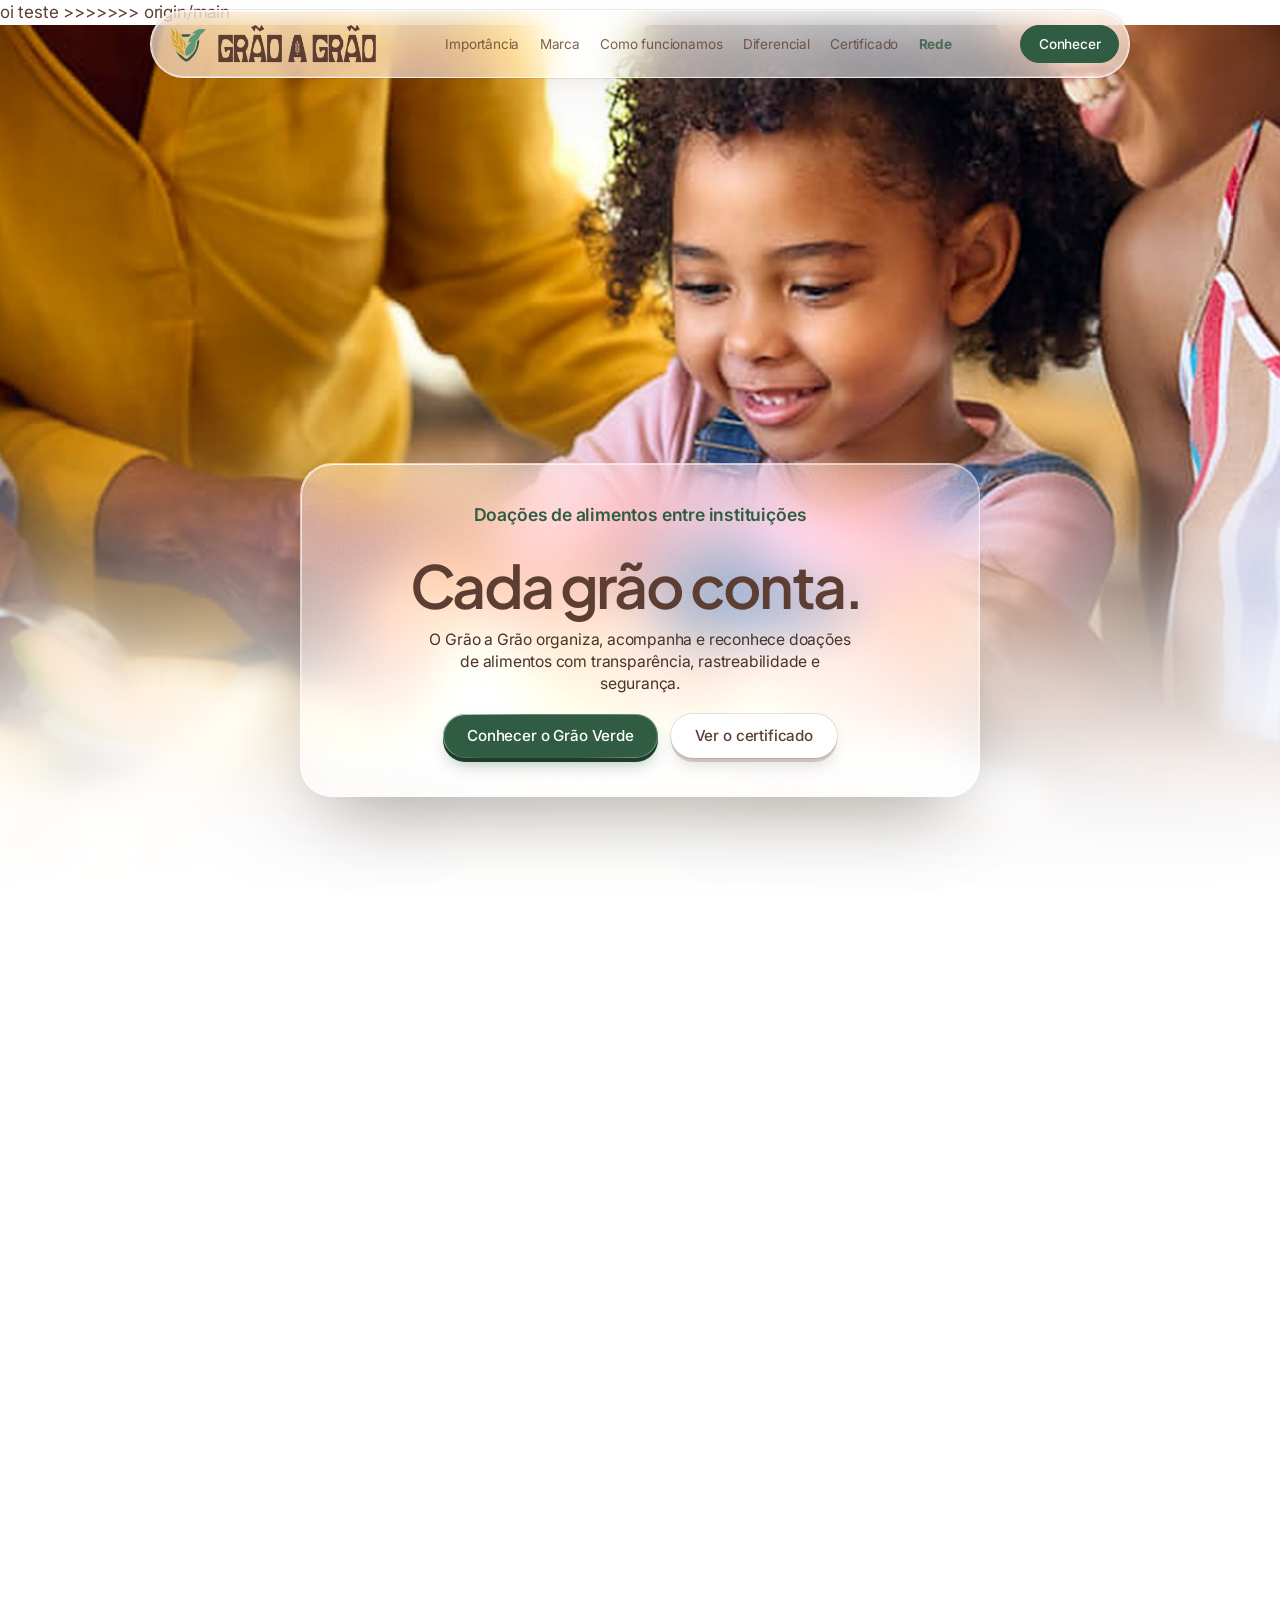
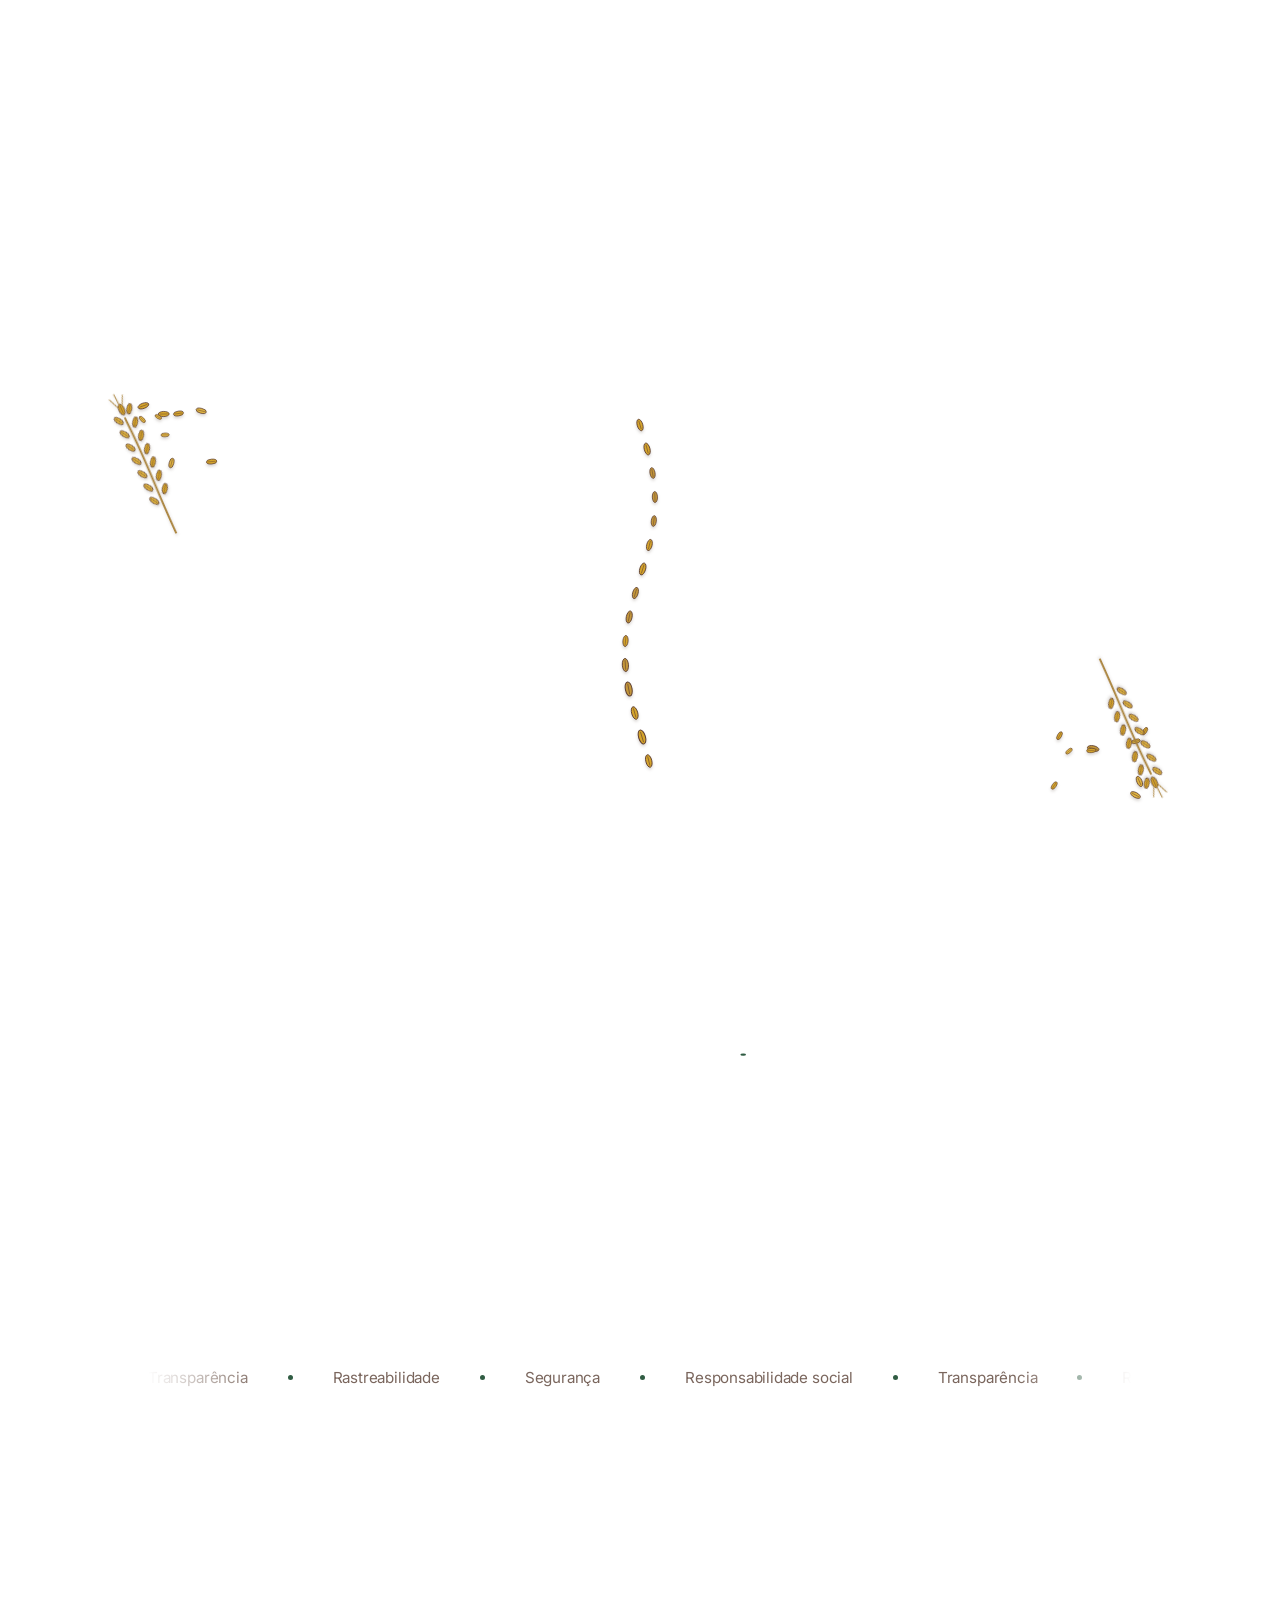
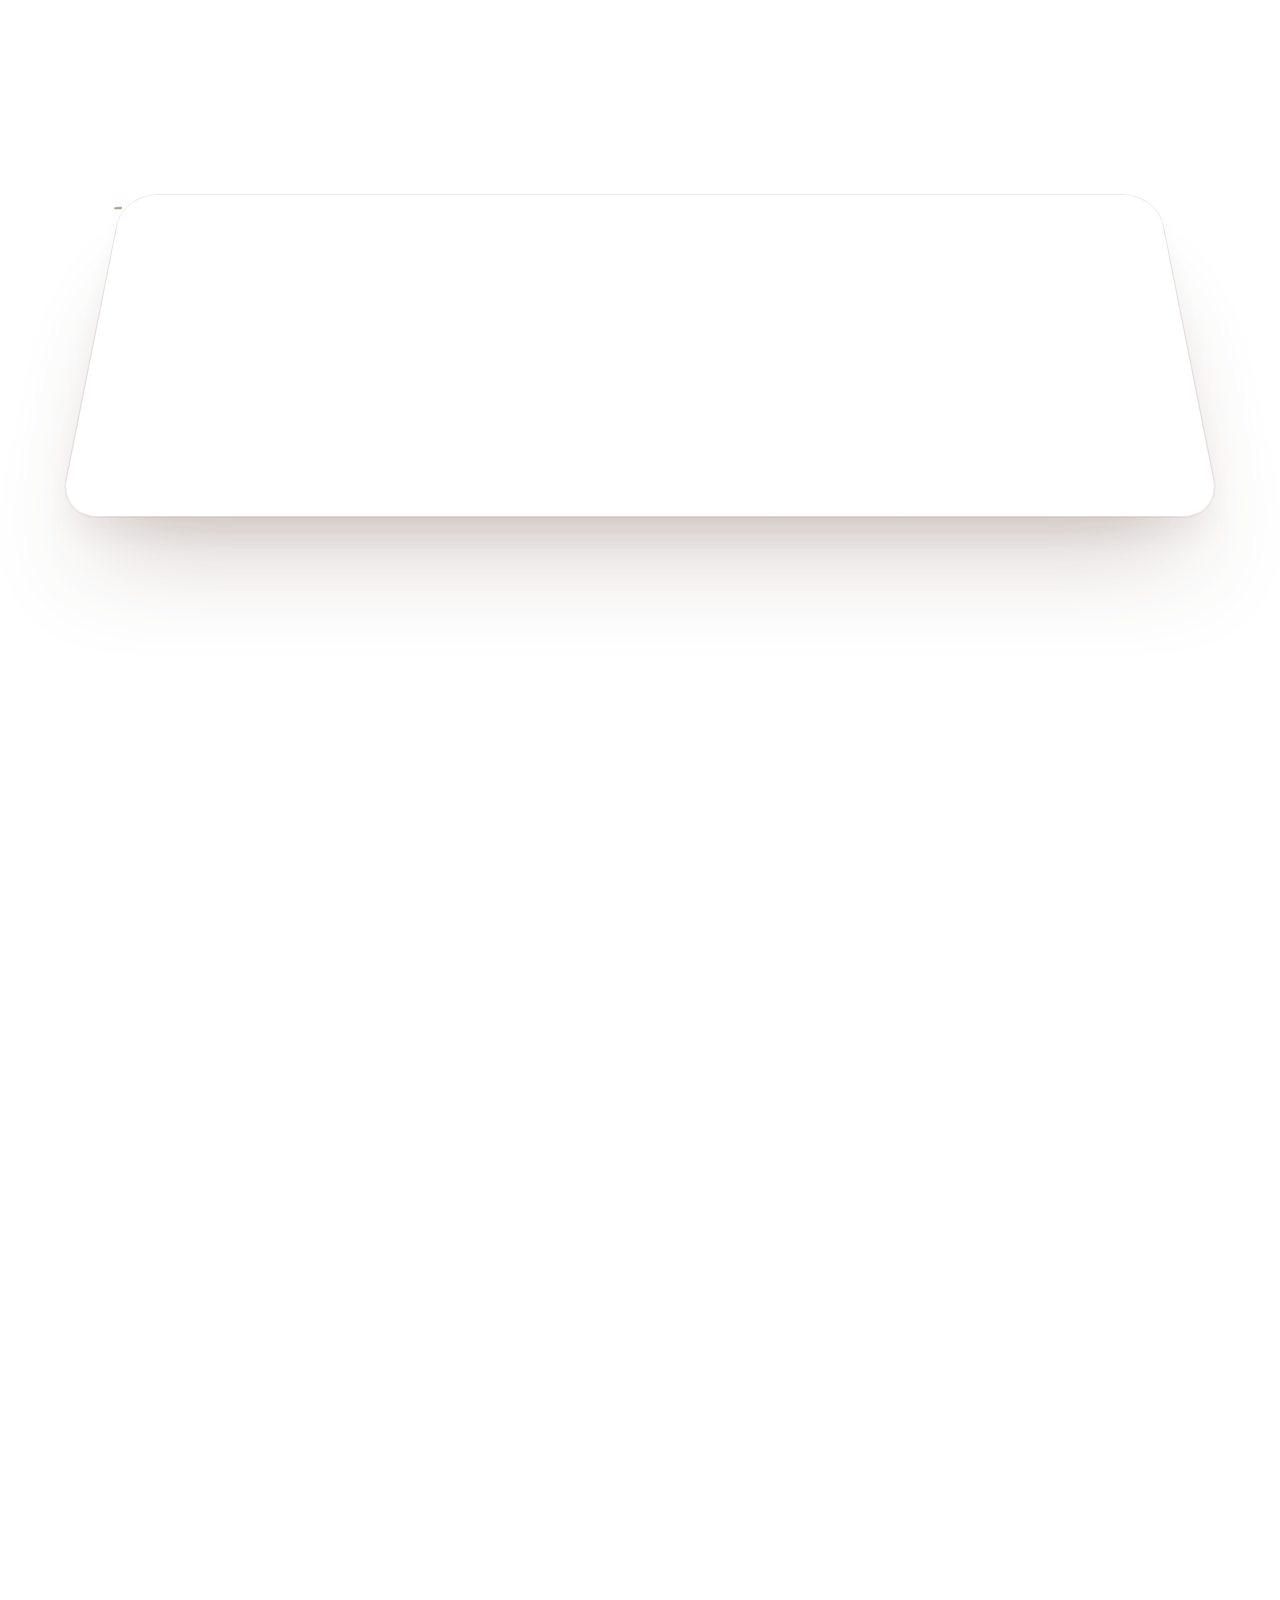
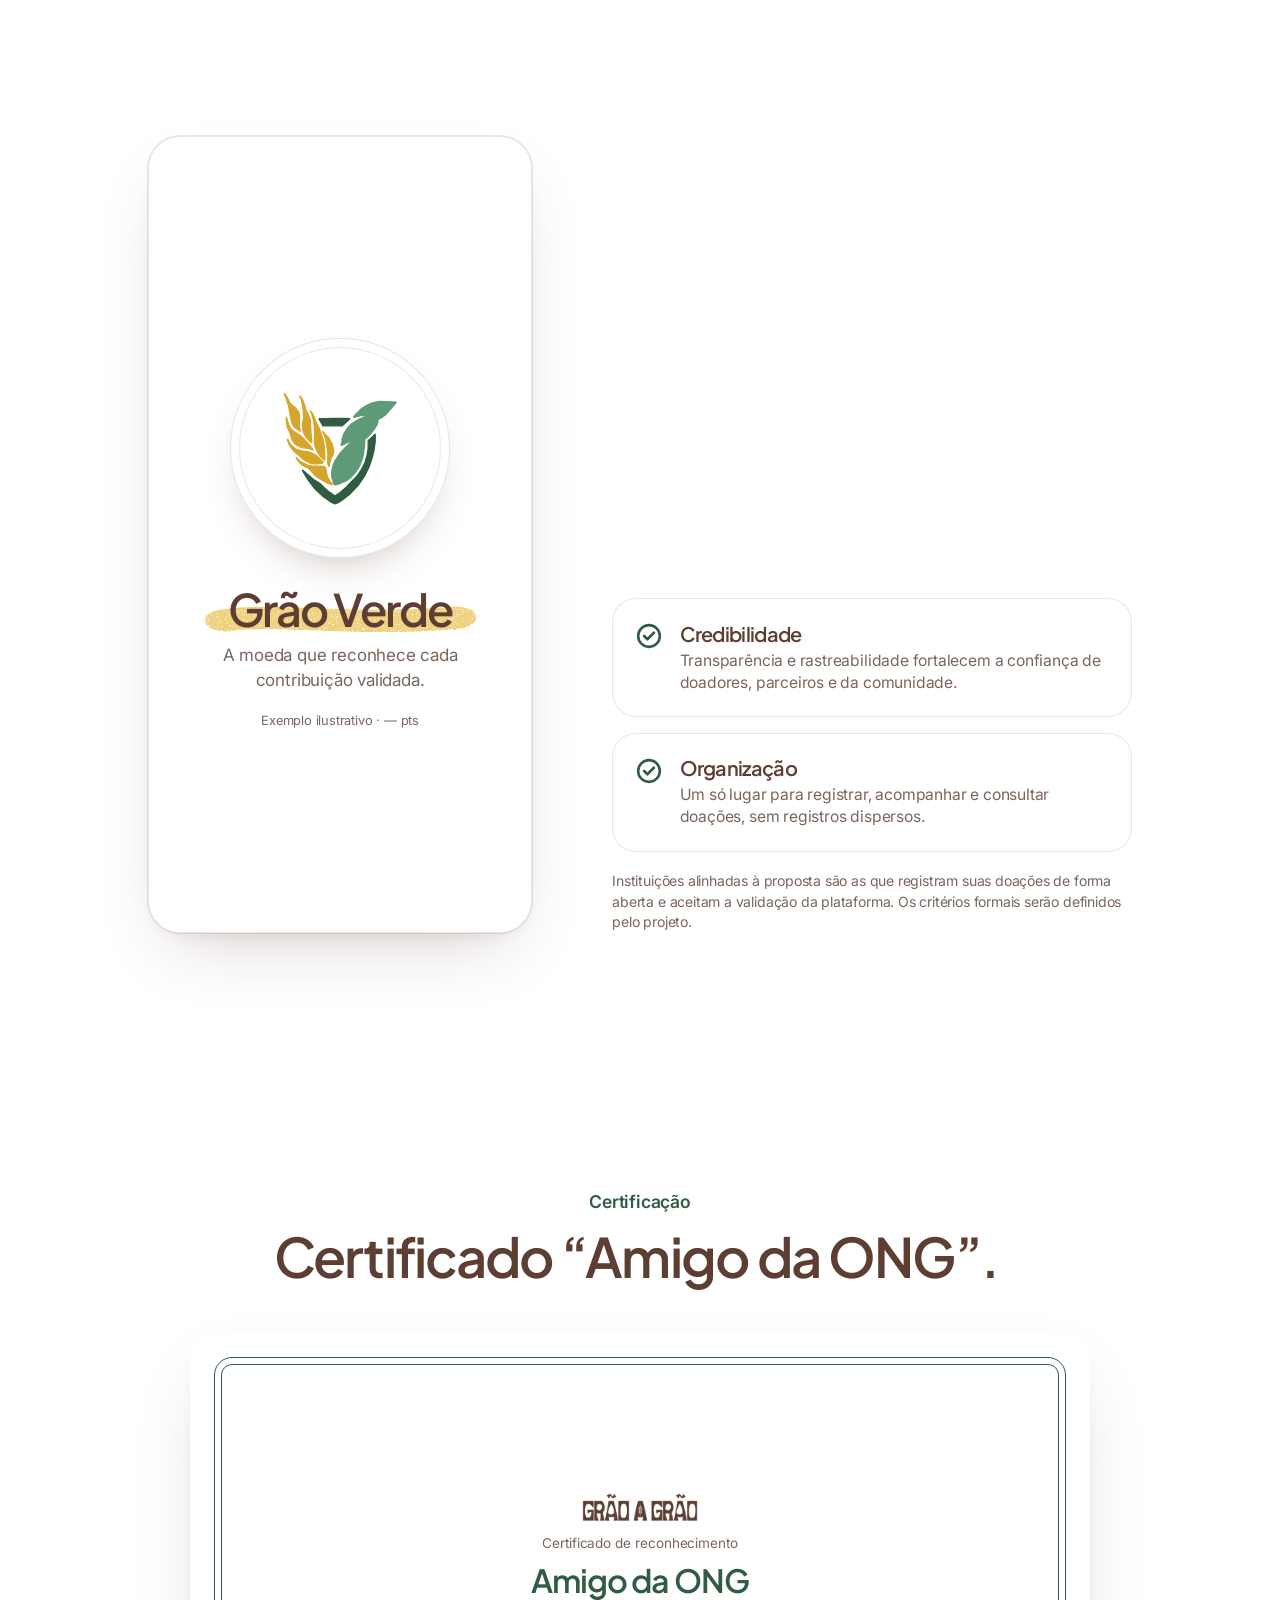
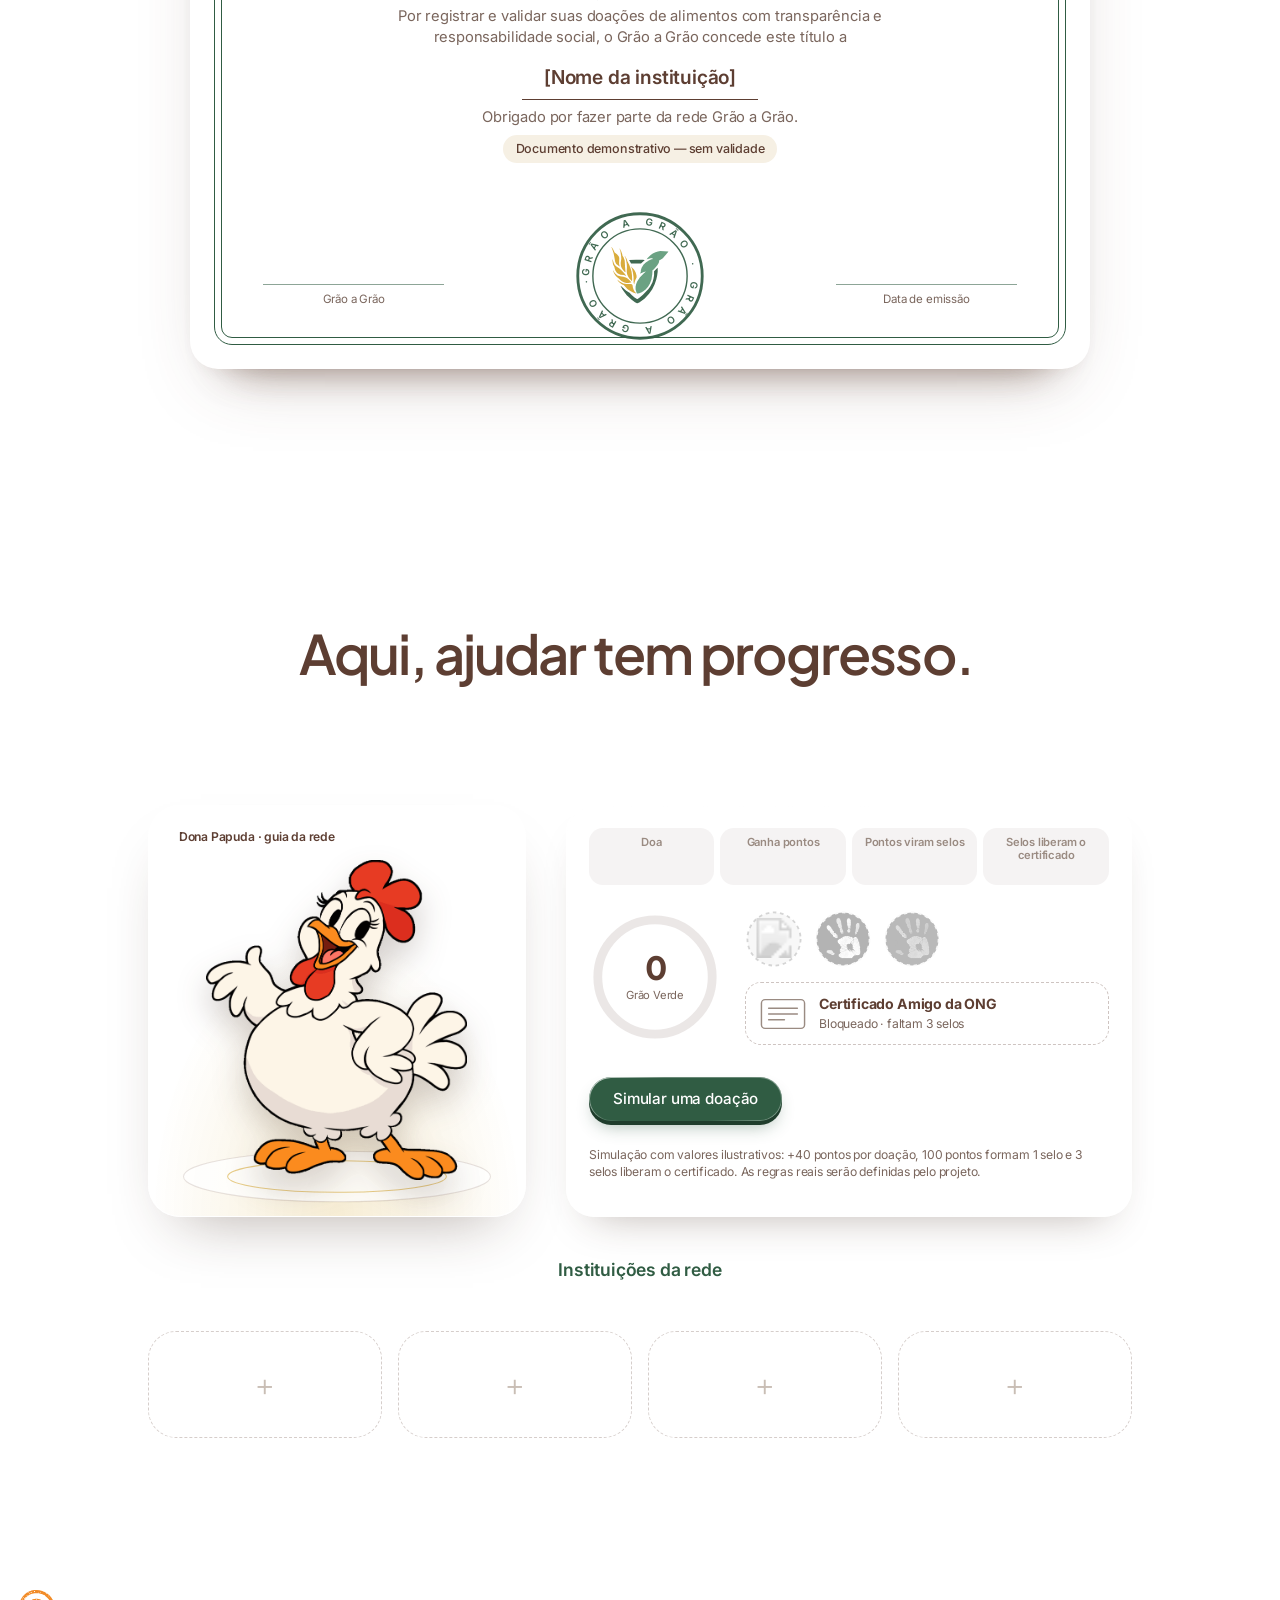
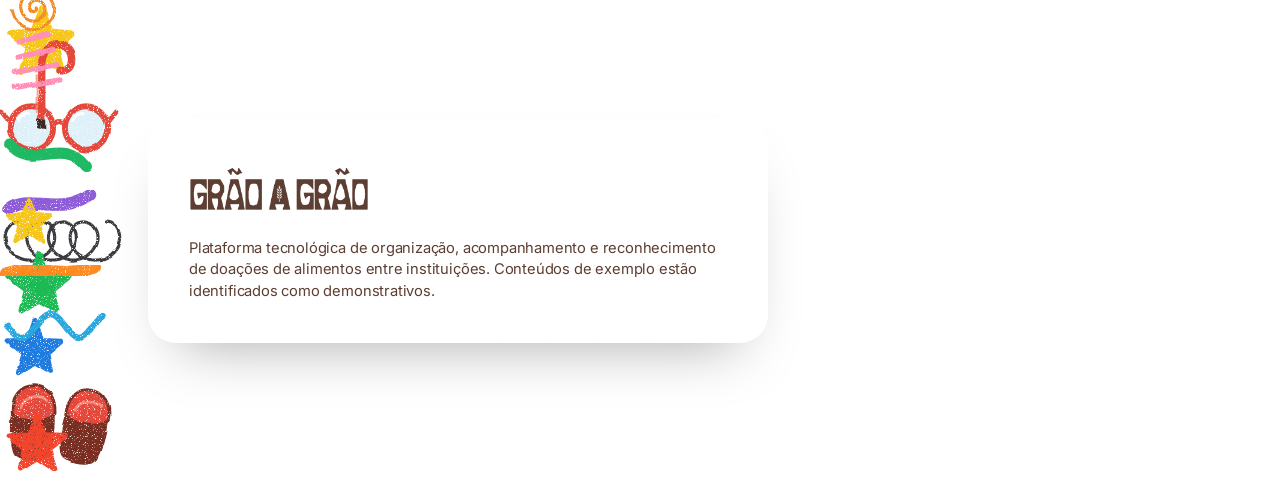
==== index.html @ 4dbe8f0b "Resolve conflito e atualiza projeto" ====
oi teste

>>>>>>> origin/main
<!DOCTYPE html>
<html lang="pt-BR">
<head>
<meta charset="utf-8">
<meta name="viewport" content="width=device-width, initial-scale=1, viewport-fit=cover">
<title>Grão a Grão — Doações de alimentos com transparência e rastreabilidade</title>
<link rel="icon" type="image/png" href="assets/png/favicon.png">
<link rel="apple-touch-icon" href="assets/png/apple-touch-icon.png">
<meta name="description" content="Plataforma tecnológica de organização, acompanhamento e reconhecimento de doações de alimentos entre instituições.">
<meta name="theme-color" content="#ffffff">
<link rel="preconnect" href="https://fonts.googleapis.com">
<link rel="preconnect" href="https://fonts.gstatic.com" crossorigin>
<link rel="stylesheet" href="https://fonts.googleapis.com/css2?family=Inter:wght@400;500;600&family=Plus+Jakarta+Sans:wght@600;700;800&display=swap">
<link rel="stylesheet" href="css/styles.css">
</head>
<body class="lock"><div class="bmp" aria-hidden="true"></div><div class="bmp b2" aria-hidden="true"></div>
<svg width="0" height="0" style="position:absolute" aria-hidden="true" focusable="false">
 <defs>
  <filter id="cry" x="-30%" y="-30%" width="160%" height="160%" color-interpolation-filters="sRGB"><feTurbulence type="fractalNoise" baseFrequency=".035" numOctaves="2" seed="4" result="w"/><feDisplacementMap in="SourceGraphic" in2="w" scale="4.5" xChannelSelector="R" yChannelSelector="G" result="d"/><feTurbulence type="fractalNoise" baseFrequency=".8" numOctaves="2" seed="9" result="g"/><feColorMatrix in="g" type="matrix" values="0 0 0 0 0 0 0 0 0 0 0 0 0 0 0 5.5 0 0 0 -1.15" result="m"/><feComposite in="d" in2="m" operator="in"/></filter><filter id="cryS" x="-20%" y="-100%" width="140%" height="300%" color-interpolation-filters="sRGB"><feTurbulence type="fractalNoise" baseFrequency=".06" numOctaves="2" seed="4" result="w"/><feDisplacementMap in="SourceGraphic" in2="w" scale="2.2" xChannelSelector="R" yChannelSelector="G" result="d"/><feTurbulence type="fractalNoise" baseFrequency=".8" numOctaves="2" seed="9" result="g"/><feColorMatrix in="g" type="matrix" values="0 0 0 0 0 0 0 0 0 0 0 0 0 0 0 5.5 0 0 0 -1.15" result="m"/><feComposite in="d" in2="m" operator="in"/></filter>
  <filter id="container-glass" x="0" y="0" width="100%" height="100%" color-interpolation-filters="sRGB"><feTurbulence type="fractalNoise" baseFrequency=".05 .05" numOctaves="1" seed="1" result="t"/><feGaussianBlur in="t" stdDeviation="2" result="b"/><feDisplacementMap in="SourceGraphic" in2="b" scale="70" xChannelSelector="R" yChannelSelector="B" result="d"/><feGaussianBlur in="d" stdDeviation="4"/></filter><filter id="bump" x="0" y="0" width="170" height="170" filterUnits="userSpaceOnUse" color-interpolation-filters="sRGB"><feImage href="data:image/svg+xml,%3Csvg%20xmlns%3D'http%3A%2F%2Fwww.w3.org%2F2000%2Fsvg'%20width%3D'170'%20height%3D'170'%3E%3Cdefs%3E%3ClinearGradient%20id%3D'x'%3E%3Cstop%20offset%3D'0'%20stop-color%3D'%23f00'%2F%3E%3Cstop%20offset%3D'1'%20stop-color%3D'%23000'%2F%3E%3C%2FlinearGradient%3E%3ClinearGradient%20id%3D'y'%20x1%3D'0'%20y1%3D'0'%20x2%3D'0'%20y2%3D'1'%3E%3Cstop%20offset%3D'0'%20stop-color%3D'%230f0'%2F%3E%3Cstop%20offset%3D'1'%20stop-color%3D'%23000'%2F%3E%3C%2FlinearGradient%3E%3CradialGradient%20id%3D'm'%3E%3Cstop%20offset%3D'0'%20stop-color%3D'%23808000'%20stop-opacity%3D'0'%2F%3E%3Cstop%20offset%3D'.4'%20stop-color%3D'%23808000'%20stop-opacity%3D'.15'%2F%3E%3Cstop%20offset%3D'.7'%20stop-color%3D'%23808000'%20stop-opacity%3D'.65'%2F%3E%3Cstop%20offset%3D'1'%20stop-color%3D'%23808000'%20stop-opacity%3D'1'%2F%3E%3C%2FradialGradient%3E%3C%2Fdefs%3E%3Crect%20width%3D'170'%20height%3D'170'%20fill%3D'%23000'%2F%3E%3Crect%20width%3D'170'%20height%3D'170'%20fill%3D'url(%23x)'%2F%3E%3Crect%20width%3D'170'%20height%3D'170'%20fill%3D'url(%23y)'%20style%3D'mix-blend-mode%3Ascreen'%2F%3E%3Crect%20width%3D'170'%20height%3D'170'%20fill%3D'url(%23m)'%2F%3E%3C%2Fsvg%3E" x="0" y="0" width="170" height="170" preserveAspectRatio="none" result="m"/><feDisplacementMap in="SourceGraphic" in2="m" scale="16" xChannelSelector="R" yChannelSelector="G"/></filter><mask id="gm" maskUnits="userSpaceOnUse" x="0" y="0" width="2172" height="724">
   <rect width="2172" height="724" fill="#fff"/>
   <g transform="translate(1091 411) scale(1)"><path d="M0 100V-40" stroke="#000" stroke-width="8" stroke-linecap="round" fill="none"/><path d="M0-25C15-12 15 12 0 25C-15 12-15-12 0-25Z" transform="translate(-17 52) rotate(-30)" fill="#000" stroke="#fff" stroke-width="7" stroke-linejoin="round"/><path d="M0-25C15-12 15 12 0 25C-15 12-15-12 0-25Z" transform="translate(17 52) rotate(30)" fill="#000" stroke="#fff" stroke-width="7" stroke-linejoin="round"/><path d="M0-25C15-12 15 12 0 25C-15 12-15-12 0-25Z" transform="translate(-17 22) rotate(-30)" fill="#000" stroke="#fff" stroke-width="7" stroke-linejoin="round"/><path d="M0-25C15-12 15 12 0 25C-15 12-15-12 0-25Z" transform="translate(17 22) rotate(30)" fill="#000" stroke="#fff" stroke-width="7" stroke-linejoin="round"/><path d="M0-25C15-12 15 12 0 25C-15 12-15-12 0-25Z" transform="translate(-17 -8) rotate(-30)" fill="#000" stroke="#fff" stroke-width="7" stroke-linejoin="round"/><path d="M0-25C15-12 15 12 0 25C-15 12-15-12 0-25Z" transform="translate(17 -8) rotate(30)" fill="#000" stroke="#fff" stroke-width="7" stroke-linejoin="round"/><path d="M0-25C15-12 15 12 0 25C-15 12-15-12 0-25Z" transform="translate(-17 -38) rotate(-30)" fill="#000" stroke="#fff" stroke-width="7" stroke-linejoin="round"/><path d="M0-25C15-12 15 12 0 25C-15 12-15-12 0-25Z" transform="translate(17 -38) rotate(30)" fill="#000" stroke="#fff" stroke-width="7" stroke-linejoin="round"/><path d="M0-25C15-12 15 12 0 25C-15 12-15-12 0-25Z" transform="translate(0 -68) scale(.95 1.1)" fill="#000" stroke="#fff" stroke-width="7" stroke-linejoin="round"/></g>
  </mask>
  <symbol id="logo" viewBox="0 0 2172 724"><image width="2172" height="724" mask="url(#gm)" href="assets/png/logo-grao-a-grao.png"/></symbol>
  <symbol id="emblem" viewBox="450 510 600 580"><path fill="#305C43" fill-rule="evenodd" d="M687 686L661 686L642 651L643 650L712 648L775 648L796 650L798 651L760 686L687 686ZM724 1080L720 1080L700 1070L664 1044L618 1001L592 967L576 943L558 911L560 910L613 956L646 976L670 1000L696 1022L720 1038L726 1038L747 1024L779 996L808 965L832 942L852 914L874 871L884 837L890 802L890 761L925 728L926 729L926 767L920 809L912 844L896 891L872 940L840 987L797 1032L767 1056L743 1072L724 1080Z"/><path fill="#5E9A78" fill-rule="evenodd" d="M726 984L721 984L716 975L706 943L706 917L712 888L722 864L748 824L784 786L806 768L802 764L798 766L791 770L781 772L768 780L764 780L756 786L754 784L754 776L758 768L758 755L766 728L786 696L808 674L837 656L864 644L873 642L876 638L873 634L856 634L838 638L819 644L816 642L828 627L856 600L877 586L904 572L928 566L952 562L1031 566L1032 567L1030 571L977 632L954 648L944 652L940 656L940 665L936 679L922 703L908 721L886 744L874 753L872 791L864 844L848 887L830 917L806 944L783 962L767 970L743 980L726 984Z"/><path fill="#D6A52B" fill-rule="evenodd" d="M546 714L524 698L514 689L506 676L502 663L498 638L488 586L476 548L466 524L468 522L484 547L498 576L521 592L538 613L542 624L544 634L542 687L548 712L546 714ZM605 772L594 764L576 743L566 725L560 710L558 680L564 639L562 608L556 568L552 550L544 537L546 536L554 545L562 561L572 589L576 607L586 624L598 655L602 727L606 769L605 772ZM670 862L642 831L632 814L622 791L618 769L620 719L618 688L612 652L604 622L598 612L600 610L614 632L626 664L644 701L658 740L666 768L670 800L672 847L670 862ZM611 810L602 804L588 800L557 796L540 790L526 782L518 775L504 753L494 718L482 695L476 658L476 644L477 642L490 682L500 701L512 712L546 734L568 754L596 784L612 807L611 810ZM691 892L686 875L686 821L680 776L670 736L660 716L662 714L670 726L688 742L698 758L708 776L716 806L716 824L704 848L696 874L694 890L691 892ZM632 878L614 878L596 874L574 864L560 854L539 834L520 820L504 801L492 783L482 756L484 754L486 756L494 773L504 785L526 804L552 812L584 816L609 824L623 832L641 846L664 871L659 874L632 878ZM711 984L681 974L659 962L638 948L624 938L588 900L573 894L552 880L538 866L526 848L527 846L543 862L556 870L584 884L616 890L655 890L670 892L676 901L680 925L688 949L696 964L712 982L711 984Z"/></symbol><symbol id="grain" viewBox="-24 -32 48 64"><path d="M0-30C18-17 22 10 0 30-22 10-18-17 0-30Z" fill="currentColor"/><path d="M0-22C4-8 4 8 0 24" fill="none" stroke="var(--crease,#fff)" stroke-width="3" stroke-linecap="round"/></symbol>
 </defs>
</svg>
<a class="skip" href="#main">Pular para o conteúdo</a>
<div class="bar" aria-hidden="true"></div>
<div class="pre" aria-hidden="true"><svg class="logo"><use href="#logo"/></svg><i></i></div>

<header>
 <nav class="lg" aria-label="Principal">
  <a class="brand" href="#topo" aria-label="Grão a Grão — início"><svg class="mk" aria-hidden="true"><use href="#emblem"/></svg><svg class="logo wm" aria-hidden="true"><use href="#logo"/></svg></a>
  <ul><li><a class="ul" href="#importancia">Importância</a></li><li><a class="ul" href="#marca">Marca</a></li><li><a class="ul" href="#ciclo">Como funcionamos</a></li><li><a class="ul" href="#diferencial">Diferencial</a></li><li><a class="ul" href="#certificado">Certificado</a></li><li><a class="ul" href="#parceiros">Rede</a></li></ul>
  <a class="btn p" href="#diferencial">Conhecer</a>
 </nav>
</header>

<main id="main">
<section class="hero" id="topo" aria-labelledby="h1"><div class="hbg" aria-hidden="true"><img src="assets/png/hero-1.jpg" alt="" width="1400" height="787"><img src="assets/png/hero-2.jpg" alt="" width="1400" height="787"><img src="assets/png/hero-3.jpg" alt="" width="1600" height="1067"></div><div class="hfade" aria-hidden="true"></div><div class="wrap"><div class="gp"><p class="kick rv" style="--d:.9s">Doações de alimentos entre instituições</p><h1 id="h1" data-split data-base=".6s">Cada grão conta.</h1><p class="lead rv" style="--d:1.3s">O Grão a Grão organiza, acompanha e reconhece doações de alimentos com transparência, rastreabilidade e segurança.</p><div class="cta rv" style="--d:1.5s"><a class="btn p rel lg" href="#diferencial">Conhecer o Grão Verde</a><a class="btn rel lg" href="#certificado">Ver o certificado</a></div></div></div></section>

<section id="importancia" class="imp" aria-labelledby="h-imp"><div class="wrap"><h2 id="h-imp" data-split>Importância</h2><div class="igrid" id="ig"><div class="meal" aria-hidden="true"><svg class="mdef" width="0" height="0" aria-hidden="true" focusable="false"><defs><symbol id="hp" viewBox="0 0 40 44"><g fill="currentColor" stroke="currentColor" stroke-linecap="round" stroke-linejoin="round"><path d="M10 30C9 22 14 19 20 19s11 3 10 11c-1 8-6 12-10 12s-9-4-10-12Z" stroke-width="1.5"/><path d="M14 24 11.5 10M19 21 18 5M24.5 22 26 7.5M29 26l4-11M10.5 31 3 23.5" fill="none" stroke-width="4.6"/></g><g fill="#fff" opacity=".35"><circle cx="17" cy="30" r="2"/><circle cx="24" cy="34" r="1.5"/><circle cx="12" cy="11" r="1.1"/><circle cx="26" cy="9" r="1.1"/></g></symbol>
<symbol id="m-plate" viewBox="0 0 100 100"><circle cx="50" cy="50" r="44" fill="#F6F0E4" stroke="#305C43" stroke-width="4"/><circle cx="50" cy="50" r="29" fill="#fff" stroke="#5E9A78" stroke-width="3"/><path d="M33 50a17 17 0 0 1 12-16" fill="none" stroke="#D6A52B" stroke-width="3" stroke-linecap="round"/></symbol>
<symbol id="m-spoon" viewBox="0 0 100 100"><ellipse cx="50" cy="24" rx="15" ry="20" fill="#F6F0E4" stroke="#5D3E32" stroke-width="4"/><path d="M50 44V92" stroke="#5D3E32" stroke-width="7" stroke-linecap="round"/><path d="M44 18q6-6 12 0" fill="none" stroke="#D6A52B" stroke-width="3" stroke-linecap="round"/></symbol>
<symbol id="m-roll" viewBox="0 0 100 100"><path d="M10 62C8 36 28 22 52 22c26 0 42 16 38 40-2 12-18 18-40 18S12 74 10 62Z" fill="#D6A52B" stroke="#5D3E32" stroke-width="4" stroke-linejoin="round"/><path d="M34 32q8 12 2 28M52 30q8 13 2 30M70 34q8 12 2 26" fill="none" stroke="#F6F0E4" stroke-width="4" stroke-linecap="round"/></symbol>
<symbol id="m-loaf" viewBox="0 0 100 100"><path d="M12 80V52C12 32 28 22 50 22s38 10 38 30v28Z" fill="#D6A52B" stroke="#5D3E32" stroke-width="4" stroke-linejoin="round"/><path d="M34 26v54M66 26v54" stroke="#5D3E32" stroke-width="3" stroke-linecap="round"/><path d="M22 40q6-8 14-8M64 32q8 0 14 8" fill="none" stroke="#F6F0E4" stroke-width="3.5" stroke-linecap="round"/></symbol>
<symbol id="m-bowl" viewBox="0 0 100 100"><path d="M28 46c2-12 10-18 22-18s20 6 22 18" fill="#D6A52B" stroke="#5D3E32" stroke-width="3.5" stroke-linejoin="round"/><g fill="#F6F0E4" stroke="#5D3E32" stroke-width="1.6"><ellipse cx="38" cy="40" rx="4.5" ry="2.6" transform="rotate(-25 38 40)"/><ellipse cx="50" cy="36" rx="4.5" ry="2.6" transform="rotate(10 50 36)"/><ellipse cx="62" cy="41" rx="4.5" ry="2.6" transform="rotate(30 62 41)"/></g><path d="M10 48h80c0 22-18 38-40 38S10 70 10 48Z" fill="#5E9A78" stroke="#305C43" stroke-width="4" stroke-linejoin="round"/><path d="M36 90h28" stroke="#305C43" stroke-width="4" stroke-linecap="round"/><path d="M24 58q4 14 18 20" fill="none" stroke="#F6F0E4" stroke-width="3" stroke-linecap="round" opacity=".7"/></symbol>
</defs></svg><svg class="ml " style="--x:3%;--y:2%;--s:78px;--r:-8deg;--i:0" aria-hidden="true"><use href="#m-plate"/></svg><svg class="ml " style="--x:21%;--y:0%;--s:64px;--r:28deg;--i:1" aria-hidden="true"><use href="#m-spoon"/></svg><svg class="ml " style="--x:42%;--y:1%;--s:66px;--r:-12deg;--i:2" aria-hidden="true"><use href="#m-roll"/></svg><svg class="ml g" style="--x:61%;--y:0%;--s:38px;--r:24deg;--i:3" aria-hidden="true"><use href="#grain"/></svg><svg class="ml " style="--x:83%;--y:2%;--s:76px;--r:6deg;--i:4" aria-hidden="true"><use href="#m-bowl"/></svg><svg class="ml gap" style="--x:33.3%;--y:38%;--s:56px;--r:-14deg;--i:5" aria-hidden="true"><use href="#m-loaf"/></svg><svg class="ml gap" style="--x:66.6%;--y:62%;--s:52px;--r:-32deg;--i:6" aria-hidden="true"><use href="#m-spoon"/></svg><svg class="ml " style="--x:8%;--y:103%;--s:72px;--r:-6deg;--i:7" aria-hidden="true"><use href="#m-bowl"/></svg><svg class="ml " style="--x:30%;--y:106%;--s:60px;--r:14deg;--i:8" aria-hidden="true"><use href="#m-roll"/></svg><svg class="ml " style="--x:52%;--y:104%;--s:72px;--r:10deg;--i:9" aria-hidden="true"><use href="#m-plate"/></svg><svg class="ml " style="--x:74%;--y:106%;--s:60px;--r:-26deg;--i:10" aria-hidden="true"><use href="#m-spoon"/></svg><svg class="ml g" style="--x:92%;--y:104%;--s:40px;--r:-18deg;--i:11" aria-hidden="true"><use href="#grain"/></svg><svg class="ml g side" style="--x:18%;--y:70%;--s:30px;--r:-40deg;--i:12" aria-hidden="true"><use href="#grain"/></svg><svg class="ml g side" style="--x:86%;--y:28%;--s:30px;--r:30deg;--i:13" aria-hidden="true"><use href="#grain"/></svg></div><div class="bc lg rv" style="--d:0s"><i></i><p><strong>Quem doa precisa saber que o alimento chegou,</strong> garantindo confiança entre os doadores e a instituição.</p></div><div class="bc lg rv" style="--d:.12s"><i></i><p><strong>Quem recebe precisa poder comprovar,</strong> proporcionando mais segurança e responsabilidade no processo.</p></div><div class="bc lg rv" style="--d:.24s"><i></i><p><strong>Um registro comum guarda essa história,</strong> mesmo quando as equipes mudam, e reconhecer quem contribui faz a rede continuar.</p></div></div></div></section>

<section id="publico" aria-labelledby="h-pub"><div class="wrap"><h2 id="h-pub" data-split>Quem a rede alimenta?</h2><p class="lead rv" style="margin-top:1rem">Cada geração merece uma mesa cheia.</p>
<div class="pgrid"><svg class="pdef" width="0" height="0" aria-hidden="true" focusable="false"><defs><symbol id="spr" viewBox="0 0 60 200"><path d="M30 200C29 150 33 100 30 36" fill="none" stroke="#A9823A" stroke-width="2.4" stroke-linecap="round"/><g transform="translate(21.0 150.0) rotate(-32) scale(1.05)"><ellipse rx="3.1" ry="6.6" fill="#E0B440" stroke="#5D3E32" stroke-width=".9"/><path d="M0-4.5V4.5" stroke="#5D3E32" stroke-width=".8" stroke-linecap="round" opacity=".7"/></g><g transform="translate(40.0 141.0) rotate(32) scale(1.05)"><ellipse rx="3.1" ry="6.6" fill="#D6A52B" stroke="#5D3E32" stroke-width=".9"/><path d="M0-4.5V4.5" stroke="#5D3E32" stroke-width=".8" stroke-linecap="round" opacity=".7"/></g><g transform="translate(21.0 131.0) rotate(-32) scale(1.05)"><ellipse rx="3.1" ry="6.6" fill="#E0B440" stroke="#5D3E32" stroke-width=".9"/><path d="M0-4.5V4.5" stroke="#5D3E32" stroke-width=".8" stroke-linecap="round" opacity=".7"/></g><g transform="translate(40.0 122.0) rotate(32) scale(1.05)"><ellipse rx="3.1" ry="6.6" fill="#D6A52B" stroke="#5D3E32" stroke-width=".9"/><path d="M0-4.5V4.5" stroke="#5D3E32" stroke-width=".8" stroke-linecap="round" opacity=".7"/></g><g transform="translate(21.0 112.0) rotate(-32) scale(1.05)"><ellipse rx="3.1" ry="6.6" fill="#E0B440" stroke="#5D3E32" stroke-width=".9"/><path d="M0-4.5V4.5" stroke="#5D3E32" stroke-width=".8" stroke-linecap="round" opacity=".7"/></g><g transform="translate(40.0 103.0) rotate(32) scale(1.05)"><ellipse rx="3.1" ry="6.6" fill="#D6A52B" stroke="#5D3E32" stroke-width=".9"/><path d="M0-4.5V4.5" stroke="#5D3E32" stroke-width=".8" stroke-linecap="round" opacity=".7"/></g><g transform="translate(21.0 93.0) rotate(-32) scale(1.05)"><ellipse rx="3.1" ry="6.6" fill="#E0B440" stroke="#5D3E32" stroke-width=".9"/><path d="M0-4.5V4.5" stroke="#5D3E32" stroke-width=".8" stroke-linecap="round" opacity=".7"/></g><g transform="translate(40.0 84.0) rotate(32) scale(1.05)"><ellipse rx="3.1" ry="6.6" fill="#D6A52B" stroke="#5D3E32" stroke-width=".9"/><path d="M0-4.5V4.5" stroke="#5D3E32" stroke-width=".8" stroke-linecap="round" opacity=".7"/></g><g transform="translate(21.0 74.0) rotate(-32) scale(1.05)"><ellipse rx="3.1" ry="6.6" fill="#E0B440" stroke="#5D3E32" stroke-width=".9"/><path d="M0-4.5V4.5" stroke="#5D3E32" stroke-width=".8" stroke-linecap="round" opacity=".7"/></g><g transform="translate(40.0 65.0) rotate(32) scale(1.05)"><ellipse rx="3.1" ry="6.6" fill="#D6A52B" stroke="#5D3E32" stroke-width=".9"/><path d="M0-4.5V4.5" stroke="#5D3E32" stroke-width=".8" stroke-linecap="round" opacity=".7"/></g><g transform="translate(21.0 55.0) rotate(-32) scale(1.05)"><ellipse rx="3.1" ry="6.6" fill="#E0B440" stroke="#5D3E32" stroke-width=".9"/><path d="M0-4.5V4.5" stroke="#5D3E32" stroke-width=".8" stroke-linecap="round" opacity=".7"/></g><g transform="translate(40.0 46.0) rotate(32) scale(1.05)"><ellipse rx="3.1" ry="6.6" fill="#D6A52B" stroke="#5D3E32" stroke-width=".9"/><path d="M0-4.5V4.5" stroke="#5D3E32" stroke-width=".8" stroke-linecap="round" opacity=".7"/></g><g transform="translate(21.0 36.0) rotate(-32) scale(1.05)"><ellipse rx="3.1" ry="6.6" fill="#E0B440" stroke="#5D3E32" stroke-width=".9"/><path d="M0-4.5V4.5" stroke="#5D3E32" stroke-width=".8" stroke-linecap="round" opacity=".7"/></g><g transform="translate(40.0 27.0) rotate(32) scale(1.05)"><ellipse rx="3.1" ry="6.6" fill="#D6A52B" stroke="#5D3E32" stroke-width=".9"/><path d="M0-4.5V4.5" stroke="#5D3E32" stroke-width=".8" stroke-linecap="round" opacity=".7"/></g><g transform="translate(30.5 24.0) rotate(0) scale(1.15)"><ellipse rx="3.1" ry="6.6" fill="#D6A52B" stroke="#5D3E32" stroke-width=".9"/><path d="M0-4.5V4.5" stroke="#5D3E32" stroke-width=".8" stroke-linecap="round" opacity=".7"/></g><path d="M30 18 29 2M27 20 21 6M33 20 39 7" stroke="#A9823A" stroke-width="1.2" stroke-linecap="round"/></symbol></defs></svg>
<div class="pdec" aria-hidden="true"><svg class="gs tl" viewBox="0 0 120 120" aria-hidden="true"><g transform="translate(49.5 37.5) rotate(81) scale(0.7631356566627413)"><ellipse rx="3.1" ry="6.6" fill="#D6A52B" stroke="#5D3E32" stroke-width=".9"/><path d="M0-4.5V4.5" stroke="#5D3E32" stroke-width=".8" stroke-linecap="round" opacity=".7"/></g><g transform="translate(13.3 43.4) rotate(136) scale(0.6031945871311767)"><ellipse rx="3.1" ry="6.6" fill="#E0B440" stroke="#5D3E32" stroke-width=".9"/><path d="M0-4.5V4.5" stroke="#5D3E32" stroke-width=".8" stroke-linecap="round" opacity=".7"/></g><g transform="translate(42.5 87.0) rotate(14) scale(0.7453265134286812)"><ellipse rx="3.1" ry="6.6" fill="#E0B440" stroke="#5D3E32" stroke-width=".9"/><path d="M0-4.5V4.5" stroke="#5D3E32" stroke-width=".8" stroke-linecap="round" opacity=".7"/></g><g transform="translate(34.7 38.0) rotate(89) scale(0.828912191537558)"><ellipse rx="3.1" ry="6.6" fill="#D6A52B" stroke="#5D3E32" stroke-width=".9"/><path d="M0-4.5V4.5" stroke="#5D3E32" stroke-width=".8" stroke-linecap="round" opacity=".7"/></g><g transform="translate(82.6 85.6) rotate(85) scale(0.7824532719161361)"><ellipse rx="3.1" ry="6.6" fill="#D6A52B" stroke="#5D3E32" stroke-width=".9"/><path d="M0-4.5V4.5" stroke="#5D3E32" stroke-width=".8" stroke-linecap="round" opacity=".7"/></g><g transform="translate(72.2 34.8) rotate(104) scale(0.7884330111568695)"><ellipse rx="3.1" ry="6.6" fill="#E0B440" stroke="#5D3E32" stroke-width=".9"/><path d="M0-4.5V4.5" stroke="#5D3E32" stroke-width=".8" stroke-linecap="round" opacity=".7"/></g><g transform="translate(29.3 40.9) rotate(120) scale(0.557897024819456)"><ellipse rx="3.1" ry="6.6" fill="#E0B440" stroke="#5D3E32" stroke-width=".9"/><path d="M0-4.5V4.5" stroke="#5D3E32" stroke-width=".8" stroke-linecap="round" opacity=".7"/></g><g transform="translate(36.1 58.9) rotate(89) scale(0.6263727211868878)"><ellipse rx="3.1" ry="6.6" fill="#E0B440" stroke="#5D3E32" stroke-width=".9"/><path d="M0-4.5V4.5" stroke="#5D3E32" stroke-width=".8" stroke-linecap="round" opacity=".7"/></g><g transform="translate(14.4 29.8) rotate(70) scale(0.8549976909442047)"><ellipse rx="3.1" ry="6.6" fill="#D6A52B" stroke="#5D3E32" stroke-width=".9"/><path d="M0-4.5V4.5" stroke="#5D3E32" stroke-width=".8" stroke-linecap="round" opacity=".7"/></g></svg><svg class="gs br" viewBox="0 0 120 120" aria-hidden="true"><g transform="translate(38.0 62.1) rotate(50) scale(0.5979241500552591)"><ellipse rx="3.1" ry="6.6" fill="#E0B440" stroke="#5D3E32" stroke-width=".9"/><path d="M0-4.5V4.5" stroke="#5D3E32" stroke-width=".8" stroke-linecap="round" opacity=".7"/></g><g transform="translate(104.9 52.3) rotate(75) scale(0.6755699078660687)"><ellipse rx="3.1" ry="6.6" fill="#E0B440" stroke="#5D3E32" stroke-width=".9"/><path d="M0-4.5V4.5" stroke="#5D3E32" stroke-width=".8" stroke-linecap="round" opacity=".7"/></g><g transform="translate(113.9 42.1) rotate(32) scale(0.6311849033868375)"><ellipse rx="3.1" ry="6.6" fill="#D6A52B" stroke="#5D3E32" stroke-width=".9"/><path d="M0-4.5V4.5" stroke="#5D3E32" stroke-width=".8" stroke-linecap="round" opacity=".7"/></g><g transform="translate(23.2 96.5) rotate(33) scale(0.6486757528143582)"><ellipse rx="3.1" ry="6.6" fill="#D6A52B" stroke="#5D3E32" stroke-width=".9"/><path d="M0-4.5V4.5" stroke="#5D3E32" stroke-width=".8" stroke-linecap="round" opacity=".7"/></g><g transform="translate(62.2 59.5) rotate(102) scale(0.8835842739337834)"><ellipse rx="3.1" ry="6.6" fill="#C4973A" stroke="#5D3E32" stroke-width=".9"/><path d="M0-4.5V4.5" stroke="#5D3E32" stroke-width=".8" stroke-linecap="round" opacity=".7"/></g><g transform="translate(104.5 106.0) rotate(118) scale(0.8089246617175454)"><ellipse rx="3.1" ry="6.6" fill="#E0B440" stroke="#5D3E32" stroke-width=".9"/><path d="M0-4.5V4.5" stroke="#5D3E32" stroke-width=".8" stroke-linecap="round" opacity=".7"/></g><g transform="translate(108.4 92.4) rotate(157) scale(0.8292555924187981)"><ellipse rx="3.1" ry="6.6" fill="#E0B440" stroke="#5D3E32" stroke-width=".9"/><path d="M0-4.5V4.5" stroke="#5D3E32" stroke-width=".8" stroke-linecap="round" opacity=".7"/></g><g transform="translate(60.2 61.5) rotate(87) scale(0.6901549206807222)"><ellipse rx="3.1" ry="6.6" fill="#D6A52B" stroke="#5D3E32" stroke-width=".9"/><path d="M0-4.5V4.5" stroke="#5D3E32" stroke-width=".8" stroke-linecap="round" opacity=".7"/></g><g transform="translate(28.5 46.7) rotate(29) scale(0.6690187782813202)"><ellipse rx="3.1" ry="6.6" fill="#D6A52B" stroke="#5D3E32" stroke-width=".9"/><path d="M0-4.5V4.5" stroke="#5D3E32" stroke-width=".8" stroke-linecap="round" opacity=".7"/></g></svg><svg class="spr a"><use href="#spr"/></svg><svg class="spr b"><use href="#spr"/></svg><svg class="spr c"><use href="#spr"/></svg><svg class="curve v" viewBox="0 0 80 360"><g transform="translate(40.0 12.0) rotate(-17) scale(0.8971498294499487)"><ellipse rx="3.1" ry="6.6" fill="#D6A52B" stroke="#5D3E32" stroke-width=".9"/><path d="M0-4.5V4.5" stroke="#5D3E32" stroke-width=".8" stroke-linecap="round" opacity=".7"/></g><g transform="translate(47.1 36.0) rotate(-15) scale(0.9184470489269521)"><ellipse rx="3.1" ry="6.6" fill="#D6A52B" stroke="#5D3E32" stroke-width=".9"/><path d="M0-4.5V4.5" stroke="#5D3E32" stroke-width=".8" stroke-linecap="round" opacity=".7"/></g><g transform="translate(52.5 60.0) rotate(-10) scale(0.8217308860002629)"><ellipse rx="3.1" ry="6.6" fill="#C4973A" stroke="#5D3E32" stroke-width=".9"/><path d="M0-4.5V4.5" stroke="#5D3E32" stroke-width=".8" stroke-linecap="round" opacity=".7"/></g><g transform="translate(54.9 84.0) rotate(-2) scale(0.8282390125819048)"><ellipse rx="3.1" ry="6.6" fill="#C4973A" stroke="#5D3E32" stroke-width=".9"/><path d="M0-4.5V4.5" stroke="#5D3E32" stroke-width=".8" stroke-linecap="round" opacity=".7"/></g><g transform="translate(53.8 108.0) rotate(7) scale(0.817399677432412)"><ellipse rx="3.1" ry="6.6" fill="#C4973A" stroke="#5D3E32" stroke-width=".9"/><path d="M0-4.5V4.5" stroke="#5D3E32" stroke-width=".8" stroke-linecap="round" opacity=".7"/></g><g transform="translate(49.4 132.0) rotate(14) scale(0.8644094542506986)"><ellipse rx="3.1" ry="6.6" fill="#D6A52B" stroke="#5D3E32" stroke-width=".9"/><path d="M0-4.5V4.5" stroke="#5D3E32" stroke-width=".8" stroke-linecap="round" opacity=".7"/></g><g transform="translate(42.7 156.0) rotate(17) scale(0.9300937050987158)"><ellipse rx="3.1" ry="6.6" fill="#D6A52B" stroke="#5D3E32" stroke-width=".9"/><path d="M0-4.5V4.5" stroke="#5D3E32" stroke-width=".8" stroke-linecap="round" opacity=".7"/></g><g transform="translate(35.4 180.0) rotate(16) scale(0.8721989000381075)"><ellipse rx="3.1" ry="6.6" fill="#C4973A" stroke="#5D3E32" stroke-width=".9"/><path d="M0-4.5V4.5" stroke="#5D3E32" stroke-width=".8" stroke-linecap="round" opacity=".7"/></g><g transform="translate(29.2 204.0) rotate(12) scale(0.9273557567427542)"><ellipse rx="3.1" ry="6.6" fill="#C4973A" stroke="#5D3E32" stroke-width=".9"/><path d="M0-4.5V4.5" stroke="#5D3E32" stroke-width=".8" stroke-linecap="round" opacity=".7"/></g><g transform="translate(25.5 228.0) rotate(5) scale(0.8371405883448937)"><ellipse rx="3.1" ry="6.6" fill="#D6A52B" stroke="#5D3E32" stroke-width=".9"/><path d="M0-4.5V4.5" stroke="#5D3E32" stroke-width=".8" stroke-linecap="round" opacity=".7"/></g><g transform="translate(25.4 252.0) rotate(-4) scale(0.9891877747195211)"><ellipse rx="3.1" ry="6.6" fill="#C4973A" stroke="#5D3E32" stroke-width=".9"/><path d="M0-4.5V4.5" stroke="#5D3E32" stroke-width=".8" stroke-linecap="round" opacity=".7"/></g><g transform="translate(28.7 276.0) rotate(-11) scale(1.0843126827371017)"><ellipse rx="3.1" ry="6.6" fill="#C4973A" stroke="#5D3E32" stroke-width=".9"/><path d="M0-4.5V4.5" stroke="#5D3E32" stroke-width=".8" stroke-linecap="round" opacity=".7"/></g><g transform="translate(34.7 300.0) rotate(-16) scale(0.9756624267921161)"><ellipse rx="3.1" ry="6.6" fill="#D6A52B" stroke="#5D3E32" stroke-width=".9"/><path d="M0-4.5V4.5" stroke="#5D3E32" stroke-width=".8" stroke-linecap="round" opacity=".7"/></g><g transform="translate(42.0 324.0) rotate(-17) scale(1.0928765316778761)"><ellipse rx="3.1" ry="6.6" fill="#D6A52B" stroke="#5D3E32" stroke-width=".9"/><path d="M0-4.5V4.5" stroke="#5D3E32" stroke-width=".8" stroke-linecap="round" opacity=".7"/></g><g transform="translate(48.8 348.0) rotate(-14) scale(0.9669994693811278)"><ellipse rx="3.1" ry="6.6" fill="#D6A52B" stroke="#5D3E32" stroke-width=".9"/><path d="M0-4.5V4.5" stroke="#5D3E32" stroke-width=".8" stroke-linecap="round" opacity=".7"/></g></svg><svg class="curve hz" viewBox="0 0 360 60"><g transform="translate(12.0 30.0) rotate(80) scale(0.886882785899503)"><ellipse rx="3.1" ry="6.6" fill="#D6A52B" stroke="#5D3E32" stroke-width=".9"/><path d="M0-4.5V4.5" stroke="#5D3E32" stroke-width=".8" stroke-linecap="round" opacity=".7"/></g><g transform="translate(36.0 34.3) rotate(81) scale(0.9622057656596428)"><ellipse rx="3.1" ry="6.6" fill="#C4973A" stroke="#5D3E32" stroke-width=".9"/><path d="M0-4.5V4.5" stroke="#5D3E32" stroke-width=".8" stroke-linecap="round" opacity=".7"/></g><g transform="translate(60.0 37.5) rotate(84) scale(0.8925445472305804)"><ellipse rx="3.1" ry="6.6" fill="#C4973A" stroke="#5D3E32" stroke-width=".9"/><path d="M0-4.5V4.5" stroke="#5D3E32" stroke-width=".8" stroke-linecap="round" opacity=".7"/></g><g transform="translate(84.0 39.0) rotate(89) scale(0.8542179139771813)"><ellipse rx="3.1" ry="6.6" fill="#C4973A" stroke="#5D3E32" stroke-width=".9"/><path d="M0-4.5V4.5" stroke="#5D3E32" stroke-width=".8" stroke-linecap="round" opacity=".7"/></g><g transform="translate(108.0 38.3) rotate(94) scale(0.9713613174235377)"><ellipse rx="3.1" ry="6.6" fill="#D6A52B" stroke="#5D3E32" stroke-width=".9"/><path d="M0-4.5V4.5" stroke="#5D3E32" stroke-width=".8" stroke-linecap="round" opacity=".7"/></g><g transform="translate(132.0 35.6) rotate(98) scale(0.9117192628177194)"><ellipse rx="3.1" ry="6.6" fill="#C4973A" stroke="#5D3E32" stroke-width=".9"/><path d="M0-4.5V4.5" stroke="#5D3E32" stroke-width=".8" stroke-linecap="round" opacity=".7"/></g><g transform="translate(156.0 31.6) rotate(100) scale(1.0136332297238462)"><ellipse rx="3.1" ry="6.6" fill="#C4973A" stroke="#5D3E32" stroke-width=".9"/><path d="M0-4.5V4.5" stroke="#5D3E32" stroke-width=".8" stroke-linecap="round" opacity=".7"/></g><g transform="translate(180.0 27.2) rotate(100) scale(0.8178803509898699)"><ellipse rx="3.1" ry="6.6" fill="#D6A52B" stroke="#5D3E32" stroke-width=".9"/><path d="M0-4.5V4.5" stroke="#5D3E32" stroke-width=".8" stroke-linecap="round" opacity=".7"/></g><g transform="translate(204.0 23.5) rotate(97) scale(0.9489243485340476)"><ellipse rx="3.1" ry="6.6" fill="#C4973A" stroke="#5D3E32" stroke-width=".9"/><path d="M0-4.5V4.5" stroke="#5D3E32" stroke-width=".8" stroke-linecap="round" opacity=".7"/></g><g transform="translate(228.0 21.3) rotate(93) scale(0.9282776917008209)"><ellipse rx="3.1" ry="6.6" fill="#E0B440" stroke="#5D3E32" stroke-width=".9"/><path d="M0-4.5V4.5" stroke="#5D3E32" stroke-width=".8" stroke-linecap="round" opacity=".7"/></g><g transform="translate(252.0 21.2) rotate(88) scale(0.9396805597519022)"><ellipse rx="3.1" ry="6.6" fill="#E0B440" stroke="#5D3E32" stroke-width=".9"/><path d="M0-4.5V4.5" stroke="#5D3E32" stroke-width=".8" stroke-linecap="round" opacity=".7"/></g><g transform="translate(276.0 23.2) rotate(83) scale(0.90847470678337)"><ellipse rx="3.1" ry="6.6" fill="#D6A52B" stroke="#5D3E32" stroke-width=".9"/><path d="M0-4.5V4.5" stroke="#5D3E32" stroke-width=".8" stroke-linecap="round" opacity=".7"/></g><g transform="translate(300.0 26.8) rotate(80) scale(1.0383138444567475)"><ellipse rx="3.1" ry="6.6" fill="#C4973A" stroke="#5D3E32" stroke-width=".9"/><path d="M0-4.5V4.5" stroke="#5D3E32" stroke-width=".8" stroke-linecap="round" opacity=".7"/></g><g transform="translate(324.0 31.2) rotate(80) scale(1.033948889175273)"><ellipse rx="3.1" ry="6.6" fill="#D6A52B" stroke="#5D3E32" stroke-width=".9"/><path d="M0-4.5V4.5" stroke="#5D3E32" stroke-width=".8" stroke-linecap="round" opacity=".7"/></g><g transform="translate(348.0 35.3) rotate(81) scale(0.9723271130776013)"><ellipse rx="3.1" ry="6.6" fill="#C4973A" stroke="#5D3E32" stroke-width=".9"/><path d="M0-4.5V4.5" stroke="#5D3E32" stroke-width=".8" stroke-linecap="round" opacity=".7"/></g></svg></div>
<article class="bc lg rv pc" style="--d:0s"><i></i><small>Infância</small><h3>Infância que merece cuidado</h3><p>Contribuímos para que crianças acolhidas por creches e instituições tenham acesso a uma alimentação adequada e digna.</p><span class="ptag">Creches, orfanatos e instituições de acolhimento infantil.</span></article>
<article class="bc lg rv pc" style="--d:.14s"><i></i><small>Terceira idade</small><h3>Uma vida que merece respeito</h3><p>Fortalecemos instituições que acolhem idosos, valorizando o cuidado, a dignidade e o bem-estar em cada refeição.</p><span class="ptag">Lares de idosos e instituições de assistência.</span></article>
</div></div></section>

<section id="marca" aria-labelledby="h-marca"><div class="wrap"><h2 id="h-marca" data-split data-hand="circle" data-hd="1s">Pequenos grãos, grande rede.</h2><div class="bgrid"><div class="bc lg rv" style="--d:0s"><i></i><small>Nome</small><h3>Cada grão conta</h3><p>Cada contribuição, por menor que seja, forma o todo.</p></div><div class="bc lg rv" style="--d:0.12s"><i></i><small>Símbolo</small><h3>O trigo no A</h3><p>Alimento, colheita e continuidade, no centro da marca.</p></div><div class="bc lg rv" style="--d:0.24s"><i></i><small>Moeda</small><h3>Grão Verde</h3><p>Reconhece cada contribuição validada na plataforma.</p></div><div class="bc lg rv" style="--d:0.36s"><i></i><small>Selo</small><h3>Amigo da ONG</h3><p>O reconhecimento formal para a instituição.</p></div></div><div class="mq" aria-label="Princípios da plataforma"><div class="mqt"><span>Transparência</span><span>Rastreabilidade</span><span>Segurança</span><span>Responsabilidade social</span><span>Transparência</span><span>Rastreabilidade</span><span>Segurança</span><span>Responsabilidade social</span><span>Transparência</span><span>Rastreabilidade</span><span>Segurança</span><span>Responsabilidade social</span><span aria-hidden='true'>Transparência</span><span aria-hidden='true'>Rastreabilidade</span><span aria-hidden='true'>Segurança</span><span aria-hidden='true'>Responsabilidade social</span></div></div></div></section>
<section id="ciclo" aria-labelledby="h-ciclo">
 <div class="wrap">
  <h2 id="h-ciclo" data-split>Como funcionamos?</h2><p class="lead rv" style="margin-top:1rem">Do registro ao reconhecimento, em quatro etapas.</p>
  <div class="sc"><div class="sc-card lg" id="sc"><ol class="steps">
   <li class="step s1 rv"><svg viewBox="0 0 40 40" fill="none" stroke="#5D3E32" stroke-width="2" stroke-dasharray="4 3" aria-hidden="true"><rect x="6" y="10" width="28" height="22" rx="5"/></svg><h3>Doação realizada</h3><p>A entrega de alimentos é registrada pela instituição.</p></li>
   <li class="step s2 rv" style="--d:.1s"><svg viewBox="0 0 40 40" fill="none" stroke="#305C43" stroke-width="2.5" stroke-linecap="round" stroke-linejoin="round" aria-hidden="true"><circle cx="20" cy="20" r="14"/><path d="m13 20 5 5 9-10"/></svg><h3>Contribuição validada</h3><p>O registro é conferido e passa a constar no histórico.</p></li>
   <li class="step s3 rv" style="--d:.2s"><svg viewBox="0 0 40 40" aria-hidden="true"><circle cx="20" cy="20" r="17" fill="#F6F0E4"/><svg x="12" y="8" width="16" height="24" color="#305C43" style="--crease:#F6F0E4"><use href="#grain"/></svg></svg><h3>Pontuação acumulada</h3><p>A validação gera Grão Verde para a instituição.</p></li>
   <li class="step s4 rv" style="--d:.3s"><svg viewBox="0 0 40 40" fill="none" stroke="#F6F0E4" stroke-width="2.2" aria-hidden="true"><circle cx="20" cy="17" r="10"/><path d="m14 26-3 10 9-4 9 4-3-10"/></svg><h3>Certificado emitido</h3><p>O reconhecimento formal “Amigo da ONG”.</p></li>
  </ol></div></div>
  <p class="note rv">Os critérios de validação, pontuação e emissão serão definidos pelo projeto e ainda não estão detalhados nesta página.</p>
 </div>
</section>

<section id="geracoes" aria-labelledby="h-ger"><div class="wrap"><h2 id="h-ger" data-split>Cada geração merece cuidado.</h2><p class="lead rv" style="margin-top:1rem">Nosso compromisso é fortalecer a rede de solidariedade, garantindo que os alimentos cheguem a instituições que acolhem crianças, idosos e pessoas em situação de vulnerabilidade.</p>
<div class="net gen"><div class="gcards"><div class="bc lg rv gc" style="--d:0s"><i></i><svg viewBox="0 0 48 48" fill="none" stroke="#305C43" stroke-width="2.6" stroke-linecap="round" stroke-linejoin="round" aria-hidden="true"><circle cx="24" cy="14" r="7"/><path d="M12 42c0-9 5-16 12-16s12 7 12 16"/></svg><h3>Infância protegida</h3><p>Creches, orfanatos e instituições de acolhimento infantil.</p></div><div class="bc lg rv gc" style="--d:.12s"><i></i><svg viewBox="0 0 48 48" fill="none" stroke="#5D3E32" stroke-width="2.6" stroke-linecap="round" stroke-linejoin="round" aria-hidden="true"><circle cx="20" cy="12" r="6"/><path d="M10 42c0-10 4-17 10-17s9 5 9 12"/><path d="M34 22q6-2 6 4v16" stroke="#D6A52B"/><path d="M30 24q4-4 8-2" stroke="#D6A52B"/></svg><h3>Envelhecimento digno</h3><p>Lares de idosos e instituições de assistência à terceira idade.</p></div></div>
<figure class="gph rv"><img src="assets/png/geracoes.jpg" alt="Uma senhora e um menino sorrindo enquanto se abraçam" width="1200" height="1200" loading="lazy"></figure></div></div></section>

<section class="coin-sec" id="diferencial" aria-labelledby="h-dif">
 
 <div class="wrap diff">
  <div class="rv"><div class="fl"><div class="card" data-tilt><div class="coin" role="img" aria-label="Emblema do Grão Verde: espiga de trigo e folha dentro de um escudo"><svg viewBox="450 510 600 580" aria-hidden="true"><path class="e" pathLength="1" fill="#305C43" stroke="#305C43" fill-rule="evenodd" d="M687 686L661 686L642 651L643 650L712 648L775 648L796 650L798 651L760 686L687 686ZM724 1080L720 1080L700 1070L664 1044L618 1001L592 967L576 943L558 911L560 910L613 956L646 976L670 1000L696 1022L720 1038L726 1038L747 1024L779 996L808 965L832 942L852 914L874 871L884 837L890 802L890 761L925 728L926 729L926 767L920 809L912 844L896 891L872 940L840 987L797 1032L767 1056L743 1072L724 1080Z"/><path class="e" pathLength="1" fill="#5E9A78" stroke="#5E9A78" fill-rule="evenodd" d="M726 984L721 984L716 975L706 943L706 917L712 888L722 864L748 824L784 786L806 768L802 764L798 766L791 770L781 772L768 780L764 780L756 786L754 784L754 776L758 768L758 755L766 728L786 696L808 674L837 656L864 644L873 642L876 638L873 634L856 634L838 638L819 644L816 642L828 627L856 600L877 586L904 572L928 566L952 562L1031 566L1032 567L1030 571L977 632L954 648L944 652L940 656L940 665L936 679L922 703L908 721L886 744L874 753L872 791L864 844L848 887L830 917L806 944L783 962L767 970L743 980L726 984Z"/><path class="e" pathLength="1" fill="#D6A52B" stroke="#D6A52B" fill-rule="evenodd" d="M546 714L524 698L514 689L506 676L502 663L498 638L488 586L476 548L466 524L468 522L484 547L498 576L521 592L538 613L542 624L544 634L542 687L548 712L546 714ZM605 772L594 764L576 743L566 725L560 710L558 680L564 639L562 608L556 568L552 550L544 537L546 536L554 545L562 561L572 589L576 607L586 624L598 655L602 727L606 769L605 772ZM670 862L642 831L632 814L622 791L618 769L620 719L618 688L612 652L604 622L598 612L600 610L614 632L626 664L644 701L658 740L666 768L670 800L672 847L670 862ZM611 810L602 804L588 800L557 796L540 790L526 782L518 775L504 753L494 718L482 695L476 658L476 644L477 642L490 682L500 701L512 712L546 734L568 754L596 784L612 807L611 810ZM691 892L686 875L686 821L680 776L670 736L660 716L662 714L670 726L688 742L698 758L708 776L716 806L716 824L704 848L696 874L694 890L691 892ZM632 878L614 878L596 874L574 864L560 854L539 834L520 820L504 801L492 783L482 756L484 754L486 756L494 773L504 785L526 804L552 812L584 816L609 824L623 832L641 846L664 871L659 874L632 878ZM711 984L681 974L659 962L638 948L624 938L588 900L573 894L552 880L538 866L526 848L527 846L543 862L556 870L584 884L616 890L655 890L670 892L676 901L680 925L688 949L696 964L712 982L711 984Z"/></svg></div><h3 class="bn" data-hand="mark" data-hd=".2s">Grão Verde</h3><p>A moeda que reconhece cada contribuição validada.</p><small class="demo">Exemplo ilustrativo · — pts</small></div></div></div>
  <div>
   <p class="kick rv">Diferencial</p>
   <h2 id="h-dif" data-split>O que muda para a sua instituição.</h2>
   <ul class="diffs">
    <li class="rv" style="--d:0s"><svg viewBox="0 0 24 24" fill="none" stroke="#305C43" stroke-width="2.4" stroke-linecap="round" stroke-linejoin="round" aria-hidden="true"><circle cx="12" cy="12" r="10"/><path d="m7.5 12 3 3 6-6"/></svg><div><h3>Histórico verificável</h3><p>Cada doação registrada e validada forma um histórico que a instituição pode apresentar.</p></div></li>
    <li class="rv" style="--d:0.08s"><svg viewBox="0 0 24 24" fill="none" stroke="#305C43" stroke-width="2.4" stroke-linecap="round" stroke-linejoin="round" aria-hidden="true"><circle cx="12" cy="12" r="10"/><path d="m7.5 12 3 3 6-6"/></svg><div><h3>Reconhecimento formal</h3><p>Contribuições validadas geram Grão Verde e levam ao certificado “Amigo da ONG”.</p></div></li>
    <li class="rv" style="--d:0.16s"><svg viewBox="0 0 24 24" fill="none" stroke="#305C43" stroke-width="2.4" stroke-linecap="round" stroke-linejoin="round" aria-hidden="true"><circle cx="12" cy="12" r="10"/><path d="m7.5 12 3 3 6-6"/></svg><div><h3>Credibilidade</h3><p>Transparência e rastreabilidade fortalecem a confiança de doadores, parceiros e da comunidade.</p></div></li>
    <li class="rv" style="--d:0.24s"><svg viewBox="0 0 24 24" fill="none" stroke="#305C43" stroke-width="2.4" stroke-linecap="round" stroke-linejoin="round" aria-hidden="true"><circle cx="12" cy="12" r="10"/><path d="m7.5 12 3 3 6-6"/></svg><div><h3>Organização</h3><p>Um só lugar para registrar, acompanhar e consultar doações, sem registros dispersos.</p></div></li>
   </ul>
   <p class="note rv">Instituições alinhadas à proposta são as que registram suas doações de forma aberta e aceitam a validação da plataforma. Os critérios formais serão definidos pelo projeto.</p>
  </div>
 </div>
</section>

<section id="certificado" aria-labelledby="h-cert">
 <div class="wrap c">
  <p class="kick rv">Certificação</p>
  <h2 id="h-cert" data-split>Certificado “Amigo da ONG”.</h2>
  <article class="cert" aria-label="Exemplo ilustrativo de certificado">
   <div class="in-b"><svg class="logo" role="img" aria-label="Grão a Grão"><use href="#logo"/></svg><span class="eyebrow">Certificado de reconhecimento</span><h3>Amigo da ONG</h3><p>Por registrar e validar suas doações de alimentos com transparência e responsabilidade social, o Grão a Grão concede este título a</p><div class="name">[Nome da instituição]</div><p>Obrigado por fazer parte da rede Grão a Grão.</p><span class="tag">Documento demonstrativo — sem validade</span><div class="sigs"><span>Grão a Grão</span><span>Data de emissão</span></div></div><svg class="stamp" viewBox="0 0 140 140" aria-hidden="true"><circle cx="70" cy="70" r="66" fill="#fff" fill-opacity=".6" stroke="currentColor" stroke-width="3"/><circle cx="70" cy="70" r="50" fill="none" stroke="currentColor" stroke-width="1.5"/><path id="arc" d="M70 70m-54 0a54 54 0 1 1 108 0a54 54 0 1 1-108 0" fill="none"/><text font-size="10.5" font-weight="600" fill="currentColor"><textPath href="#arc" textLength="334" lengthAdjust="spacing">GRÃO A GRÃO · GRÃO A GRÃO · </textPath></text><use href="#emblem" x="38" y="38" width="64" height="62"/></svg>
  </article>
 </div>
</section>

<section id="parceiros" aria-labelledby="h-par"><div class="wrap"><h2 id="h-par" data-split>Aqui, ajudar tem progresso.</h2><p class="lead rv" style="margin-top:1rem">Sem burocracia: você doa, ganha pontos, os pontos viram selos e os selos liberam o certificado.</p>
<div class="net"><div class="pap rv"><span class="chip" id="chip">Dona Papuda · guia da rede</span><i class="pg"></i><svg class="plat" viewBox="0 0 300 60" aria-hidden="true"><ellipse cx="150" cy="30" rx="146" ry="24" fill="rgba(255,255,255,.75)" stroke="rgba(93,62,50,.14)"/><ellipse cx="150" cy="30" rx="104" ry="15" fill="none" stroke="#D6A52B" stroke-opacity=".55"/></svg><img src="assets/png/dona-papuda.png" alt="Dona Papuda, a galinha mascote do Grão a Grão" width="621" height="760"></div>
<div class="sim lg rv" id="sim"><ol class="flow" aria-label="Como funciona"><li>Doa</li><li>Ganha pontos</li><li>Pontos viram selos</li><li>Selos liberam o certificado</li></ol>
<div class="sm"><div class="meter"><svg viewBox="0 0 120 120" aria-hidden="true"><circle class="mt" cx="60" cy="60" r="52"/><circle class="mp" cx="60" cy="60" r="52"/></svg><div class="mv"><b id="pts">0</b><span>Grão Verde</span></div><span class="plus" id="plus">+40</span></div>
<div><div class="seals" id="seals"><span class="seal sl1"><svg viewBox="0 0 48 48" aria-hidden="true"><circle class="sb" cx="24" cy="24" r="22"/><image href="assets/png/mao-1.png" x="9.5" y="6.5" width="29" height="33.3" preserveAspectRatio="xMidYMid meet"/></svg></span><span class="seal sl2"><svg viewBox="0 0 48 48" aria-hidden="true"><circle class="sb" cx="24" cy="24" r="22"/><image href="assets/png/mao-2.png" x="9.5" y="6.5" width="29" height="33.3" preserveAspectRatio="xMidYMid meet"/></svg></span><span class="seal sl3"><svg viewBox="0 0 48 48" aria-hidden="true"><circle class="sb" cx="24" cy="24" r="22"/><image href="assets/png/mao-3.png" x="9.5" y="6.5" width="29" height="33.3" preserveAspectRatio="xMidYMid meet"/></svg></span></div><div class="certq" id="certq"><svg viewBox="0 0 64 44" width="46" height="32" aria-hidden="true"><rect x="2" y="2" width="60" height="40" rx="5" fill="#fff" stroke="currentColor" stroke-width="2"/><path d="M12 14h40M12 22h40M12 30h22" stroke="currentColor" stroke-width="2" stroke-linecap="round"/></svg><div><b>Certificado Amigo da ONG</b><small id="cstate">Bloqueado · faltam 3 selos</small></div></div></div></div>
<div class="sa"><button type="button" class="btn p rel lg" id="don">Simular uma doação</button><button type="button" class="rst" id="rst" hidden>Reiniciar</button></div>
<p class="sn">Simulação com valores ilustrativos: +40 pontos por doação, 100 pontos formam 1 selo e 3 selos liberam o certificado. As regras reais serão definidas pelo projeto.</p><p class="sr" id="live" aria-live="polite"></p></div></div>
<p class="kick rv" style="margin-top:2.5rem">Instituições da rede</p>
<ul class="partners" aria-label="Espaços reservados para instituições da rede"><li class="rv"><span aria-hidden="true">+</span></li><li class="rv" style="--d:.08s"><span aria-hidden="true">+</span></li><li class="rv" style="--d:.16s"><span aria-hidden="true">+</span></li><li class="rv" style="--d:.24s"><span aria-hidden="true">+</span></li></ul></div></section>
</main>

<footer><div class="fly" aria-hidden="true"><span class="f" style="--y:14%;--s:84px;--d:70s;--dl:-12s;--r0:-14deg;--r1:26deg;--x:8vw;--b:6s"><svg viewBox="0 0 100 100"><g filter="url(#cry)"><path d="M50.0 13.4 L60.2 39.9 L86.2 42.2 L66.8 59.5 L73.4 86.2 L50.0 70.4 L25.3 88.0 L34.3 59.1 L12.2 41.7 L39.6 39.7Z" fill="#F6C61A" stroke="#F6C61A" stroke-width="7" stroke-linejoin="round"/></g></svg></span><span class="f rl" style="--y:30%;--s:118px;--d:86s;--dl:-60s;--r0:8deg;--r1:-14deg;--x:72vw;--b:7s"><svg viewBox="0 0 120 70"><g filter="url(#cry)"><circle cx="32" cy="38" r="22" fill="#BEE3F2" fill-opacity=".5" stroke="#E5483A" stroke-width="6"/><circle cx="88" cy="38" r="22" fill="#BEE3F2" fill-opacity=".5" stroke="#E5483A" stroke-width="6"/><path d="M54 35 Q60 28 66 35" fill="none" stroke="#E5483A" stroke-width="5" stroke-linecap="round"/><path d="M10 32 L2 22 M110 32 L118 22" fill="none" stroke="#E5483A" stroke-width="5" stroke-linecap="round"/><path d="M18 30 Q22 23 29 23 M74 30 Q78 23 85 23" fill="none" stroke="#fff" stroke-width="3" stroke-linecap="round" stroke-opacity=".85"/></g></svg></span><span class="f" style="--y:52%;--s:130px;--d:96s;--dl:-30s;--r0:-6deg;--r1:10deg;--x:30vw;--b:8s"><svg viewBox="0 0 150 76"><g filter="url(#cry)"><path d="M22.0 16.0 L19.8 16.2 L17.7 16.6 L15.7 17.4 L13.8 18.5 L12.0 19.8 L10.4 21.5 L9.0 23.3 L7.8 25.4 L6.9 27.6 L6.3 30.0 L5.9 32.5 L5.9 35.1 L6.2 37.8 L6.8 40.4 L7.7 43.0 L9.0 45.5 L10.5 47.9 L12.3 50.2 L14.4 52.3 L16.7 54.2 L19.2 55.9 L21.9 57.3 L24.8 58.4 L27.8 59.3 L30.8 59.8 L33.9 60.0 L37.1 59.9 L40.1 59.5 L43.2 58.8 L46.1 57.7 L48.8 56.4 L51.4 54.8 L53.8 53.0 L56.0 51.0 L57.9 48.8 L59.5 46.4 L60.9 43.9 L61.9 41.3 L62.6 38.7 L63.0 36.1 L63.1 33.5 L62.9 30.9 L62.4 28.5 L61.6 26.2 L60.5 24.0 L59.2 22.1 L57.6 20.4 L55.9 18.9 L54.0 17.8 L52.0 16.9 L49.9 16.3 L47.8 16.0 L45.6 16.1 L43.5 16.4 L41.4 17.1 L39.4 18.1 L37.6 19.3 L35.9 20.8 L34.4 22.6 L33.2 24.6 L32.2 26.8 L31.5 29.2 L31.0 31.6 L30.9 34.2 L31.1 36.8 L31.6 39.5 L32.4 42.1 L33.5 44.6 L34.9 47.1 L36.6 49.4 L38.6 51.6 L40.8 53.6 L43.3 55.3 L45.9 56.8 L48.7 58.0 L51.7 59.0 L54.7 59.6 L57.8 60.0 L60.9 60.0 L64.0 59.7 L67.1 59.0 L70.0 58.1 L72.9 56.9 L75.5 55.4 L78.0 53.7 L80.2 51.8 L82.2 49.6 L84.0 47.3 L85.4 44.8 L86.6 42.3 L87.4 39.7 L87.9 37.0 L88.1 34.4 L88.0 31.8 L87.6 29.3 L86.9 27.0 L85.9 24.8 L84.7 22.8 L83.2 21.0 L81.6 19.4 L79.7 18.2 L77.8 17.2 L75.7 16.5 L73.6 16.1 L71.4 16.0 L69.2 16.3 L67.1 16.8 L65.1 17.7 L63.2 18.8 L61.5 20.3 L59.9 22.0 L58.6 23.9 L57.5 26.0 L56.7 28.3 L56.1 30.7 L55.9 33.3 L56.0 35.9 L56.3 38.5 L57.0 41.1 L58.1 43.7 L59.4 46.2 L61.0 48.6 L62.9 50.8 L65.0 52.9 L67.4 54.7 L70.0 56.3 L72.7 57.6 L75.6 58.7 L78.6 59.4 L81.7 59.9 L84.8 60.0 L87.9 59.8 L91.0 59.3 L94.0 58.5 L96.9 57.4 L99.6 56.0 L102.1 54.4 L104.4 52.5 L106.5 50.4 L108.4 48.1 L109.9 45.7 L111.2 43.2 L112.1 40.6 L112.8 38.0 L113.1 35.3 L113.1 32.7 L112.8 30.2 L112.2 27.8 L111.3 25.6 L110.1 23.5 L108.8 21.6 L107.2 20.0 L105.4 18.6 L103.5 17.5 L101.4 16.7 L99.3 16.2 L97.2 16.0 L95.0 16.1 L92.9 16.6 L90.8 17.3 L88.9 18.4 L87.1 19.7 L85.5 21.3 L84.1 23.2 L82.9 25.2 L82.0 27.4 L81.3 29.8 L81.0 32.3 L80.9 34.9 L81.2 37.6 L81.8 40.2 L82.7 42.8 L83.9 45.3 L85.4 47.8 L87.1 50.1 L89.2 52.2 L91.5 54.1 L94.0 55.8 L96.7 57.2 L99.6 58.3 L102.5 59.2 L105.6 59.7 L108.7 60.0 L111.8 59.9 L114.9 59.5 L117.9 58.8 L120.8 57.8 L123.6 56.5 L126.2 55.0 L128.6 53.2 L130.8 51.2 L132.7 49.0 L134.4 46.6 L135.8 44.1 L136.8 41.5 L137.6 38.9 L138.0 36.3 L138.1 33.7 L137.9 31.1 L137.4 28.7 L136.6 26.4 L135.6 24.2 L134.3 22.2 L132.8 20.5 L131.1 19.0 L129.2 17.8 L127.2 16.9 L125.1 16.3 L122.9 16.0" fill="none" stroke="#3A3A3F" stroke-width="3.6" stroke-linecap="round" stroke-linejoin="round"/></g></svg></span><span class="f rl" style="--y:72%;--s:70px;--d:64s;--dl:-5s;--r0:10deg;--r1:-30deg;--x:55vw;--b:6s"><svg viewBox="0 0 100 100"><g filter="url(#cry)"><path d="M50.0 12.0 L59.6 40.8 L88.1 41.6 L66.8 59.4 L72.3 84.8 L50.0 71.5 L26.2 86.7 L34.5 59.0 L10.2 41.1 L40.2 40.5Z" fill="#1E7BE0" stroke="#1E7BE0" stroke-width="7" stroke-linejoin="round"/></g></svg></span><span class="f" style="--y:86%;--s:112px;--d:90s;--dl:-70s;--r0:-8deg;--r1:12deg;--x:15vw;--b:7s"><svg viewBox="0 0 120 100"><g filter="url(#cry)"><g transform="translate(4 6)"><path d="M10 78 C4 58 6 30 16 14 C23 3 42 3 49 15 C57 29 56 58 49 78 C45 90 14 90 10 78Z" fill="#7A2E22"/><path d="M9 36 C8 18 18 6 32 6 C46 6 56 18 55 36 C48 46 16 46 9 36Z" fill="#E5483A" stroke="#7A2E22" stroke-width="3" stroke-linejoin="round"/><path d="M18 30 C22 18 38 14 46 22" fill="none" stroke="#F5897A" stroke-width="3" stroke-linecap="round"/></g><g transform="translate(60 10) rotate(8 30 45)"><path d="M10 78 C4 58 6 30 16 14 C23 3 42 3 49 15 C57 29 56 58 49 78 C45 90 14 90 10 78Z" fill="#7A2E22"/><path d="M9 36 C8 18 18 6 32 6 C46 6 56 18 55 36 C48 46 16 46 9 36Z" fill="#E5483A" stroke="#7A2E22" stroke-width="3" stroke-linejoin="round"/><path d="M18 30 C22 18 38 14 46 22" fill="none" stroke="#F5897A" stroke-width="3" stroke-linecap="round"/></g></g></svg></span><span class="f rl" style="--y:22%;--s:100px;--d:100s;--dl:-40s;--r0:14deg;--r1:-10deg;--x:85vw;--b:8s"><svg viewBox="0 0 80 120"><g filter="url(#cry)"><path d="M30 40 C30 8 66 8 66 34 C66 44 58 48 52 46" fill="none" stroke="#E5483A" stroke-width="9" stroke-linecap="round"/><path d="M30 40 L30 106" fill="none" stroke="#E5483A" stroke-width="9" stroke-linecap="round"/><path d="M30 104 L30 116" fill="none" stroke="#3A2A26" stroke-width="11" stroke-linecap="butt"/><path d="M24 52 L24 96" fill="none" stroke="#F5897A" stroke-width="2.6" stroke-linecap="round" stroke-opacity=".8"/></g></svg></span><span class="f" style="--y:60%;--s:78px;--d:74s;--dl:-48s;--r0:-20deg;--r1:22deg;--x:62vw;--b:5s"><svg viewBox="0 0 100 100"><g filter="url(#cry)"><path d="M50.0 13.0 L59.5 40.9 L89.6 41.1 L66.1 59.2 L72.7 85.2 L50.0 71.8 L27.2 85.3 L34.0 59.2 L10.4 41.1 L40.5 40.9Z" fill="#1DB954" stroke="#1DB954" stroke-width="7" stroke-linejoin="round"/></g></svg></span><span class="f rl" style="--y:8%;--s:70px;--d:68s;--dl:-22s;--r0:0deg;--r1:60deg;--x:40vw;--b:7s"><svg viewBox="0 0 100 100"><g filter="url(#cry)"><path d="M51.5 50.0 L51.8 50.3 L52.0 50.6 L52.2 51.0 L52.2 51.5 L52.2 52.0 L52.1 52.6 L51.8 53.1 L51.4 53.6 L50.9 54.1 L50.3 54.5 L49.6 54.8 L48.8 55.0 L48.0 55.0 L47.1 54.9 L46.2 54.7 L45.4 54.3 L44.5 53.7 L43.8 52.9 L43.1 52.1 L42.6 51.1 L42.2 49.9 L42.0 48.7 L42.0 47.5 L42.2 46.2 L42.6 44.9 L43.2 43.6 L44.1 42.4 L45.1 41.4 L46.4 40.5 L47.8 39.7 L49.3 39.2 L51.0 38.9 L52.7 38.9 L54.4 39.2 L56.1 39.7 L57.8 40.5 L59.4 41.6 L60.8 42.9 L62.0 44.5 L63.0 46.2 L63.7 48.2 L64.1 50.2 L64.2 52.4 L64.0 54.6 L63.4 56.8 L62.5 58.9 L61.2 60.8 L59.7 62.6 L57.8 64.2 L55.7 65.5 L53.4 66.5 L50.9 67.1 L48.3 67.3 L45.7 67.2 L43.1 66.6 L40.5 65.6 L38.1 64.3 L35.9 62.5 L33.9 60.4 L32.2 58.0 L30.9 55.4 L30.1 52.5 L29.6 49.5 L29.6 46.4 L30.1 43.3 L31.1 40.3 L32.5 37.4 L34.4 34.7 L36.6 32.3 L39.3 30.2 L42.3 28.5 L45.5 27.3 L48.9 26.6 L52.5 26.4 L56.0 26.8 L59.6 27.7 L63.0 29.1 L66.1 31.0 L69.0 33.5 L71.5 36.3 L73.6 39.6 L75.2 43.1 L76.2 46.9 L76.7 50.9 L76.5 54.9 L75.8 58.9 L74.4 62.8 L72.5 66.5 L70.0 69.9 L67.0 72.9 L63.5 75.4 L59.6 77.5 L55.5 78.9 L51.1 79.7 L46.6 79.8 L42.1 79.3 L37.7 78.0 L33.5 76.1 L29.6 73.6 L26.1 70.5 L23.0 66.8 L20.5 62.7 L18.7 58.3 L17.5 53.5" fill="none" stroke="#F28C28" stroke-width="4.5" stroke-linecap="round"/></g></svg></span><span class="f" style="--y:44%;--s:100px;--d:80s;--dl:-9s;--r0:-4deg;--r1:8deg;--x:4vw;--b:9s"><svg viewBox="0 0 120 90"><g filter="url(#cry)"><path d="M10 58 C34 38 70 66 108 40" fill="none" stroke="#8E5BD9" stroke-width="15" stroke-linecap="round"/></g></svg></span><span class="f rl" style="--y:90%;--s:74px;--d:72s;--dl:-55s;--r0:16deg;--r1:-26deg;--x:88vw;--b:6s"><svg viewBox="0 0 100 100"><g filter="url(#cry)"><path d="M50.0 15.4 L60.0 40.3 L89.6 41.1 L65.4 59.0 L74.1 87.2 L50.0 71.3 L27.6 84.9 L33.1 59.5 L12.5 41.8 L40.3 40.6Z" fill="#F2452B" stroke="#F2452B" stroke-width="7" stroke-linejoin="round"/></g></svg></span><span class="f" style="--y:68%;--s:110px;--d:92s;--dl:-80s;--r0:0deg;--r1:-12deg;--x:45vw;--b:8s"><svg viewBox="0 0 120 80"><g filter="url(#cry)"><path d="M8.0 40.0 L10.0 42.6 L12.0 45.1 L14.0 47.3 L16.0 49.3 L18.0 50.9 L20.0 52.1 L22.0 52.8 L24.0 53.0 L26.0 52.7 L28.0 51.8 L30.0 50.5 L32.0 48.8 L34.0 46.7 L36.0 44.4 L38.0 41.8 L40.0 39.2 L42.0 36.7 L44.0 34.2 L46.0 32.0 L48.0 30.2 L50.0 28.7 L52.0 27.6 L54.0 27.1 L56.0 27.0 L58.0 27.5 L60.0 28.5 L62.0 30.0 L64.0 31.8 L66.0 34.0 L68.0 36.4 L70.0 38.9 L72.0 41.5 L74.0 44.1 L76.0 46.4 L78.0 48.5 L80.0 50.3 L82.0 51.7 L84.0 52.6 L86.0 53.0 L88.0 52.9 L90.0 52.2 L92.0 51.1 L94.0 49.5 L96.0 47.6 L98.0 45.4 L100.0 42.9 L102.0 40.3 L104.0 37.7 L106.0 35.2 L108.0 32.9 L110.0 30.9 L112.0 29.2" fill="none" stroke="#29A8E0" stroke-width="7" stroke-linecap="round" stroke-linejoin="round"/></g></svg></span><span class="f rl" style="--y:36%;--s:96px;--d:88s;--dl:-34s;--r0:6deg;--r1:-10deg;--x:20vw;--b:7s"><svg viewBox="0 0 120 90"><g filter="url(#cry)"><path d="M12 30 C40 64 78 20 108 58" fill="none" stroke="#1FB863" stroke-width="14" stroke-linecap="round"/></g></svg></span><span class="f" style="--y:18%;--s:76px;--d:78s;--dl:-66s;--r0:-10deg;--r1:12deg;--x:76vw;--b:6s"><svg viewBox="0 0 80 80"><g filter="url(#cry)"><path d="M20 20 L50 12 M18 36 L56 28 M16 52 L60 44 M14 68 L62 60" fill="none" stroke="#FF8FB8" stroke-width="5.5" stroke-linecap="round"/></g></svg></span><span class="f rl" style="--y:48%;--s:58px;--d:60s;--dl:-20s;--r0:-30deg;--r1:18deg;--x:92vw;--b:5s"><svg viewBox="0 0 100 100"><g filter="url(#cry)"><path d="M50.0 15.9 L60.4 39.6 L87.5 41.8 L65.7 59.1 L74.7 88.0 L50.0 70.3 L26.4 86.4 L33.3 59.4 L13.9 42.3 L39.7 39.8Z" fill="#F6C61A" stroke="#F6C61A" stroke-width="7" stroke-linejoin="round"/></g></svg></span><span class="f rl" style="--y:58%;--s:100px;--d:84s;--dl:-14s;--r0:4deg;--r1:-8deg;--x:50vw;--b:9s"><svg viewBox="0 0 120 90"><g filter="url(#cry)"><path d="M8 46 C40 34 76 54 112 38" fill="none" stroke="#FF8A1F" stroke-width="16" stroke-linecap="round"/></g></svg></span></div><div class="wrap"><div class="fg lg"><svg class="logo" role="img" aria-label="Grão a Grão"><use href="#logo"/></svg><p>Plataforma tecnológica de organização, acompanhamento e reconhecimento de doações de alimentos entre instituições. Conteúdos de exemplo estão identificados como demonstrativos.</p></div></div></footer>

<script src="js/main.js" defer></script>
</body>
</html>
---- css/styles.css ----
:root{--white:#fff;--cream:#F6F0E4;--brown:#5D3E32;--green:#305C43;--mute:#7a665d;--line:rgba(93,62,50,.12);--glass:rgba(255,255,255,.58);--glass-b:rgba(255,255,255,.75);--spring:cubic-bezier(.34,1.56,.64,1);--out:cubic-bezier(.16,1,.3,1);--pad:clamp(1.25rem,5vw,3rem);--r:28px;--shadow:0 30px 70px -28px rgba(93,62,50,.28),0 8px 24px -12px rgba(93,62,50,.12)}
*{box-sizing:border-box;margin:0}
html{scroll-behavior:smooth;scroll-padding-top:5rem}
body{background:var(--white);color:var(--brown);font:400 1.0625rem/1.47 Inter,system-ui,-apple-system,"Segoe UI",sans-serif;letter-spacing:-.011em;-webkit-font-smoothing:antialiased;overflow-x:hidden}
body.lock{overflow:hidden}
a{color:inherit}
:focus-visible{outline:2px solid var(--green);outline-offset:3px;border-radius:8px}
.skip{position:absolute;left:1rem;top:-4rem;background:var(--green);color:#fff;padding:.6rem 1rem;border-radius:999px;z-index:100}
.skip:focus{top:1rem}
.logo{display:block;aspect-ratio:2172/724}
.wrap{max-width:1080px;margin:auto;padding-inline:var(--pad)}
section{position:relative;padding-block:clamp(4.5rem,12vw,8rem)}
h1,h2,h3{font-weight:600;letter-spacing:-.035em;line-height:1.05}
h1{font-size:clamp(2.6rem,9vw,5rem);letter-spacing:-.04em}
h2{font-size:clamp(2rem,5.5vw,3.4rem)}
h3{font-size:1.25rem;letter-spacing:-.02em;line-height:1.2}
.lead{color:var(--mute);font-size:clamp(1.05rem,2.2vw,1.3rem);line-height:1.4;max-width:54ch;margin-inline:auto}
.kick{color:var(--green);font-weight:600;font-size:1.1rem;margin-bottom:.8rem}
.c{text-align:center}
.bar{position:fixed;inset:0 0 auto;height:2px;background:var(--green);transform:scaleX(0);transform-origin:0 50%;z-index:60}
@supports(animation-timeline:scroll()){.bar{animation:bar linear both;animation-timeline:scroll(root)}@keyframes bar{to{transform:scaleX(1)}}}

.pre{position:fixed;inset:0;background:var(--white);z-index:90;display:grid;place-items:center;transition:opacity .8s var(--out),transform .9s var(--out)}
.pre .logo{width:min(70vw,400px);opacity:0;transform:scale(.95);animation:pin 1s var(--out) .1s forwards;color:var(--brown)}
.pre i{position:absolute;bottom:20%;left:50%;width:110px;height:2px;margin-left:-55px;background:var(--line);overflow:hidden}
.pre i::after{content:"";position:absolute;inset:0;background:var(--green);transform:translateX(-100%);animation:ld 1.3s var(--out) forwards}
.ready .pre{opacity:0;transform:scale(1.04);pointer-events:none}
@keyframes pin{to{opacity:1;transform:none}}@keyframes ld{to{transform:none}}

header{position:fixed;inset:.75rem .75rem auto;z-index:50;display:flex;justify-content:center}
nav{display:flex;align-items:center;justify-content:space-between;gap:1rem;width:100%;max-width:980px;padding:.55rem .6rem .55rem 1.2rem;background:var(--glass);backdrop-filter:blur(20px) saturate(160%);-webkit-backdrop-filter:blur(20px) saturate(160%);border:1px solid var(--glass-b);box-shadow:0 0 0 1px var(--line),var(--shadow);border-radius:999px}
nav .logo{width:96px}
nav ul{display:none;list-style:none;padding:0;gap:1.6rem}
.ul{text-decoration:none;font-size:.85rem;position:relative;padding:.2rem 0;opacity:.8;transition:opacity .3s}
.ul::after{content:"";position:absolute;left:0;right:0;bottom:-2px;height:1px;background:var(--green);transform:scaleX(0);transform-origin:0 50%;transition:transform .5s var(--out)}
.ul:hover,.ul:focus-visible{opacity:1}.ul:hover::after,.ul:focus-visible::after{transform:scaleX(1)}
.btn{display:inline-flex;align-items:center;justify-content:center;min-height:44px;padding:.7rem 1.5rem;border-radius:999px;font:500 .95rem Inter,sans-serif;letter-spacing:-.01em;text-decoration:none;border:1px solid rgba(93,62,50,.3);color:var(--brown);background:transparent;cursor:pointer;transition:transform .6s var(--spring),background .3s}
.btn:hover{transform:scale(1.04)}.btn:active{transform:scale(.95);transition-duration:.15s}
.btn.p{background:var(--green);border-color:var(--green);color:#fff}
nav .btn{min-height:38px;padding:.45rem 1.1rem;font-size:.85rem}
@media(min-width:820px){nav ul{display:flex}}

.blob{position:absolute;border-radius:50%;pointer-events:none;will-change:transform}
.b1{width:60vmax;height:60vmax;left:-25vmax;top:-18vmax;background:radial-gradient(closest-side,rgba(48,92,67,.16),transparent)}
.b2{width:55vmax;height:55vmax;right:-22vmax;top:8vmax;background:radial-gradient(closest-side,rgba(246,240,228,1),transparent)}
.hero{padding-top:8.5rem;overflow:hidden}
.hero .wrap{position:relative;display:grid;gap:1.4rem;justify-items:center;text-align:center}
.cta{display:flex;flex-wrap:wrap;gap:.8rem;justify-content:center;margin-top:.4rem}
.stage{position:relative;width:100%;margin-top:2.5rem;padding:clamp(2rem,8vw,5rem) clamp(1rem,4vw,3rem) 1.5rem;background:var(--cream);border-radius:var(--r);overflow:hidden;display:grid;gap:clamp(2rem,6vw,4rem);justify-items:center}
.stage .blob{width:60%;aspect-ratio:1;left:5%;top:-30%;background:radial-gradient(closest-side,rgba(48,92,67,.2),transparent)}
.stage>.logo{position:relative;width:min(100%,760px);color:var(--brown)}
.pillars{position:relative;list-style:none;padding:.9rem;display:grid;grid-template-columns:1fr 1fr;gap:.5rem;width:100%;max-width:760px;background:var(--glass);backdrop-filter:blur(20px) saturate(160%);-webkit-backdrop-filter:blur(20px) saturate(160%);border:1px solid var(--glass-b);border-radius:22px;box-shadow:var(--shadow)}
.pillars li{font-size:.85rem;padding:.55rem .5rem;display:flex;gap:.55rem;align-items:center;justify-content:center}
.pillars li::before{content:"";flex:none;width:7px;height:7px;border-radius:50%;background:var(--green)}
@media(min-width:760px){.pillars{grid-template-columns:repeat(4,1fr)}}

.js .rv{opacity:0;transform:translateY(20px);transition:opacity .9s var(--out),transform .9s var(--out);transition-delay:var(--d,0s)}
.js .rv.in{opacity:1;transform:none}
.w{display:inline-block;white-space:pre}
.js .w{opacity:0;transform:translateY(.4em);filter:blur(8px);transition:opacity .9s var(--out),transform .9s var(--out),filter .9s var(--out);transition-delay:calc(var(--i)*55ms + var(--base,0s))}
.js .in .w{opacity:1;transform:none;filter:none}

.cols{display:grid;gap:1.5rem;margin-top:2.5rem}
.cols p{color:var(--mute);font-size:1.2rem;line-height:1.4;max-width:34ch}
.cols strong{color:var(--brown);font-weight:600}
@media(min-width:820px){.cols{grid-template-columns:1fr 1fr;gap:4rem}}

.band{background:var(--cream)}
.steps{list-style:none;padding:0;margin-top:3rem;display:grid;gap:1rem}
.step{padding:1.8rem;border-radius:var(--r);display:grid;gap:.7rem;align-content:start;background:var(--white);min-height:220px}
.step svg{width:40px;height:40px}
.step p{color:var(--mute);font-size:.95rem;line-height:1.4}
.s1{border:1.5px dashed rgba(93,62,50,.4)}
.s2{box-shadow:inset 0 0 0 1.5px var(--green)}
.s3{background:var(--green);color:#fff}.s3 p{color:rgba(255,255,255,.8)}
.s4{background:var(--brown);color:var(--cream)}.s4 p{color:rgba(246,240,228,.8)}
@media(min-width:700px){.steps{grid-template-columns:repeat(2,1fr)}}
@media(min-width:1000px){.steps{grid-template-columns:repeat(4,1fr)}}
.note{margin-top:1.5rem;color:var(--mute);font-size:.88rem;max-width:62ch}
.c .note{margin-inline:auto}

.coin-sec{overflow:hidden}
.card{position:relative;max-width:600px;margin:3rem auto 0;padding:clamp(1.8rem,5vw,3rem);text-align:center;background:var(--glass);backdrop-filter:blur(20px) saturate(160%);-webkit-backdrop-filter:blur(20px) saturate(160%);border:1px solid var(--glass-b);box-shadow:0 0 0 1px var(--line),var(--shadow);border-radius:32px}
.fl{animation:fl 7s ease-in-out infinite}
@keyframes fl{50%{transform:translateY(-6px)}}
.coin{position:relative;width:104px;height:104px;margin:0 auto 1.5rem;border-radius:50%;overflow:hidden;background:var(--green);box-shadow:inset 0 0 0 6px rgba(255,255,255,.2);display:grid;place-items:center;color:var(--cream);--crease:#305C43}
.coin svg{width:44px;height:44px}
.coin::after{content:"";position:absolute;inset:-20% auto -20% -60%;width:40%;background:linear-gradient(100deg,transparent,rgba(255,255,255,.5),transparent);transform:skewX(-18deg);animation:sh 4.5s ease-in-out infinite}
@keyframes sh{0%,55%{transform:translateX(0) skewX(-18deg)}100%{transform:translateX(450%) skewX(-18deg)}}
.card .lead{margin-top:.9rem;font-size:1.05rem}
.demo{display:inline-block;margin-top:1.5rem;padding:.5rem 1rem;border:1px dashed rgba(93,62,50,.35);border-radius:999px;font-size:.85rem;color:var(--mute)}
.demo b{color:var(--green)}

.cert{position:relative;max-width:720px;margin:3rem auto 0;padding:clamp(.9rem,3vw,1.5rem);background:var(--white);border-radius:var(--r);box-shadow:var(--shadow)}
.in-b{border:1.5px solid var(--green);outline:1px solid var(--green);outline-offset:-8px;border-radius:18px;padding:clamp(1.8rem,6vw,3.2rem) clamp(1.2rem,5vw,3rem);text-align:center;display:grid;gap:.9rem;justify-items:center}
.cert .logo{width:140px;color:var(--brown)}
.cert h3{font-size:clamp(1.6rem,4.5vw,2.3rem);color:var(--green)}
.cert p{font-size:.95rem;color:var(--mute);max-width:44ch}
.name{padding:.5rem 1.4rem;border-bottom:1.5px solid var(--brown);font-weight:600}
.tag{font-size:.78rem;font-weight:500;color:var(--brown);background:var(--cream);padding:.3rem .8rem;border-radius:999px}
.stamp{position:absolute;right:clamp(.2rem,3vw,2rem);bottom:clamp(.2rem,3vw,1.4rem);width:clamp(92px,21vw,132px);color:var(--green);--crease:#fff;opacity:0;transform:scale(2.6) rotate(-30deg)}
.in .stamp{animation:st 1s var(--spring) .5s forwards}
@keyframes st{0%{opacity:0;transform:scale(2.6) rotate(-30deg)}45%{opacity:.95}100%{opacity:.9;transform:scale(1) rotate(-12deg)}}
.js .cert{opacity:0;transform:translateY(32px);transition:opacity 1s var(--out),transform 1s var(--out)}
.js .cert.in{opacity:1;transform:none}

.partners{list-style:none;padding:0;margin-top:3rem;display:grid;grid-template-columns:repeat(2,1fr);gap:1rem}
.partners li{display:grid;place-items:center;gap:.5rem;padding:1.8rem 1rem;background:var(--cream);border-radius:var(--r);color:#a89d94;font-size:.8rem;transition:transform .6s var(--spring),color .4s,background .4s}
.partners svg{width:44px;height:44px}
.partners li:hover{transform:scale(1.05);color:var(--green);background:#e9f0ea}
.partners li:nth-child(even):hover{color:var(--brown);background:#efe3d6}
@media(min-width:820px){.partners{grid-template-columns:repeat(4,1fr)}}

footer{background:var(--cream);padding-block:3rem;color:var(--mute);font-size:.85rem}
footer .wrap{display:grid;gap:1.4rem}
footer .logo{width:150px;color:var(--brown)}
footer p{max-width:60ch}

.cols.t3{gap:2rem}.cols.t3 p{max-width:30ch}
@media(min-width:900px){.cols.t3{grid-template-columns:repeat(3,1fr);gap:3rem}}
.diff{position:relative;display:grid;gap:3rem;align-items:center}
@media(min-width:900px){.diff{grid-template-columns:.85fr 1.15fr;gap:5rem}}
.diff .card{margin:0}
.coin{width:min(62vw,220px);height:auto;aspect-ratio:1;background:var(--cream);box-shadow:inset 0 0 0 1px var(--line),inset 0 0 0 9px #fff,inset 0 0 0 10px var(--line),0 20px 40px -20px rgba(93,62,50,.35)}
.coin svg{width:54%;height:54%}
.coin::after{background:linear-gradient(100deg,transparent,rgba(255,255,255,.85),transparent)}
.diffs{list-style:none;padding:0;margin-top:2rem;display:grid;gap:0}
.diffs li{display:grid;grid-template-columns:28px 1fr;gap:1rem;padding:1.2rem 0;border-top:1px solid var(--line)}
.diffs svg{width:26px;height:26px;margin-top:.1rem}
.diffs p{color:var(--mute);font-size:.98rem;line-height:1.4;margin-top:.25rem}
.diff .note{margin-top:1.2rem}
nav .logo{width:clamp(128px,15vw,160px)}nav{padding:.4rem .6rem .4rem 1.1rem}
h1{font-size:clamp(3.2rem,13vw,7rem);letter-spacing:-.05em}
.js .w{transform:translateY(10px);filter:blur(10px);transition:opacity .5s ease-out,transform .5s ease-out,filter .5s ease-out;transition-delay:calc(var(--i)*.1s + var(--base,0s))}
.sr{position:absolute;width:1px;height:1px;overflow:hidden;clip:rect(0 0 0 0)}
.liq{position:relative;isolation:isolate;overflow:hidden;min-height:52px;padding:.8rem 1.9rem;border:0;background:rgba(255,255,255,.35);color:var(--brown);box-shadow:0 0 0 1px rgba(93,62,50,.1),inset 2px 2px 4px rgba(255,255,255,.95),inset -2px -2px 4px rgba(93,62,50,.12),0 10px 24px -10px rgba(93,62,50,.3)}
.liq::before{content:"";position:absolute;inset:0;z-index:-1;border-radius:inherit;-webkit-backdrop-filter:blur(8px);backdrop-filter:blur(8px);-webkit-backdrop-filter:url(#container-glass);backdrop-filter:url(#container-glass)}
.liq.p{background:rgba(48,92,67,.82);color:#fff;box-shadow:0 0 0 1px rgba(48,92,67,.4),inset 2px 2px 4px rgba(255,255,255,.45),inset -2px -2px 4px rgba(0,0,0,.2),0 12px 26px -10px rgba(48,92,67,.6)}
[data-tilt]{transition:transform .5s var(--out);transform-style:preserve-3d}
.stage{background:#fff;border:1px solid var(--line);min-height:clamp(300px,52vw,540px);place-items:center;padding:clamp(1rem,4vw,3rem)}
.orb{position:absolute;width:55%;aspect-ratio:1;border-radius:50%;pointer-events:none;will-change:transform}
.o1{left:2%;top:-18%;background:radial-gradient(closest-side,rgba(48,92,67,.5),transparent);animation:d1 14s ease-in-out infinite alternate}
.o2{right:0;bottom:-22%;background:radial-gradient(closest-side,rgba(93,62,50,.32),transparent);animation:d2 17s ease-in-out infinite alternate}
.o3{left:30%;top:25%;width:40%;background:radial-gradient(closest-side,rgba(246,240,228,1),transparent);animation:d1 20s ease-in-out infinite alternate-reverse}
@keyframes d1{to{transform:translate3d(45%,30%,0) scale(1.3)}}@keyframes d2{to{transform:translate3d(-50%,-30%,0) scale(1.25)}}
.gp{position:relative;width:min(100%,820px);padding:clamp(1.5rem,6vw,4rem);border-radius:32px;background:rgba(255,255,255,.45);-webkit-backdrop-filter:blur(30px) saturate(170%);backdrop-filter:blur(30px) saturate(170%);border:1px solid rgba(255,255,255,.85);box-shadow:var(--shadow),inset 0 1px 0 #fff}
.gp .logo{width:100%;color:var(--brown)}
.imp{padding:0;height:240vh}.stick{position:sticky;top:0;min-height:100vh;display:flex;align-items:center}
.scrub{font-size:clamp(1.9rem,5.4vw,3.8rem);line-height:1.12;font-weight:600;letter-spacing:-.04em;max-width:900px}
.scw{opacity:.14;transition:opacity .35s}.scw.on{opacity:1}
.sc{perspective:1000px;margin-top:3rem}
.sc-card{transform-origin:50% 0;padding:clamp(.8rem,3vw,1.6rem);background:rgba(255,255,255,.6);-webkit-backdrop-filter:blur(20px) saturate(160%);backdrop-filter:blur(20px) saturate(160%);border:1px solid var(--glass-b);border-radius:32px;box-shadow:0 0 0 1px var(--line),0 60px 90px -40px rgba(93,62,50,.3),0 20px 40px -20px rgba(93,62,50,.15)}
.sc-card .steps{margin-top:0}
.card{background:#fff;border:1px solid var(--line);overflow:hidden}
.card::after{content:"";position:absolute;inset:0;border-radius:inherit;background:radial-gradient(260px circle at var(--mx,50%) var(--my,0%),rgba(48,92,67,.13),transparent 60%);opacity:0;transition:opacity .4s;pointer-events:none}.card:hover::after{opacity:1}
.coin{background:#fff}.card .bn{font-size:clamp(2.1rem,5vw,2.8rem);letter-spacing:-.045em;margin-bottom:.4rem}.card p{color:var(--mute)}.card .demo{margin-top:1.2rem;border:0;padding:0;background:none;font-size:.8rem}
.js .cert[data-tilt].in{transition:transform .4s var(--out)}
.cert{background:radial-gradient(420px circle at var(--mx,30%) var(--my,0%),rgba(48,92,67,.09),transparent 60%),#fff;transform-style:preserve-3d}
.cert::before,.cert::after{content:"";position:absolute;inset:0;border-radius:inherit;background:#fff;box-shadow:0 0 0 1px var(--line),0 20px 40px -20px rgba(93,62,50,.35);z-index:-1}
.cert::before{transform:translateZ(-30px) translate(12px,14px) rotate(1.2deg)}.cert::after{transform:translateZ(-60px) translate(24px,28px) rotate(2.4deg);opacity:.7}
.partners li{min-height:120px;font-size:2rem;font-weight:300;color:#c9beb5;background:#fff;border:1px dashed rgba(93,62,50,.25)}
.partners li:hover,.partners li:nth-child(even):hover{color:var(--green);background:#fff;border-color:var(--green)}
footer{background:#fff;padding-top:0}
.gbar{height:clamp(90px,15vw,150px);margin:0 auto 2.5rem;max-width:1080px;width:calc(100% - 2*var(--pad));border-radius:28px;overflow:hidden;background:linear-gradient(90deg,#F6F0E4,#305C43)}
.gbar canvas{width:100%;height:100%;display:block}
.imp{height:auto;padding-block:clamp(5rem,12vw,8rem)}.stick{position:static;min-height:0;display:block}
.gp{background:rgba(255,255,255,.6);border:1px solid rgba(93,62,50,.1);box-shadow:0 30px 70px -30px rgba(93,62,50,.25),inset 0 1px 0 #fff}
.stage{background:#fff}
.rel{border:0;transition:transform .35s var(--spring),box-shadow .35s var(--out)}
.rel.p{background:var(--green);color:#fff;box-shadow:inset 0 1px 0 rgba(255,255,255,.28),0 4px 0 #1f3d2c,0 10px 18px -6px rgba(48,92,67,.45)}
.rel:not(.p){background:#fff;color:var(--brown);box-shadow:inset 0 1px 0 #fff,0 0 0 1px rgba(93,62,50,.14),0 4px 0 rgba(93,62,50,.2),0 10px 18px -6px rgba(93,62,50,.25)}
.rel.p:hover{transform:translateY(-3px);box-shadow:inset 0 1px 0 rgba(255,255,255,.32),0 7px 0 #1f3d2c,0 18px 24px -8px rgba(48,92,67,.5)}
.rel:not(.p):hover{transform:translateY(-3px);box-shadow:inset 0 1px 0 #fff,0 0 0 1px rgba(93,62,50,.18),0 7px 0 rgba(93,62,50,.2),0 18px 24px -8px rgba(93,62,50,.3)}
.rel:active{transform:translateY(3px);transition-duration:.1s}
.rel.p:active{box-shadow:inset 0 1px 0 rgba(255,255,255,.2),0 1px 0 #1f3d2c,0 3px 6px -2px rgba(48,92,67,.4)}
.rel:not(.p):active{box-shadow:inset 0 1px 0 #fff,0 0 0 1px rgba(93,62,50,.18),0 1px 0 rgba(93,62,50,.2)}
.cert{background:#fff}.card::after{background:radial-gradient(260px circle at var(--mx,50%) var(--my,0%),rgba(93,62,50,.06),transparent 60%)}
.eyebrow{font-size:.85rem;color:var(--mute);letter-spacing:-.005em}.cert .in-b p{max-width:40ch;line-height:1.4}.cert .name{font-size:1.2rem;color:var(--brown)}
.e{fill-opacity:0;stroke-width:6;stroke-linejoin:round;stroke-dasharray:1;stroke-dashoffset:1}
.in .e{animation:dr 1.7s ease-in-out .2s forwards,fi .9s ease-out 1.4s forwards}
@keyframes dr{to{stroke-dashoffset:0}}@keyframes fi{to{fill-opacity:1}}
html:not(.js) .e{fill-opacity:1;stroke:none}
footer{position:relative;overflow:hidden;padding:clamp(4rem,10vw,7rem) 0;background:linear-gradient(120deg,#fff,#F6F0E4 55%,#305C43)}

.fg{position:relative;display:grid;gap:1.2rem;max-width:620px;padding:clamp(1.5rem,4vw,2.5rem);background:rgba(255,255,255,.65);-webkit-backdrop-filter:blur(24px) saturate(160%);backdrop-filter:blur(24px) saturate(160%);border:1px solid rgba(255,255,255,.85);border-radius:28px;box-shadow:0 30px 60px -30px rgba(0,0,0,.35)}
.fg .logo{width:180px}.fg p{color:var(--brown);font-size:.92rem;line-height:1.45}
#fx{position:fixed;inset:0;width:100%;height:100%;pointer-events:none;z-index:70}
.brand{display:flex;align-items:center;gap:.6rem;text-decoration:none;color:var(--brown);font-weight:700;font-size:1.05rem;letter-spacing:-.04em}
.mk{width:32px;height:32px;flex:none;color:var(--brown);transition:transform .5s var(--spring)}.brand:hover .mk{transform:rotate(-8deg) scale(1.08)}
.hero{position:relative;overflow:hidden;padding-bottom:clamp(4rem,10vw,7rem)}
.hero .wrap{z-index:1}
.hbg{position:absolute;inset:0;z-index:0;transform:translate3d(var(--bx,0),var(--by,0),0) scale(1.06);transition:transform .8s var(--out)}
.hbg img{position:absolute;inset:0;width:100%;height:100%;object-fit:cover;object-position:50% 62%;animation:xf 18s ease-in-out infinite}
.hbg img:nth-child(2){animation-delay:-9s}
@keyframes xf{0%,38%{opacity:1}50%,88%{opacity:0}100%{opacity:1}}
.hero::after{content:"";position:absolute;inset:0;z-index:0;pointer-events:none;background:linear-gradient(#fff 0%,rgba(255,255,255,.93) 32%,rgba(255,255,255,.42) 64%,rgba(255,255,255,.7) 86%,#fff 100%)}
.gpw{width:100%;display:grid;justify-items:center;margin-top:2.5rem}
.gp{width:min(100%,720px);padding:clamp(1.4rem,5vw,3rem);border-radius:32px;background:rgba(255,255,255,.58);-webkit-backdrop-filter:blur(24px) saturate(165%);backdrop-filter:blur(24px) saturate(165%);border:1px solid rgba(255,255,255,.8);box-shadow:0 44px 80px -30px rgba(60,38,24,.5),0 12px 28px -12px rgba(60,38,24,.25),inset 0 1px 0 rgba(255,255,255,.9);transform:translate3d(var(--px,0),var(--py,0),0);transition:transform .6s var(--out);animation:gpf 7s ease-in-out infinite}
@keyframes gpf{50%{translate:0 -8px}}
h1,h2,h3,.bn,.scrub,.brand b{font-family:"Plus Jakarta Sans",Inter,system-ui,sans-serif}
h1,h2,h3{letter-spacing:-.035em}
.brand{gap:.7rem}.mk{width:40px;height:40px;color:inherit}
.bw{display:flex;align-items:center;gap:.35em}.bw b{font-weight:800;font-size:1.12rem;letter-spacing:-.04em}
.bw i{font-style:normal;font-weight:700;font-size:.7rem;color:var(--green);border:1.5px solid rgba(48,92,67,.4);border-radius:999px;padding:.08rem .45rem .1rem}
.hero{min-height:100svh;display:flex;align-items:flex-end;padding:6.5rem 0 clamp(1.5rem,5vw,3.5rem)}
.hero .wrap{width:100%;margin:0 auto;display:grid;justify-items:center}
.hero::after{background:linear-gradient(#fff 0%,rgba(255,255,255,.7) 10%,rgba(255,255,255,0) 28%,rgba(255,255,255,0) 84%,#fff 100%)}
.hbg img{animation:xf3 27s ease-in-out -1.62s infinite,kb 26s ease-in-out infinite alternate;object-position:50% 58%}
.hbg img:nth-child(2){animation-delay:-19.62s,-13s;object-position:50% 24%}
.hbg img:nth-child(3){animation-delay:-10.62s,-6s;object-position:58% 0%}
@keyframes xf3{0%{opacity:0}6%,33.33%{opacity:1}39.33%,100%{opacity:0}}
@keyframes kb{from{transform:scale(1.02)}to{transform:scale(1.12) translate(-1.5%,-1%)}}
.gp{width:min(100%,820px);position:relative;overflow:hidden;display:grid;gap:1.1rem;justify-items:center;text-align:center;padding:clamp(1.8rem,5vw,3.2rem);border-radius:34px;transform:none;transition:none;
 background:linear-gradient(135deg,rgba(255,255,255,.36),rgba(255,255,255,.12));-webkit-backdrop-filter:blur(16px) saturate(150%) brightness(1.05);backdrop-filter:blur(16px) saturate(150%) brightness(1.05);
 border:1px solid rgba(255,255,255,.6);box-shadow:0 50px 90px -30px rgba(40,25,15,.5),0 14px 30px -14px rgba(40,25,15,.28),inset 0 1px 0 rgba(255,255,255,.95),inset 0 -1px 0 rgba(255,255,255,.3),inset 0 0 50px rgba(255,255,255,.14);
 animation:gpin 1.2s var(--out) .4s both,gpf 8s ease-in-out 1.8s infinite}
.gp::before,.gp::after{content:"";position:absolute;inset:0;border-radius:inherit;pointer-events:none}
.gp::before{background-image:url("data:image/svg+xml;utf8,<svg xmlns='http://www.w3.org/2000/svg' width='200' height='200'><filter id='n'><feTurbulence type='fractalNoise' baseFrequency='.85' numOctaves='2' stitchTiles='stitch'/><feColorMatrix values='0 0 0 0 1 0 0 0 0 1 0 0 0 0 1 0 0 0 .9 0'/></filter><rect width='100%25' height='100%25' filter='url(%23n)'/></svg>");opacity:.55;mix-blend-mode:overlay}
.gp::after{background-image:url("data:image/svg+xml;utf8,<svg xmlns='http://www.w3.org/2000/svg' width='200' height='200'><filter id='n'><feTurbulence type='fractalNoise' baseFrequency='.85' numOctaves='2' stitchTiles='stitch'/><feColorMatrix values='0 0 0 0 0 0 0 0 0 0 0 0 0 0 0 0 0 0 .9 0'/></filter><rect width='100%25' height='100%25' filter='url(%23n)'/></svg>");opacity:.16}
.gp>*{position:relative;z-index:1}
.gp h1{font-size:clamp(2.6rem,8.5vw,5.2rem);letter-spacing:-.045em;color:var(--brown)}
.gp .lead{color:#4a3329;max-width:46ch}
@keyframes gpin{from{opacity:0;scale:.96}to{opacity:1;scale:1}}
.cert::before{transform:translateY(12px) scale(.96)}.cert::after{transform:translateY(24px) scale(.92);opacity:.6}.cert{transform-style:flat}
.in-b{padding-bottom:clamp(9rem,26vw,10.5rem)}
.stamp{left:50%;right:auto;bottom:clamp(1.4rem,4vw,2.2rem);margin-left:calc(clamp(92px,21vw,132px)/-2)}
@keyframes st{0%{opacity:0;transform:scale(2.4)}45%{opacity:.95}100%{opacity:.92;transform:none}}
#importancia .wrap,#ciclo .wrap,#parceiros .wrap{text-align:center}
#importancia .scrub,.wrap h2{margin-inline:auto}
.diff{grid-template-columns:1fr;gap:3rem;justify-items:center;text-align:center}
.diffs{grid-template-columns:1fr;gap:1rem;margin-top:2.5rem;width:100%;max-width:880px;margin-inline:auto;text-align:left}@media(min-width:700px){.diffs{grid-template-columns:repeat(2,1fr)}}
.diffs li{border:1px solid var(--line);border-radius:24px;padding:1.4rem;background:#fff;grid-template-columns:28px 1fr}
.diff .note{margin-inline:auto}
@media(min-width:900px){.diff{grid-template-columns:1fr;gap:3rem}}
.bmp{position:fixed;left:0;top:0;width:170px;height:170px;border-radius:50%;pointer-events:none;z-index:70;opacity:0;transition:opacity .8s;-webkit-backdrop-filter:url(#bump);backdrop-filter:url(#bump);
 background:radial-gradient(circle at 36% 30%,rgba(255,255,255,.55),rgba(255,255,255,0) 46%),radial-gradient(circle at 66% 72%,rgba(60,40,28,.13),rgba(60,40,28,0) 56%);
 -webkit-mask-image:radial-gradient(circle,#000 52%,transparent 70%);mask-image:radial-gradient(circle,#000 52%,transparent 70%)}
.bmp.b2{width:320px;height:320px;-webkit-backdrop-filter:none;backdrop-filter:none;background:radial-gradient(circle at 40% 34%,rgba(255,255,255,.3),rgba(255,255,255,0) 50%),radial-gradient(circle at 62% 68%,rgba(60,40,28,.08),rgba(60,40,28,0) 60%)}
.bump-on .bmp{opacity:1}
@media(hover:none),(pointer:coarse){.bmp{display:none}}
.brand{gap:.65rem}.wm{width:clamp(118px,13vw,148px);color:var(--brown)}.mk{width:38px;height:38px}
.scrub{font-size:clamp(1.35rem,3vw,2.2rem);line-height:1.28;letter-spacing:-.03em;max-width:760px}
.hlw{position:fixed;left:0;top:0;width:0;height:0;pointer-events:none;z-index:69;border-radius:7px;background:rgba(214,165,43,.28);box-shadow:0 0 0 1.5px rgba(214,165,43,.85),inset 0 0 0 1px rgba(255,255,255,.35);opacity:0;transition:opacity .08s linear,transform .09s ease-out,width .09s ease-out,height .09s ease-out}
.hlw.on{opacity:1}
@media(hover:none),(pointer:coarse){.hlw{display:none}}
.hlw{background:rgba(48,92,67,.09);box-shadow:0 0 0 1px rgba(48,92,67,.3)}
.bmp{background:radial-gradient(circle at 36% 30%,rgba(255,255,255,.3),rgba(255,255,255,0) 46%),radial-gradient(circle at 66% 72%,rgba(60,40,28,.07),rgba(60,40,28,0) 56%)}
.bmp.b2{display:none}
.lg{position:relative}
.lg::before{content:"";position:absolute;inset:0;border-radius:inherit;padding:1px;pointer-events:none;background:linear-gradient(135deg,rgba(255,255,255,.95),rgba(255,255,255,0) 32%,rgba(255,255,255,0) 68%,rgba(255,255,255,.55));-webkit-mask:linear-gradient(#000 0 0) content-box,linear-gradient(#000 0 0);-webkit-mask-composite:xor;mask-composite:exclude;opacity:.75}
.lg.lg,.gp{background-image:radial-gradient(150px circle at var(--mx,-999px) var(--my,-999px),rgba(255,255,255,.26),transparent 65%)!important}
.gp{background-image:radial-gradient(220px circle at var(--mx,-999px) var(--my,-999px),rgba(255,255,255,.2),transparent 65%),linear-gradient(135deg,rgba(255,255,255,.36),rgba(255,255,255,.12))!important}
#marca .wrap{text-align:center}#marca h2{font-size:clamp(1.7rem,4vw,2.6rem);max-width:none;margin-inline:auto}
.bgrid{display:grid;gap:1rem;grid-template-columns:1fr;margin-top:2.5rem}
@media(min-width:640px){.bgrid{grid-template-columns:repeat(2,1fr)}}@media(min-width:1000px){.bgrid{grid-template-columns:repeat(4,1fr)}}
.bc{padding:1.3rem 1.4rem;border-radius:24px;text-align:left;background:rgba(255,255,255,.6);-webkit-backdrop-filter:blur(14px) saturate(150%);backdrop-filter:blur(14px) saturate(150%);border:1px solid rgba(255,255,255,.85);box-shadow:0 22px 44px -26px rgba(60,38,24,.38),inset 0 1px 0 #fff}
.bc i{display:block;height:2px;background:linear-gradient(90deg,var(--green),transparent);transform:scaleX(0);transform-origin:0 50%;transition:transform 1.3s var(--out) .35s}.bc.in i{transform:none}
.bc small{display:block;margin-top:.9rem;font-size:.7rem;letter-spacing:.14em;text-transform:uppercase;color:var(--green);font-weight:700}
.bc h3{font-size:1.1rem;margin-top:.35rem}.bc p{font-size:.88rem;line-height:1.4;color:var(--mute);margin-top:.3rem}
.mq{overflow:hidden;margin-top:2.5rem;-webkit-mask-image:linear-gradient(90deg,transparent,#000 12%,#000 88%,transparent);mask-image:linear-gradient(90deg,transparent,#000 12%,#000 88%,transparent)}
.mqt{display:flex;width:max-content;animation:mq 36s linear infinite}
.mqt span{display:flex;align-items:center;margin-right:2.5rem;font-size:.95rem;color:var(--mute);white-space:nowrap}.mqt span::after{content:"";width:5px;height:5px;border-radius:50%;background:var(--green);margin-left:2.5rem}
@keyframes mq{to{transform:translateX(-50%)}}
.bmp{background:radial-gradient(circle,rgba(255,255,255,.18),rgba(255,255,255,0) 60%);-webkit-mask-image:radial-gradient(circle,#000 25%,transparent 68%);mask-image:radial-gradient(circle,#000 25%,transparent 68%)}
.note{margin-inline:auto;text-align:center}
.hero::after{display:none}
.hbg{-webkit-mask-image:linear-gradient(#000 0%,#000 62%,rgba(0,0,0,.9) 70%,rgba(0,0,0,.72) 77%,rgba(0,0,0,.5) 84%,rgba(0,0,0,.28) 91%,rgba(0,0,0,.1) 96%,transparent 100%);mask-image:linear-gradient(#000 0%,#000 62%,rgba(0,0,0,.9) 70%,rgba(0,0,0,.72) 77%,rgba(0,0,0,.5) 84%,rgba(0,0,0,.28) 91%,rgba(0,0,0,.1) 96%,transparent 100%)}
.hero{padding-bottom:clamp(5rem,12vw,8rem)}
.gp{width:min(100%,660px);padding:clamp(1.3rem,3.5vw,2.1rem);gap:.8rem;-webkit-backdrop-filter:blur(12px) saturate(150%) brightness(1.04);backdrop-filter:blur(12px) saturate(150%) brightness(1.04);background-image:radial-gradient(220px circle at var(--mx,-999px) var(--my,-999px),rgba(255,255,255,.2),transparent 65%),linear-gradient(135deg,rgba(255,255,255,.26),rgba(255,255,255,.08))!important}
.gp h1{font-size:clamp(2.2rem,6vw,3.7rem)}.gp .lead{font-size:.98rem;max-width:44ch}
.gp h1,.gp .lead,.gp .kick{text-shadow:0 1px 14px rgba(255,255,255,.55)}
.hbg{-webkit-mask-image:linear-gradient(#000 0%,#000 40%,rgba(0,0,0,.95) 48%,rgba(0,0,0,.82) 56%,rgba(0,0,0,.65) 64%,rgba(0,0,0,.43) 72%,rgba(0,0,0,.26) 80%,rgba(0,0,0,.1) 88%,rgba(0,0,0,.02) 96%,transparent 100%);mask-image:linear-gradient(#000 0%,#000 40%,rgba(0,0,0,.95) 48%,rgba(0,0,0,.82) 56%,rgba(0,0,0,.65) 64%,rgba(0,0,0,.43) 72%,rgba(0,0,0,.26) 80%,rgba(0,0,0,.1) 88%,rgba(0,0,0,.02) 96%,transparent 100%)}
.hfade{position:absolute;left:0;right:0;bottom:0;height:58%;z-index:0;pointer-events:none;-webkit-backdrop-filter:blur(16px);backdrop-filter:blur(16px);background:linear-gradient(rgba(255,255,255,0),rgba(255,255,255,.5) 62%,#fff 100%);-webkit-mask-image:linear-gradient(transparent,rgba(0,0,0,.5) 35%,#000 75%);mask-image:linear-gradient(transparent,rgba(0,0,0,.5) 35%,#000 75%)}
footer{background:#fff}

@media(min-width:900px){.diff{grid-template-columns:.85fr 1.15fr;gap:5rem;justify-items:stretch;text-align:left;align-items:center}.diffs{grid-template-columns:1fr;max-width:none;margin-inline:0}.diff h2,.diff .note{margin-inline:0;text-align:left}}
.net{display:grid;gap:1.5rem;margin-top:3rem;align-items:center}
@media(min-width:900px){.net{grid-template-columns:.8fr 1.2fr;gap:2.5rem}}
.pap{position:relative;min-height:420px;border-radius:32px;overflow:hidden;display:flex;align-items:flex-end;justify-content:center;padding:3.2rem 1.5rem 0;background-color:rgba(255,255,255,.6);-webkit-backdrop-filter:blur(14px) saturate(150%);backdrop-filter:blur(14px) saturate(150%);border:1px solid rgba(255,255,255,.85);box-shadow:0 30px 60px -32px rgba(60,38,24,.4),inset 0 1px 0 #fff}
.pap .pg{position:absolute;inset:auto 0 0 0;height:70%;background:radial-gradient(ellipse at 50% 100%,rgba(214,165,43,.2),transparent 70%);pointer-events:none}
.pap img{position:relative;display:block;width:min(80%,310px);height:auto;filter:drop-shadow(0 16px 16px rgba(60,38,24,.22))}
.chip{position:absolute;left:1rem;top:1rem;z-index:1;padding:.35rem .8rem;border-radius:999px;font-size:.76rem;font-weight:600;color:var(--brown);background:rgba(255,255,255,.72);-webkit-backdrop-filter:blur(10px);backdrop-filter:blur(10px);border:1px solid rgba(255,255,255,.95)}
.lv{list-style:none;padding:0;display:grid;gap:.8rem;text-align:left}
.lvi{display:grid;grid-template-columns:46px 1fr;gap:1rem;align-items:center;padding:1rem 1.2rem;border-radius:22px;background-color:rgba(255,255,255,.62);-webkit-backdrop-filter:blur(14px);backdrop-filter:blur(14px);border:1px solid rgba(255,255,255,.85);box-shadow:0 18px 36px -24px rgba(60,38,24,.35),inset 0 1px 0 #fff}
.lvi b{font-family:"Plus Jakarta Sans",Inter,sans-serif;font-weight:800;font-size:1.08rem;letter-spacing:-.03em}
.lvi small{margin-left:.6rem;color:var(--green);font-weight:700;font-size:.66rem;letter-spacing:.14em;text-transform:uppercase}
.lvi p{font-size:.88rem;color:var(--mute);margin-top:.15rem}
.ring{width:46px;height:46px;transform:rotate(-90deg)}
.rt{fill:none;stroke:rgba(93,62,50,.12);stroke-width:4}
.rp{fill:none;stroke:var(--green);stroke-width:4;stroke-linecap:round;stroke-dasharray:113px;stroke-dashoffset:113px;transition:stroke-dashoffset 1.5s var(--out) .4s}
.lvi.in .rp,html:not(.js) .rp{stroke-dashoffset:calc(113px * (1 - var(--p)))}
.lvi.cur .rp{stroke:#D6A52B}.lvi.lock b{color:#9a8b82}
.partners li{min-height:84px}
@media(min-width:900px){.diff{align-items:stretch}.diff>.rv,.diff .fl{height:100%}.diff .card{height:100%;display:flex;flex-direction:column;justify-content:center;align-items:center}}
.cert{display:flex}.cert .in-b{flex:1}.sigs{display:none}
@media(min-width:760px){.cert{max-width:900px;aspect-ratio:1.414/1}.cert .in-b{position:relative;box-sizing:border-box;padding:1.4rem 2.5rem 4.6rem;align-content:center;gap:.45rem}.cert .logo{width:116px}.cert h3{font-size:2rem}.cert .in-b p{font-size:.92rem;max-width:58ch}.sigs{display:flex;position:absolute;left:3rem;right:3rem;bottom:2.3rem;justify-content:space-between}.sigs span{width:24%;border-top:1px solid rgba(48,92,67,.55);padding-top:.35rem;font-size:.72rem;color:var(--mute);text-align:center}.cert .stamp{bottom:1.7rem}}
.gp{width:min(100%,680px);padding:clamp(1.5rem,4vw,2.4rem);border-radius:32px;-webkit-backdrop-filter:blur(28px) saturate(1.7) brightness(1.08);backdrop-filter:blur(28px) saturate(1.7) brightness(1.08);border:1px solid rgba(255,255,255,.5);box-shadow:0 40px 80px -30px rgba(30,20,10,.38),inset 0 1px 0 rgba(255,255,255,.55),inset 0 -1px 0 rgba(255,255,255,.15);background-image:radial-gradient(220px circle at var(--mx,-999px) var(--my,-999px),rgba(255,255,255,.22),transparent 65%),linear-gradient(145deg,rgba(255,255,255,.38),rgba(255,255,255,.14) 55%,rgba(255,255,255,.24))!important}
.gp::before{opacity:.3}
.gp::after{background-image:none;opacity:.9;padding:1px;background:linear-gradient(135deg,rgba(255,255,255,.95),rgba(255,255,255,0) 35%,rgba(255,255,255,0) 65%,rgba(255,255,255,.6));-webkit-mask:linear-gradient(#000 0 0) content-box,linear-gradient(#000 0 0);-webkit-mask-composite:xor;mask-composite:exclude}
.gp h1,.gp .lead,.gp .kick{text-shadow:none}
.net{align-items:stretch}
.pap{min-height:0;height:100%;padding:3.4rem 1rem 2.3rem}
.pap img{width:min(76%,290px);margin-inline:auto}
.plat{position:absolute;left:50%;bottom:.5rem;width:84%;max-width:360px;transform:translateX(-50%)}
.sim{position:relative;padding:1.4rem;border-radius:28px;display:grid;gap:1.1rem;text-align:left;background-color:rgba(255,255,255,.62);-webkit-backdrop-filter:blur(14px);backdrop-filter:blur(14px);border:1px solid rgba(255,255,255,.85);box-shadow:0 22px 44px -26px rgba(60,38,24,.38),inset 0 1px 0 #fff}
.flow{list-style:none;padding:0;display:grid;grid-template-columns:repeat(4,1fr);gap:.4rem}
.flow li{font-size:.7rem;font-weight:600;line-height:1.2;color:#9a8b82;padding:.5rem .4rem;border-radius:14px;background:rgba(93,62,50,.06);text-align:center;transition:background .5s var(--out),color .5s}
.flow li.on{color:#fff;background:var(--green)}
.sm{display:grid;grid-template-columns:auto 1fr;gap:1.5rem;align-items:center}
.meter{position:relative;width:132px;height:132px}.meter svg{width:100%;height:100%}
.mt{fill:none;stroke:rgba(93,62,50,.12);stroke-width:8}
.mp{fill:none;stroke:var(--green);stroke-width:8;stroke-linecap:round;stroke-dasharray:327;stroke-dashoffset:327;transform:rotate(-90deg);transform-origin:60px 60px;transition:stroke-dashoffset .9s var(--out),stroke .5s}
.mv{position:absolute;inset:0;display:grid;place-content:center;text-align:center}
.mv b{font:800 2rem "Plus Jakarta Sans",Inter,sans-serif;letter-spacing:-.04em;line-height:1}.mv span{font-size:.7rem;color:var(--mute);margin-top:.25rem}
.plus{position:absolute;right:-4px;top:4px;font-weight:800;font-size:.95rem;color:var(--green);opacity:0;pointer-events:none}.plus.go{animation:pu .9s var(--out)}
@keyframes pu{0%{opacity:0;transform:translateY(8px)}25%{opacity:1}100%{opacity:0;transform:translateY(-22px)}}
.seals{display:flex;gap:.7rem}.seal{width:58px;height:58px}.seal svg{width:100%;height:100%;filter:grayscale(1);opacity:.4;transition:opacity .4s}
.sb{fill:#fff;stroke:rgba(93,62,50,.35);stroke-width:1.5;stroke-dasharray:3 3}
.seal.on svg{filter:none;opacity:1;animation:sp .6s var(--spring)}.seal.on .sb{stroke:#D6A52B;stroke-dasharray:none;stroke-width:2;fill:#fffaf0}
@keyframes sp{from{transform:scale(.4)}to{transform:scale(1)}}
.certq{display:flex;gap:.8rem;align-items:center;margin-top:.9rem;padding:.7rem .9rem;border-radius:16px;border:1px dashed rgba(93,62,50,.3);color:#9a8b82;transition:all .5s var(--out)}
.certq b{display:block;font-size:.88rem;color:var(--brown)}.certq small{font-size:.76rem;color:var(--mute)}
.certq.on{border:1px solid var(--green);background:rgba(48,92,67,.07);color:var(--green)}.certq.on small{color:var(--green);font-weight:600}
.sa{display:flex;flex-wrap:wrap;align-items:center;gap:1rem}.rst{background:none;border:0;color:var(--mute);font:500 .85rem Inter,sans-serif;cursor:pointer;text-decoration:underline}
.sn{font-size:.76rem;line-height:1.4;color:var(--mute)}
@media(max-width:560px){.sm{grid-template-columns:1fr;justify-items:center;text-align:center}.flow{grid-template-columns:1fr 1fr}}
@media(prefers-reduced-motion:reduce){
html{scroll-behavior:auto}
*,*::before,*::after{animation:none!important;transition-duration:.01ms!important;transition-delay:0s!important}
.js .rv,.js .w,.js .cert{opacity:1;transform:none;filter:none}
.stamp{opacity:.92;transform:none}.pre .logo{opacity:1;transform:none}.blob{transform:none!important}.bar{display:none}.e{fill-opacity:1;stroke-dashoffset:0}.hbg img:nth-child(n+2){display:none}.hbg,.gp{transform:none!important}.bmp{display:none}.gp{animation:none}.scw{opacity:1}[data-tilt],.sc-card{transform:none!important}.orb{animation:none}}

/* ===== traços de giz nos títulos ===== */
[data-hand]{position:relative}
.hand{position:absolute;pointer-events:none}
.hand svg{display:block;width:100%;height:100%;overflow:visible;filter:url(#cryS)}
.hand path{fill:none;stroke-linecap:round;stroke-linejoin:round;stroke-dasharray:1;stroke-dashoffset:1}
.in .hand path{animation:hd 1.1s cubic-bezier(.5,0,.2,1) var(--hd,1s) forwards}
.in .hand path.b{animation-delay:calc(var(--hd,1s) + .35s);animation-duration:.8s}
@keyframes hd{to{stroke-dashoffset:0}}
.h-underline{left:-1.5%;right:-1.5%;bottom:-.24em;height:.3em}
.h-underline path{stroke:#D6A52B;stroke-width:5}
.h-underline path.b{stroke:#EBC65F;stroke-width:3}
#marca h2{display:table;padding:.32em 1.15em}
.h-circle{left:0;right:0;top:0;bottom:0}
.h-circle path{stroke:#305C43;stroke-width:3.4}
.bn{display:table;margin-inline:auto;isolation:isolate}
.h-mark{left:-.28em;right:-.28em;top:.34em;bottom:-.02em;z-index:-1}
.h-mark path{stroke:#E8BE4A;stroke-width:34;opacity:.7}

/* ===== renda de crochê ===== */
.step{position:relative;z-index:1}

/* ===== importância ===== */
#h-imp{color:var(--brown)}
.igrid{position:relative;isolation:isolate;display:grid;gap:1rem;grid-template-columns:1fr;margin-top:3rem;text-align:left}
@media(min-width:820px){.igrid{grid-template-columns:repeat(3,1fr);gap:1.2rem}}
.igrid .bc{z-index:1;padding:1.7rem 1.5rem 1.6rem;border-radius:var(--r)}
.igrid .bc{display:flex;flex-direction:column;justify-content:center;gap:1.1rem}
.igrid .bc p{font-size:1.05rem;line-height:1.5;color:var(--mute)}
@media(min-width:820px){.igrid .bc{aspect-ratio:1/.92}}
.igrid .bc p strong{color:var(--brown);font-weight:600}

/* ===== foto do início: menina ===== */
.hbg img:nth-child(3){top:-10%;height:110%;object-position:64% 0%}

/* ===== rodapé branco com desenhos voando ===== */
footer{padding:clamp(5.5rem,13vw,9.5rem) 0;background:#fff}
.fly{position:absolute;inset:0;overflow:hidden;pointer-events:none;z-index:0}
.f{position:absolute;left:0;top:var(--y);width:var(--s);height:var(--s);margin-top:calc(var(--s)/-2);will-change:transform;animation:fly var(--d) linear var(--dl) infinite}
.f.rl{animation-name:flyr}
.f svg{display:block;width:100%;height:100%;overflow:visible;will-change:transform;animation:bob var(--b,7s) ease-in-out infinite alternate}
@keyframes fly{from{transform:translate3d(calc(var(--s)*-1 - 24px),0,0) rotate(var(--r0))}to{transform:translate3d(calc(100vw + 24px),0,0) rotate(var(--r1))}}
@keyframes flyr{from{transform:translate3d(calc(100vw + 24px),0,0) rotate(var(--r0))}to{transform:translate3d(calc(var(--s)*-1 - 24px),0,0) rotate(var(--r1))}}
@keyframes bob{from{transform:translateY(-10px) rotate(-5deg)}to{transform:translateY(10px) rotate(5deg)}}
.paused .f,.paused .f svg{animation-play-state:paused}
@media(max-width:700px){.f{animation-duration:calc(var(--d)*.55)}}
footer .fg{background:#fff;-webkit-backdrop-filter:none;backdrop-filter:none}
@media(prefers-reduced-motion:reduce){.hand path{stroke-dashoffset:0}.f{transform:translate3d(var(--x,10vw),0,0) rotate(var(--r0,0deg))}}

.sc-card{position:relative;--pd:clamp(.8rem,3vw,1.6rem);padding-top:3rem}

/* ===== elementos de uma refeição ===== */
.igrid{padding:4rem 0 4.4rem;margin-top:3.2rem}
.mdef{position:absolute;width:0;height:0}
.meal{position:absolute;inset:0;pointer-events:none}
.ml.gap{z-index:2}
.ml{position:absolute;left:var(--x);top:var(--y);width:var(--s);height:var(--s);margin:calc(var(--s)/-2) 0 0 calc(var(--s)/-2);overflow:visible;opacity:0;transform:rotate(var(--r)) scale(.5);transition:opacity .9s ease calc(.3s + var(--i)*.07s),transform 1.1s var(--spring) calc(.3s + var(--i)*.07s);filter:drop-shadow(0 3px 2px rgba(60,38,24,.22))}
.ml.g{color:#D6A52B;--crease:#F6F0E4}
.ml.g.side{color:#5E9A78}
.igrid.in .ml{opacity:1;transform:rotate(var(--r)) scale(1);animation:mlf 7s ease-in-out calc(var(--i)*-.6s) infinite alternate}
@keyframes mlf{from{translate:0 -4px}to{translate:0 5px}}
@media(max-width:819px){.igrid{padding:3.2rem 0 4rem}.ml{width:calc(var(--s)*.8);height:calc(var(--s)*.8);margin:calc(var(--s)*-.4) 0 0 calc(var(--s)*-.4)}.ml[style*="--i:3;"],.ml[style*="--i:11;"],.ml[style*="--i:13"]{display:none}}
@media(prefers-reduced-motion:reduce){.ml{opacity:1;transform:rotate(var(--r))}.igrid.in .ml{animation:none}.step::after{clip-path:none;transition:none}}

/* ===== cada geração ===== */
#geracoes .wrap{text-align:center}
.gen{grid-template-columns:1fr;align-items:stretch;text-align:left}
@media(min-width:900px){.gen{grid-template-columns:1fr 1fr;gap:2.5rem}}
.gcards{display:grid;gap:1.2rem;align-content:center}
.gc{padding:1.8rem 1.7rem;border-radius:var(--r)}
.gc svg{width:54px;height:54px;display:block;margin-bottom:.9rem}
.gc h3{font-size:1.35rem;margin-top:0;color:var(--brown)}
.gc p{font-size:1.05rem;line-height:1.5;margin-top:.5rem}
.gph{position:relative;margin:0;min-height:340px;overflow:hidden;border-radius:32px 32px 0 0;-webkit-mask-image:linear-gradient(#000 0%,#000 48%,transparent 98%);mask-image:linear-gradient(#000 0%,#000 48%,transparent 98%)}
.gph img{position:absolute;inset:0;width:100%;height:100%;object-fit:cover;object-position:50% 30%;animation:kb 26s ease-in-out infinite alternate}
@media(max-width:899px){.gph{aspect-ratio:1/1;min-height:0}}
@media(prefers-reduced-motion:reduce){.gph img{animation:none}}

/* ===== selos: mãos de criança ===== */
.seal.sl1 .sb{fill:#F6F0E4}.seal.sl2 .sb{fill:#5D3E32}.seal.sl3 .sb{fill:#305C43}
.seal.on.sl1 .sb{fill:#F6F0E4}.seal.on.sl2 .sb{fill:#5D3E32}.seal.on.sl3 .sb{fill:#305C43}
.seal .sb{stroke:rgba(93,62,50,.55)}.seal.sl2 .sb,.seal.sl3 .sb{stroke:#F6F0E4}

/* ===== para quem fazemos isso ===== */
#publico .wrap{text-align:center}
.pdef{position:absolute;width:0;height:0}
.pgrid{position:relative;isolation:isolate;display:grid;grid-template-columns:1fr;gap:1.6rem;margin-top:3rem;padding:3rem 0;text-align:left}
@media(min-width:820px){.pgrid{grid-template-columns:1fr 1fr;gap:5.5rem;padding:2.6rem 1.5rem}}
.pc{position:relative;z-index:1;padding:2.1rem 1.9rem 2rem;border-radius:var(--r);display:grid;gap:.4rem;align-content:start}
.pc h3{font-size:clamp(1.3rem,2.4vw,1.6rem);color:var(--brown);margin-top:.2rem}
.pc p{font-size:1.05rem;line-height:1.55;margin-top:.5rem}
.ptag{display:inline-block;margin-top:1.1rem;font-size:.86rem;line-height:1.4;font-weight:600;color:var(--green);padding:.5rem .9rem;border-radius:999px;background:rgba(48,92,67,.08);justify-self:start}
.pdec{position:absolute;inset:0;z-index:0;pointer-events:none}
.pdec svg{position:absolute;overflow:visible;filter:drop-shadow(0 2px 1.5px rgba(60,38,24,.2))}
.gs{width:120px;height:120px}.gs.tl{left:-1.2rem;top:-1rem}.gs.br{right:-1.2rem;bottom:-1rem}
.spr{width:46px;height:154px}
.spr.a{left:-1.6rem;top:-.4rem;transform:rotate(-24deg)}
.spr.b{right:-1.4rem;bottom:-.8rem;transform:rotate(156deg)}
.spr.c{display:none}
.curve.v{display:none;left:50%;top:50%;width:80px;height:min(100%,360px);transform:translate(-50%,-50%)}
.curve.hz{display:block;left:50%;top:50%;width:min(100%,360px);height:60px;transform:translate(-50%,-50%)}
@media(min-width:820px){.curve.v{display:block}.curve.hz{display:none}}
.pdec svg g,.pdec .spr{opacity:0;transition:opacity 1s ease .4s}
.pgrid.in .pdec svg g,.pgrid.in .pdec .spr{opacity:1}
@media(prefers-reduced-motion:reduce){.pdec svg g,.pdec .spr{opacity:1;transition:none}}

/* ===== navegação sempre visível ===== */
html{scroll-padding-top:6.5rem}
header{inset:.6rem .6rem auto}
nav{flex-wrap:wrap;row-gap:.35rem}
nav ul{display:flex!important;gap:clamp(.8rem,1.6vw,1.6rem);order:3;width:100%;justify-content:flex-start;overflow-x:auto;scrollbar-width:none;padding:.15rem .2rem .25rem;-webkit-overflow-scrolling:touch}
nav ul::-webkit-scrollbar{display:none}
nav ul li{flex:none}
nav ul a{font-size:.82rem;white-space:nowrap}
@media(min-width:960px){nav{flex-wrap:nowrap}nav ul{order:0;width:auto;overflow:visible;justify-content:center;padding:0}nav ul a{font-size:.9rem}}
nav ul a.act{color:var(--green);font-weight:700}

/* ===== linha de costura ===== */
.stitch{position:absolute;left:0;top:0;width:100%;height:3rem;overflow:visible;pointer-events:none;z-index:3;clip-path:inset(-20px 100% -20px -30px);transition:clip-path 2.2s var(--out) .4s}
.sc-card.in .stitch{clip-path:inset(-20px -30px -20px -30px)}
.stitch path{fill:none;stroke:#8FAE8B;stroke-width:2.4;stroke-linecap:round;stroke-linejoin:round}
.stitch .run{stroke-dasharray:9 6}
.ndl{position:absolute;z-index:4;pointer-events:none;width:32px;height:64px;opacity:0;transform:translateY(-10px);transition:opacity .8s ease .2s,transform 1s var(--out) .2s;filter:drop-shadow(0 2px 1.5px rgba(60,38,24,.25))}
.sc-card.in .ndl{opacity:1;transform:none}
@media(prefers-reduced-motion:reduce){.stitch{clip-path:none;transition:none}.ndl{opacity:1;transform:none;transition:none}}
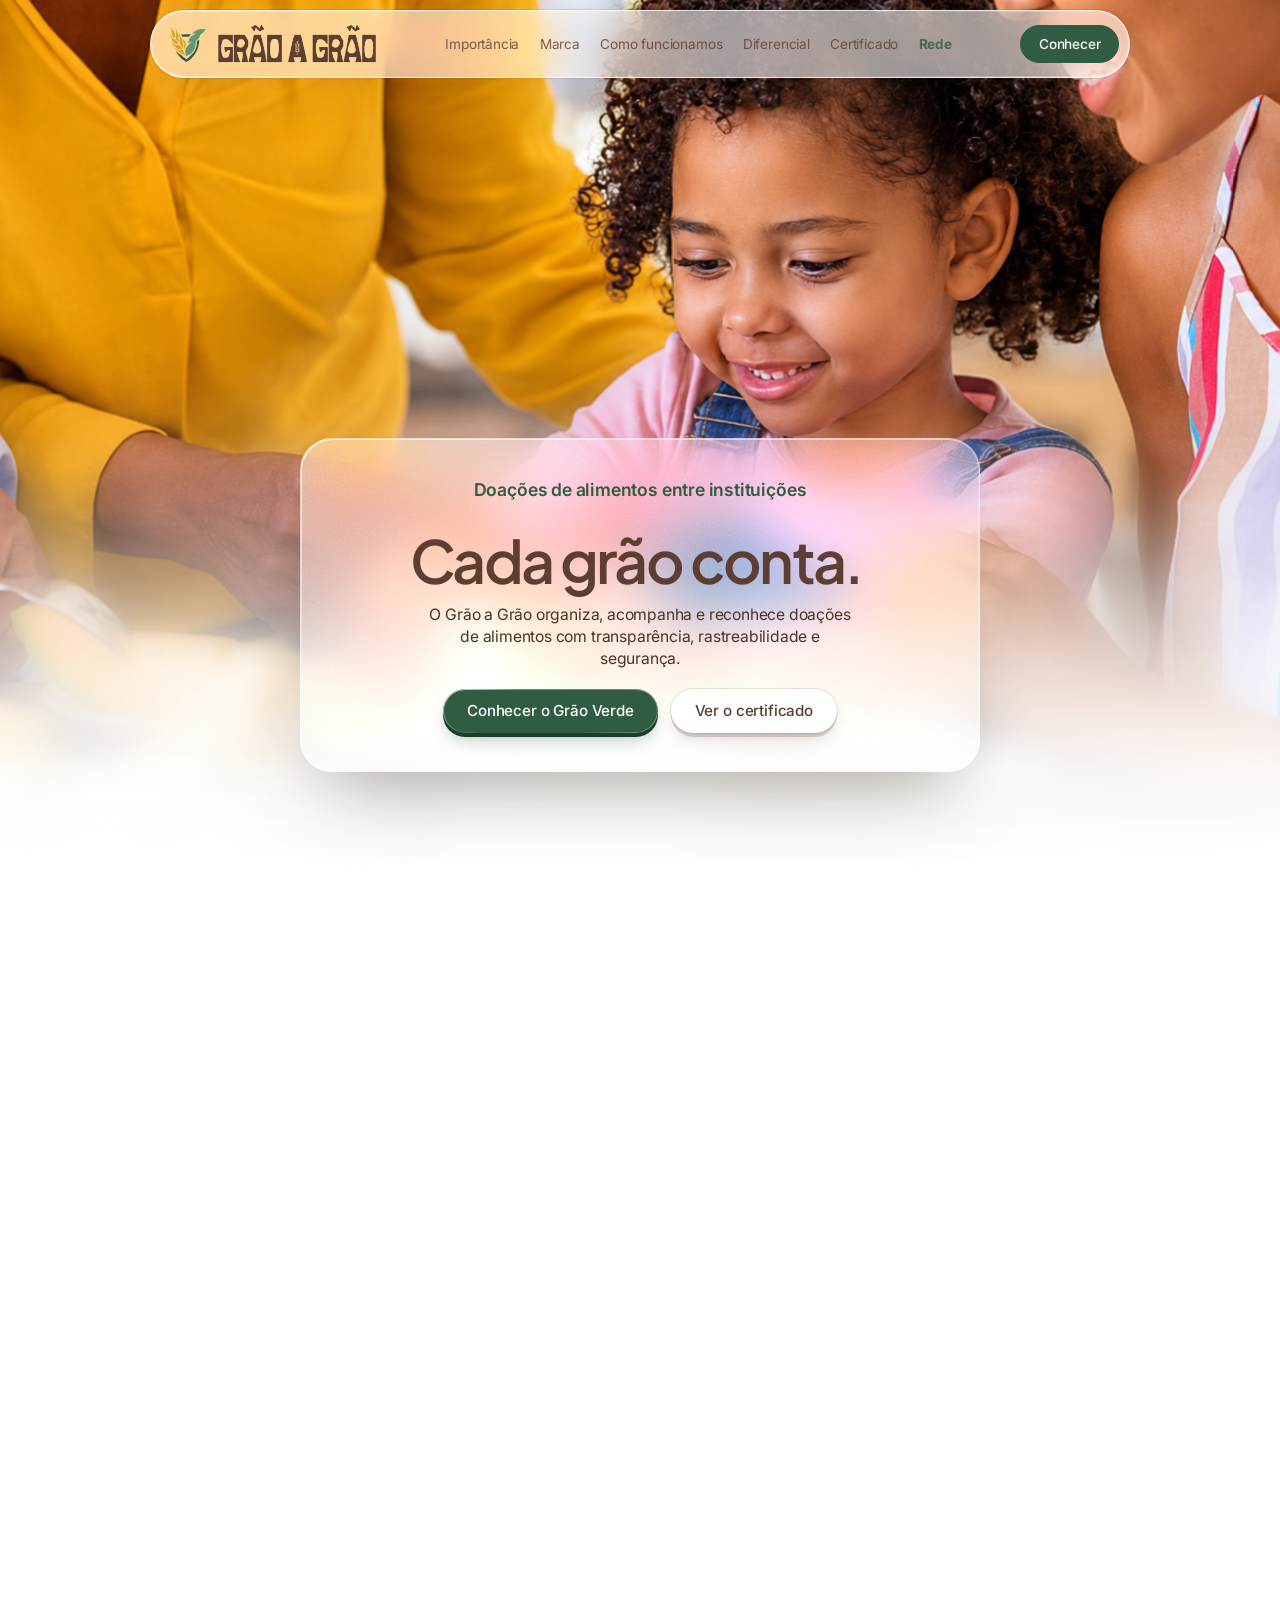
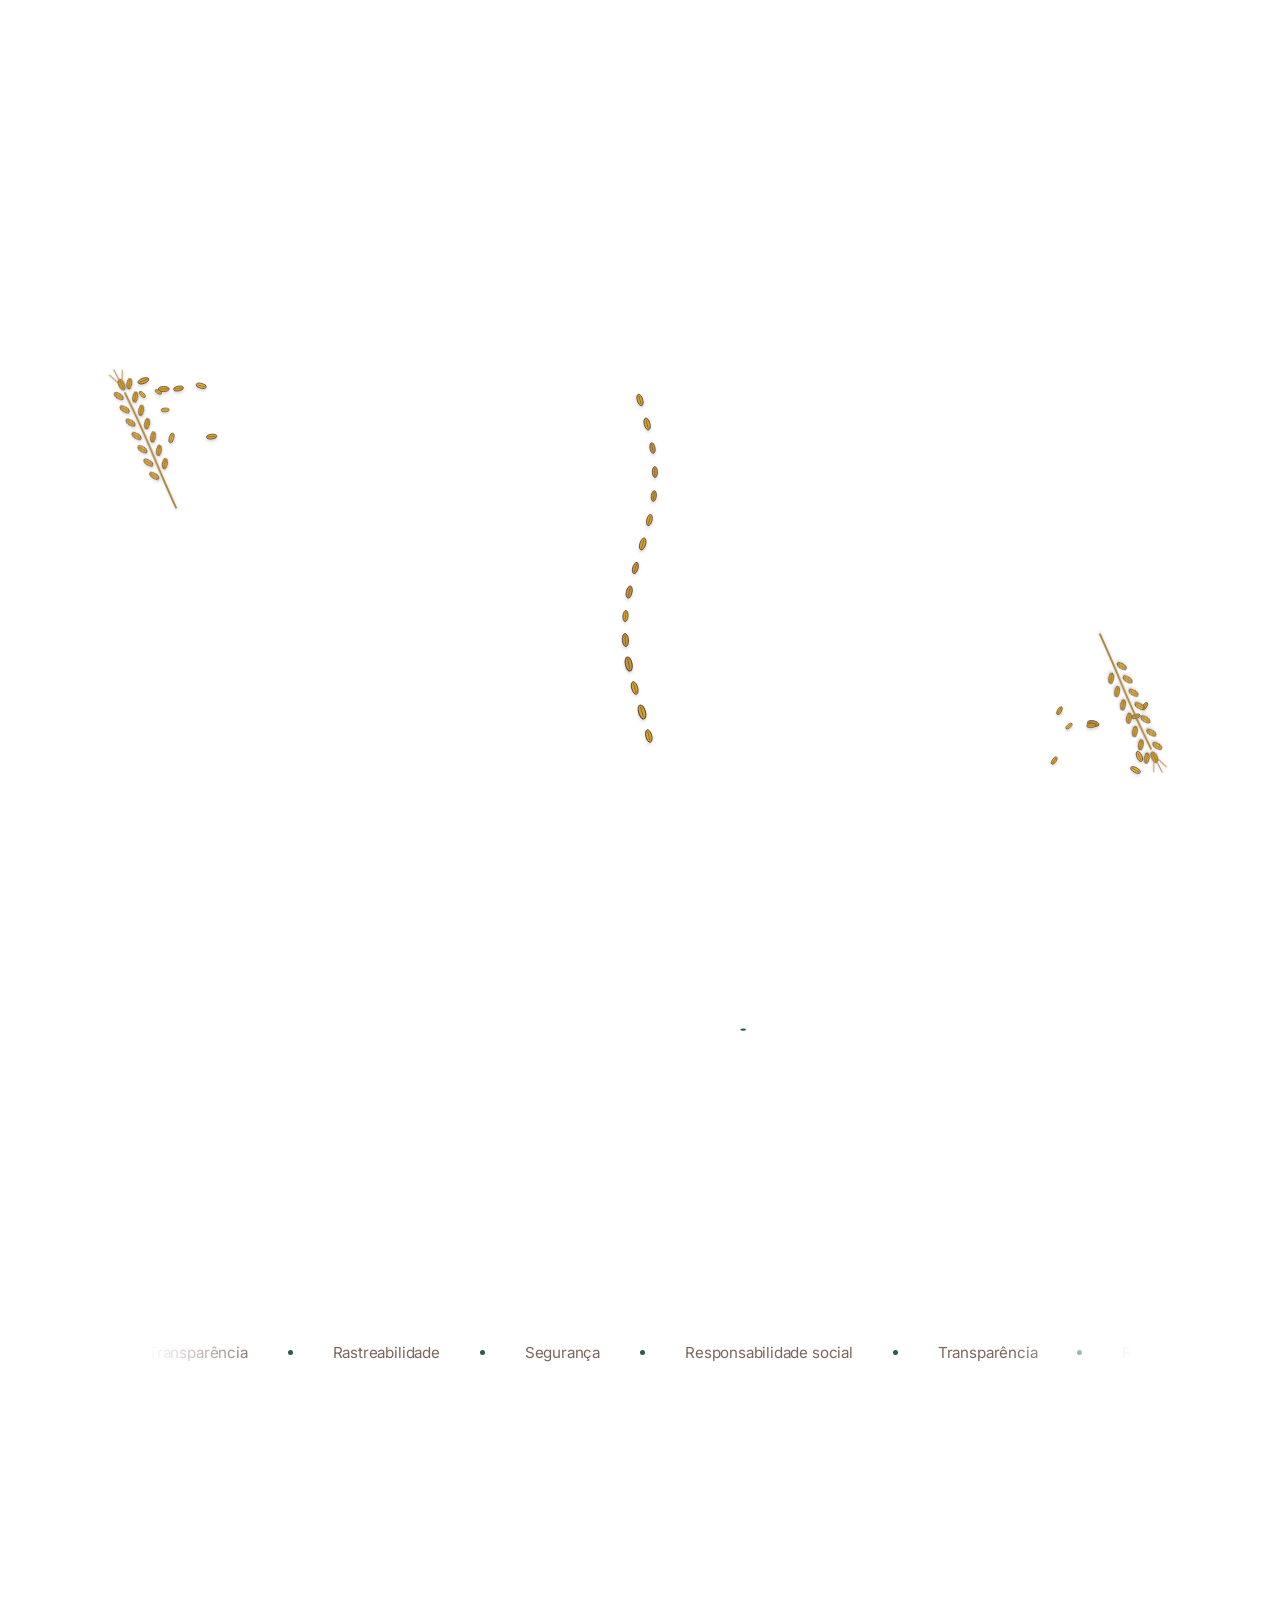
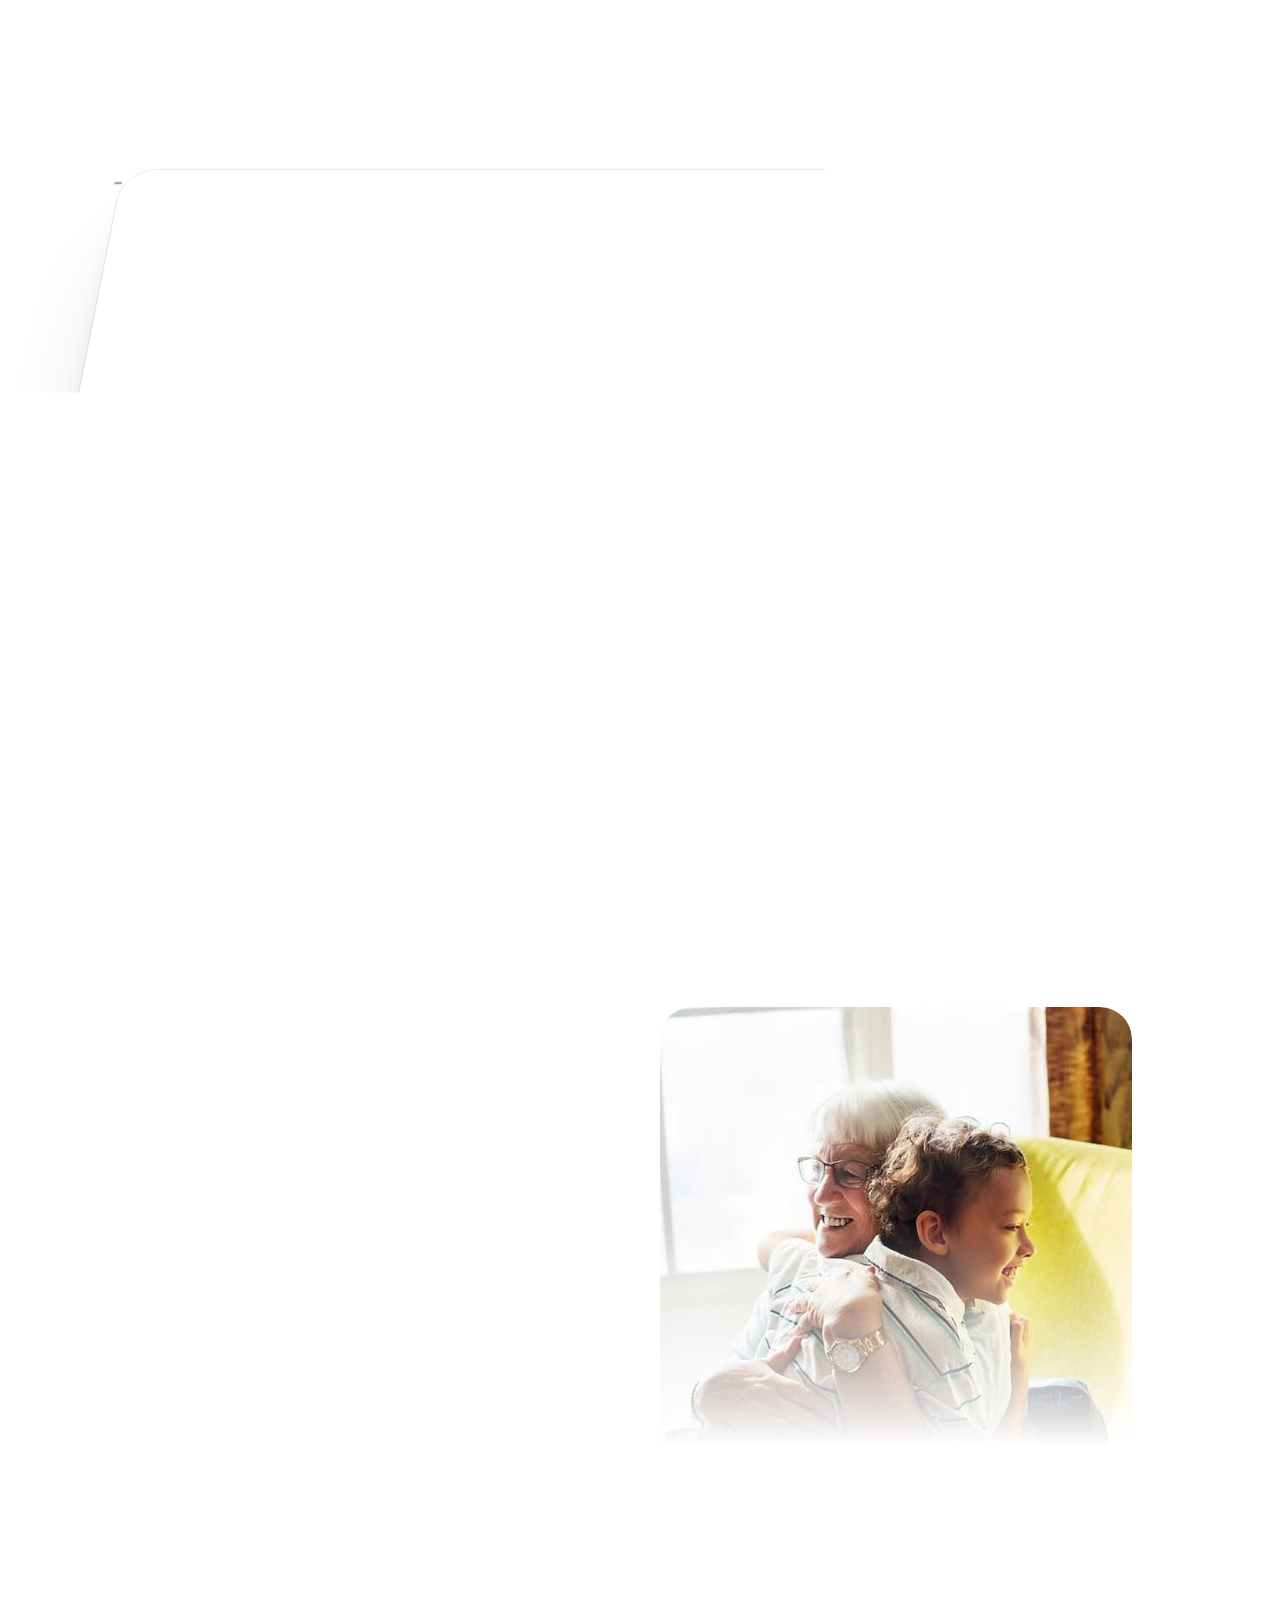
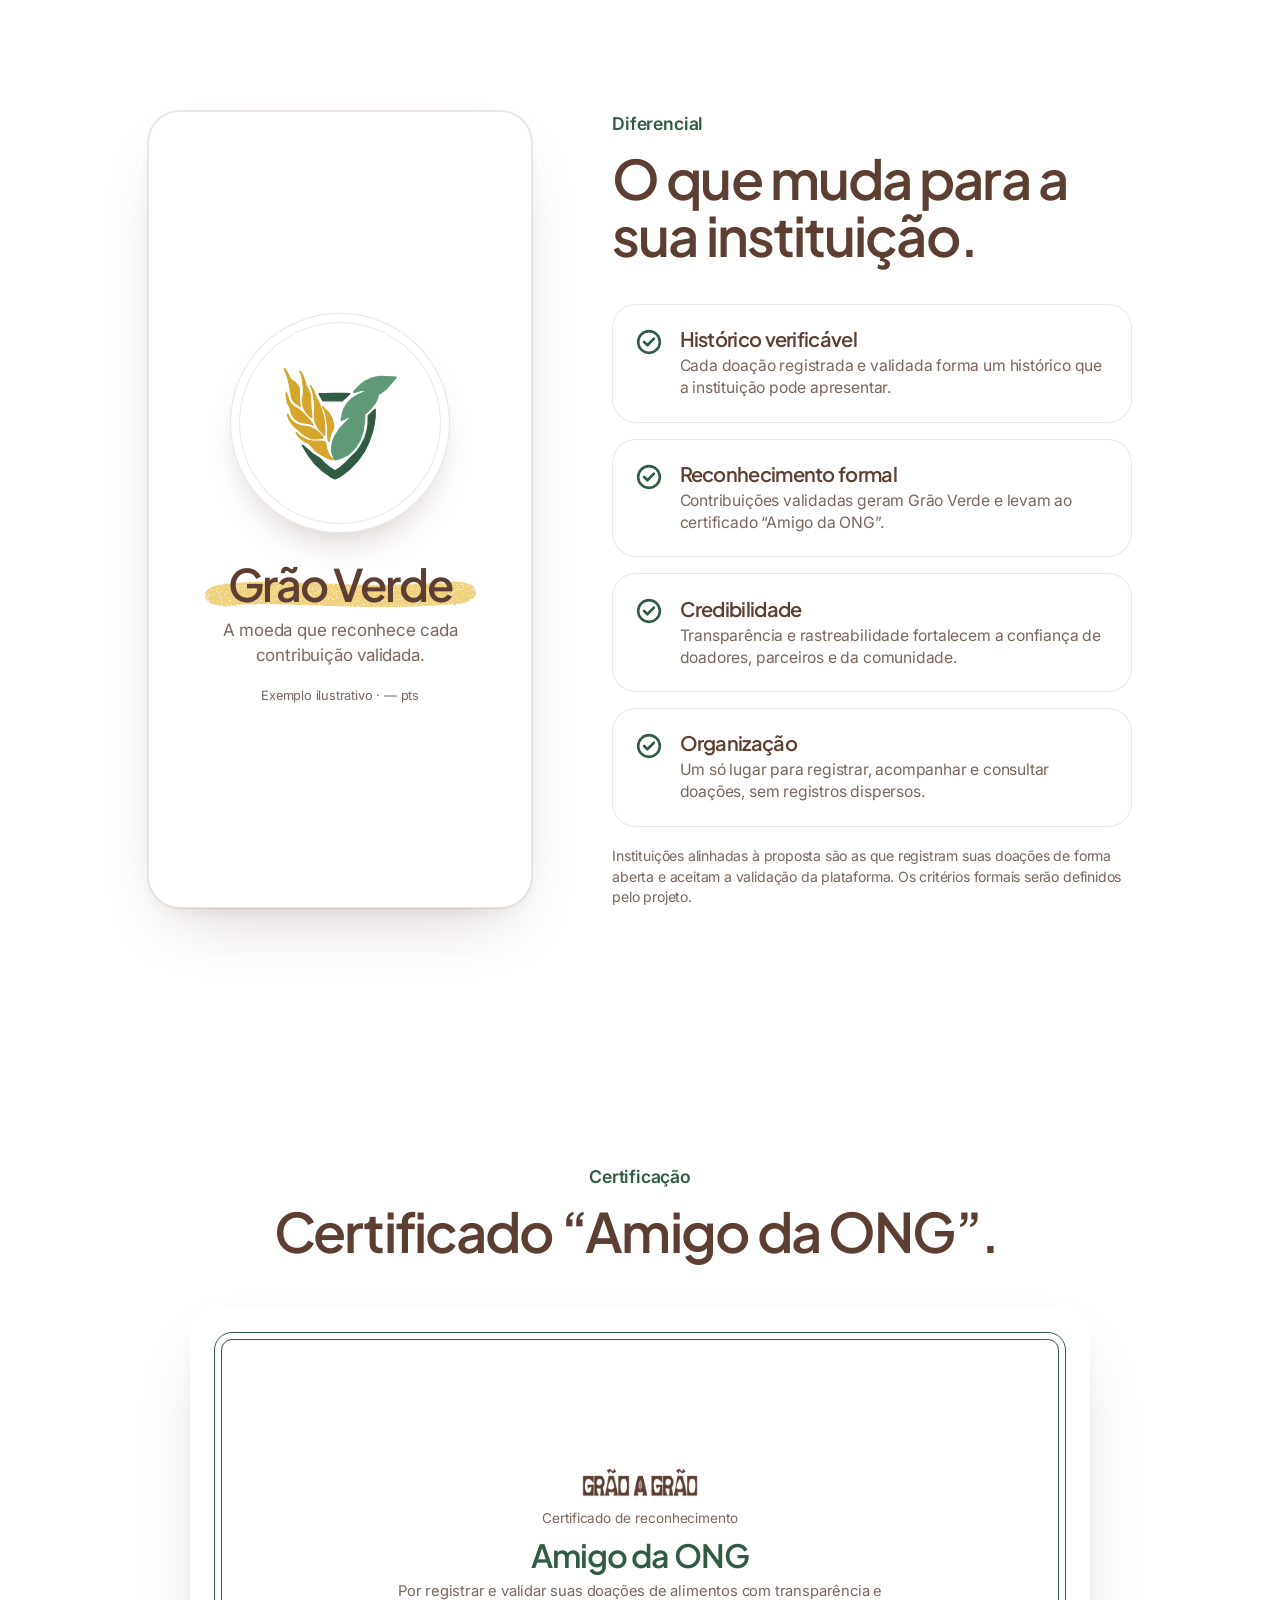
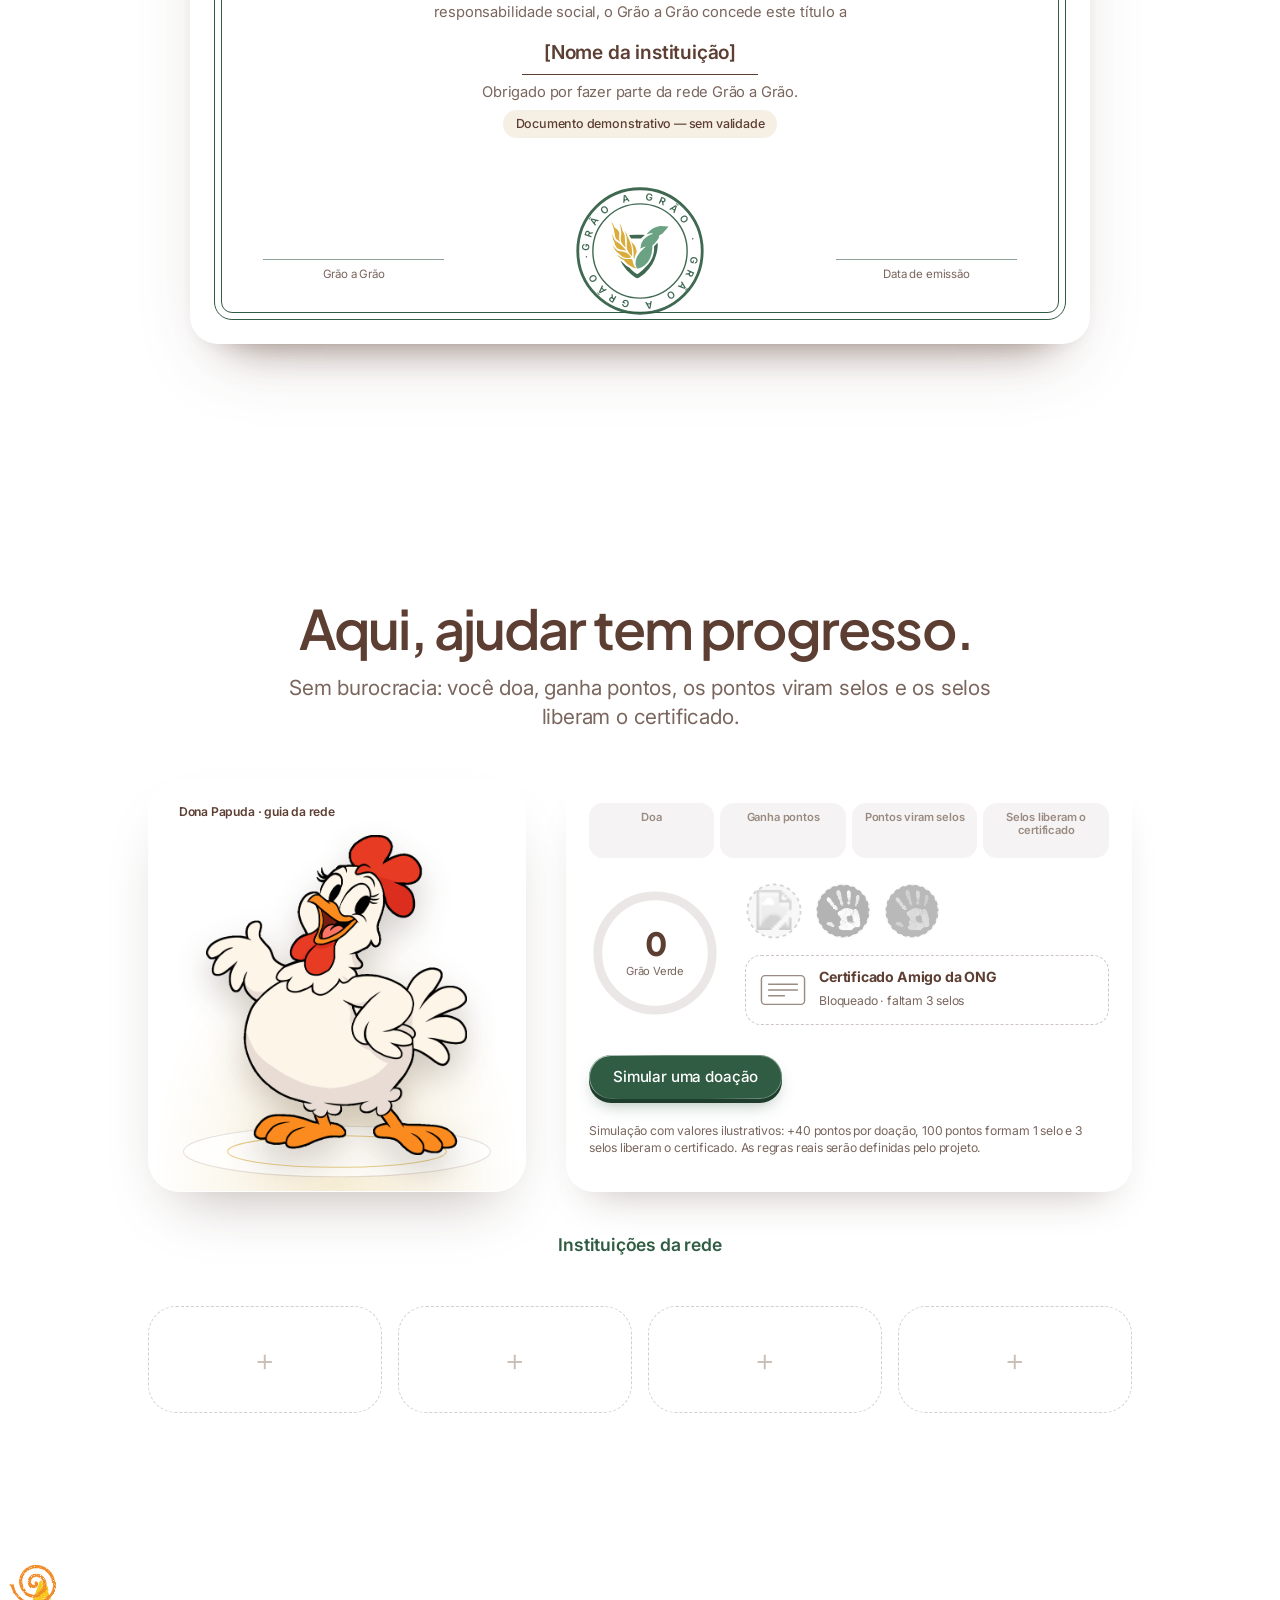
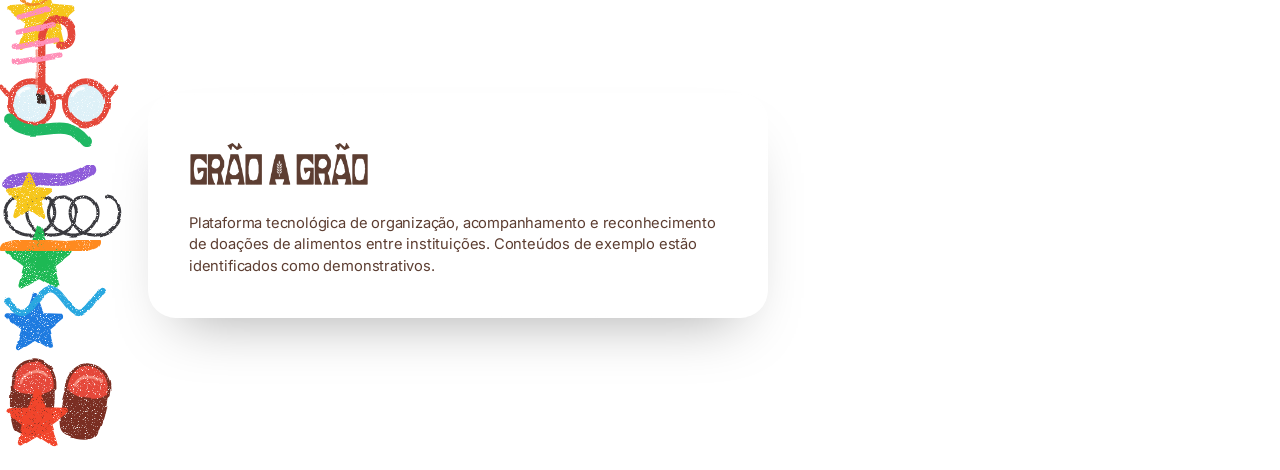
==== commit 6796d7ea: "tirei oi teste" ====
--- a/index.html
+++ b/index.html
@@ -1,7 +1,3 @@
-
-oi teste
-
->>>>>>> origin/main
 <!DOCTYPE html>
 <html lang="pt-BR">
 <head>
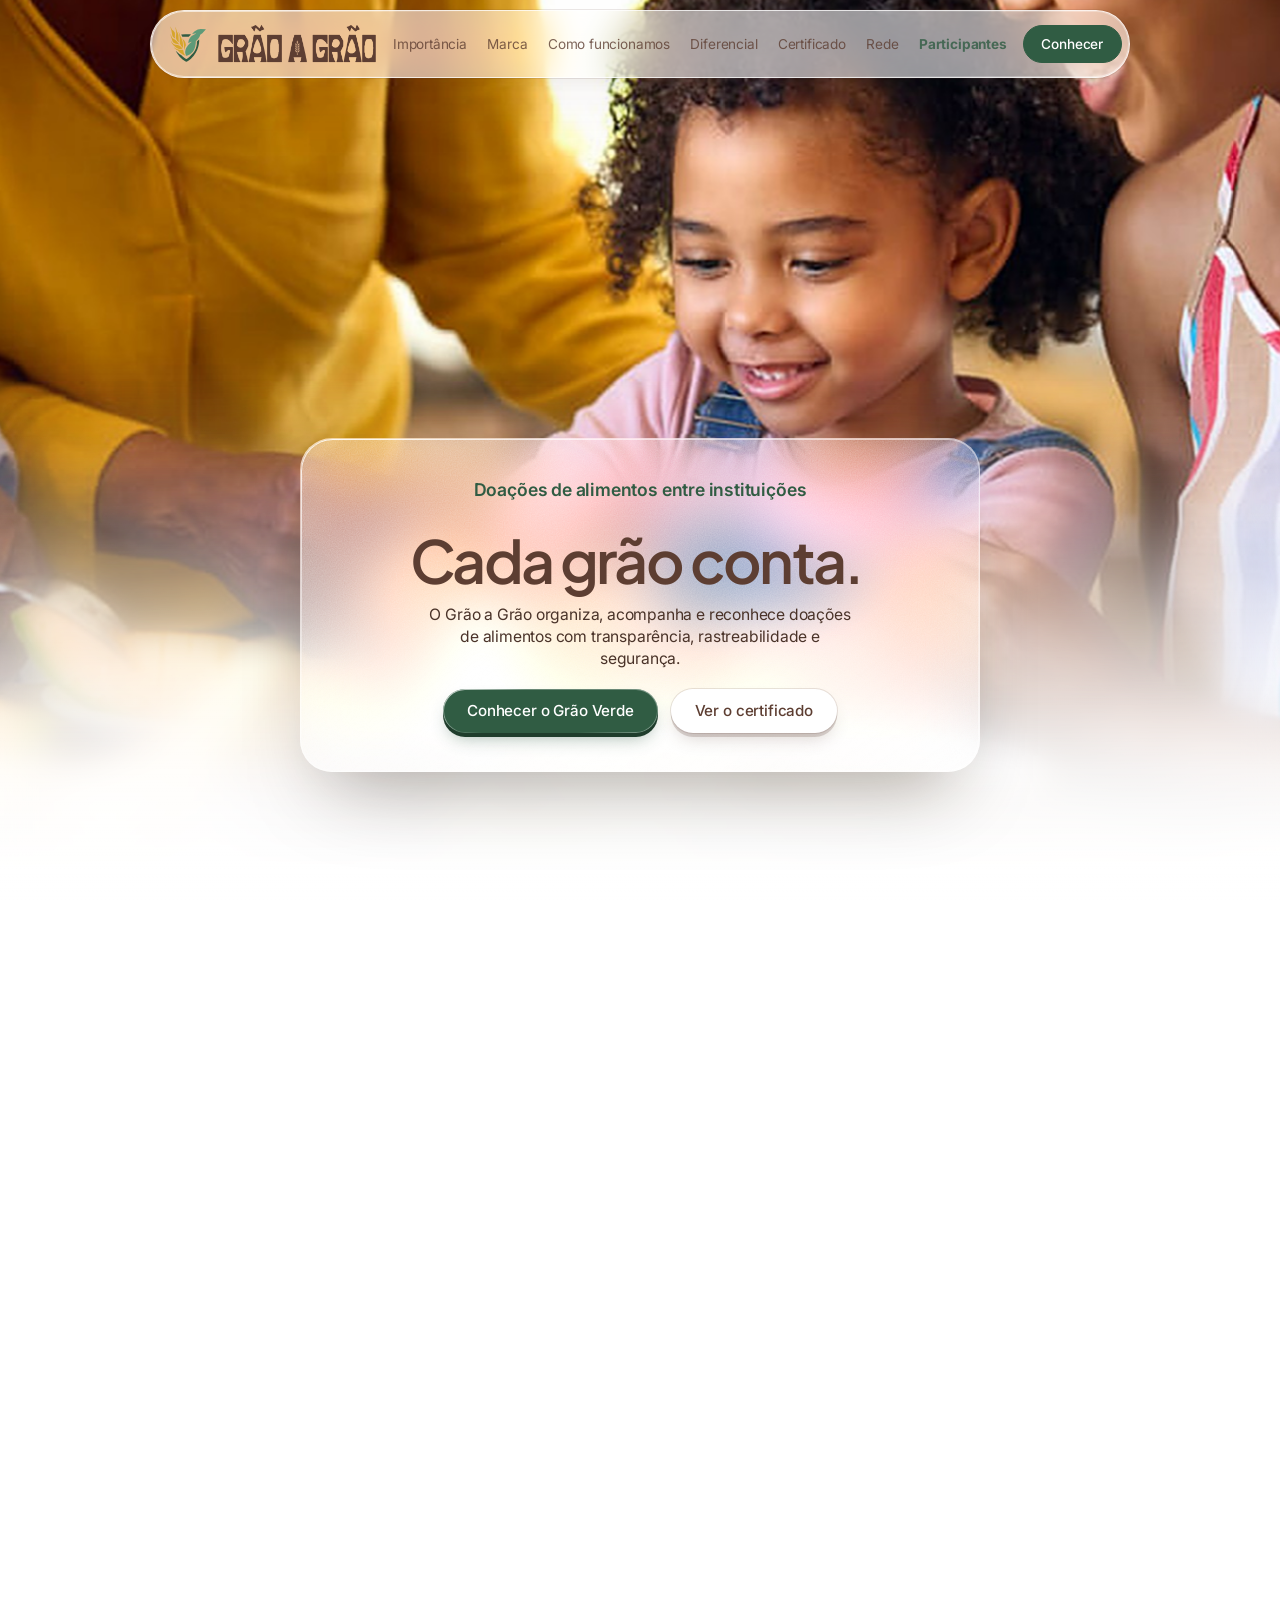
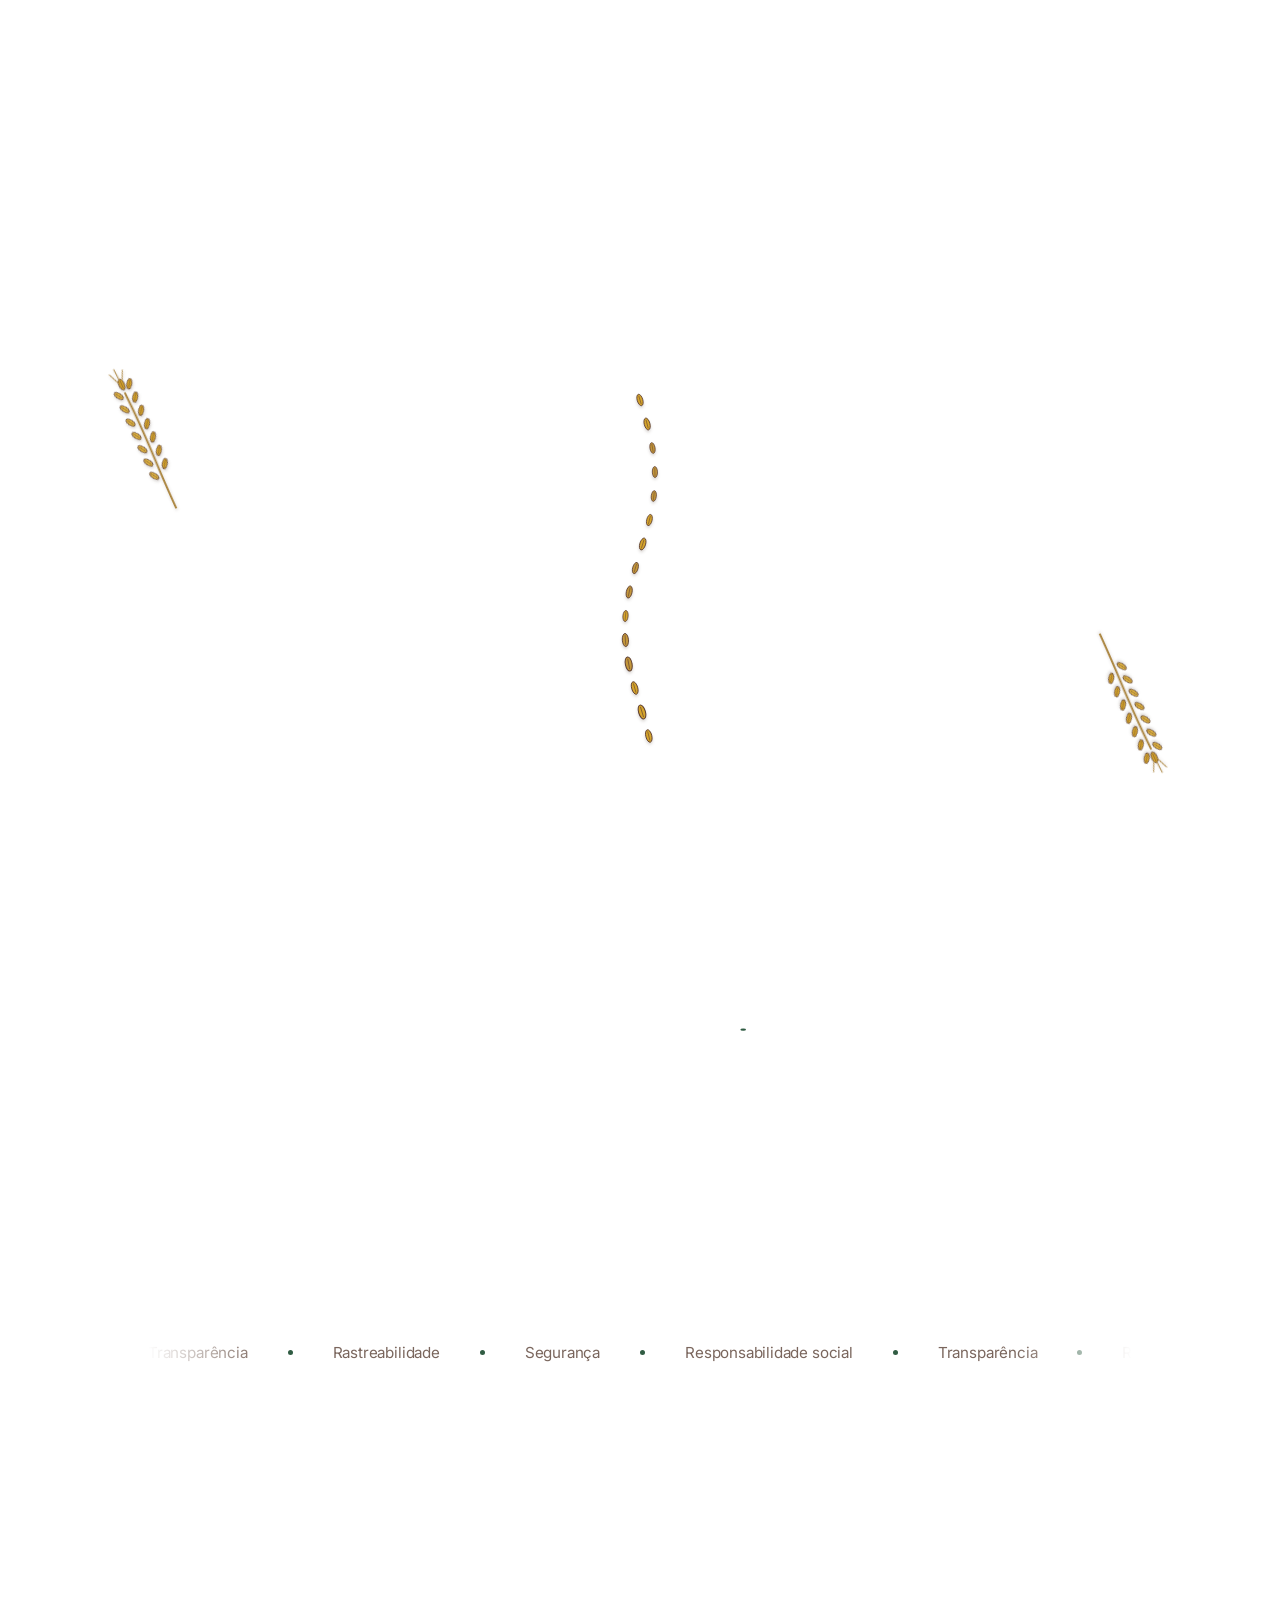
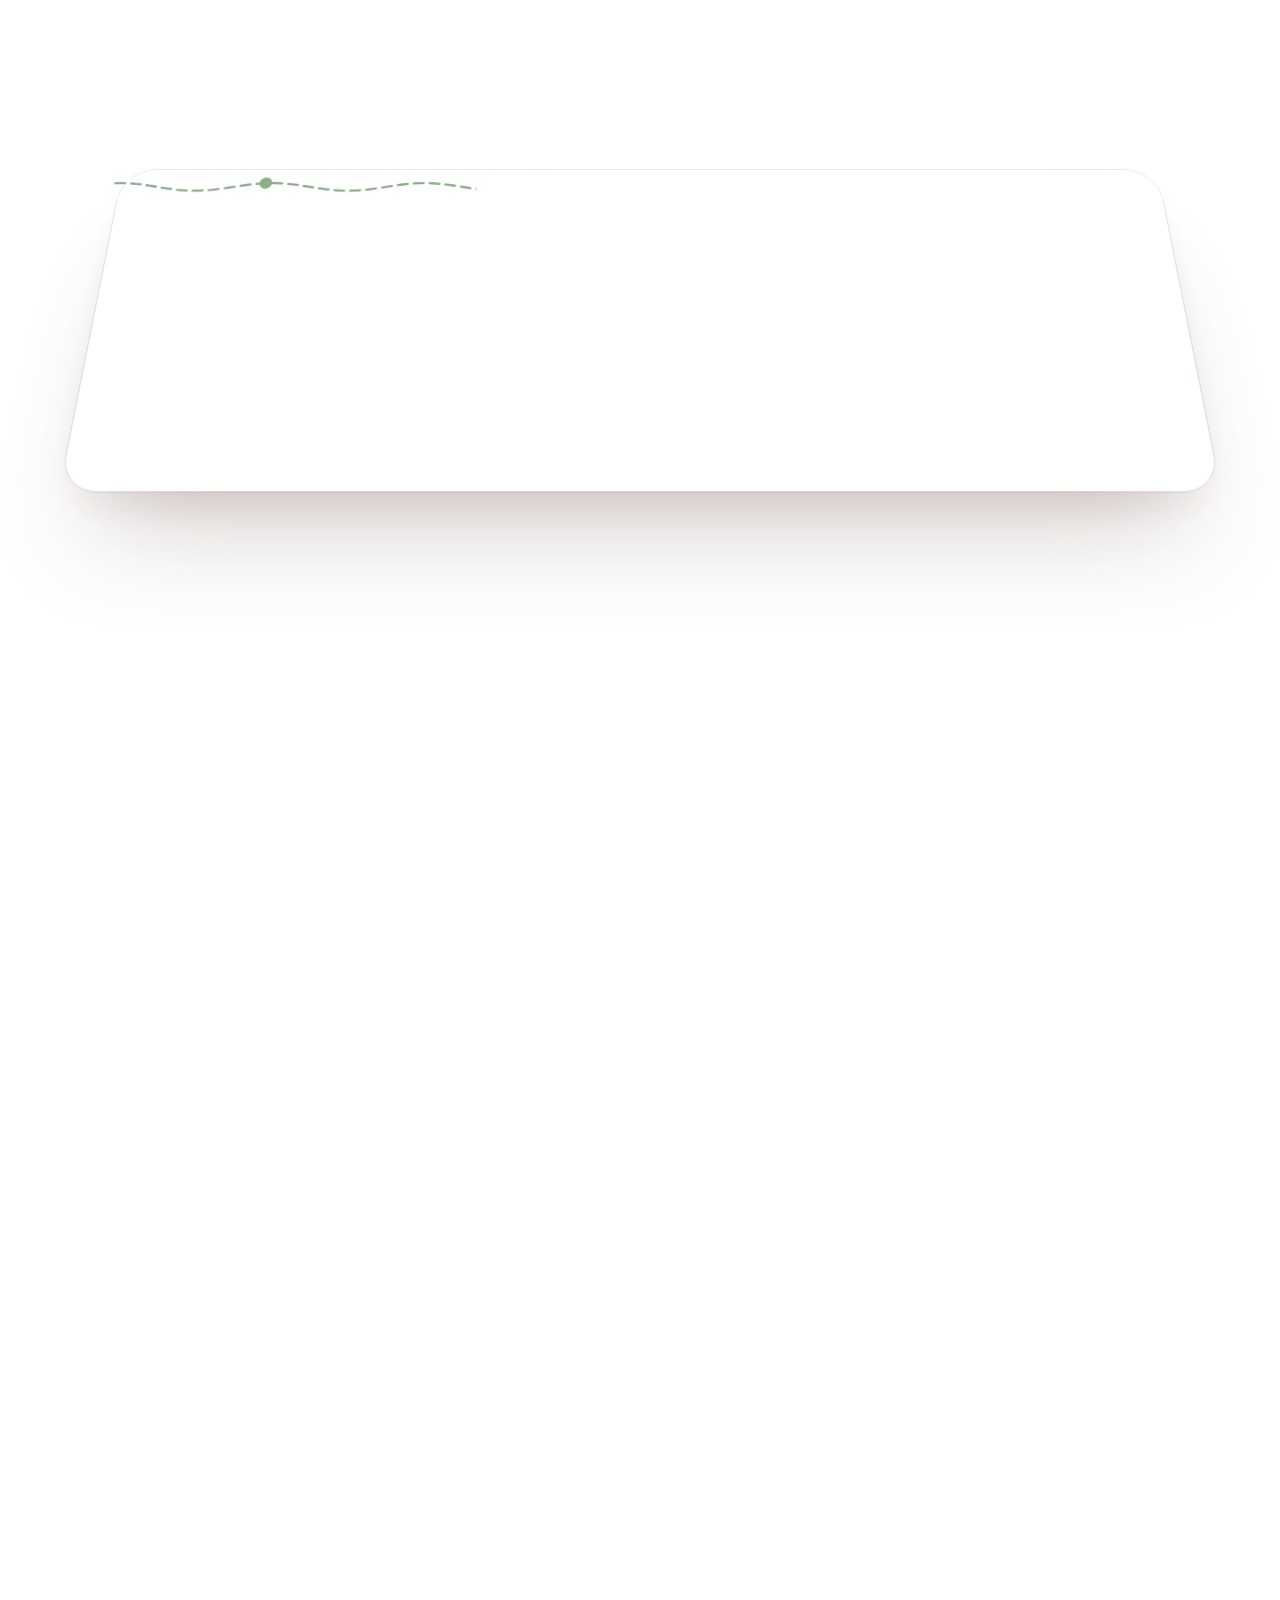
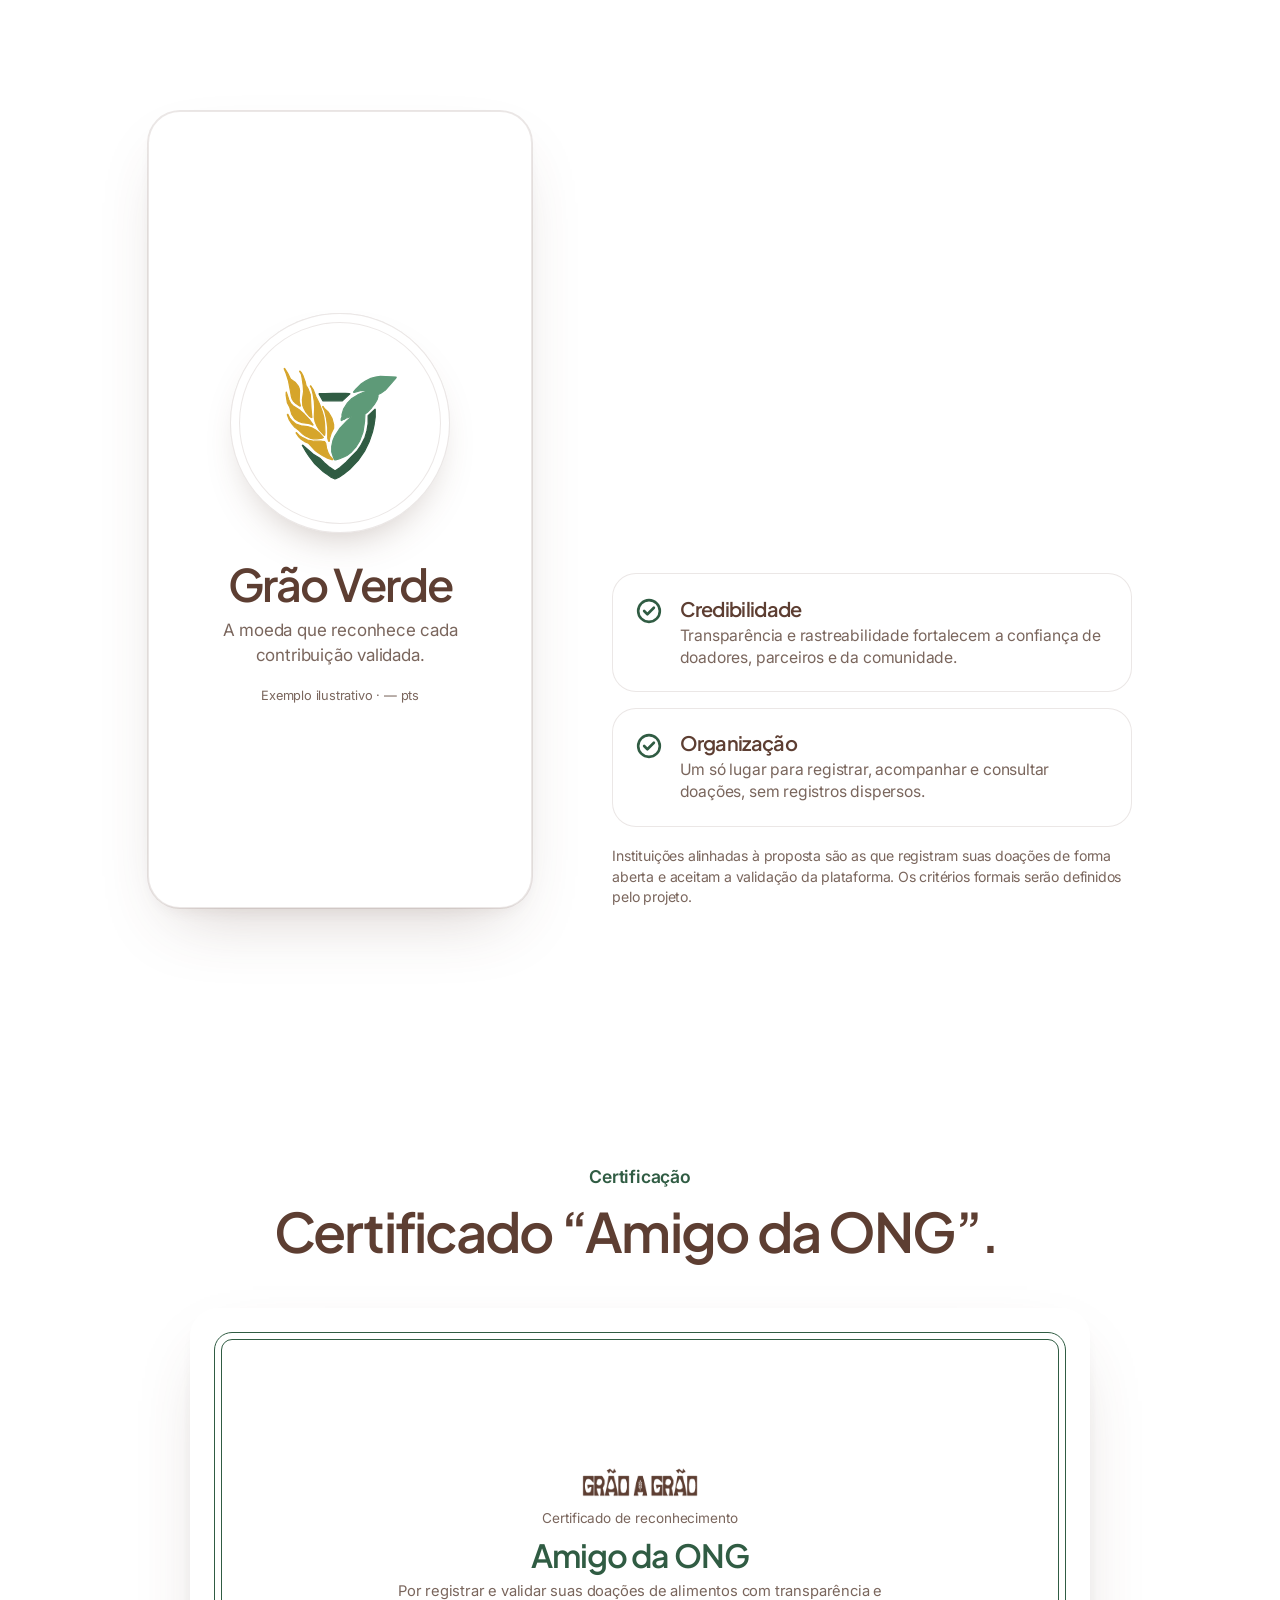
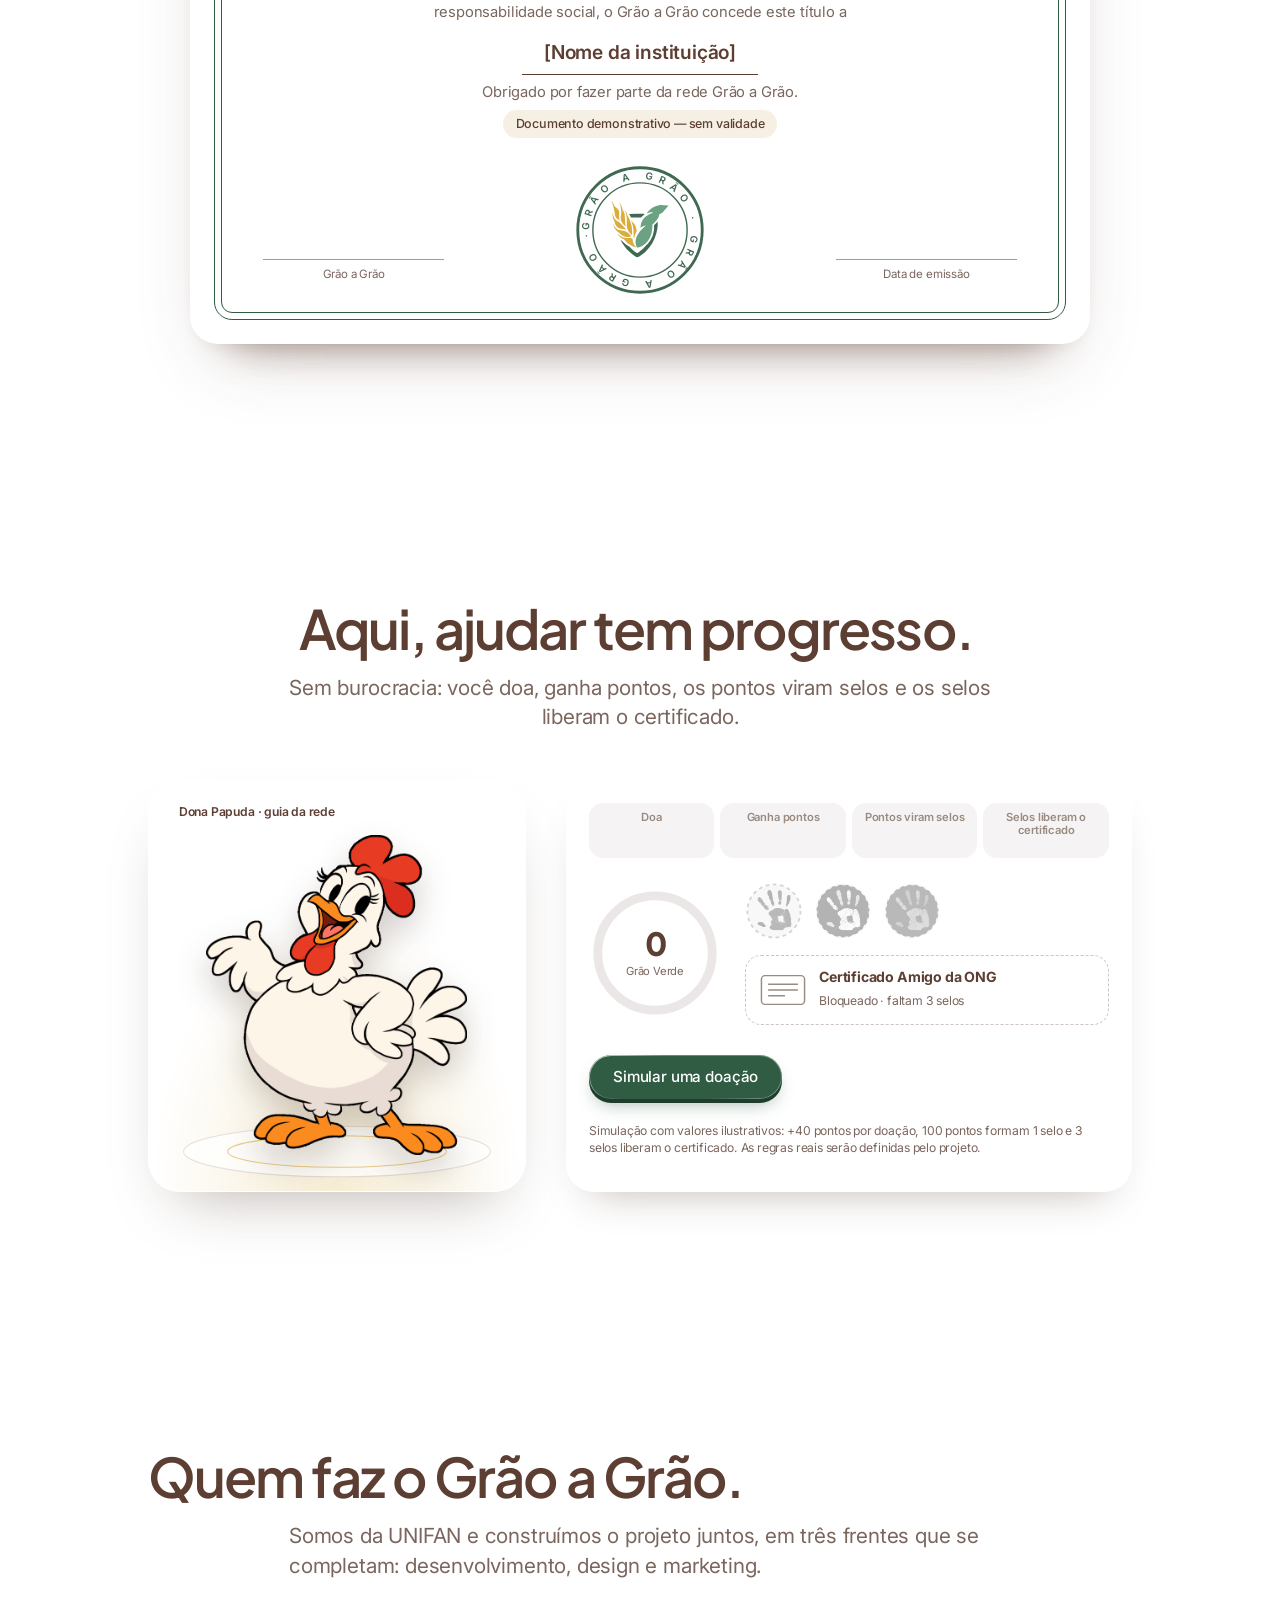
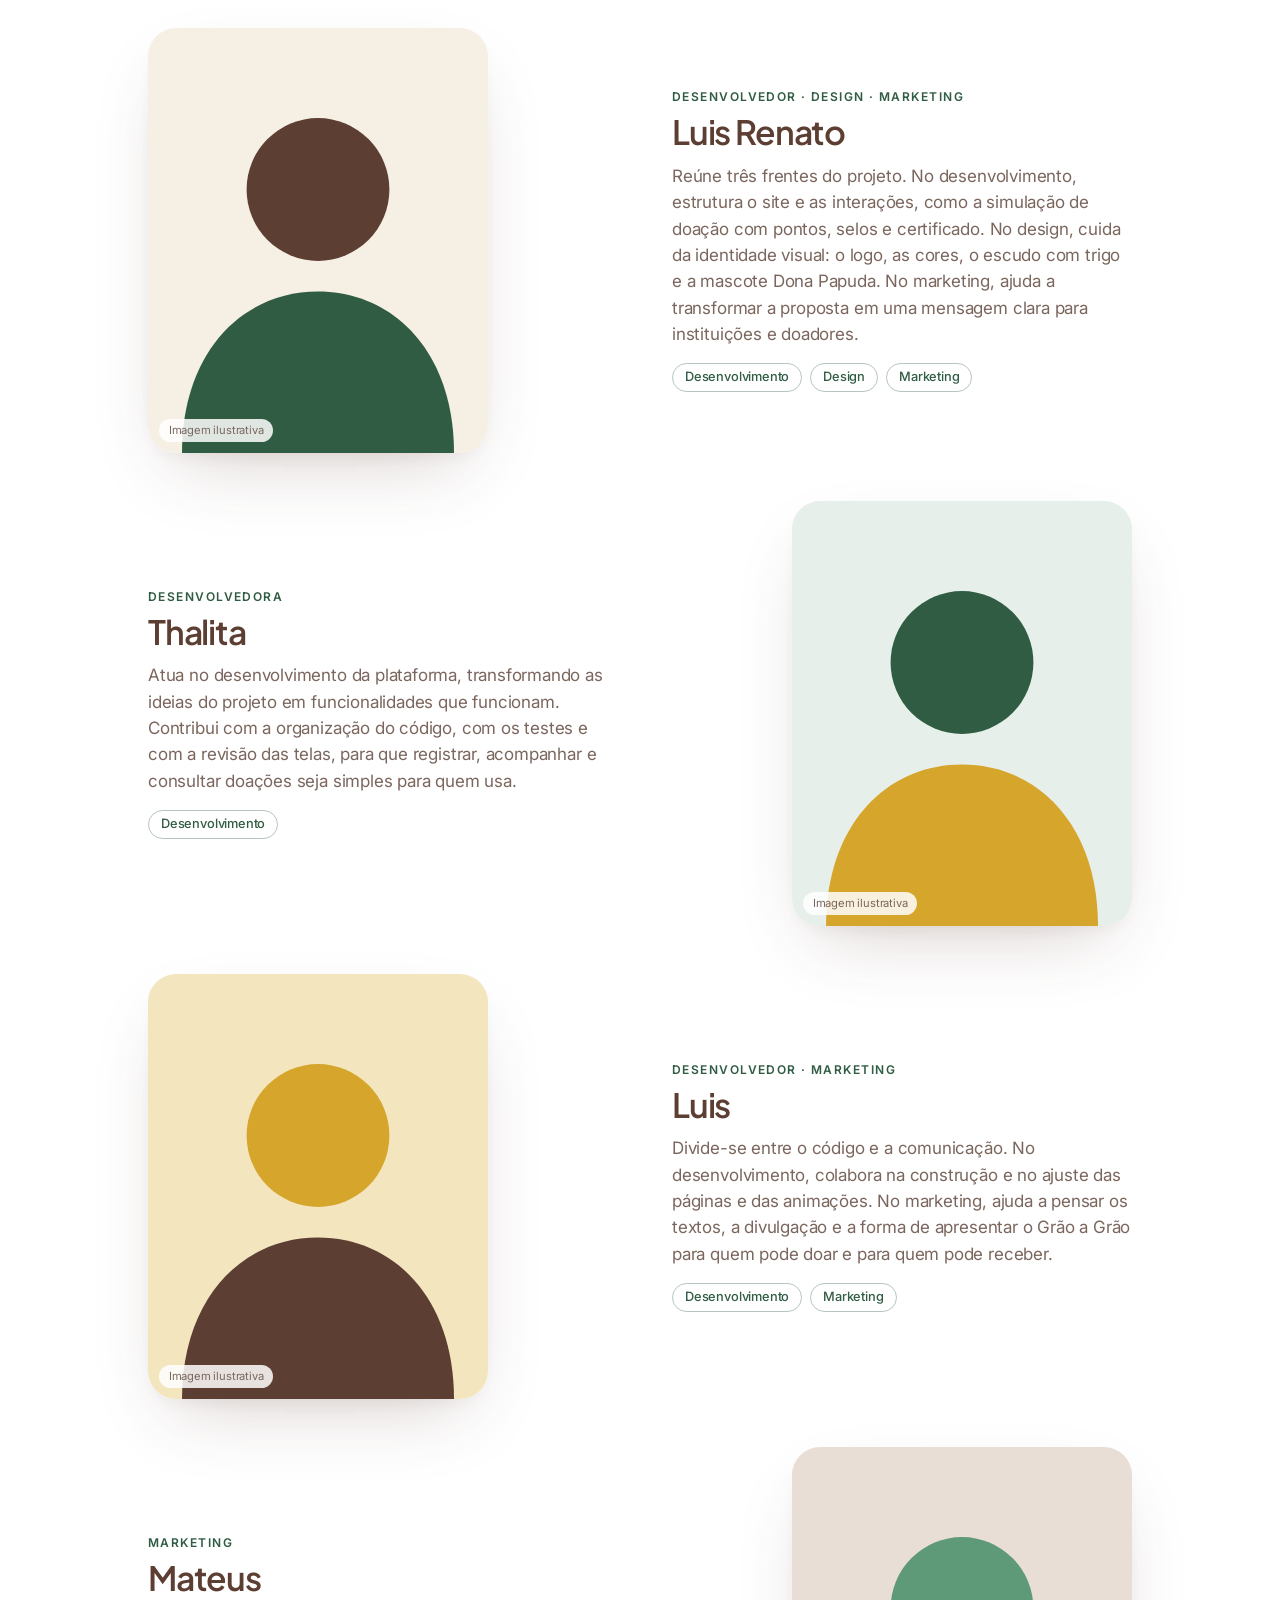
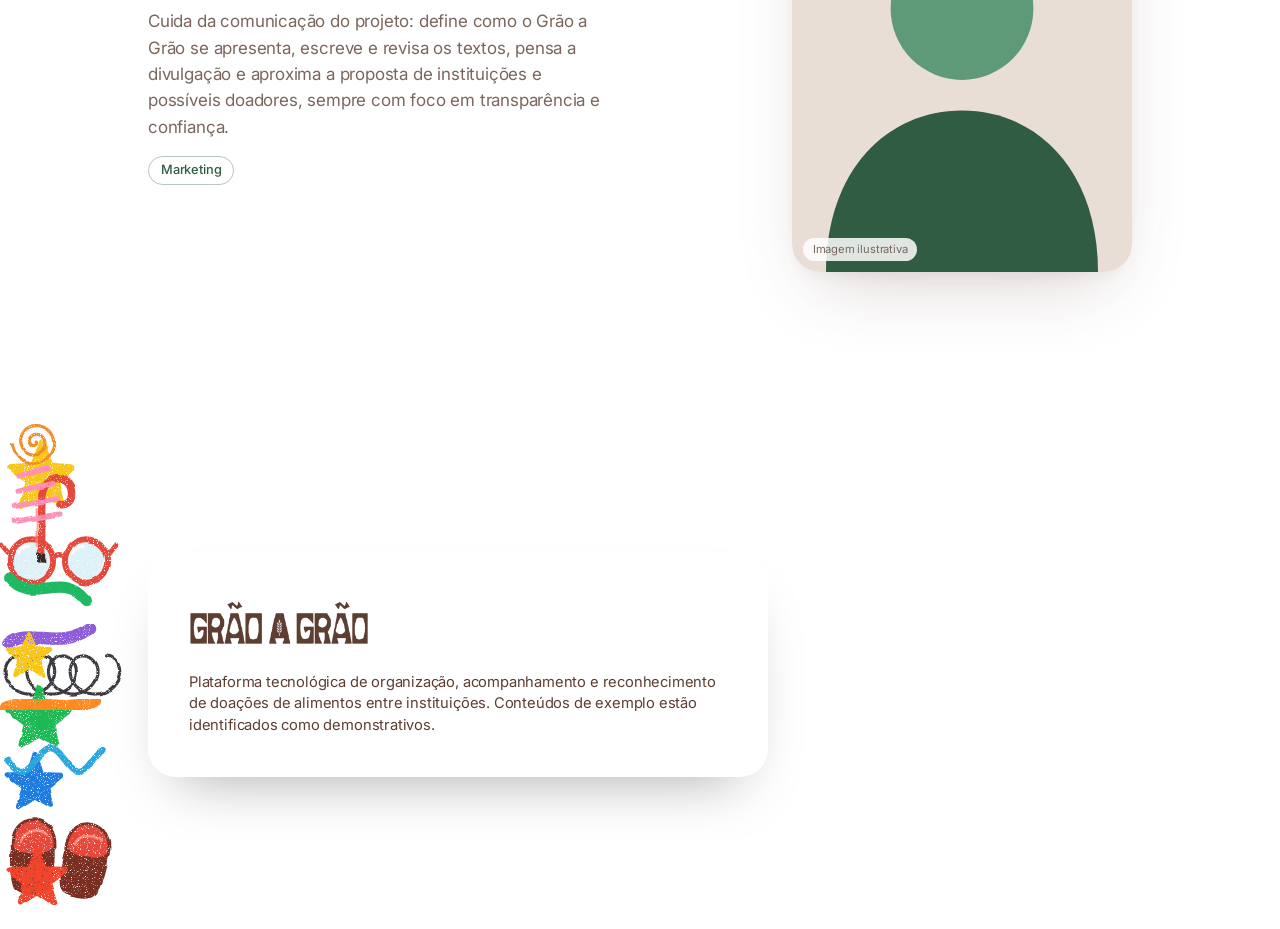
==== commit 01486b20: "Move project files to repository root Co-authored-by: Copilot <223556219+Copilot@users.noreply.githu" ====
--- a/index.html
+++ b/index.html
@@ -32,7 +32,7 @@
 <header>
  <nav class="lg" aria-label="Principal">
   <a class="brand" href="#topo" aria-label="Grão a Grão — início"><svg class="mk" aria-hidden="true"><use href="#emblem"/></svg><svg class="logo wm" aria-hidden="true"><use href="#logo"/></svg></a>
-  <ul><li><a class="ul" href="#importancia">Importância</a></li><li><a class="ul" href="#marca">Marca</a></li><li><a class="ul" href="#ciclo">Como funcionamos</a></li><li><a class="ul" href="#diferencial">Diferencial</a></li><li><a class="ul" href="#certificado">Certificado</a></li><li><a class="ul" href="#parceiros">Rede</a></li></ul>
+  <ul><li><a class="ul" href="#importancia">Importância</a></li><li><a class="ul" href="#marca">Marca</a></li><li><a class="ul" href="#ciclo">Como funcionamos</a></li><li><a class="ul" href="#diferencial">Diferencial</a></li><li><a class="ul" href="#certificado">Certificado</a></li><li><a class="ul" href="#parceiros">Rede</a></li><li><a class="ul" href="#participantes">Participantes</a></li></ul>
   <a class="btn p" href="#diferencial">Conhecer</a>
  </nav>
 </header>
@@ -76,7 +76,7 @@
 <section class="coin-sec" id="diferencial" aria-labelledby="h-dif">
  
  <div class="wrap diff">
-  <div class="rv"><div class="fl"><div class="card" data-tilt><div class="coin" role="img" aria-label="Emblema do Grão Verde: espiga de trigo e folha dentro de um escudo"><svg viewBox="450 510 600 580" aria-hidden="true"><path class="e" pathLength="1" fill="#305C43" stroke="#305C43" fill-rule="evenodd" d="M687 686L661 686L642 651L643 650L712 648L775 648L796 650L798 651L760 686L687 686ZM724 1080L720 1080L700 1070L664 1044L618 1001L592 967L576 943L558 911L560 910L613 956L646 976L670 1000L696 1022L720 1038L726 1038L747 1024L779 996L808 965L832 942L852 914L874 871L884 837L890 802L890 761L925 728L926 729L926 767L920 809L912 844L896 891L872 940L840 987L797 1032L767 1056L743 1072L724 1080Z"/><path class="e" pathLength="1" fill="#5E9A78" stroke="#5E9A78" fill-rule="evenodd" d="M726 984L721 984L716 975L706 943L706 917L712 888L722 864L748 824L784 786L806 768L802 764L798 766L791 770L781 772L768 780L764 780L756 786L754 784L754 776L758 768L758 755L766 728L786 696L808 674L837 656L864 644L873 642L876 638L873 634L856 634L838 638L819 644L816 642L828 627L856 600L877 586L904 572L928 566L952 562L1031 566L1032 567L1030 571L977 632L954 648L944 652L940 656L940 665L936 679L922 703L908 721L886 744L874 753L872 791L864 844L848 887L830 917L806 944L783 962L767 970L743 980L726 984Z"/><path class="e" pathLength="1" fill="#D6A52B" stroke="#D6A52B" fill-rule="evenodd" d="M546 714L524 698L514 689L506 676L502 663L498 638L488 586L476 548L466 524L468 522L484 547L498 576L521 592L538 613L542 624L544 634L542 687L548 712L546 714ZM605 772L594 764L576 743L566 725L560 710L558 680L564 639L562 608L556 568L552 550L544 537L546 536L554 545L562 561L572 589L576 607L586 624L598 655L602 727L606 769L605 772ZM670 862L642 831L632 814L622 791L618 769L620 719L618 688L612 652L604 622L598 612L600 610L614 632L626 664L644 701L658 740L666 768L670 800L672 847L670 862ZM611 810L602 804L588 800L557 796L540 790L526 782L518 775L504 753L494 718L482 695L476 658L476 644L477 642L490 682L500 701L512 712L546 734L568 754L596 784L612 807L611 810ZM691 892L686 875L686 821L680 776L670 736L660 716L662 714L670 726L688 742L698 758L708 776L716 806L716 824L704 848L696 874L694 890L691 892ZM632 878L614 878L596 874L574 864L560 854L539 834L520 820L504 801L492 783L482 756L484 754L486 756L494 773L504 785L526 804L552 812L584 816L609 824L623 832L641 846L664 871L659 874L632 878ZM711 984L681 974L659 962L638 948L624 938L588 900L573 894L552 880L538 866L526 848L527 846L543 862L556 870L584 884L616 890L655 890L670 892L676 901L680 925L688 949L696 964L712 982L711 984Z"/></svg></div><h3 class="bn" data-hand="mark" data-hd=".2s">Grão Verde</h3><p>A moeda que reconhece cada contribuição validada.</p><small class="demo">Exemplo ilustrativo · — pts</small></div></div></div>
+  <div class="rv"><div class="fl"><div class="card" data-tilt><div class="coin" role="img" aria-label="Emblema do Grão Verde: espiga de trigo e folha dentro de um escudo"><svg viewBox="450 510 600 580" aria-hidden="true"><path class="e" pathLength="1" fill="#305C43" stroke="#305C43" fill-rule="evenodd" d="M687 686L661 686L642 651L643 650L712 648L775 648L796 650L798 651L760 686L687 686ZM724 1080L720 1080L700 1070L664 1044L618 1001L592 967L576 943L558 911L560 910L613 956L646 976L670 1000L696 1022L720 1038L726 1038L747 1024L779 996L808 965L832 942L852 914L874 871L884 837L890 802L890 761L925 728L926 729L926 767L920 809L912 844L896 891L872 940L840 987L797 1032L767 1056L743 1072L724 1080Z"/><path class="e" pathLength="1" fill="#5E9A78" stroke="#5E9A78" fill-rule="evenodd" d="M726 984L721 984L716 975L706 943L706 917L712 888L722 864L748 824L784 786L806 768L802 764L798 766L791 770L781 772L768 780L764 780L756 786L754 784L754 776L758 768L758 755L766 728L786 696L808 674L837 656L864 644L873 642L876 638L873 634L856 634L838 638L819 644L816 642L828 627L856 600L877 586L904 572L928 566L952 562L1031 566L1032 567L1030 571L977 632L954 648L944 652L940 656L940 665L936 679L922 703L908 721L886 744L874 753L872 791L864 844L848 887L830 917L806 944L783 962L767 970L743 980L726 984Z"/><path class="e" pathLength="1" fill="#D6A52B" stroke="#D6A52B" fill-rule="evenodd" d="M546 714L524 698L514 689L506 676L502 663L498 638L488 586L476 548L466 524L468 522L484 547L498 576L521 592L538 613L542 624L544 634L542 687L548 712L546 714ZM605 772L594 764L576 743L566 725L560 710L558 680L564 639L562 608L556 568L552 550L544 537L546 536L554 545L562 561L572 589L576 607L586 624L598 655L602 727L606 769L605 772ZM670 862L642 831L632 814L622 791L618 769L620 719L618 688L612 652L604 622L598 612L600 610L614 632L626 664L644 701L658 740L666 768L670 800L672 847L670 862ZM611 810L602 804L588 800L557 796L540 790L526 782L518 775L504 753L494 718L482 695L476 658L476 644L477 642L490 682L500 701L512 712L546 734L568 754L596 784L612 807L611 810ZM691 892L686 875L686 821L680 776L670 736L660 716L662 714L670 726L688 742L698 758L708 776L716 806L716 824L704 848L696 874L694 890L691 892ZM632 878L614 878L596 874L574 864L560 854L539 834L520 820L504 801L492 783L482 756L484 754L486 756L494 773L504 785L526 804L552 812L584 816L609 824L623 832L641 846L664 871L659 874L632 878ZM711 984L681 974L659 962L638 948L624 938L588 900L573 894L552 880L538 866L526 848L527 846L543 862L556 870L584 884L616 890L655 890L670 892L676 901L680 925L688 949L696 964L712 982L711 984Z"/></svg></div><h3 class="bn">Grão Verde</h3><p>A moeda que reconhece cada contribuição validada.</p><small class="demo">Exemplo ilustrativo · — pts</small></div></div></div>
   <div>
    <p class="kick rv">Diferencial</p>
    <h2 id="h-dif" data-split>O que muda para a sua instituição.</h2>
@@ -108,8 +108,14 @@
 <div><div class="seals" id="seals"><span class="seal sl1"><svg viewBox="0 0 48 48" aria-hidden="true"><circle class="sb" cx="24" cy="24" r="22"/><image href="assets/png/mao-1.png" x="9.5" y="6.5" width="29" height="33.3" preserveAspectRatio="xMidYMid meet"/></svg></span><span class="seal sl2"><svg viewBox="0 0 48 48" aria-hidden="true"><circle class="sb" cx="24" cy="24" r="22"/><image href="assets/png/mao-2.png" x="9.5" y="6.5" width="29" height="33.3" preserveAspectRatio="xMidYMid meet"/></svg></span><span class="seal sl3"><svg viewBox="0 0 48 48" aria-hidden="true"><circle class="sb" cx="24" cy="24" r="22"/><image href="assets/png/mao-3.png" x="9.5" y="6.5" width="29" height="33.3" preserveAspectRatio="xMidYMid meet"/></svg></span></div><div class="certq" id="certq"><svg viewBox="0 0 64 44" width="46" height="32" aria-hidden="true"><rect x="2" y="2" width="60" height="40" rx="5" fill="#fff" stroke="currentColor" stroke-width="2"/><path d="M12 14h40M12 22h40M12 30h22" stroke="currentColor" stroke-width="2" stroke-linecap="round"/></svg><div><b>Certificado Amigo da ONG</b><small id="cstate">Bloqueado · faltam 3 selos</small></div></div></div></div>
 <div class="sa"><button type="button" class="btn p rel lg" id="don">Simular uma doação</button><button type="button" class="rst" id="rst" hidden>Reiniciar</button></div>
 <p class="sn">Simulação com valores ilustrativos: +40 pontos por doação, 100 pontos formam 1 selo e 3 selos liberam o certificado. As regras reais serão definidas pelo projeto.</p><p class="sr" id="live" aria-live="polite"></p></div></div>
-<p class="kick rv" style="margin-top:2.5rem">Instituições da rede</p>
-<ul class="partners" aria-label="Espaços reservados para instituições da rede"><li class="rv"><span aria-hidden="true">+</span></li><li class="rv" style="--d:.08s"><span aria-hidden="true">+</span></li><li class="rv" style="--d:.16s"><span aria-hidden="true">+</span></li><li class="rv" style="--d:.24s"><span aria-hidden="true">+</span></li></ul></div></section>
+</div></section>
+<section id="participantes" aria-labelledby="h-eq"><div class="wrap"><h2 id="h-eq" data-split>Quem faz o Grão a Grão.</h2><p class="lead rv" style="margin-top:1rem">Somos da UNIFAN e construímos o projeto juntos, em três frentes que se completam: desenvolvimento, design e marketing.</p>
+<div class="team">
+<article class="mb rv"><figure class="mf"><svg viewBox="0 0 200 250" role="img" aria-label="Imagem ilustrativa"><rect width="200" height="250" fill="#F6F0E4"/><circle cx="100" cy="95" r="42" fill="#5D3E32"/><path d="M20 250c0-60 36-95 80-95s80 35 80 95z" fill="#305C43"/></svg><figcaption>Imagem ilustrativa</figcaption></figure><div class="mt"><small>Desenvolvedor · Design · Marketing</small><h3>Luis Renato</h3><p>Reúne três frentes do projeto. No desenvolvimento, estrutura o site e as interações, como a simulação de doação com pontos, selos e certificado. No design, cuida da identidade visual: o logo, as cores, o escudo com trigo e a mascote Dona Papuda. No marketing, ajuda a transformar a proposta em uma mensagem clara para instituições e doadores.</p><ul class="roles"><li>Desenvolvimento</li><li>Design</li><li>Marketing</li></ul></div></article>
+<article class="mb rv"><figure class="mf"><svg viewBox="0 0 200 250" role="img" aria-label="Imagem ilustrativa"><rect width="200" height="250" fill="#E6EFE9"/><circle cx="100" cy="95" r="42" fill="#305C43"/><path d="M20 250c0-60 36-95 80-95s80 35 80 95z" fill="#D6A52B"/></svg><figcaption>Imagem ilustrativa</figcaption></figure><div class="mt"><small>Desenvolvedora</small><h3>Thalita</h3><p>Atua no desenvolvimento da plataforma, transformando as ideias do projeto em funcionalidades que funcionam. Contribui com a organização do código, com os testes e com a revisão das telas, para que registrar, acompanhar e consultar doações seja simples para quem usa.</p><ul class="roles"><li>Desenvolvimento</li></ul></div></article>
+<article class="mb rv"><figure class="mf"><svg viewBox="0 0 200 250" role="img" aria-label="Imagem ilustrativa"><rect width="200" height="250" fill="#F3E6BF"/><circle cx="100" cy="95" r="42" fill="#D6A52B"/><path d="M20 250c0-60 36-95 80-95s80 35 80 95z" fill="#5D3E32"/></svg><figcaption>Imagem ilustrativa</figcaption></figure><div class="mt"><small>Desenvolvedor · Marketing</small><h3>Luis</h3><p>Divide-se entre o código e a comunicação. No desenvolvimento, colabora na construção e no ajuste das páginas e das animações. No marketing, ajuda a pensar os textos, a divulgação e a forma de apresentar o Grão a Grão para quem pode doar e para quem pode receber.</p><ul class="roles"><li>Desenvolvimento</li><li>Marketing</li></ul></div></article>
+<article class="mb rv"><figure class="mf"><svg viewBox="0 0 200 250" role="img" aria-label="Imagem ilustrativa"><rect width="200" height="250" fill="#E9DED6"/><circle cx="100" cy="95" r="42" fill="#5E9A78"/><path d="M20 250c0-60 36-95 80-95s80 35 80 95z" fill="#305C43"/></svg><figcaption>Imagem ilustrativa</figcaption></figure><div class="mt"><small>Marketing</small><h3>Mateus</h3><p>Cuida da comunicação do projeto: define como o Grão a Grão se apresenta, escreve e revisa os textos, pensa a divulgação e aproxima a proposta de instituições e possíveis doadores, sempre com foco em transparência e confiança.</p><ul class="roles"><li>Marketing</li></ul></div></article>
+</div></div></section>
 </main>
 
 <footer><div class="fly" aria-hidden="true"><span class="f" style="--y:14%;--s:84px;--d:70s;--dl:-12s;--r0:-14deg;--r1:26deg;--x:8vw;--b:6s"><svg viewBox="0 0 100 100"><g filter="url(#cry)"><path d="M50.0 13.4 L60.2 39.9 L86.2 42.2 L66.8 59.5 L73.4 86.2 L50.0 70.4 L25.3 88.0 L34.3 59.1 L12.2 41.7 L39.6 39.7Z" fill="#F6C61A" stroke="#F6C61A" stroke-width="7" stroke-linejoin="round"/></g></svg></span><span class="f rl" style="--y:30%;--s:118px;--d:86s;--dl:-60s;--r0:8deg;--r1:-14deg;--x:72vw;--b:7s"><svg viewBox="0 0 120 70"><g filter="url(#cry)"><circle cx="32" cy="38" r="22" fill="#BEE3F2" fill-opacity=".5" stroke="#E5483A" stroke-width="6"/><circle cx="88" cy="38" r="22" fill="#BEE3F2" fill-opacity=".5" stroke="#E5483A" stroke-width="6"/><path d="M54 35 Q60 28 66 35" fill="none" stroke="#E5483A" stroke-width="5" stroke-linecap="round"/><path d="M10 32 L2 22 M110 32 L118 22" fill="none" stroke="#E5483A" stroke-width="5" stroke-linecap="round"/><path d="M18 30 Q22 23 29 23 M74 30 Q78 23 85 23" fill="none" stroke="#fff" stroke-width="3" stroke-linecap="round" stroke-opacity=".85"/></g></svg></span><span class="f" style="--y:52%;--s:130px;--d:96s;--dl:-30s;--r0:-6deg;--r1:10deg;--x:30vw;--b:8s"><svg viewBox="0 0 150 76"><g filter="url(#cry)"><path d="M22.0 16.0 L19.8 16.2 L17.7 16.6 L15.7 17.4 L13.8 18.5 L12.0 19.8 L10.4 21.5 L9.0 23.3 L7.8 25.4 L6.9 27.6 L6.3 30.0 L5.9 32.5 L5.9 35.1 L6.2 37.8 L6.8 40.4 L7.7 43.0 L9.0 45.5 L10.5 47.9 L12.3 50.2 L14.4 52.3 L16.7 54.2 L19.2 55.9 L21.9 57.3 L24.8 58.4 L27.8 59.3 L30.8 59.8 L33.9 60.0 L37.1 59.9 L40.1 59.5 L43.2 58.8 L46.1 57.7 L48.8 56.4 L51.4 54.8 L53.8 53.0 L56.0 51.0 L57.9 48.8 L59.5 46.4 L60.9 43.9 L61.9 41.3 L62.6 38.7 L63.0 36.1 L63.1 33.5 L62.9 30.9 L62.4 28.5 L61.6 26.2 L60.5 24.0 L59.2 22.1 L57.6 20.4 L55.9 18.9 L54.0 17.8 L52.0 16.9 L49.9 16.3 L47.8 16.0 L45.6 16.1 L43.5 16.4 L41.4 17.1 L39.4 18.1 L37.6 19.3 L35.9 20.8 L34.4 22.6 L33.2 24.6 L32.2 26.8 L31.5 29.2 L31.0 31.6 L30.9 34.2 L31.1 36.8 L31.6 39.5 L32.4 42.1 L33.5 44.6 L34.9 47.1 L36.6 49.4 L38.6 51.6 L40.8 53.6 L43.3 55.3 L45.9 56.8 L48.7 58.0 L51.7 59.0 L54.7 59.6 L57.8 60.0 L60.9 60.0 L64.0 59.7 L67.1 59.0 L70.0 58.1 L72.9 56.9 L75.5 55.4 L78.0 53.7 L80.2 51.8 L82.2 49.6 L84.0 47.3 L85.4 44.8 L86.6 42.3 L87.4 39.7 L87.9 37.0 L88.1 34.4 L88.0 31.8 L87.6 29.3 L86.9 27.0 L85.9 24.8 L84.7 22.8 L83.2 21.0 L81.6 19.4 L79.7 18.2 L77.8 17.2 L75.7 16.5 L73.6 16.1 L71.4 16.0 L69.2 16.3 L67.1 16.8 L65.1 17.7 L63.2 18.8 L61.5 20.3 L59.9 22.0 L58.6 23.9 L57.5 26.0 L56.7 28.3 L56.1 30.7 L55.9 33.3 L56.0 35.9 L56.3 38.5 L57.0 41.1 L58.1 43.7 L59.4 46.2 L61.0 48.6 L62.9 50.8 L65.0 52.9 L67.4 54.7 L70.0 56.3 L72.7 57.6 L75.6 58.7 L78.6 59.4 L81.7 59.9 L84.8 60.0 L87.9 59.8 L91.0 59.3 L94.0 58.5 L96.9 57.4 L99.6 56.0 L102.1 54.4 L104.4 52.5 L106.5 50.4 L108.4 48.1 L109.9 45.7 L111.2 43.2 L112.1 40.6 L112.8 38.0 L113.1 35.3 L113.1 32.7 L112.8 30.2 L112.2 27.8 L111.3 25.6 L110.1 23.5 L108.8 21.6 L107.2 20.0 L105.4 18.6 L103.5 17.5 L101.4 16.7 L99.3 16.2 L97.2 16.0 L95.0 16.1 L92.9 16.6 L90.8 17.3 L88.9 18.4 L87.1 19.7 L85.5 21.3 L84.1 23.2 L82.9 25.2 L82.0 27.4 L81.3 29.8 L81.0 32.3 L80.9 34.9 L81.2 37.6 L81.8 40.2 L82.7 42.8 L83.9 45.3 L85.4 47.8 L87.1 50.1 L89.2 52.2 L91.5 54.1 L94.0 55.8 L96.7 57.2 L99.6 58.3 L102.5 59.2 L105.6 59.7 L108.7 60.0 L111.8 59.9 L114.9 59.5 L117.9 58.8 L120.8 57.8 L123.6 56.5 L126.2 55.0 L128.6 53.2 L130.8 51.2 L132.7 49.0 L134.4 46.6 L135.8 44.1 L136.8 41.5 L137.6 38.9 L138.0 36.3 L138.1 33.7 L137.9 31.1 L137.4 28.7 L136.6 26.4 L135.6 24.2 L134.3 22.2 L132.8 20.5 L131.1 19.0 L129.2 17.8 L127.2 16.9 L125.1 16.3 L122.9 16.0" fill="none" stroke="#3A3A3F" stroke-width="3.6" stroke-linecap="round" stroke-linejoin="round"/></g></svg></span><span class="f rl" style="--y:72%;--s:70px;--d:64s;--dl:-5s;--r0:10deg;--r1:-30deg;--x:55vw;--b:6s"><svg viewBox="0 0 100 100"><g filter="url(#cry)"><path d="M50.0 12.0 L59.6 40.8 L88.1 41.6 L66.8 59.4 L72.3 84.8 L50.0 71.5 L26.2 86.7 L34.5 59.0 L10.2 41.1 L40.2 40.5Z" fill="#1E7BE0" stroke="#1E7BE0" stroke-width="7" stroke-linejoin="round"/></g></svg></span><span class="f" style="--y:86%;--s:112px;--d:90s;--dl:-70s;--r0:-8deg;--r1:12deg;--x:15vw;--b:7s"><svg viewBox="0 0 120 100"><g filter="url(#cry)"><g transform="translate(4 6)"><path d="M10 78 C4 58 6 30 16 14 C23 3 42 3 49 15 C57 29 56 58 49 78 C45 90 14 90 10 78Z" fill="#7A2E22"/><path d="M9 36 C8 18 18 6 32 6 C46 6 56 18 55 36 C48 46 16 46 9 36Z" fill="#E5483A" stroke="#7A2E22" stroke-width="3" stroke-linejoin="round"/><path d="M18 30 C22 18 38 14 46 22" fill="none" stroke="#F5897A" stroke-width="3" stroke-linecap="round"/></g><g transform="translate(60 10) rotate(8 30 45)"><path d="M10 78 C4 58 6 30 16 14 C23 3 42 3 49 15 C57 29 56 58 49 78 C45 90 14 90 10 78Z" fill="#7A2E22"/><path d="M9 36 C8 18 18 6 32 6 C46 6 56 18 55 36 C48 46 16 46 9 36Z" fill="#E5483A" stroke="#7A2E22" stroke-width="3" stroke-linejoin="round"/><path d="M18 30 C22 18 38 14 46 22" fill="none" stroke="#F5897A" stroke-width="3" stroke-linecap="round"/></g></g></svg></span><span class="f rl" style="--y:22%;--s:100px;--d:100s;--dl:-40s;--r0:14deg;--r1:-10deg;--x:85vw;--b:8s"><svg viewBox="0 0 80 120"><g filter="url(#cry)"><path d="M30 40 C30 8 66 8 66 34 C66 44 58 48 52 46" fill="none" stroke="#E5483A" stroke-width="9" stroke-linecap="round"/><path d="M30 40 L30 106" fill="none" stroke="#E5483A" stroke-width="9" stroke-linecap="round"/><path d="M30 104 L30 116" fill="none" stroke="#3A2A26" stroke-width="11" stroke-linecap="butt"/><path d="M24 52 L24 96" fill="none" stroke="#F5897A" stroke-width="2.6" stroke-linecap="round" stroke-opacity=".8"/></g></svg></span><span class="f" style="--y:60%;--s:78px;--d:74s;--dl:-48s;--r0:-20deg;--r1:22deg;--x:62vw;--b:5s"><svg viewBox="0 0 100 100"><g filter="url(#cry)"><path d="M50.0 13.0 L59.5 40.9 L89.6 41.1 L66.1 59.2 L72.7 85.2 L50.0 71.8 L27.2 85.3 L34.0 59.2 L10.4 41.1 L40.5 40.9Z" fill="#1DB954" stroke="#1DB954" stroke-width="7" stroke-linejoin="round"/></g></svg></span><span class="f rl" style="--y:8%;--s:70px;--d:68s;--dl:-22s;--r0:0deg;--r1:60deg;--x:40vw;--b:7s"><svg viewBox="0 0 100 100"><g filter="url(#cry)"><path d="M51.5 50.0 L51.8 50.3 L52.0 50.6 L52.2 51.0 L52.2 51.5 L52.2 52.0 L52.1 52.6 L51.8 53.1 L51.4 53.6 L50.9 54.1 L50.3 54.5 L49.6 54.8 L48.8 55.0 L48.0 55.0 L47.1 54.9 L46.2 54.7 L45.4 54.3 L44.5 53.7 L43.8 52.9 L43.1 52.1 L42.6 51.1 L42.2 49.9 L42.0 48.7 L42.0 47.5 L42.2 46.2 L42.6 44.9 L43.2 43.6 L44.1 42.4 L45.1 41.4 L46.4 40.5 L47.8 39.7 L49.3 39.2 L51.0 38.9 L52.7 38.9 L54.4 39.2 L56.1 39.7 L57.8 40.5 L59.4 41.6 L60.8 42.9 L62.0 44.5 L63.0 46.2 L63.7 48.2 L64.1 50.2 L64.2 52.4 L64.0 54.6 L63.4 56.8 L62.5 58.9 L61.2 60.8 L59.7 62.6 L57.8 64.2 L55.7 65.5 L53.4 66.5 L50.9 67.1 L48.3 67.3 L45.7 67.2 L43.1 66.6 L40.5 65.6 L38.1 64.3 L35.9 62.5 L33.9 60.4 L32.2 58.0 L30.9 55.4 L30.1 52.5 L29.6 49.5 L29.6 46.4 L30.1 43.3 L31.1 40.3 L32.5 37.4 L34.4 34.7 L36.6 32.3 L39.3 30.2 L42.3 28.5 L45.5 27.3 L48.9 26.6 L52.5 26.4 L56.0 26.8 L59.6 27.7 L63.0 29.1 L66.1 31.0 L69.0 33.5 L71.5 36.3 L73.6 39.6 L75.2 43.1 L76.2 46.9 L76.7 50.9 L76.5 54.9 L75.8 58.9 L74.4 62.8 L72.5 66.5 L70.0 69.9 L67.0 72.9 L63.5 75.4 L59.6 77.5 L55.5 78.9 L51.1 79.7 L46.6 79.8 L42.1 79.3 L37.7 78.0 L33.5 76.1 L29.6 73.6 L26.1 70.5 L23.0 66.8 L20.5 62.7 L18.7 58.3 L17.5 53.5" fill="none" stroke="#F28C28" stroke-width="4.5" stroke-linecap="round"/></g></svg></span><span class="f" style="--y:44%;--s:100px;--d:80s;--dl:-9s;--r0:-4deg;--r1:8deg;--x:4vw;--b:9s"><svg viewBox="0 0 120 90"><g filter="url(#cry)"><path d="M10 58 C34 38 70 66 108 40" fill="none" stroke="#8E5BD9" stroke-width="15" stroke-linecap="round"/></g></svg></span><span class="f rl" style="--y:90%;--s:74px;--d:72s;--dl:-55s;--r0:16deg;--r1:-26deg;--x:88vw;--b:6s"><svg viewBox="0 0 100 100"><g filter="url(#cry)"><path d="M50.0 15.4 L60.0 40.3 L89.6 41.1 L65.4 59.0 L74.1 87.2 L50.0 71.3 L27.6 84.9 L33.1 59.5 L12.5 41.8 L40.3 40.6Z" fill="#F2452B" stroke="#F2452B" stroke-width="7" stroke-linejoin="round"/></g></svg></span><span class="f" style="--y:68%;--s:110px;--d:92s;--dl:-80s;--r0:0deg;--r1:-12deg;--x:45vw;--b:8s"><svg viewBox="0 0 120 80"><g filter="url(#cry)"><path d="M8.0 40.0 L10.0 42.6 L12.0 45.1 L14.0 47.3 L16.0 49.3 L18.0 50.9 L20.0 52.1 L22.0 52.8 L24.0 53.0 L26.0 52.7 L28.0 51.8 L30.0 50.5 L32.0 48.8 L34.0 46.7 L36.0 44.4 L38.0 41.8 L40.0 39.2 L42.0 36.7 L44.0 34.2 L46.0 32.0 L48.0 30.2 L50.0 28.7 L52.0 27.6 L54.0 27.1 L56.0 27.0 L58.0 27.5 L60.0 28.5 L62.0 30.0 L64.0 31.8 L66.0 34.0 L68.0 36.4 L70.0 38.9 L72.0 41.5 L74.0 44.1 L76.0 46.4 L78.0 48.5 L80.0 50.3 L82.0 51.7 L84.0 52.6 L86.0 53.0 L88.0 52.9 L90.0 52.2 L92.0 51.1 L94.0 49.5 L96.0 47.6 L98.0 45.4 L100.0 42.9 L102.0 40.3 L104.0 37.7 L106.0 35.2 L108.0 32.9 L110.0 30.9 L112.0 29.2" fill="none" stroke="#29A8E0" stroke-width="7" stroke-linecap="round" stroke-linejoin="round"/></g></svg></span><span class="f rl" style="--y:36%;--s:96px;--d:88s;--dl:-34s;--r0:6deg;--r1:-10deg;--x:20vw;--b:7s"><svg viewBox="0 0 120 90"><g filter="url(#cry)"><path d="M12 30 C40 64 78 20 108 58" fill="none" stroke="#1FB863" stroke-width="14" stroke-linecap="round"/></g></svg></span><span class="f" style="--y:18%;--s:76px;--d:78s;--dl:-66s;--r0:-10deg;--r1:12deg;--x:76vw;--b:6s"><svg viewBox="0 0 80 80"><g filter="url(#cry)"><path d="M20 20 L50 12 M18 36 L56 28 M16 52 L60 44 M14 68 L62 60" fill="none" stroke="#FF8FB8" stroke-width="5.5" stroke-linecap="round"/></g></svg></span><span class="f rl" style="--y:48%;--s:58px;--d:60s;--dl:-20s;--r0:-30deg;--r1:18deg;--x:92vw;--b:5s"><svg viewBox="0 0 100 100"><g filter="url(#cry)"><path d="M50.0 15.9 L60.4 39.6 L87.5 41.8 L65.7 59.1 L74.7 88.0 L50.0 70.3 L26.4 86.4 L33.3 59.4 L13.9 42.3 L39.7 39.8Z" fill="#F6C61A" stroke="#F6C61A" stroke-width="7" stroke-linejoin="round"/></g></svg></span><span class="f rl" style="--y:58%;--s:100px;--d:84s;--dl:-14s;--r0:4deg;--r1:-8deg;--x:50vw;--b:9s"><svg viewBox="0 0 120 90"><g filter="url(#cry)"><path d="M8 46 C40 34 76 54 112 38" fill="none" stroke="#FF8A1F" stroke-width="16" stroke-linecap="round"/></g></svg></span></div><div class="wrap"><div class="fg lg"><svg class="logo" role="img" aria-label="Grão a Grão"><use href="#logo"/></svg><p>Plataforma tecnológica de organização, acompanhamento e reconhecimento de doações de alimentos entre instituições. Conteúdos de exemplo estão identificados como demonstrativos.</p></div></div></footer>
--- a/css/styles.css
+++ b/css/styles.css
@@ -224,7 +224,7 @@
 @keyframes gpin{from{opacity:0;scale:.96}to{opacity:1;scale:1}}
 .cert::before{transform:translateY(12px) scale(.96)}.cert::after{transform:translateY(24px) scale(.92);opacity:.6}.cert{transform-style:flat}
 .in-b{padding-bottom:clamp(9rem,26vw,10.5rem)}
-.stamp{left:50%;right:auto;bottom:clamp(1.4rem,4vw,2.2rem);margin-left:calc(clamp(92px,21vw,132px)/-2)}
+.stamp{left:50%;right:auto;bottom:clamp(2.8rem,6vw,3.4rem);margin-left:calc(clamp(92px,21vw,132px)/-2)}
 @keyframes st{0%{opacity:0;transform:scale(2.4)}45%{opacity:.95}100%{opacity:.92;transform:none}}
 #importancia .wrap,#ciclo .wrap,#parceiros .wrap{text-align:center}
 #importancia .scrub,.wrap h2{margin-inline:auto}
@@ -294,7 +294,7 @@
 .partners li{min-height:84px}
 @media(min-width:900px){.diff{align-items:stretch}.diff>.rv,.diff .fl{height:100%}.diff .card{height:100%;display:flex;flex-direction:column;justify-content:center;align-items:center}}
 .cert{display:flex}.cert .in-b{flex:1}.sigs{display:none}
-@media(min-width:760px){.cert{max-width:900px;aspect-ratio:1.414/1}.cert .in-b{position:relative;box-sizing:border-box;padding:1.4rem 2.5rem 4.6rem;align-content:center;gap:.45rem}.cert .logo{width:116px}.cert h3{font-size:2rem}.cert .in-b p{font-size:.92rem;max-width:58ch}.sigs{display:flex;position:absolute;left:3rem;right:3rem;bottom:2.3rem;justify-content:space-between}.sigs span{width:24%;border-top:1px solid rgba(48,92,67,.55);padding-top:.35rem;font-size:.72rem;color:var(--mute);text-align:center}.cert .stamp{bottom:1.7rem}}
+@media(min-width:760px){.cert{max-width:900px;aspect-ratio:1.414/1}.cert .in-b{position:relative;box-sizing:border-box;padding:1.4rem 2.5rem 4.6rem;align-content:center;gap:.45rem}.cert .logo{width:116px}.cert h3{font-size:2rem}.cert .in-b p{font-size:.92rem;max-width:58ch}.sigs{display:flex;position:absolute;left:3rem;right:3rem;bottom:2.3rem;justify-content:space-between}.sigs span{width:24%;border-top:1px solid rgba(48,92,67,.55);padding-top:.35rem;font-size:.72rem;color:var(--mute);text-align:center}.cert .stamp{bottom:3rem}}
 .gp{width:min(100%,680px);padding:clamp(1.5rem,4vw,2.4rem);border-radius:32px;-webkit-backdrop-filter:blur(28px) saturate(1.7) brightness(1.08);backdrop-filter:blur(28px) saturate(1.7) brightness(1.08);border:1px solid rgba(255,255,255,.5);box-shadow:0 40px 80px -30px rgba(30,20,10,.38),inset 0 1px 0 rgba(255,255,255,.55),inset 0 -1px 0 rgba(255,255,255,.15);background-image:radial-gradient(220px circle at var(--mx,-999px) var(--my,-999px),rgba(255,255,255,.22),transparent 65%),linear-gradient(145deg,rgba(255,255,255,.38),rgba(255,255,255,.14) 55%,rgba(255,255,255,.24))!important}
 .gp::before{opacity:.3}
 .gp::after{background-image:none;opacity:.9;padding:1px;background:linear-gradient(135deg,rgba(255,255,255,.95),rgba(255,255,255,0) 35%,rgba(255,255,255,0) 65%,rgba(255,255,255,.6));-webkit-mask:linear-gradient(#000 0 0) content-box,linear-gradient(#000 0 0);-webkit-mask-composite:xor;mask-composite:exclude}
@@ -403,7 +403,7 @@
 .gc svg{width:54px;height:54px;display:block;margin-bottom:.9rem}
 .gc h3{font-size:1.35rem;margin-top:0;color:var(--brown)}
 .gc p{font-size:1.05rem;line-height:1.5;margin-top:.5rem}
-.gph{position:relative;margin:0;min-height:340px;overflow:hidden;border-radius:32px 32px 0 0;-webkit-mask-image:linear-gradient(#000 0%,#000 48%,transparent 98%);mask-image:linear-gradient(#000 0%,#000 48%,transparent 98%)}
+.gph{position:relative;margin:0;min-height:340px;overflow:hidden;border-radius:32px}
 .gph img{position:absolute;inset:0;width:100%;height:100%;object-fit:cover;object-position:50% 30%;animation:kb 26s ease-in-out infinite alternate}
 @media(max-width:899px){.gph{aspect-ratio:1/1;min-height:0}}
 @media(prefers-reduced-motion:reduce){.gph img{animation:none}}
@@ -429,6 +429,17 @@
 .spr.a{left:-1.6rem;top:-.4rem;transform:rotate(-24deg)}
 .spr.b{right:-1.4rem;bottom:-.8rem;transform:rotate(156deg)}
 .spr.c{display:none}
+/* trigo: mantém os dois ramos (esquerda e direita) e remove os grãos soltos que se sobrepunham */
+.pdec .gs,.pdec .spr.c{display:none!important}
+/* ramo do meio de volta + pétalas de grão voando em loop (cima → direita, baixo → esquerda) */
+.fp{position:absolute;inset:0;pointer-events:none;overflow:hidden}
+.gpet{position:absolute;top:var(--t);left:-6%;width:12px;height:26px;opacity:0;will-change:left,opacity;animation:flR var(--dur) linear var(--dl) infinite}
+.gpet.l{left:106%;animation-name:flL}
+@keyframes flR{0%{left:-6%;opacity:0}8%{opacity:var(--o)}92%{opacity:var(--o)}100%{left:106%;opacity:0}}
+@keyframes flL{0%{left:106%;opacity:0}8%{opacity:var(--o)}92%{opacity:var(--o)}100%{left:-6%;opacity:0}}
+.gpet i{display:block;position:relative;box-sizing:border-box;width:100%;height:100%;border-radius:50% 50% 50% 50%/62% 62% 38% 38%;background:var(--c);border:1px solid #5D3E32;filter:blur(calc((1.35 - var(--s))*1.4px));transform:scale(var(--s)) rotate(var(--rot));animation:flW var(--wd) ease-in-out infinite alternate}
+.gpet i::after{content:"";position:absolute;left:50%;top:18%;bottom:18%;width:1px;background:#5D3E32;opacity:.6;transform:translateX(-50%)}
+@keyframes flW{from{transform:translateY(calc(var(--wb)*-1)) scale(var(--s)) rotate(var(--rot))}to{transform:translateY(var(--wb)) scale(var(--s)) rotate(calc(var(--rot) + 140deg))}}
 .curve.v{display:none;left:50%;top:50%;width:80px;height:min(100%,360px);transform:translate(-50%,-50%)}
 .curve.hz{display:block;left:50%;top:50%;width:min(100%,360px);height:60px;transform:translate(-50%,-50%)}
 @media(min-width:820px){.curve.v{display:block}.curve.hz{display:none}}
@@ -452,6 +463,24 @@
 .sc-card.in .stitch{clip-path:inset(-20px -30px -20px -30px)}
 .stitch path{fill:none;stroke:#8FAE8B;stroke-width:2.4;stroke-linecap:round;stroke-linejoin:round}
 .stitch .run{stroke-dasharray:9 6}
+.stitch .kn{fill:#fff;stroke:#8FAE8B;stroke-width:2;opacity:0;transform-box:fill-box;transform-origin:center;transform:scale(.3);transition:opacity .4s,transform .5s var(--spring),fill .3s,stroke .3s}
+.stitch .kn.on{opacity:1;transform:scale(1);fill:#8FAE8B}
+.stitch .kn.hot{transform:scale(1.8);fill:var(--green);stroke:var(--green)}
+.js .step.rv{transition:opacity .9s var(--out),transform .9s var(--out),translate .5s var(--spring),filter .4s;transition-delay:var(--d,0s),var(--d,0s),0s,0s}
+.step.hot{translate:0 -8px;filter:drop-shadow(0 18px 20px rgba(48,92,67,.3))}
+.ndl{transform-origin:50% 6%}
+/* participantes */
+.team{display:grid;gap:3rem;margin-top:3rem}
+.team .mb{display:grid;gap:1.4rem;align-items:center}
+.mf{margin:0;position:relative;width:100%;max-width:340px;aspect-ratio:4/5;border-radius:28px;overflow:hidden;box-shadow:var(--shadow)}
+.mf svg{display:block;width:100%;height:100%}
+.mf figcaption{position:absolute;left:.7rem;bottom:.7rem;font-size:.7rem;color:var(--mute);background:rgba(255,255,255,.85);padding:.2rem .6rem;border-radius:99px}
+.mt small{display:block;font-weight:600;font-size:.75rem;letter-spacing:.12em;text-transform:uppercase;color:var(--green)}
+.mt h3{font-size:clamp(1.6rem,3.2vw,2.1rem);color:var(--brown);margin:.35rem 0 .7rem}
+.mt p{color:var(--mute);line-height:1.55;max-width:52ch}
+.roles{list-style:none;padding:0;display:flex;flex-wrap:wrap;gap:.5rem;margin-top:1rem}
+.roles li{font-size:.8rem;font-weight:500;color:var(--green);border:1px solid rgba(48,92,67,.35);border-radius:99px;padding:.25rem .75rem}
+@media(min-width:820px){.team .mb{grid-template-columns:1fr 1fr;gap:4rem}.team .mf{justify-self:start}.team .mb:nth-child(even) .mf{order:2;justify-self:end}}
 .ndl{position:absolute;z-index:4;pointer-events:none;width:32px;height:64px;opacity:0;transform:translateY(-10px);transition:opacity .8s ease .2s,transform 1s var(--out) .2s;filter:drop-shadow(0 2px 1.5px rgba(60,38,24,.25))}
 .sc-card.in .ndl{opacity:1;transform:none}
 @media(prefers-reduced-motion:reduce){.stitch{clip-path:none;transition:none}.ndl{opacity:1;transform:none;transition:none}}
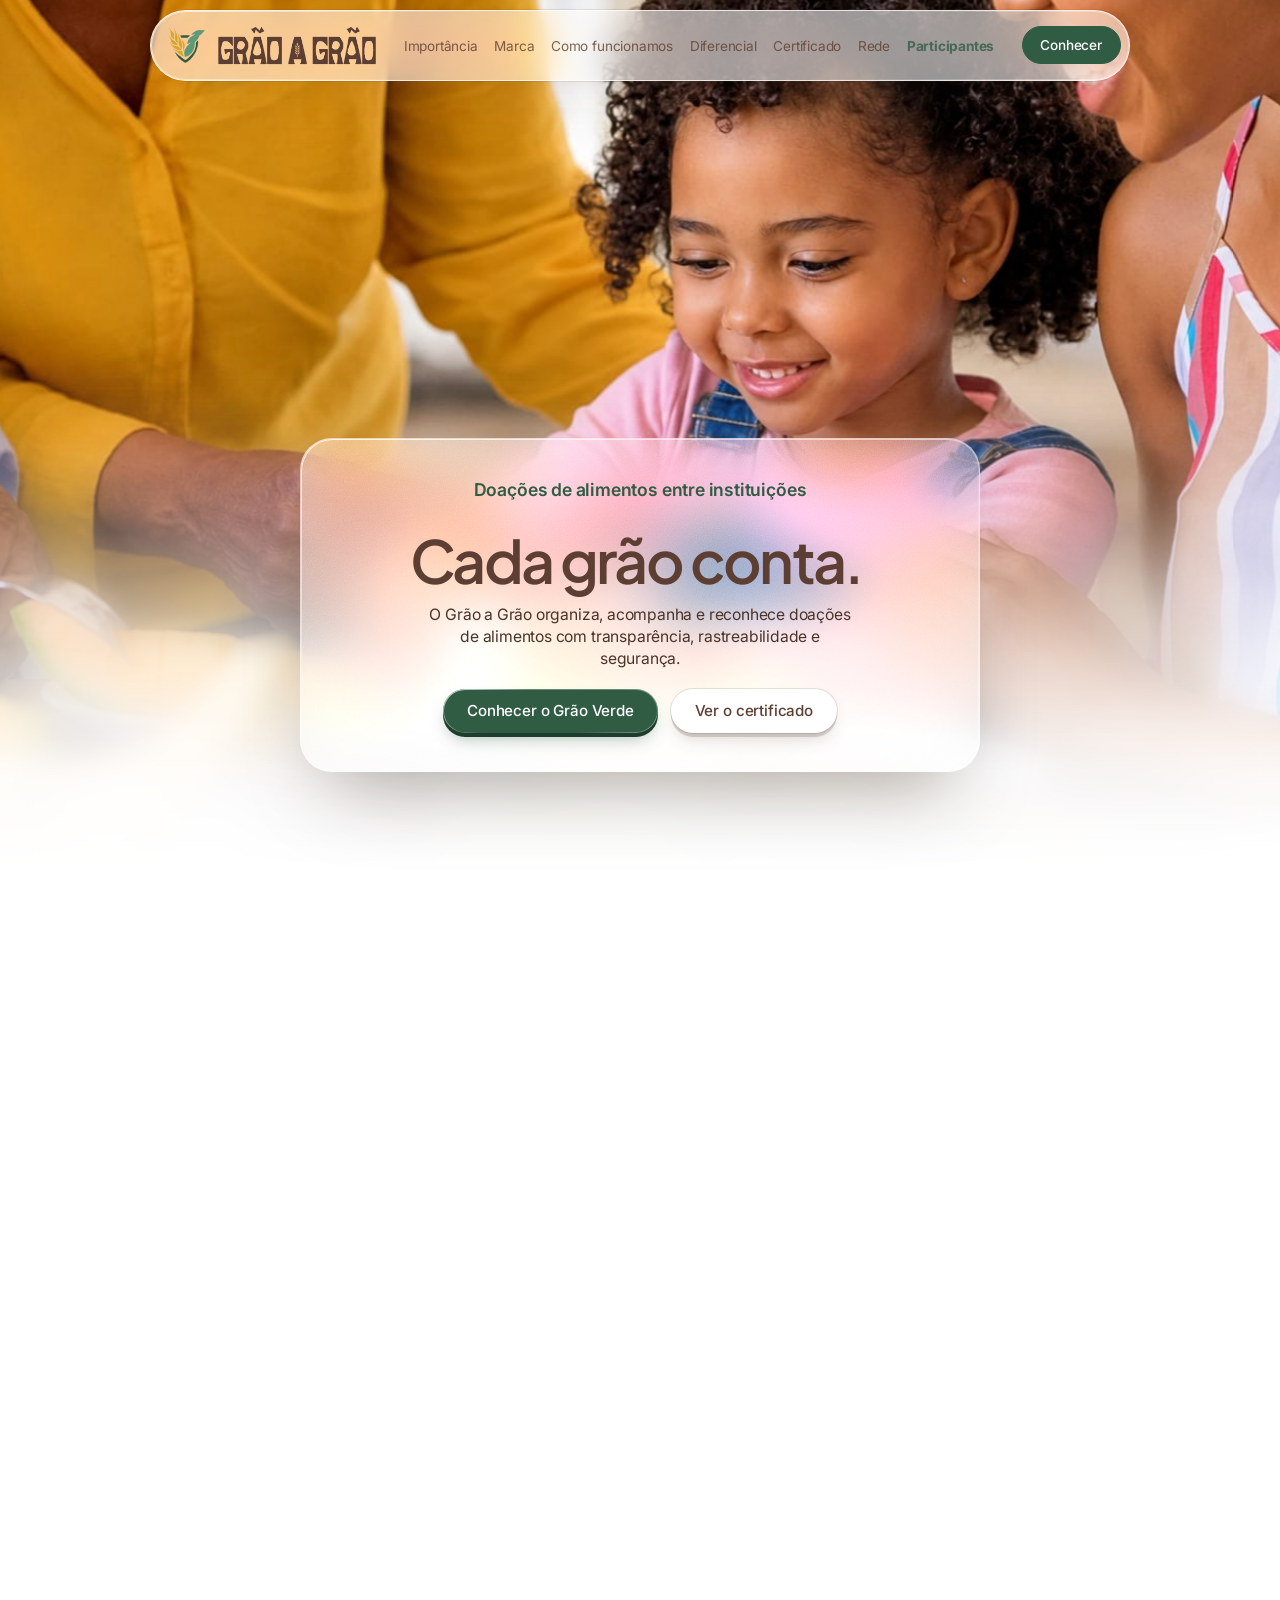
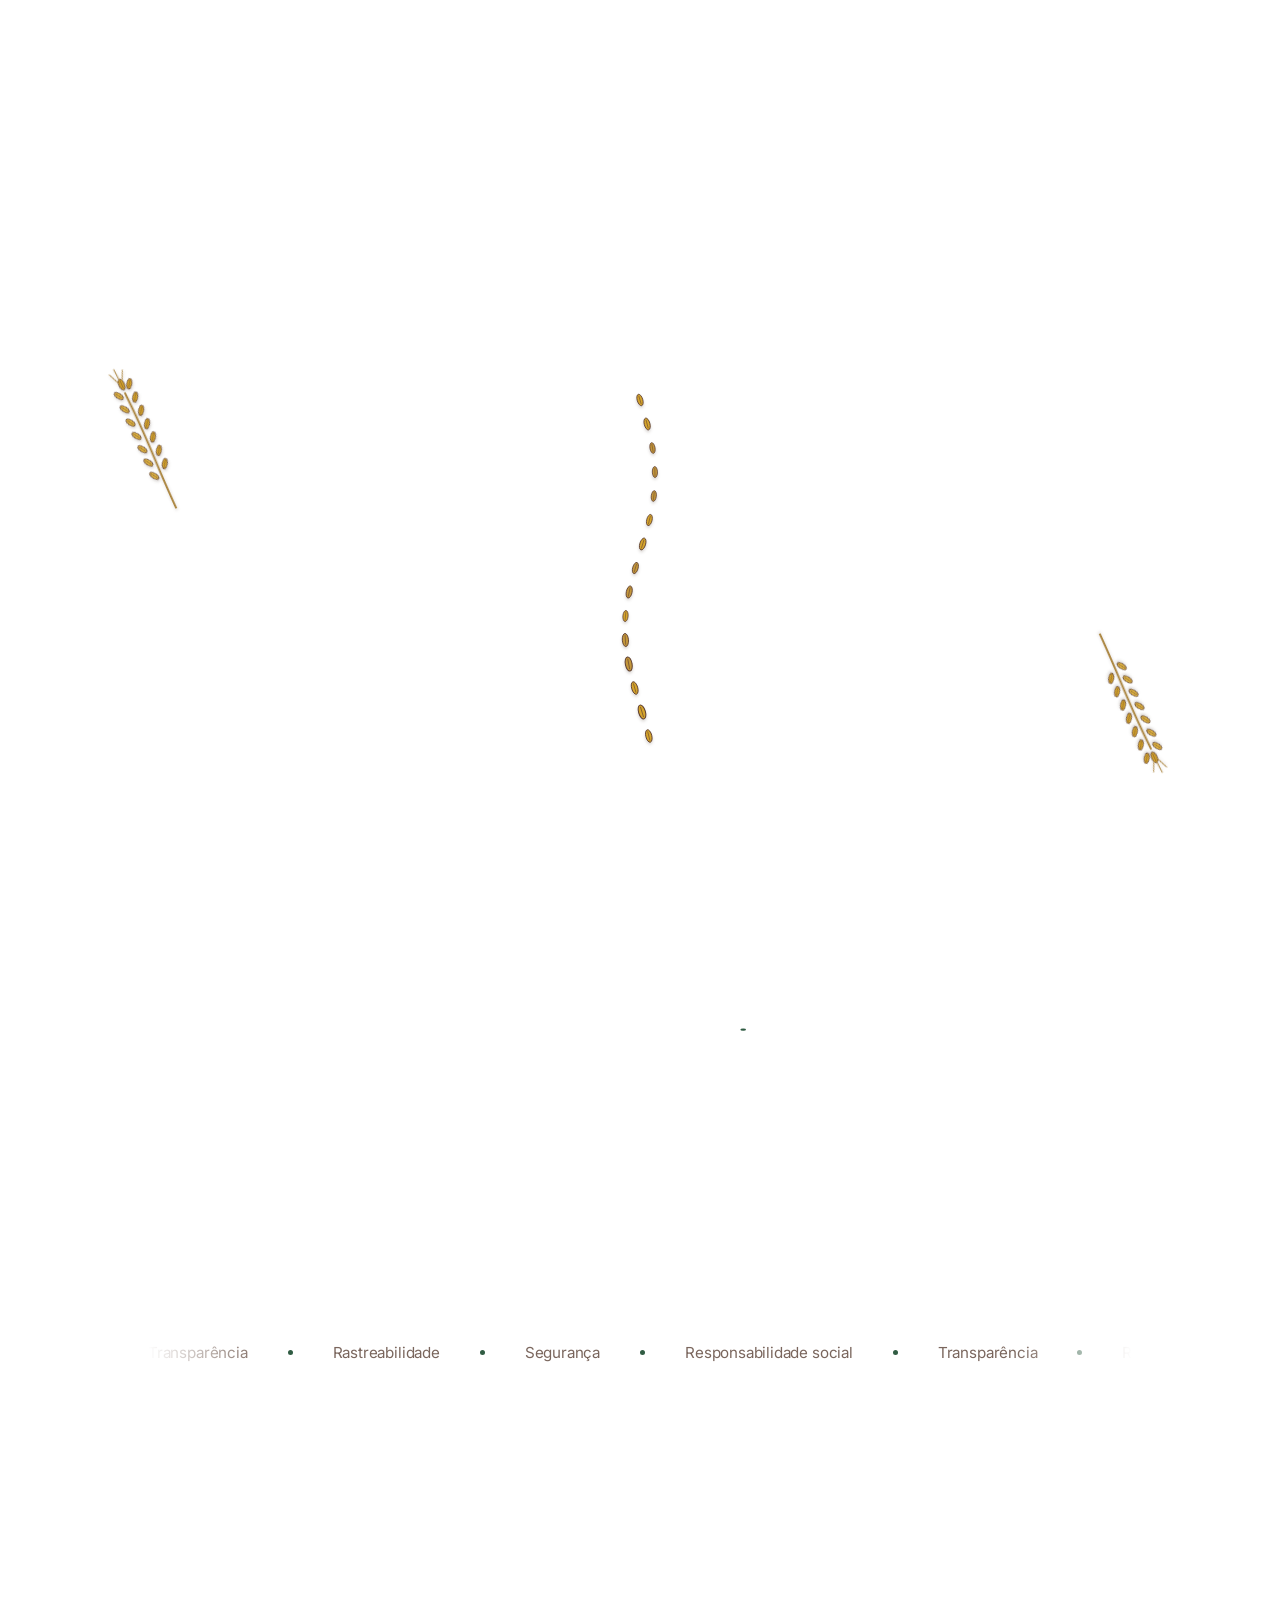
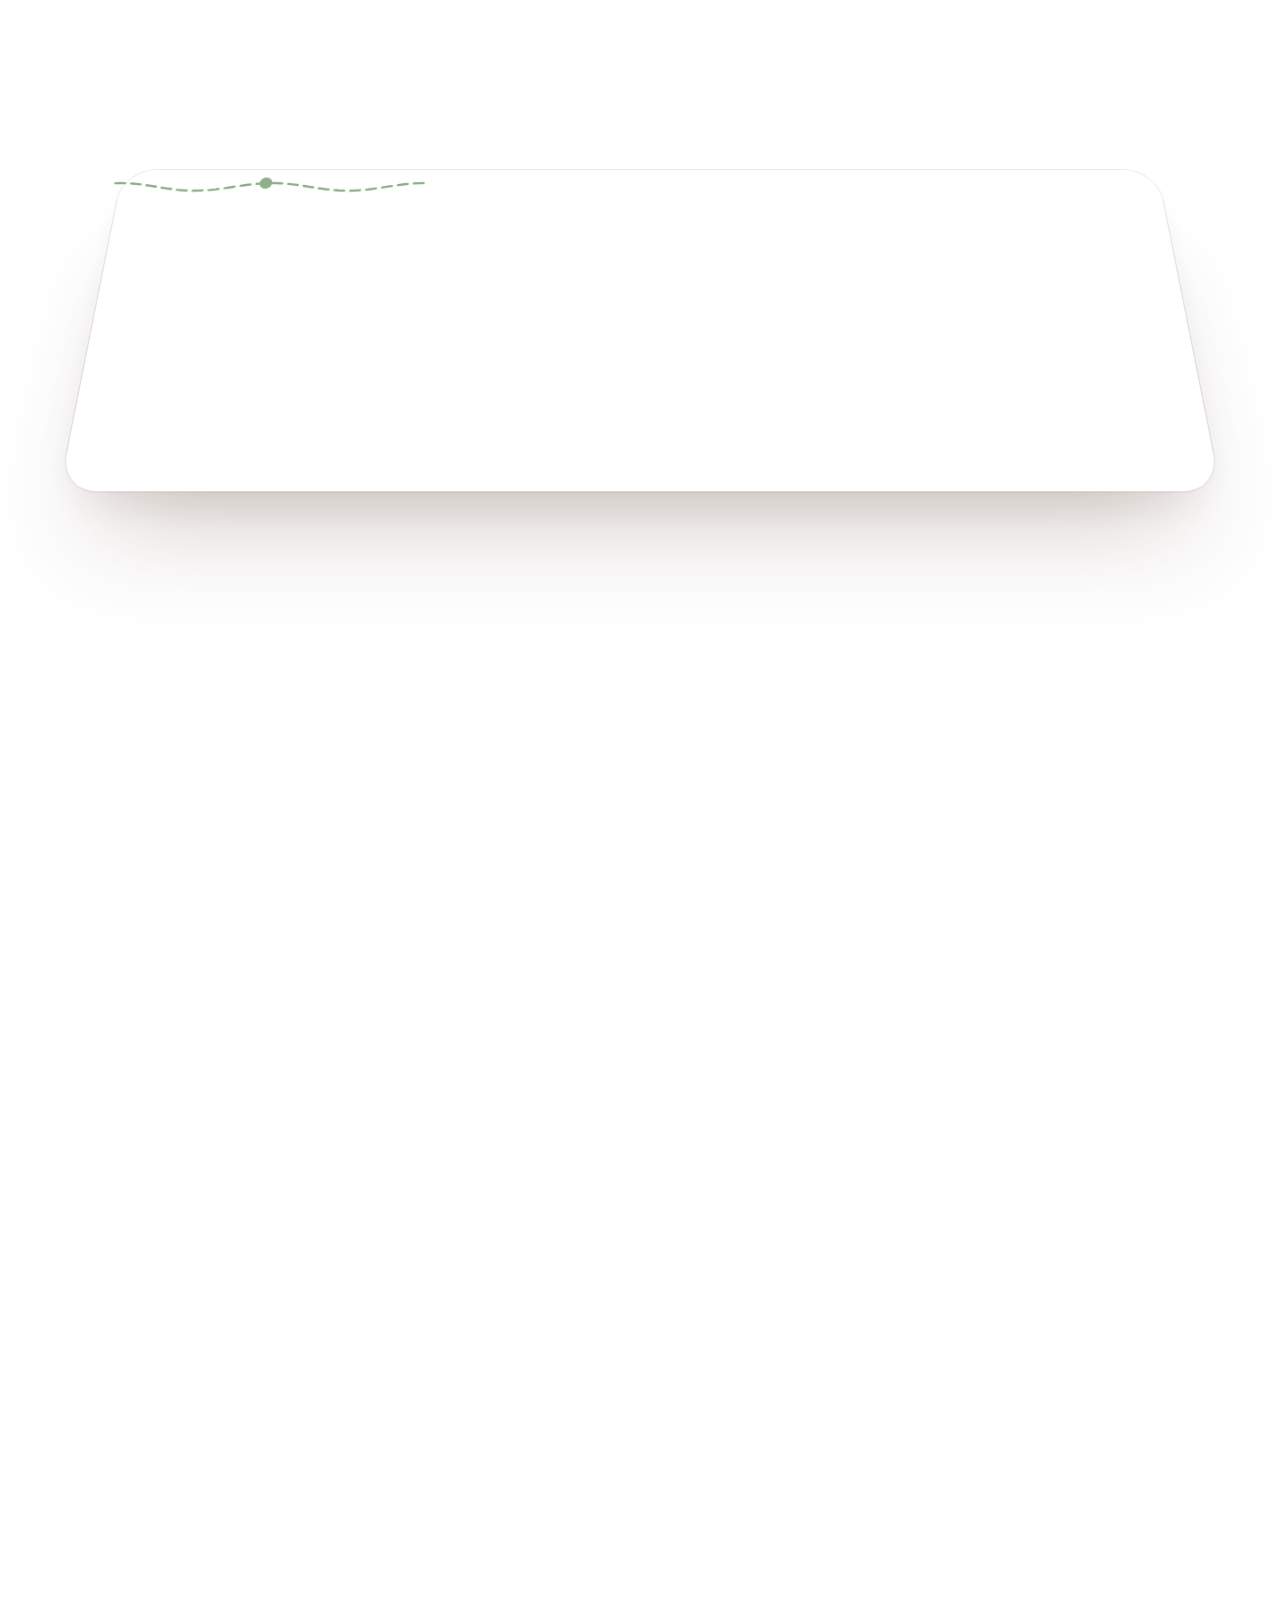
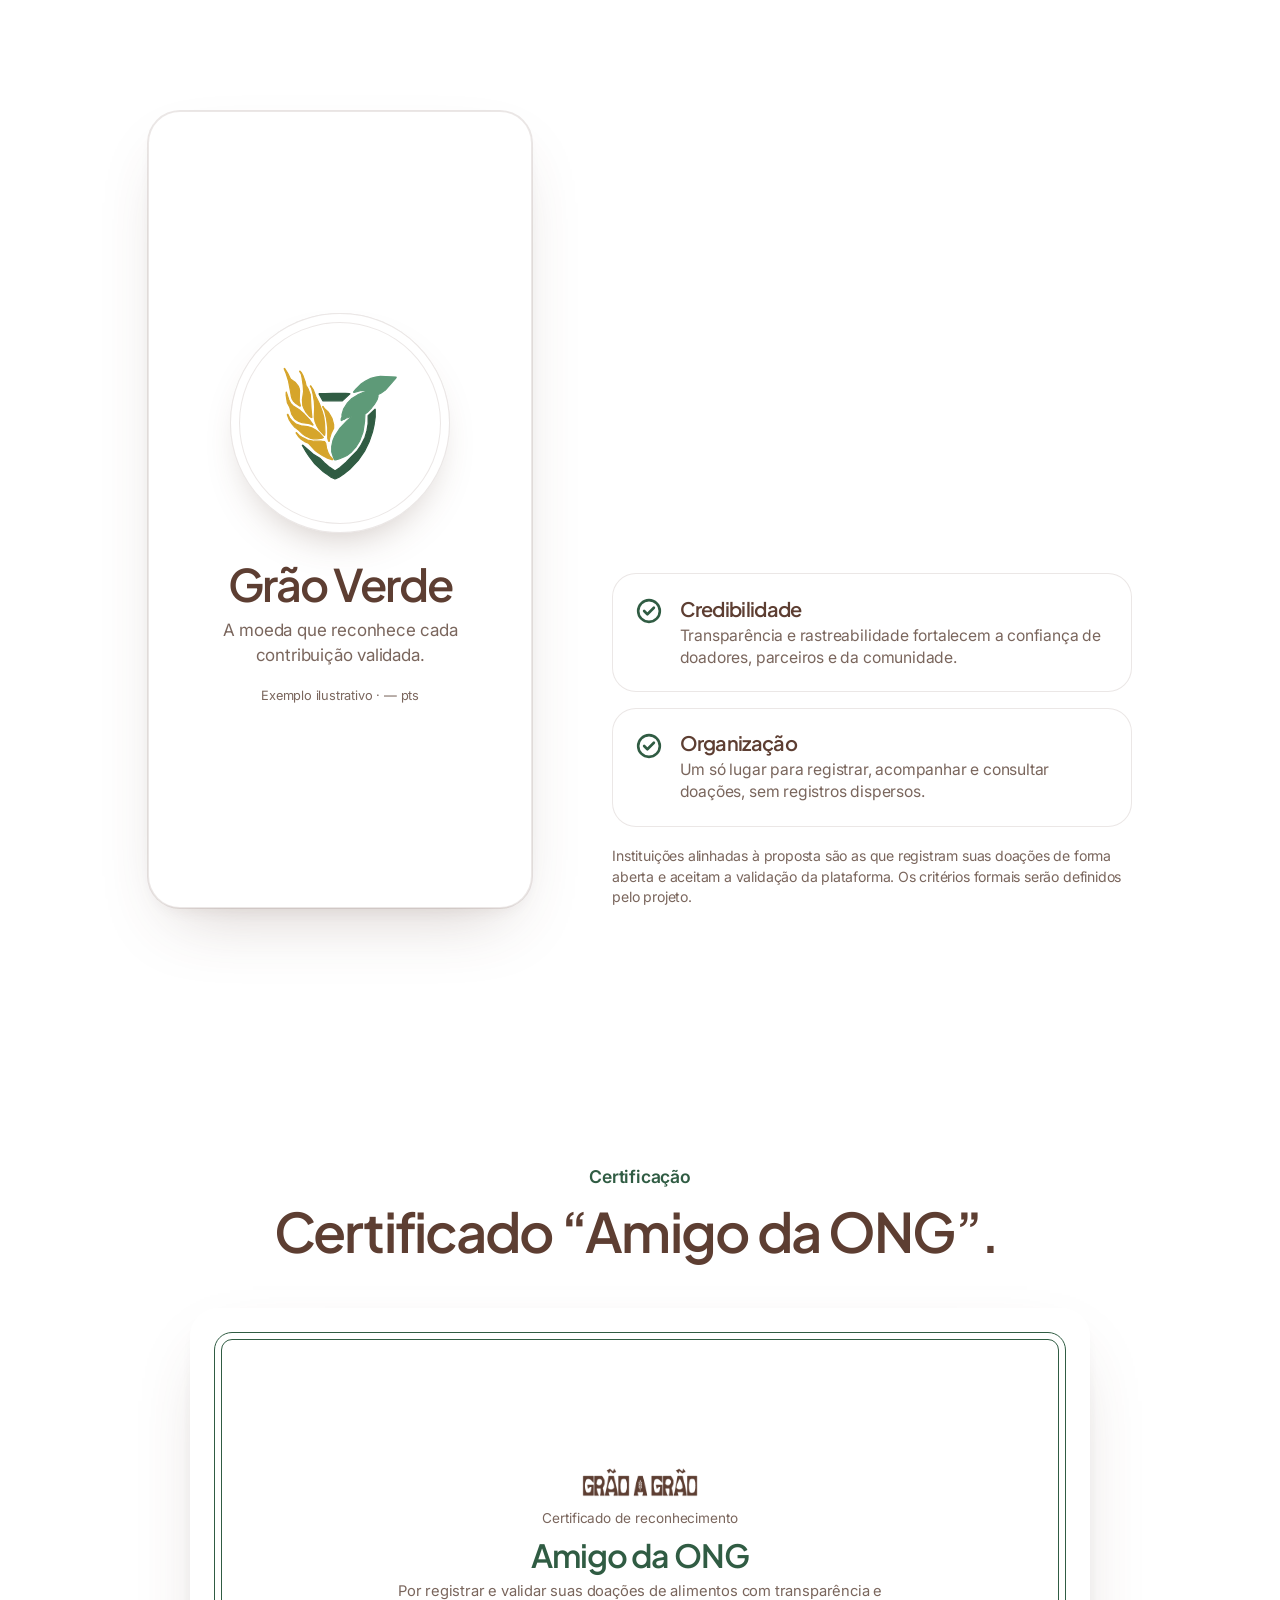
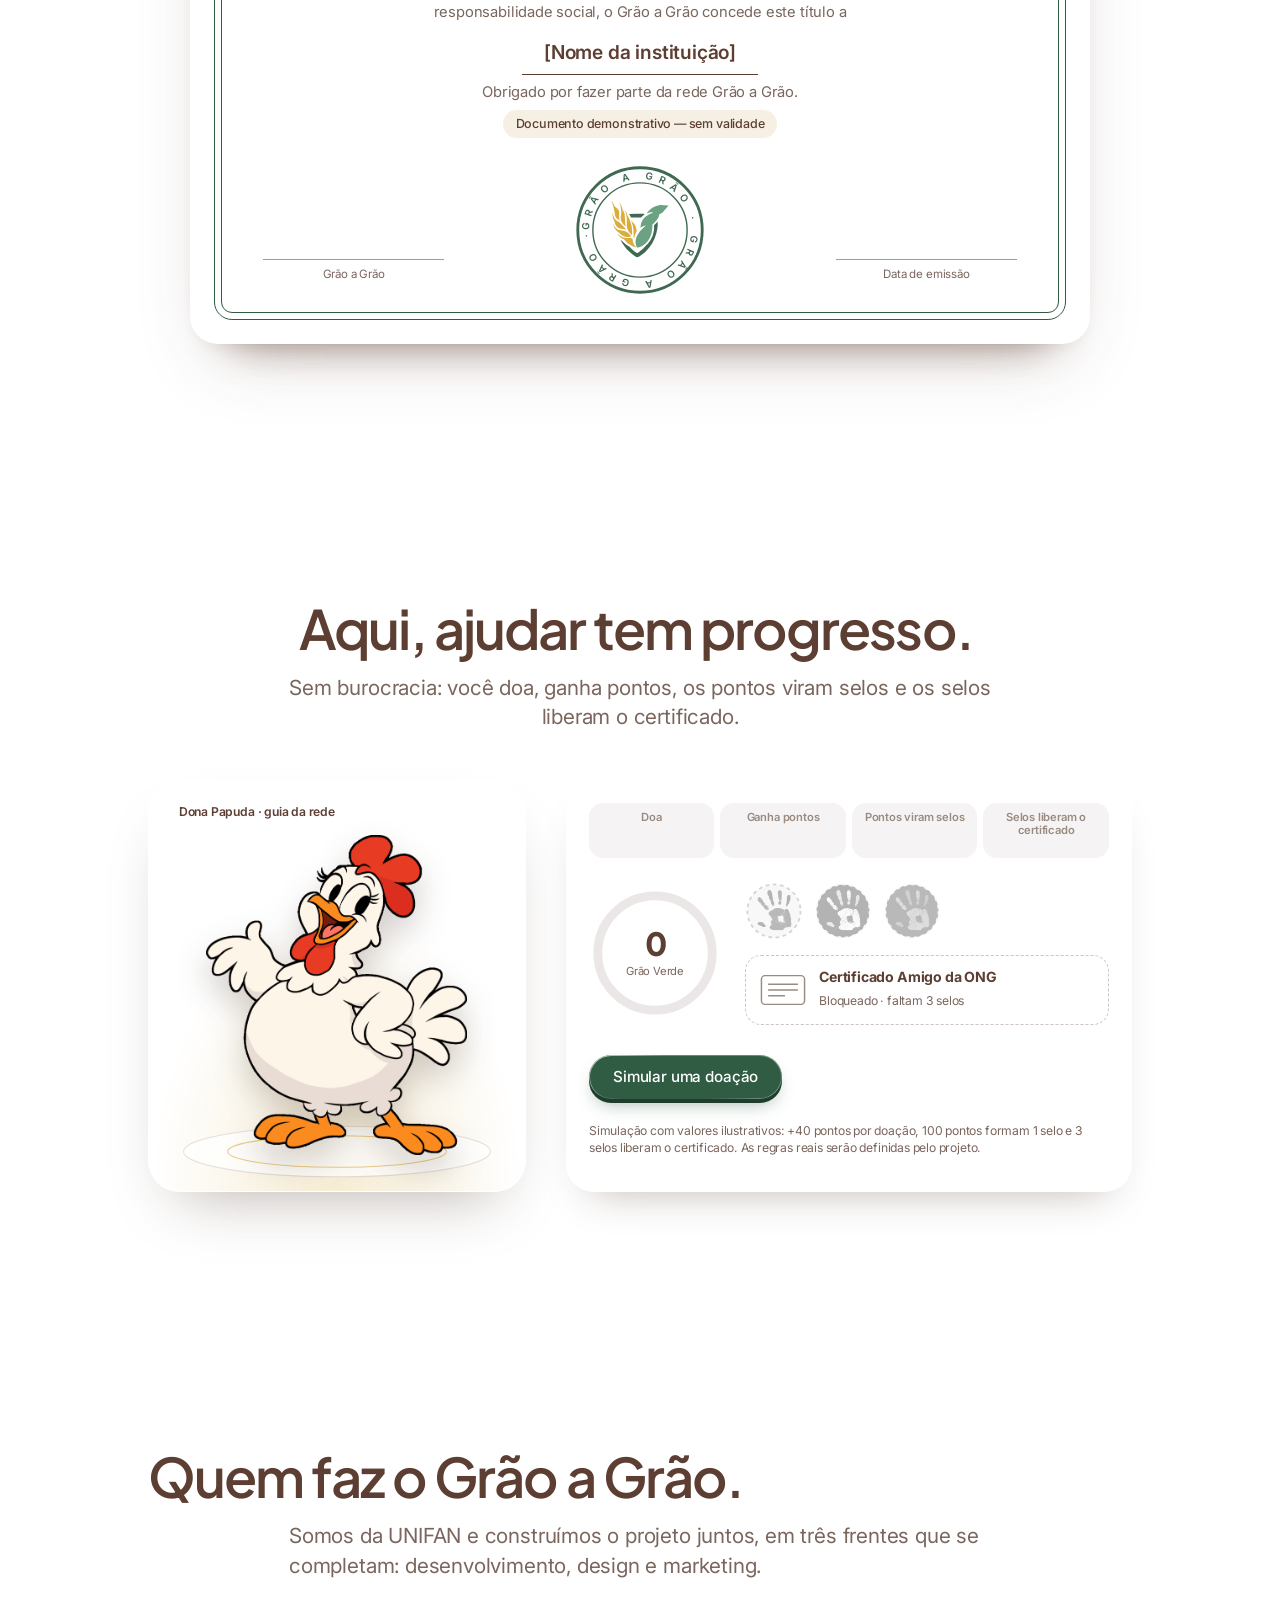
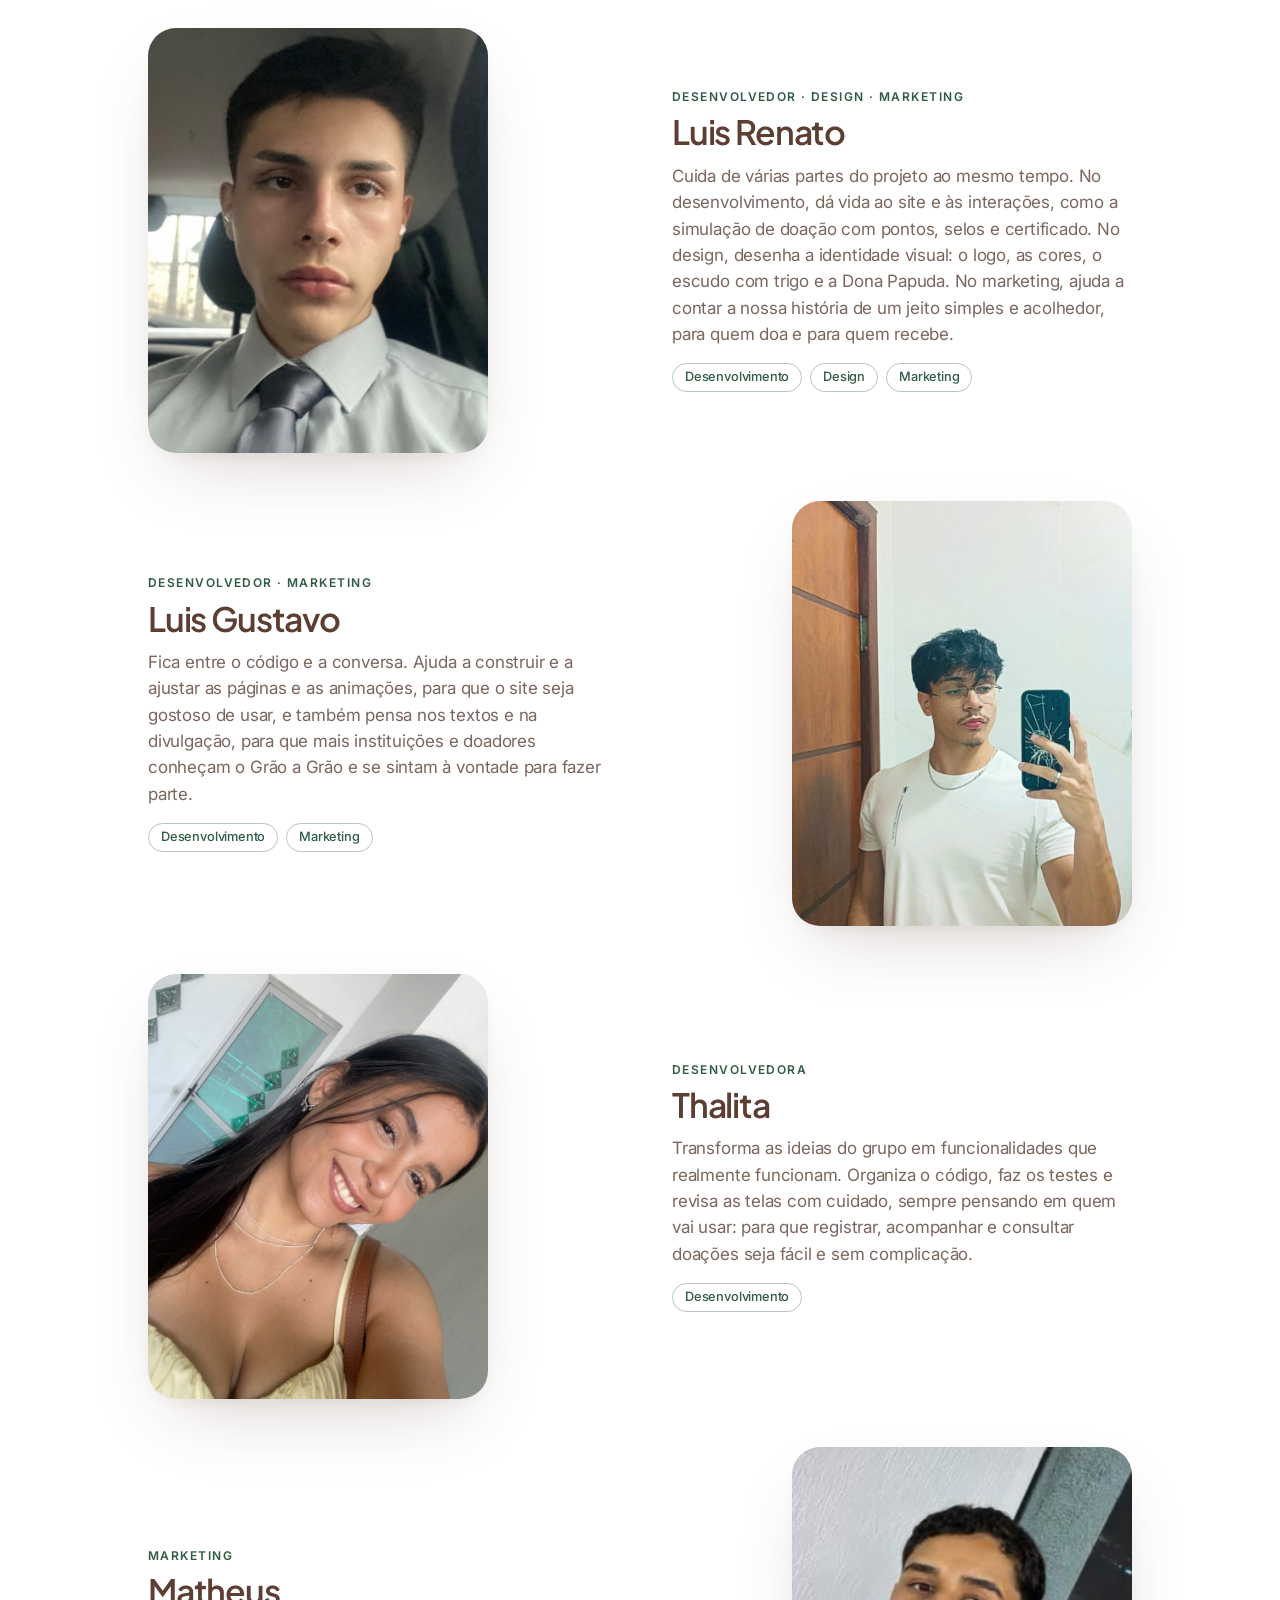
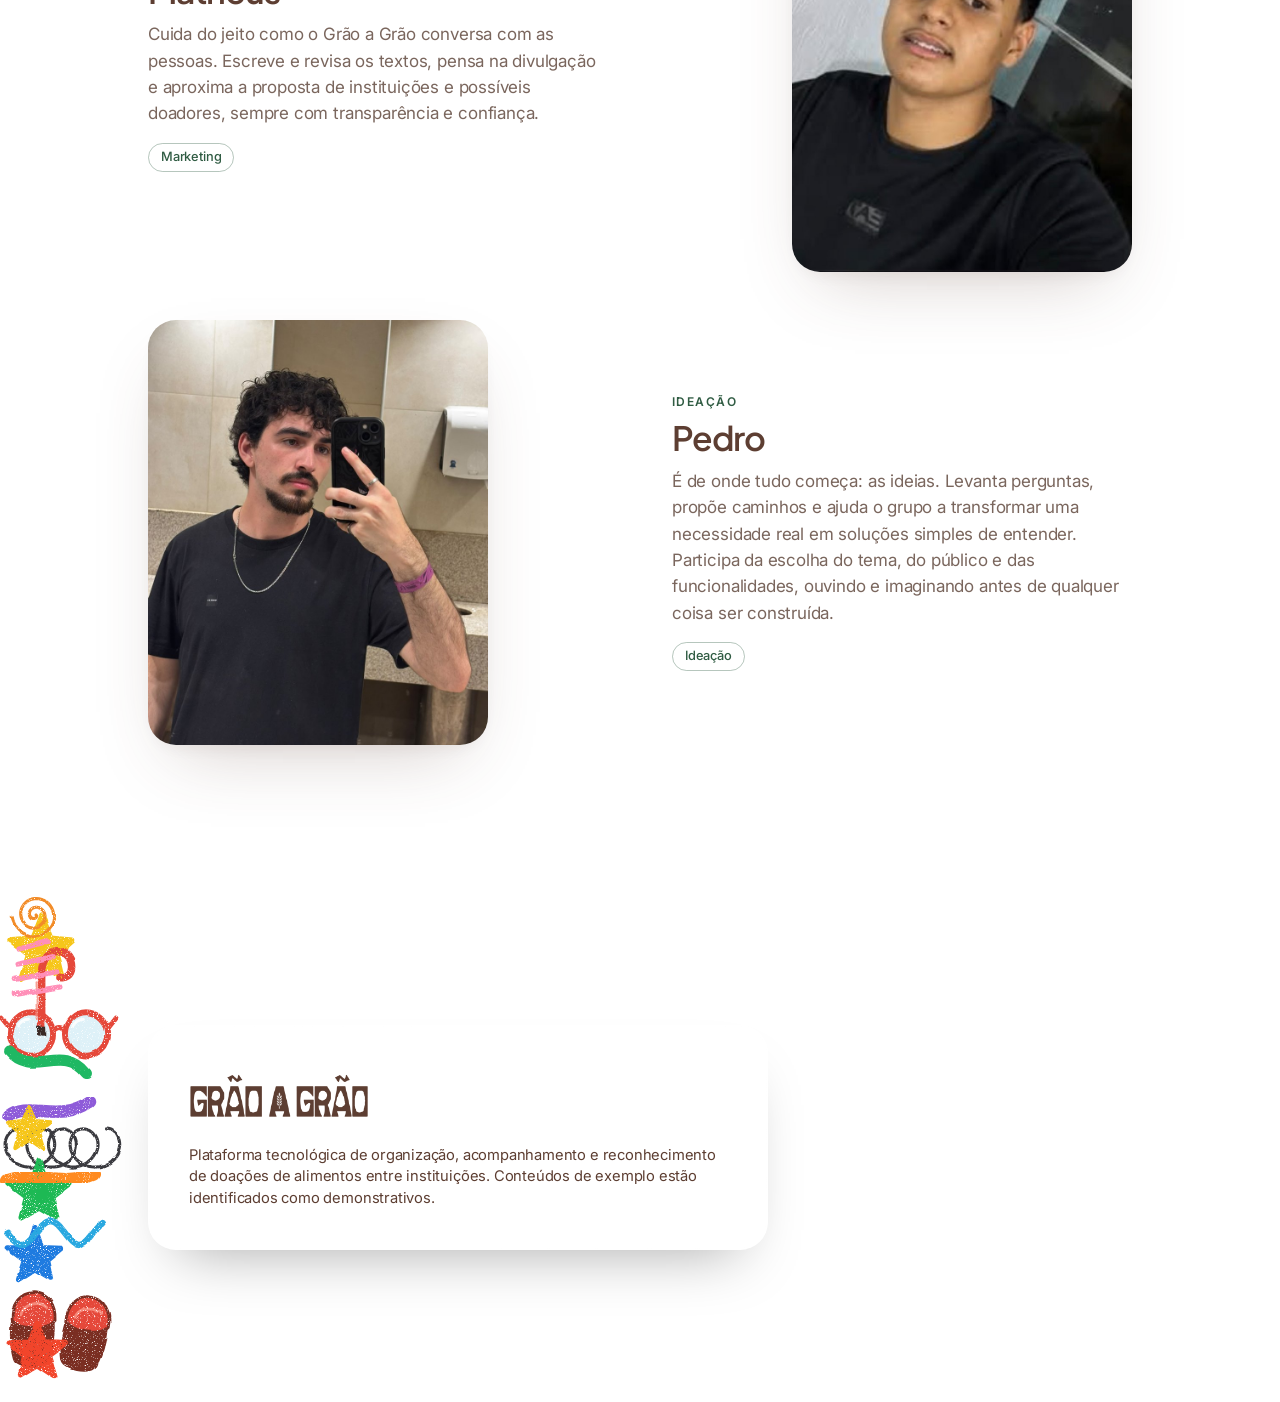
==== commit 61a68cfe: "Atualiza conteúdo visual e interações do site Co-authored-by: Copilot <223556219+Copilot@users.norep" ====
--- a/index.html
+++ b/index.html
@@ -111,10 +111,11 @@
 </div></section>
 <section id="participantes" aria-labelledby="h-eq"><div class="wrap"><h2 id="h-eq" data-split>Quem faz o Grão a Grão.</h2><p class="lead rv" style="margin-top:1rem">Somos da UNIFAN e construímos o projeto juntos, em três frentes que se completam: desenvolvimento, design e marketing.</p>
 <div class="team">
-<article class="mb rv"><figure class="mf"><svg viewBox="0 0 200 250" role="img" aria-label="Imagem ilustrativa"><rect width="200" height="250" fill="#F6F0E4"/><circle cx="100" cy="95" r="42" fill="#5D3E32"/><path d="M20 250c0-60 36-95 80-95s80 35 80 95z" fill="#305C43"/></svg><figcaption>Imagem ilustrativa</figcaption></figure><div class="mt"><small>Desenvolvedor · Design · Marketing</small><h3>Luis Renato</h3><p>Reúne três frentes do projeto. No desenvolvimento, estrutura o site e as interações, como a simulação de doação com pontos, selos e certificado. No design, cuida da identidade visual: o logo, as cores, o escudo com trigo e a mascote Dona Papuda. No marketing, ajuda a transformar a proposta em uma mensagem clara para instituições e doadores.</p><ul class="roles"><li>Desenvolvimento</li><li>Design</li><li>Marketing</li></ul></div></article>
-<article class="mb rv"><figure class="mf"><svg viewBox="0 0 200 250" role="img" aria-label="Imagem ilustrativa"><rect width="200" height="250" fill="#E6EFE9"/><circle cx="100" cy="95" r="42" fill="#305C43"/><path d="M20 250c0-60 36-95 80-95s80 35 80 95z" fill="#D6A52B"/></svg><figcaption>Imagem ilustrativa</figcaption></figure><div class="mt"><small>Desenvolvedora</small><h3>Thalita</h3><p>Atua no desenvolvimento da plataforma, transformando as ideias do projeto em funcionalidades que funcionam. Contribui com a organização do código, com os testes e com a revisão das telas, para que registrar, acompanhar e consultar doações seja simples para quem usa.</p><ul class="roles"><li>Desenvolvimento</li></ul></div></article>
-<article class="mb rv"><figure class="mf"><svg viewBox="0 0 200 250" role="img" aria-label="Imagem ilustrativa"><rect width="200" height="250" fill="#F3E6BF"/><circle cx="100" cy="95" r="42" fill="#D6A52B"/><path d="M20 250c0-60 36-95 80-95s80 35 80 95z" fill="#5D3E32"/></svg><figcaption>Imagem ilustrativa</figcaption></figure><div class="mt"><small>Desenvolvedor · Marketing</small><h3>Luis</h3><p>Divide-se entre o código e a comunicação. No desenvolvimento, colabora na construção e no ajuste das páginas e das animações. No marketing, ajuda a pensar os textos, a divulgação e a forma de apresentar o Grão a Grão para quem pode doar e para quem pode receber.</p><ul class="roles"><li>Desenvolvimento</li><li>Marketing</li></ul></div></article>
-<article class="mb rv"><figure class="mf"><svg viewBox="0 0 200 250" role="img" aria-label="Imagem ilustrativa"><rect width="200" height="250" fill="#E9DED6"/><circle cx="100" cy="95" r="42" fill="#5E9A78"/><path d="M20 250c0-60 36-95 80-95s80 35 80 95z" fill="#305C43"/></svg><figcaption>Imagem ilustrativa</figcaption></figure><div class="mt"><small>Marketing</small><h3>Mateus</h3><p>Cuida da comunicação do projeto: define como o Grão a Grão se apresenta, escreve e revisa os textos, pensa a divulgação e aproxima a proposta de instituições e possíveis doadores, sempre com foco em transparência e confiança.</p><ul class="roles"><li>Marketing</li></ul></div></article>
+<article class="mb rv"><figure class="mf"><img src="assets/png/equipe-luis-renato.jpg" alt="Foto de Luis Renato" width="800" height="1000" loading="lazy"></figure><div class="mt"><small>Desenvolvedor · Design · Marketing</small><h3>Luis Renato</h3><p>Cuida de várias partes do projeto ao mesmo tempo. No desenvolvimento, dá vida ao site e às interações, como a simulação de doação com pontos, selos e certificado. No design, desenha a identidade visual: o logo, as cores, o escudo com trigo e a Dona Papuda. No marketing, ajuda a contar a nossa história de um jeito simples e acolhedor, para quem doa e para quem recebe.</p><ul class="roles"><li>Desenvolvimento</li><li>Design</li><li>Marketing</li></ul></div></article>
+<article class="mb rv"><figure class="mf"><img src="assets/png/equipe-luis.jpg" alt="Foto de Luis Gustavo" width="800" height="1000" loading="lazy"></figure><div class="mt"><small>Desenvolvedor · Marketing</small><h3>Luis Gustavo</h3><p>Fica entre o código e a conversa. Ajuda a construir e a ajustar as páginas e as animações, para que o site seja gostoso de usar, e também pensa nos textos e na divulgação, para que mais instituições e doadores conheçam o Grão a Grão e se sintam à vontade para fazer parte.</p><ul class="roles"><li>Desenvolvimento</li><li>Marketing</li></ul></div></article>
+<article class="mb rv"><figure class="mf"><img src="assets/png/equipe-thalita.jpg" alt="Foto de Thalita" width="800" height="1000" loading="lazy"></figure><div class="mt"><small>Desenvolvedora</small><h3>Thalita</h3><p>Transforma as ideias do grupo em funcionalidades que realmente funcionam. Organiza o código, faz os testes e revisa as telas com cuidado, sempre pensando em quem vai usar: para que registrar, acompanhar e consultar doações seja fácil e sem complicação.</p><ul class="roles"><li>Desenvolvimento</li></ul></div></article>
+<article class="mb rv"><figure class="mf"><img src="assets/png/equipe-matheus.jpg" alt="Foto de Matheus" width="800" height="1000" loading="lazy"></figure><div class="mt"><small>Marketing</small><h3>Matheus</h3><p>Cuida do jeito como o Grão a Grão conversa com as pessoas. Escreve e revisa os textos, pensa na divulgação e aproxima a proposta de instituições e possíveis doadores, sempre com transparência e confiança.</p><ul class="roles"><li>Marketing</li></ul></div></article>
+<article class="mb rv"><figure class="mf"><img src="assets/png/equipe-ideacao.jpg" alt="Foto do integrante de ideação" width="800" height="1000" loading="lazy"></figure><div class="mt"><small>Ideação</small><h3>Pedro</h3><p>É de onde tudo começa: as ideias. Levanta perguntas, propõe caminhos e ajuda o grupo a transformar uma necessidade real em soluções simples de entender. Participa da escolha do tema, do público e das funcionalidades, ouvindo e imaginando antes de qualquer coisa ser construída.</p><ul class="roles"><li>Ideação</li></ul></div></article>
 </div></div></section>
 </main>
 
--- a/css/styles.css
+++ b/css/styles.css
@@ -484,3 +484,18 @@
 .ndl{position:absolute;z-index:4;pointer-events:none;width:32px;height:64px;opacity:0;transform:translateY(-10px);transition:opacity .8s ease .2s,transform 1s var(--out) .2s;filter:drop-shadow(0 2px 1.5px rgba(60,38,24,.25))}
 .sc-card.in .ndl{opacity:1;transform:none}
 @media(prefers-reduced-motion:reduce){.stitch{clip-path:none;transition:none}.ndl{opacity:1;transform:none;transition:none}}
+
+.mf img{display:block;width:100%;height:100%;object-fit:cover}
+/* ===== barra de navegação (ajuste) ===== */
+nav{max-width:1120px;min-width:0;padding:.5rem .55rem .5rem 1.1rem;gap:.8rem}
+nav .btn{flex:none;margin-left:auto}
+nav .brand{flex:none}
+nav ul{min-width:0}
+header{left:.6rem;right:.6rem}
+@media(min-width:1180px){nav ul{margin:0 auto;gap:clamp(.7rem,1.3vw,1.4rem)}nav ul a{font-size:.88rem}}
+@media(max-width:1179px){nav{flex-wrap:wrap}nav ul{order:3;flex:1 1 100%;width:100%;overflow-x:auto;justify-content:flex-start}}
+#publico{overflow-x:clip}
+
+@media(min-width:1180px){nav ul{margin:0 0 0 auto}nav .btn{margin-left:1.1rem}}
+
+@media(min-width:1180px){nav{width:auto}nav ul{margin:0 0 0 .9rem}nav .btn{margin-left:.9rem}}
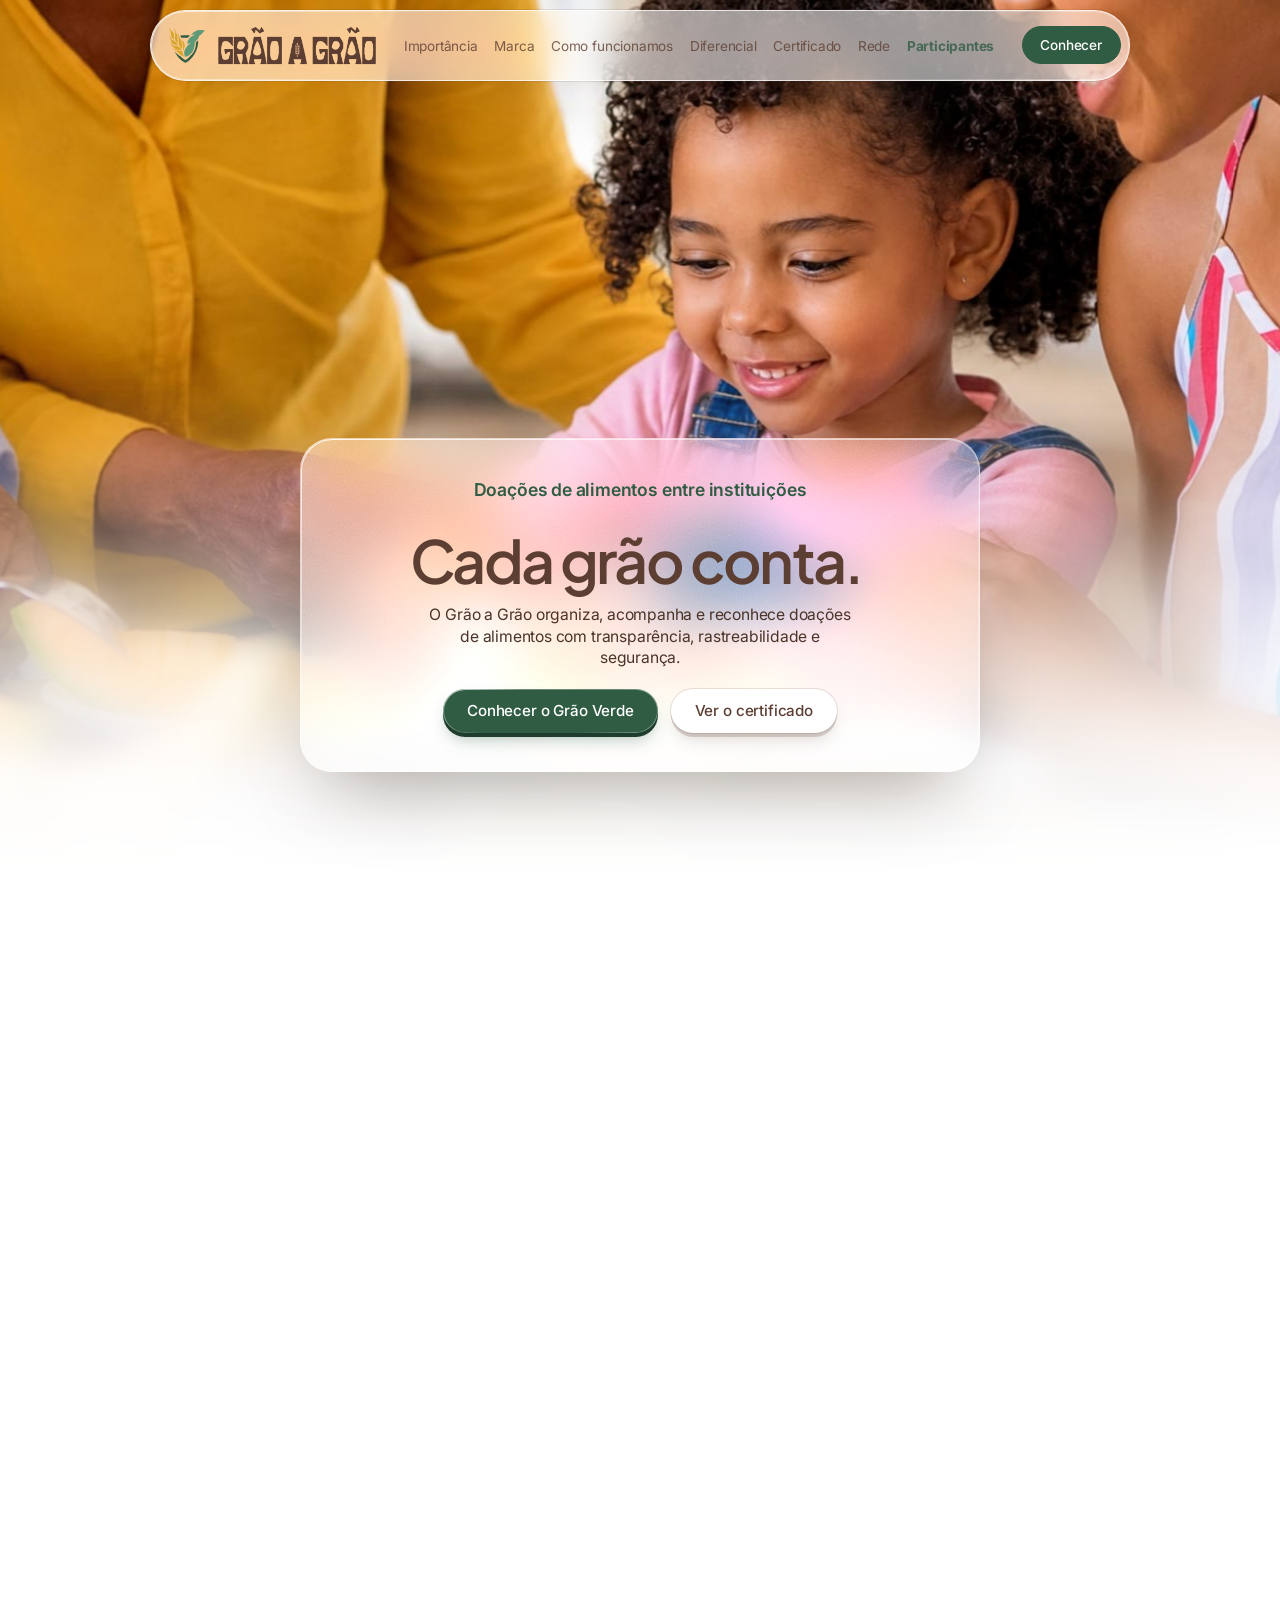
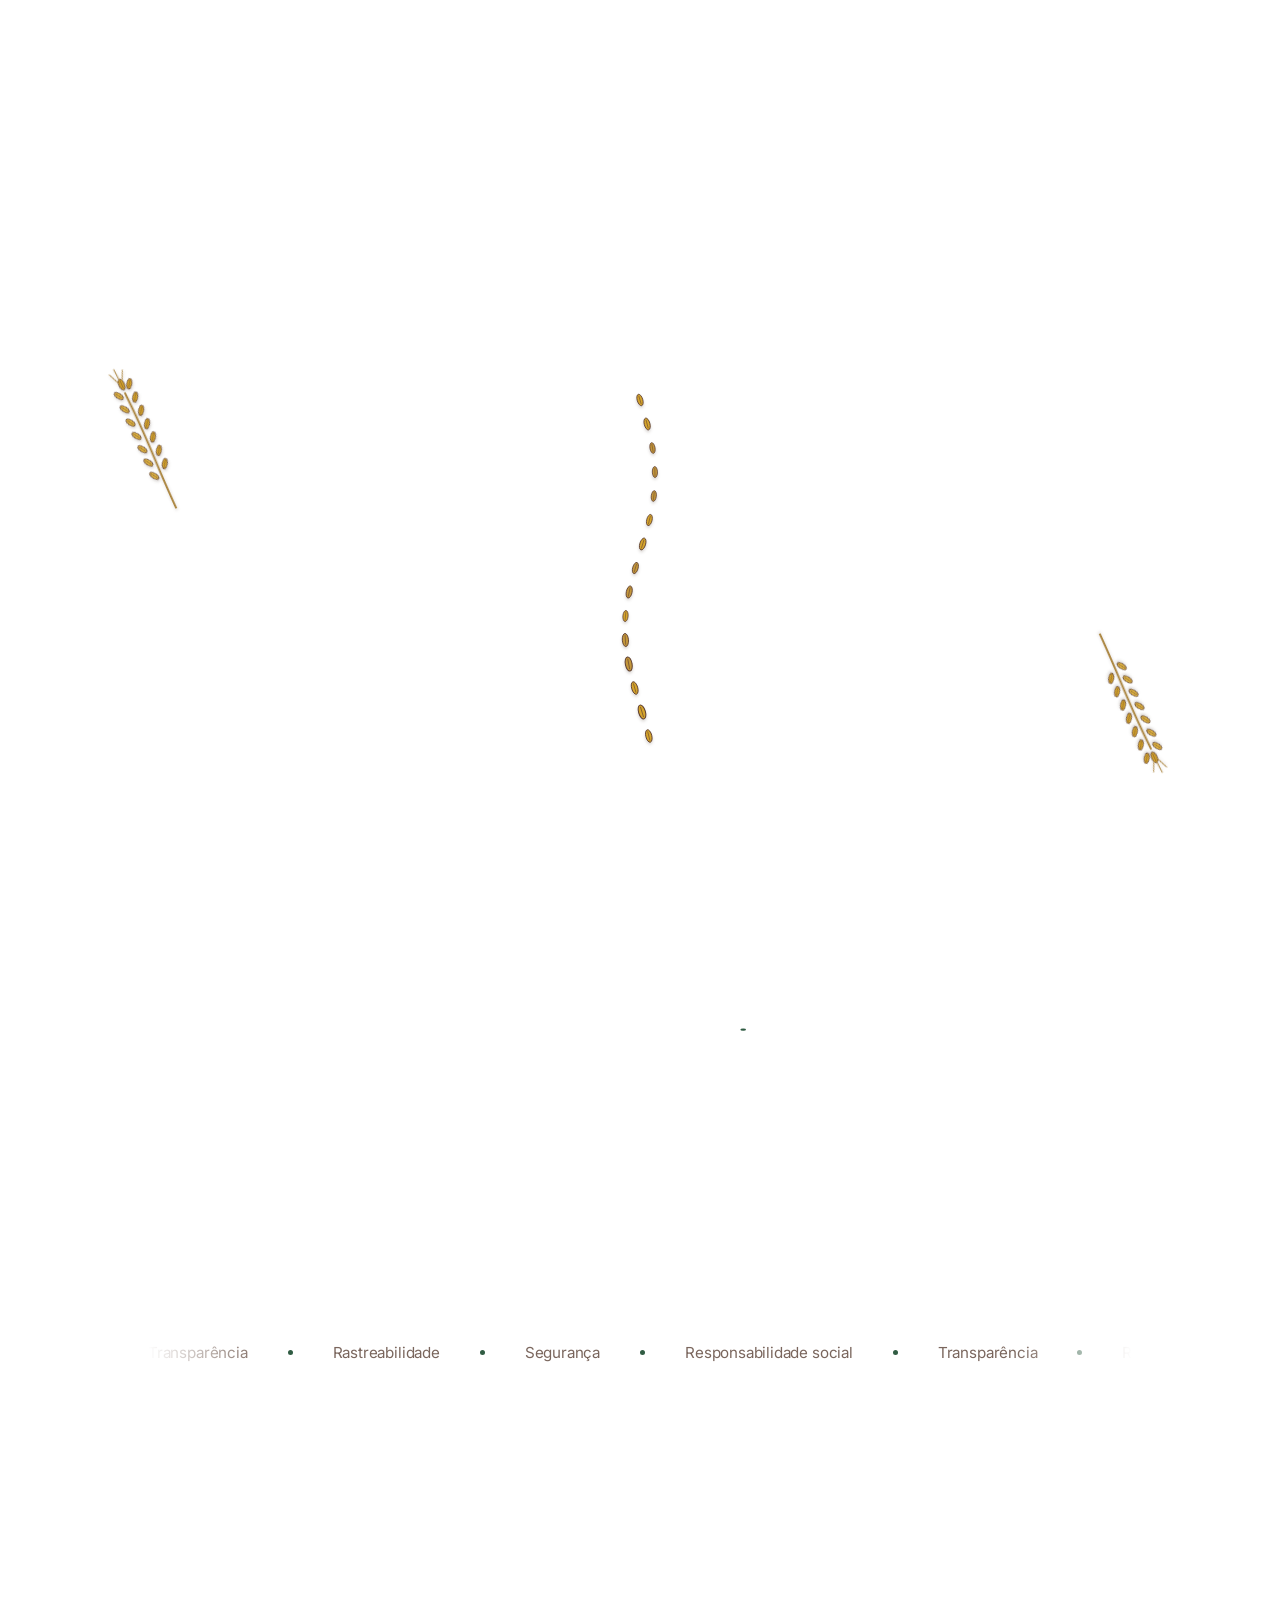
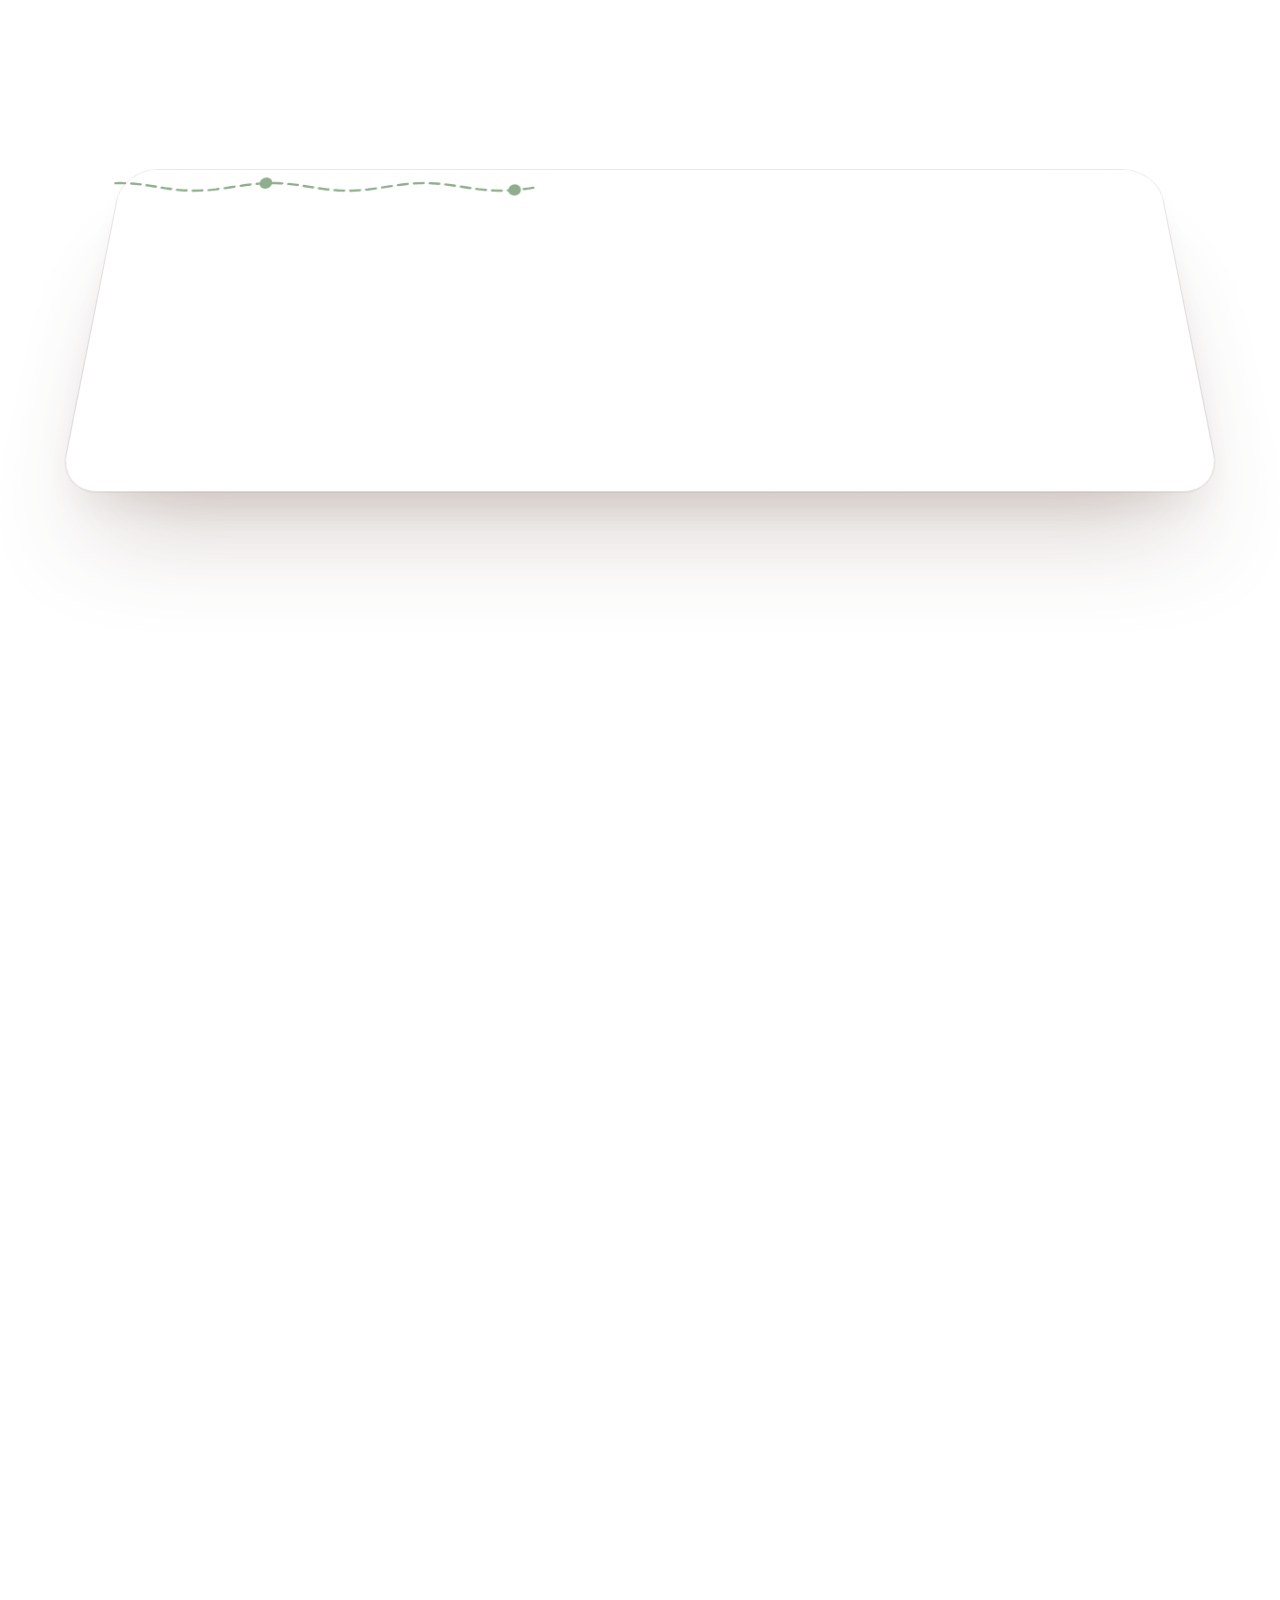
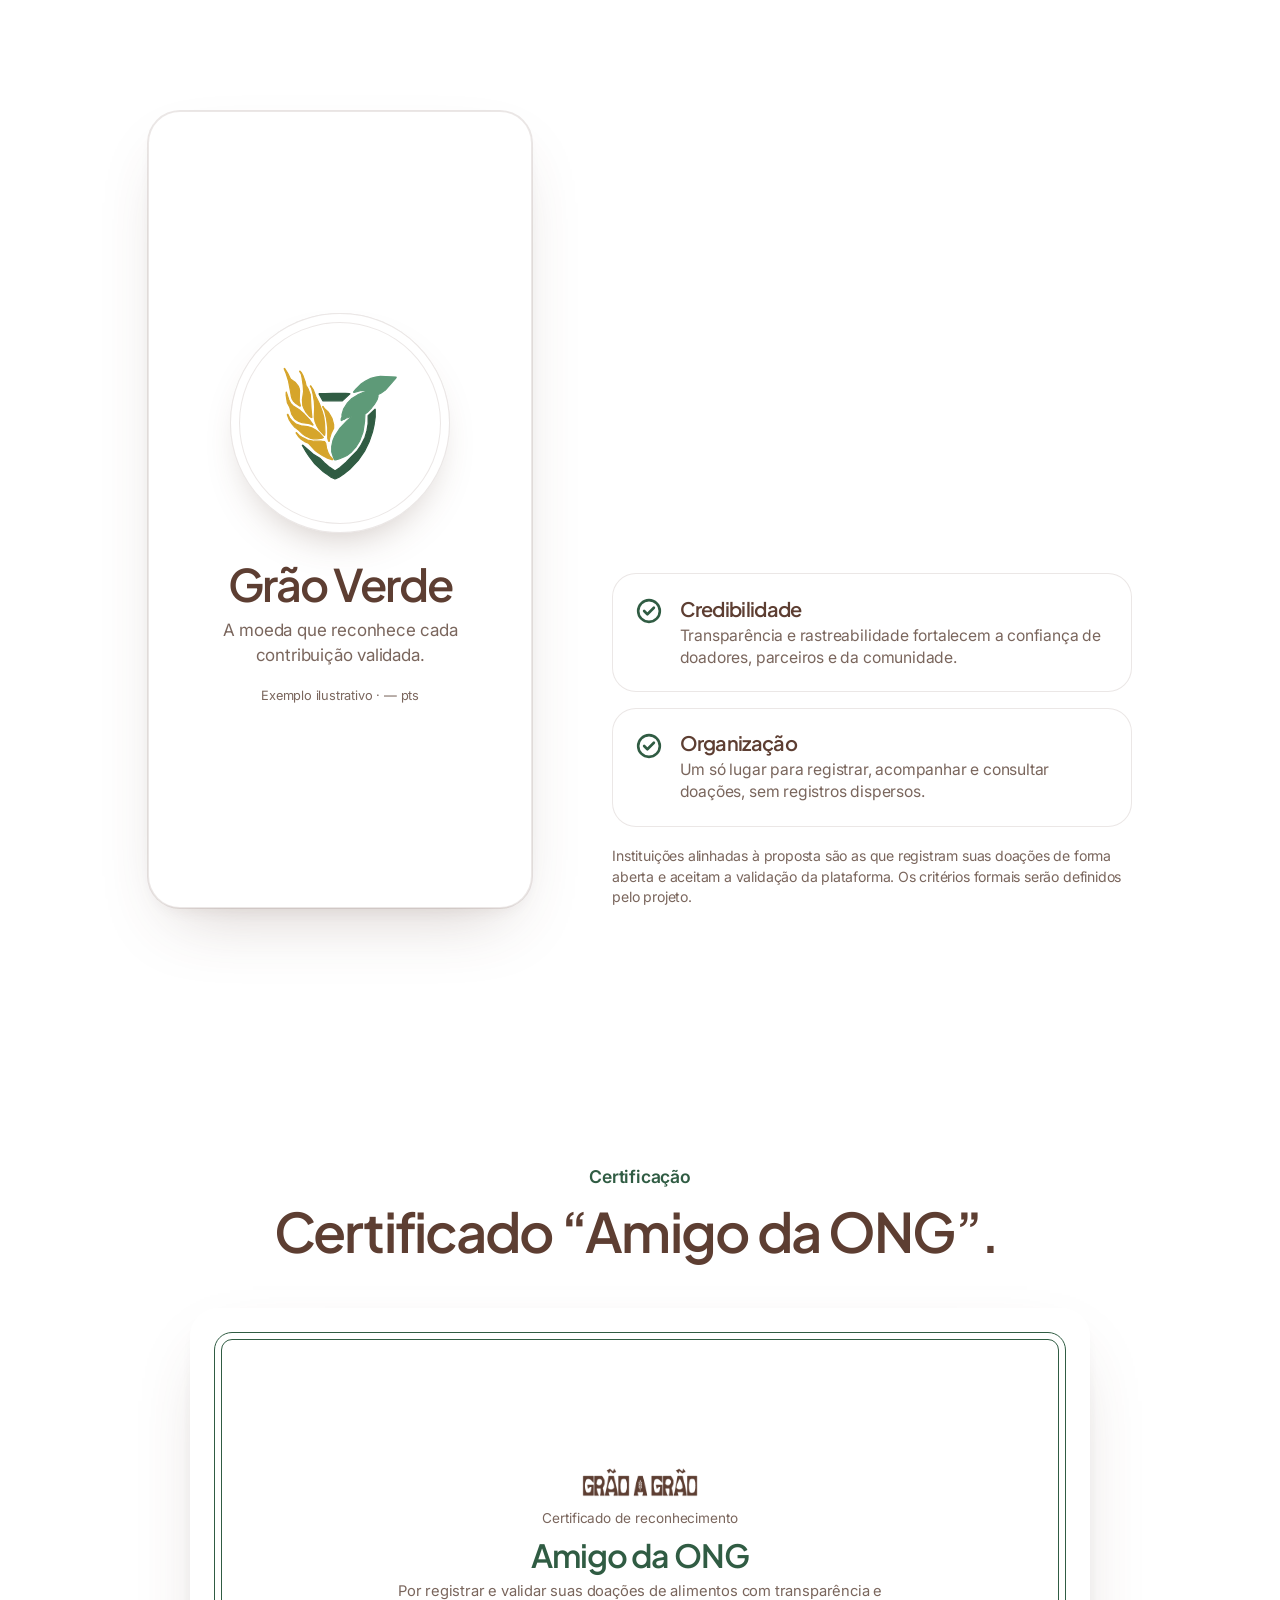
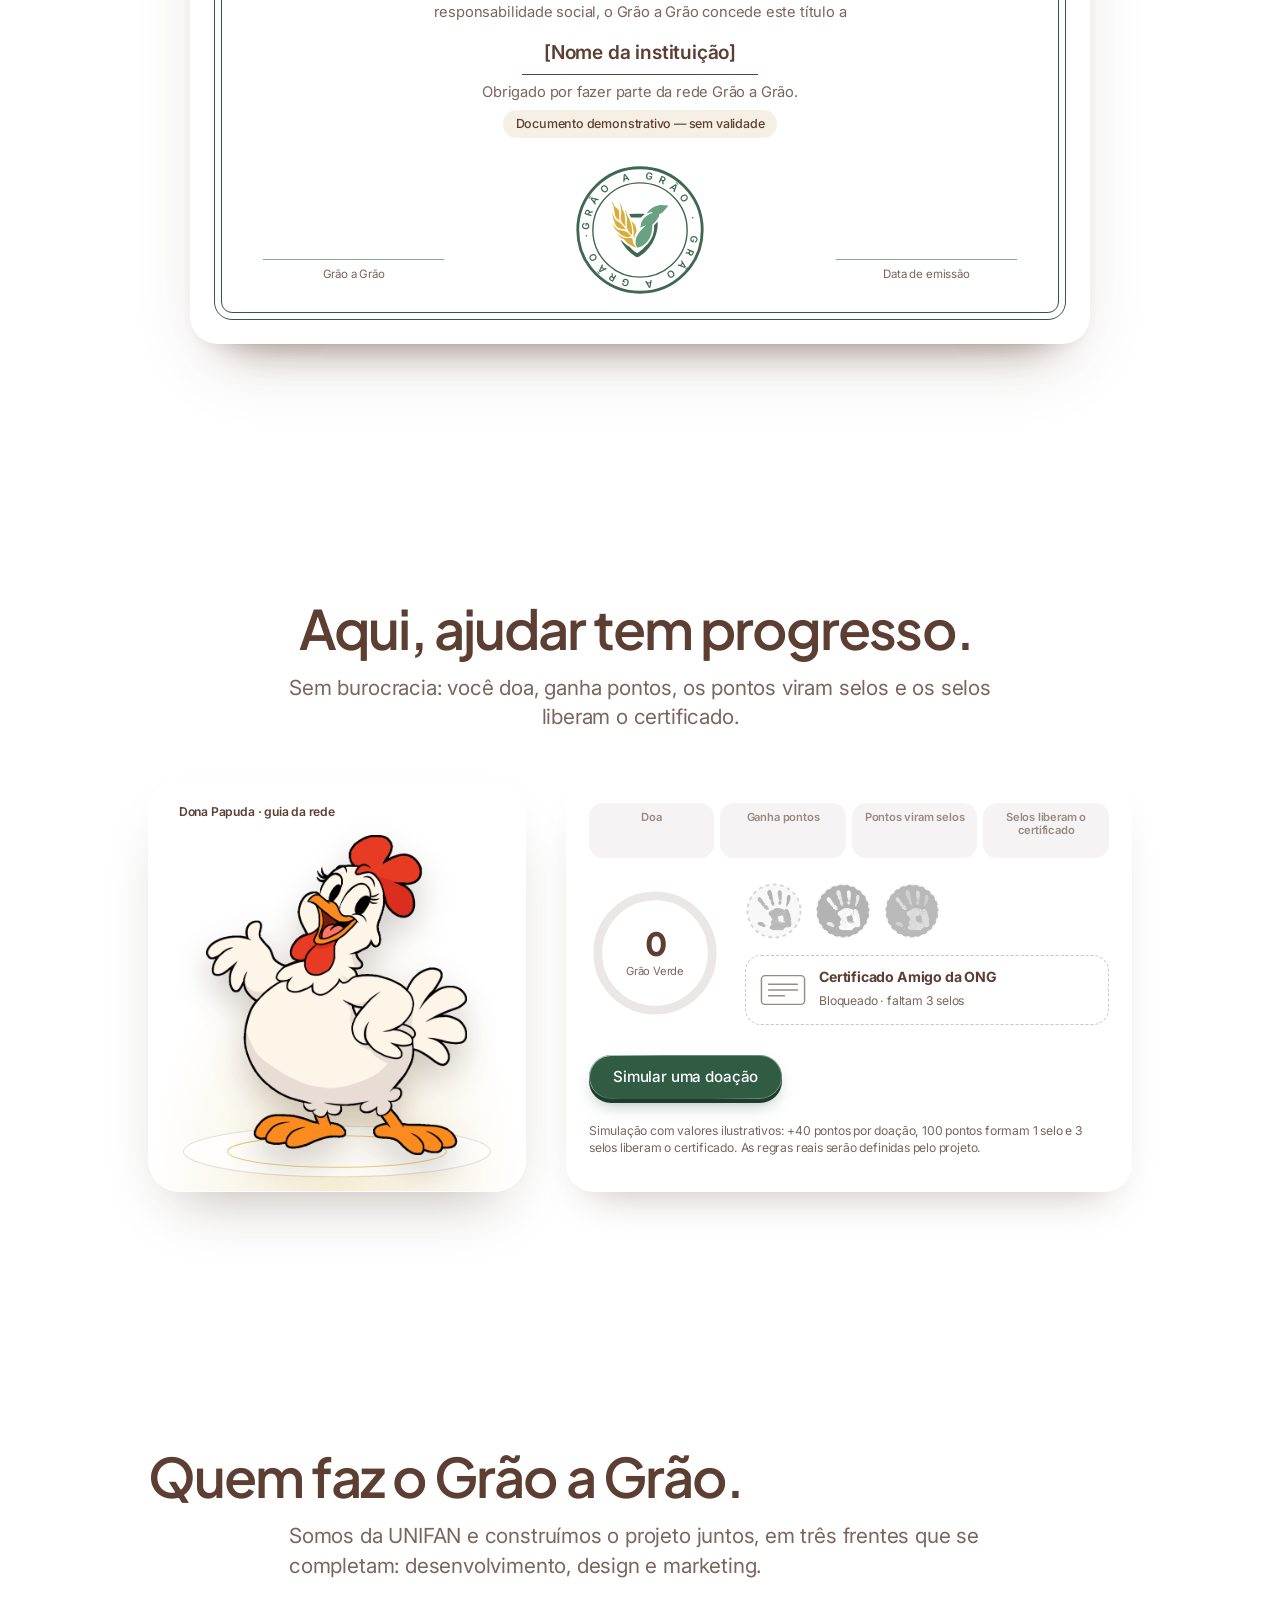
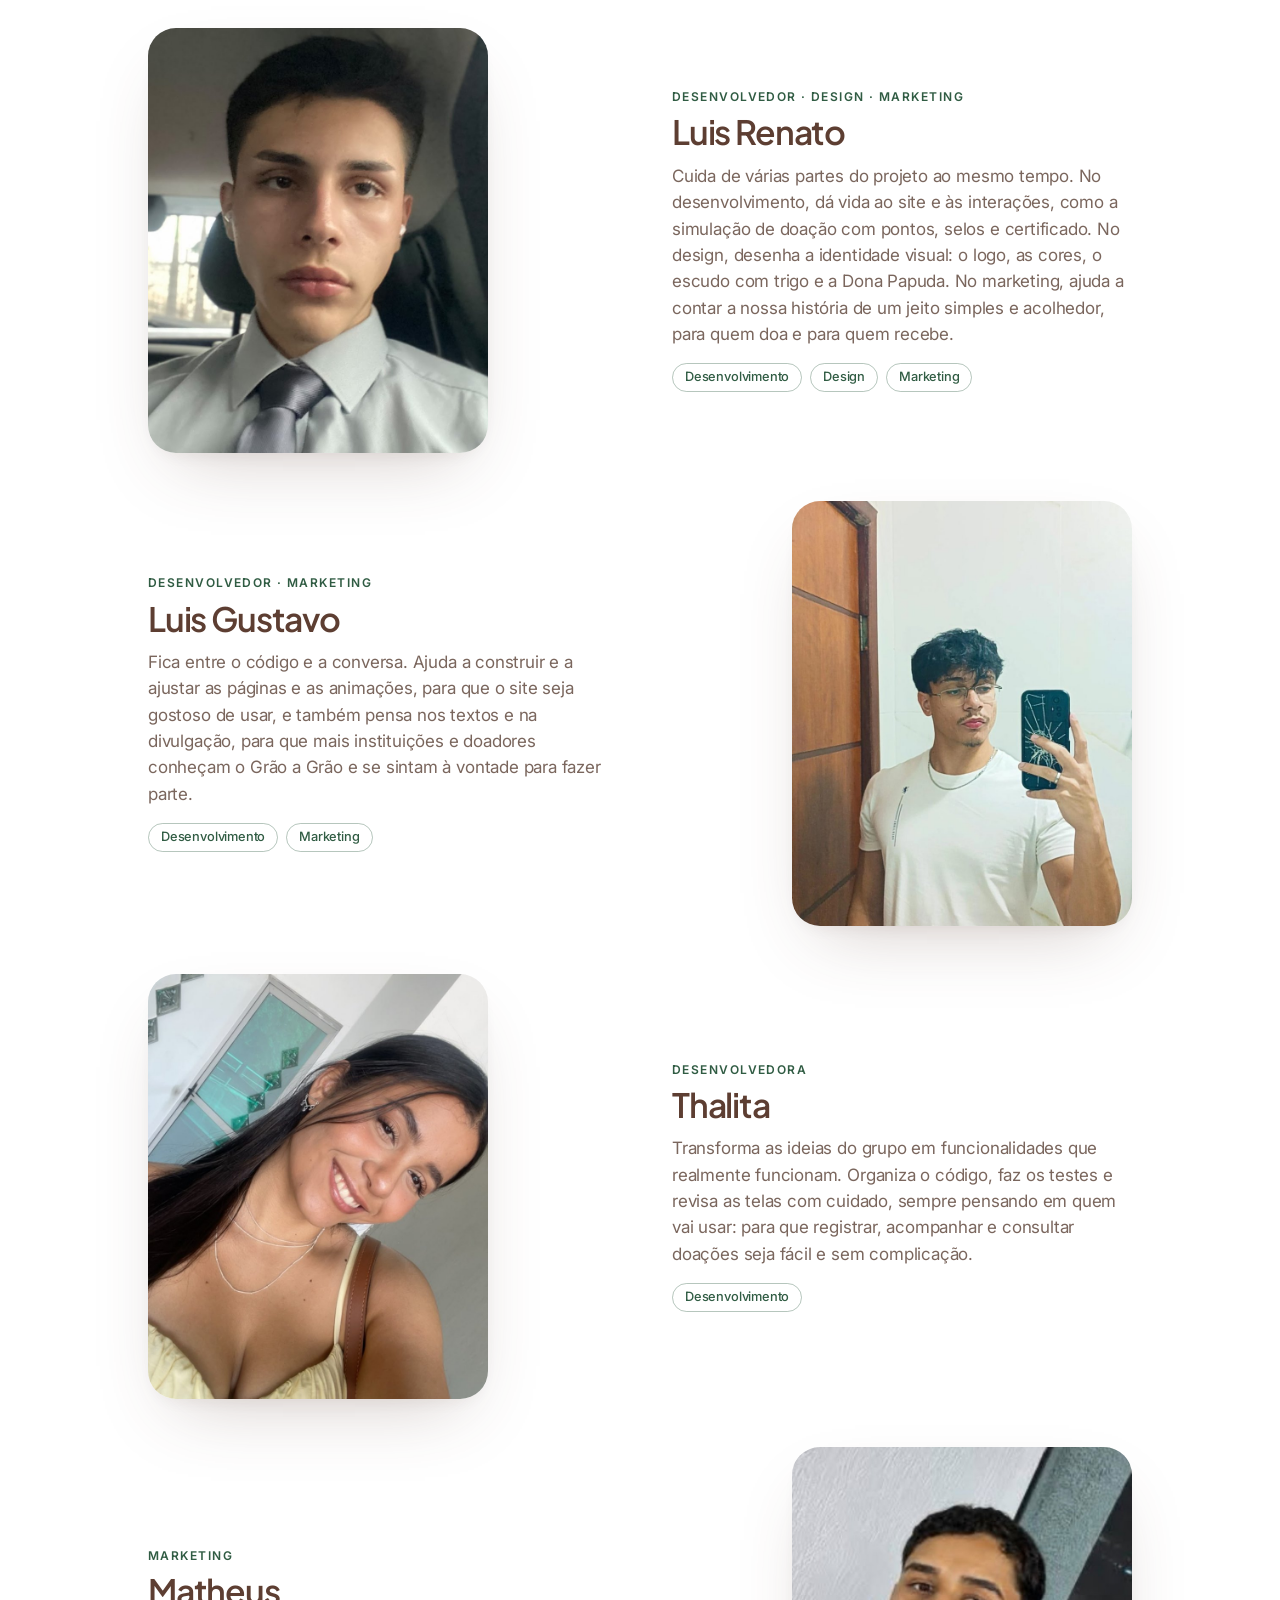
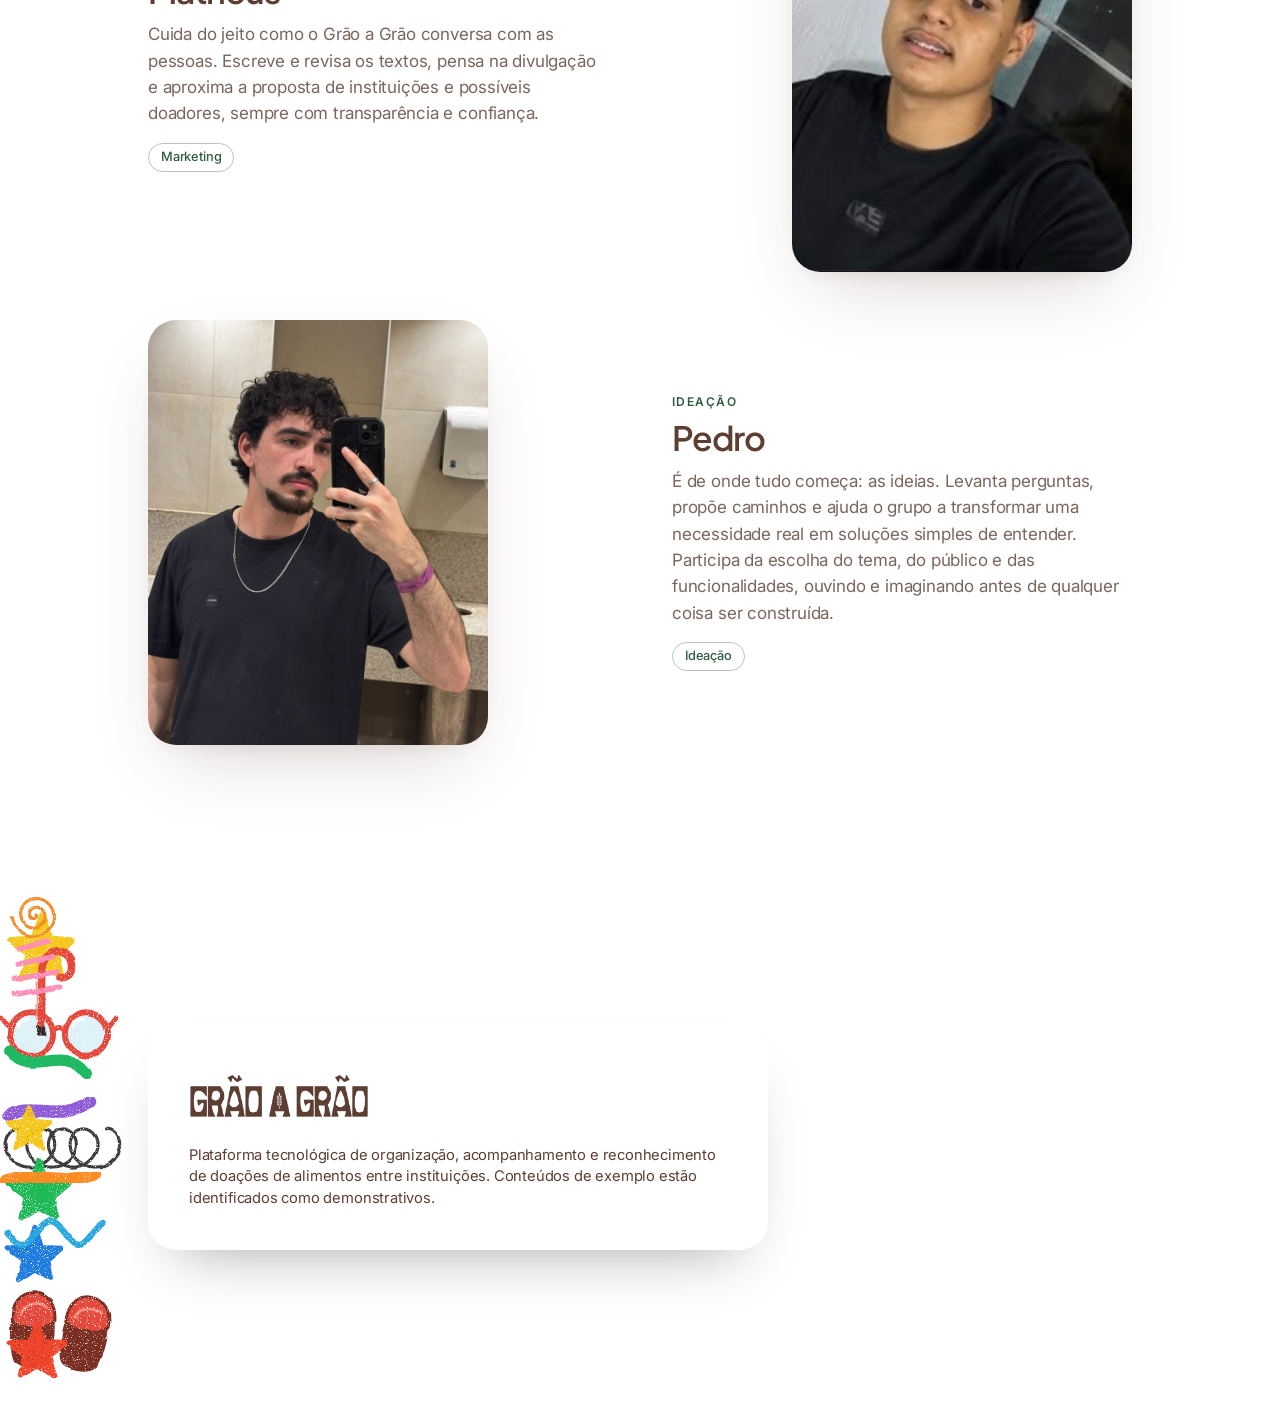
==== commit 896c754c: "Cria primeira versao do projeto Grao a Grao" ====
--- a/index.html
+++ b/index.html
@@ -3,6 +3,22 @@
 <head>
 <meta charset="utf-8">
 <meta name="viewport" content="width=device-width, initial-scale=1, viewport-fit=cover">
+<script>
+/* Fixa o layout de computador (1280px) e reduz a pagina para caber na tela do celular */
+(function(){var D=1280,V=720,r=document.documentElement;
+function fit(){var w=window.innerWidth||D,s=Math.min(1,w/D);
+if(s<1){r.style.zoom=s}else{r.style.removeProperty('zoom')}
+r.style.setProperty('--vw',(s<1?D:w)/100+'px');
+r.style.setProperty('--vh',(s<1?V:window.innerHeight)/100+'px');
+window.__Z=s;window.__VH=s<1?V*s:window.innerHeight}
+fit();addEventListener('resize',fit);
+var o=Element.prototype.getBoundingClientRect;
+Element.prototype.getBoundingClientRect=function(){var q=o.call(this),s=window.__Z||1;
+if(s>=1)return q;var b=document.body,bw=b.offsetWidth,k=bw?o.call(b).width/bw:1,f=k>0?s/k:1;
+if(Math.abs(f-1)<.02)return q;
+return{top:q.top*f,left:q.left*f,right:q.right*f,bottom:q.bottom*f,width:q.width*f,height:q.height*f,x:q.x*f,y:q.y*f}};
+})();
+</script>
 <title>Grão a Grão — Doações de alimentos com transparência e rastreabilidade</title>
 <link rel="icon" type="image/png" href="assets/png/favicon.png">
 <link rel="apple-touch-icon" href="assets/png/apple-touch-icon.png">
@@ -119,7 +135,7 @@
 </div></div></section>
 </main>
 
-<footer><div class="fly" aria-hidden="true"><span class="f" style="--y:14%;--s:84px;--d:70s;--dl:-12s;--r0:-14deg;--r1:26deg;--x:8vw;--b:6s"><svg viewBox="0 0 100 100"><g filter="url(#cry)"><path d="M50.0 13.4 L60.2 39.9 L86.2 42.2 L66.8 59.5 L73.4 86.2 L50.0 70.4 L25.3 88.0 L34.3 59.1 L12.2 41.7 L39.6 39.7Z" fill="#F6C61A" stroke="#F6C61A" stroke-width="7" stroke-linejoin="round"/></g></svg></span><span class="f rl" style="--y:30%;--s:118px;--d:86s;--dl:-60s;--r0:8deg;--r1:-14deg;--x:72vw;--b:7s"><svg viewBox="0 0 120 70"><g filter="url(#cry)"><circle cx="32" cy="38" r="22" fill="#BEE3F2" fill-opacity=".5" stroke="#E5483A" stroke-width="6"/><circle cx="88" cy="38" r="22" fill="#BEE3F2" fill-opacity=".5" stroke="#E5483A" stroke-width="6"/><path d="M54 35 Q60 28 66 35" fill="none" stroke="#E5483A" stroke-width="5" stroke-linecap="round"/><path d="M10 32 L2 22 M110 32 L118 22" fill="none" stroke="#E5483A" stroke-width="5" stroke-linecap="round"/><path d="M18 30 Q22 23 29 23 M74 30 Q78 23 85 23" fill="none" stroke="#fff" stroke-width="3" stroke-linecap="round" stroke-opacity=".85"/></g></svg></span><span class="f" style="--y:52%;--s:130px;--d:96s;--dl:-30s;--r0:-6deg;--r1:10deg;--x:30vw;--b:8s"><svg viewBox="0 0 150 76"><g filter="url(#cry)"><path d="M22.0 16.0 L19.8 16.2 L17.7 16.6 L15.7 17.4 L13.8 18.5 L12.0 19.8 L10.4 21.5 L9.0 23.3 L7.8 25.4 L6.9 27.6 L6.3 30.0 L5.9 32.5 L5.9 35.1 L6.2 37.8 L6.8 40.4 L7.7 43.0 L9.0 45.5 L10.5 47.9 L12.3 50.2 L14.4 52.3 L16.7 54.2 L19.2 55.9 L21.9 57.3 L24.8 58.4 L27.8 59.3 L30.8 59.8 L33.9 60.0 L37.1 59.9 L40.1 59.5 L43.2 58.8 L46.1 57.7 L48.8 56.4 L51.4 54.8 L53.8 53.0 L56.0 51.0 L57.9 48.8 L59.5 46.4 L60.9 43.9 L61.9 41.3 L62.6 38.7 L63.0 36.1 L63.1 33.5 L62.9 30.9 L62.4 28.5 L61.6 26.2 L60.5 24.0 L59.2 22.1 L57.6 20.4 L55.9 18.9 L54.0 17.8 L52.0 16.9 L49.9 16.3 L47.8 16.0 L45.6 16.1 L43.5 16.4 L41.4 17.1 L39.4 18.1 L37.6 19.3 L35.9 20.8 L34.4 22.6 L33.2 24.6 L32.2 26.8 L31.5 29.2 L31.0 31.6 L30.9 34.2 L31.1 36.8 L31.6 39.5 L32.4 42.1 L33.5 44.6 L34.9 47.1 L36.6 49.4 L38.6 51.6 L40.8 53.6 L43.3 55.3 L45.9 56.8 L48.7 58.0 L51.7 59.0 L54.7 59.6 L57.8 60.0 L60.9 60.0 L64.0 59.7 L67.1 59.0 L70.0 58.1 L72.9 56.9 L75.5 55.4 L78.0 53.7 L80.2 51.8 L82.2 49.6 L84.0 47.3 L85.4 44.8 L86.6 42.3 L87.4 39.7 L87.9 37.0 L88.1 34.4 L88.0 31.8 L87.6 29.3 L86.9 27.0 L85.9 24.8 L84.7 22.8 L83.2 21.0 L81.6 19.4 L79.7 18.2 L77.8 17.2 L75.7 16.5 L73.6 16.1 L71.4 16.0 L69.2 16.3 L67.1 16.8 L65.1 17.7 L63.2 18.8 L61.5 20.3 L59.9 22.0 L58.6 23.9 L57.5 26.0 L56.7 28.3 L56.1 30.7 L55.9 33.3 L56.0 35.9 L56.3 38.5 L57.0 41.1 L58.1 43.7 L59.4 46.2 L61.0 48.6 L62.9 50.8 L65.0 52.9 L67.4 54.7 L70.0 56.3 L72.7 57.6 L75.6 58.7 L78.6 59.4 L81.7 59.9 L84.8 60.0 L87.9 59.8 L91.0 59.3 L94.0 58.5 L96.9 57.4 L99.6 56.0 L102.1 54.4 L104.4 52.5 L106.5 50.4 L108.4 48.1 L109.9 45.7 L111.2 43.2 L112.1 40.6 L112.8 38.0 L113.1 35.3 L113.1 32.7 L112.8 30.2 L112.2 27.8 L111.3 25.6 L110.1 23.5 L108.8 21.6 L107.2 20.0 L105.4 18.6 L103.5 17.5 L101.4 16.7 L99.3 16.2 L97.2 16.0 L95.0 16.1 L92.9 16.6 L90.8 17.3 L88.9 18.4 L87.1 19.7 L85.5 21.3 L84.1 23.2 L82.9 25.2 L82.0 27.4 L81.3 29.8 L81.0 32.3 L80.9 34.9 L81.2 37.6 L81.8 40.2 L82.7 42.8 L83.9 45.3 L85.4 47.8 L87.1 50.1 L89.2 52.2 L91.5 54.1 L94.0 55.8 L96.7 57.2 L99.6 58.3 L102.5 59.2 L105.6 59.7 L108.7 60.0 L111.8 59.9 L114.9 59.5 L117.9 58.8 L120.8 57.8 L123.6 56.5 L126.2 55.0 L128.6 53.2 L130.8 51.2 L132.7 49.0 L134.4 46.6 L135.8 44.1 L136.8 41.5 L137.6 38.9 L138.0 36.3 L138.1 33.7 L137.9 31.1 L137.4 28.7 L136.6 26.4 L135.6 24.2 L134.3 22.2 L132.8 20.5 L131.1 19.0 L129.2 17.8 L127.2 16.9 L125.1 16.3 L122.9 16.0" fill="none" stroke="#3A3A3F" stroke-width="3.6" stroke-linecap="round" stroke-linejoin="round"/></g></svg></span><span class="f rl" style="--y:72%;--s:70px;--d:64s;--dl:-5s;--r0:10deg;--r1:-30deg;--x:55vw;--b:6s"><svg viewBox="0 0 100 100"><g filter="url(#cry)"><path d="M50.0 12.0 L59.6 40.8 L88.1 41.6 L66.8 59.4 L72.3 84.8 L50.0 71.5 L26.2 86.7 L34.5 59.0 L10.2 41.1 L40.2 40.5Z" fill="#1E7BE0" stroke="#1E7BE0" stroke-width="7" stroke-linejoin="round"/></g></svg></span><span class="f" style="--y:86%;--s:112px;--d:90s;--dl:-70s;--r0:-8deg;--r1:12deg;--x:15vw;--b:7s"><svg viewBox="0 0 120 100"><g filter="url(#cry)"><g transform="translate(4 6)"><path d="M10 78 C4 58 6 30 16 14 C23 3 42 3 49 15 C57 29 56 58 49 78 C45 90 14 90 10 78Z" fill="#7A2E22"/><path d="M9 36 C8 18 18 6 32 6 C46 6 56 18 55 36 C48 46 16 46 9 36Z" fill="#E5483A" stroke="#7A2E22" stroke-width="3" stroke-linejoin="round"/><path d="M18 30 C22 18 38 14 46 22" fill="none" stroke="#F5897A" stroke-width="3" stroke-linecap="round"/></g><g transform="translate(60 10) rotate(8 30 45)"><path d="M10 78 C4 58 6 30 16 14 C23 3 42 3 49 15 C57 29 56 58 49 78 C45 90 14 90 10 78Z" fill="#7A2E22"/><path d="M9 36 C8 18 18 6 32 6 C46 6 56 18 55 36 C48 46 16 46 9 36Z" fill="#E5483A" stroke="#7A2E22" stroke-width="3" stroke-linejoin="round"/><path d="M18 30 C22 18 38 14 46 22" fill="none" stroke="#F5897A" stroke-width="3" stroke-linecap="round"/></g></g></svg></span><span class="f rl" style="--y:22%;--s:100px;--d:100s;--dl:-40s;--r0:14deg;--r1:-10deg;--x:85vw;--b:8s"><svg viewBox="0 0 80 120"><g filter="url(#cry)"><path d="M30 40 C30 8 66 8 66 34 C66 44 58 48 52 46" fill="none" stroke="#E5483A" stroke-width="9" stroke-linecap="round"/><path d="M30 40 L30 106" fill="none" stroke="#E5483A" stroke-width="9" stroke-linecap="round"/><path d="M30 104 L30 116" fill="none" stroke="#3A2A26" stroke-width="11" stroke-linecap="butt"/><path d="M24 52 L24 96" fill="none" stroke="#F5897A" stroke-width="2.6" stroke-linecap="round" stroke-opacity=".8"/></g></svg></span><span class="f" style="--y:60%;--s:78px;--d:74s;--dl:-48s;--r0:-20deg;--r1:22deg;--x:62vw;--b:5s"><svg viewBox="0 0 100 100"><g filter="url(#cry)"><path d="M50.0 13.0 L59.5 40.9 L89.6 41.1 L66.1 59.2 L72.7 85.2 L50.0 71.8 L27.2 85.3 L34.0 59.2 L10.4 41.1 L40.5 40.9Z" fill="#1DB954" stroke="#1DB954" stroke-width="7" stroke-linejoin="round"/></g></svg></span><span class="f rl" style="--y:8%;--s:70px;--d:68s;--dl:-22s;--r0:0deg;--r1:60deg;--x:40vw;--b:7s"><svg viewBox="0 0 100 100"><g filter="url(#cry)"><path d="M51.5 50.0 L51.8 50.3 L52.0 50.6 L52.2 51.0 L52.2 51.5 L52.2 52.0 L52.1 52.6 L51.8 53.1 L51.4 53.6 L50.9 54.1 L50.3 54.5 L49.6 54.8 L48.8 55.0 L48.0 55.0 L47.1 54.9 L46.2 54.7 L45.4 54.3 L44.5 53.7 L43.8 52.9 L43.1 52.1 L42.6 51.1 L42.2 49.9 L42.0 48.7 L42.0 47.5 L42.2 46.2 L42.6 44.9 L43.2 43.6 L44.1 42.4 L45.1 41.4 L46.4 40.5 L47.8 39.7 L49.3 39.2 L51.0 38.9 L52.7 38.9 L54.4 39.2 L56.1 39.7 L57.8 40.5 L59.4 41.6 L60.8 42.9 L62.0 44.5 L63.0 46.2 L63.7 48.2 L64.1 50.2 L64.2 52.4 L64.0 54.6 L63.4 56.8 L62.5 58.9 L61.2 60.8 L59.7 62.6 L57.8 64.2 L55.7 65.5 L53.4 66.5 L50.9 67.1 L48.3 67.3 L45.7 67.2 L43.1 66.6 L40.5 65.6 L38.1 64.3 L35.9 62.5 L33.9 60.4 L32.2 58.0 L30.9 55.4 L30.1 52.5 L29.6 49.5 L29.6 46.4 L30.1 43.3 L31.1 40.3 L32.5 37.4 L34.4 34.7 L36.6 32.3 L39.3 30.2 L42.3 28.5 L45.5 27.3 L48.9 26.6 L52.5 26.4 L56.0 26.8 L59.6 27.7 L63.0 29.1 L66.1 31.0 L69.0 33.5 L71.5 36.3 L73.6 39.6 L75.2 43.1 L76.2 46.9 L76.7 50.9 L76.5 54.9 L75.8 58.9 L74.4 62.8 L72.5 66.5 L70.0 69.9 L67.0 72.9 L63.5 75.4 L59.6 77.5 L55.5 78.9 L51.1 79.7 L46.6 79.8 L42.1 79.3 L37.7 78.0 L33.5 76.1 L29.6 73.6 L26.1 70.5 L23.0 66.8 L20.5 62.7 L18.7 58.3 L17.5 53.5" fill="none" stroke="#F28C28" stroke-width="4.5" stroke-linecap="round"/></g></svg></span><span class="f" style="--y:44%;--s:100px;--d:80s;--dl:-9s;--r0:-4deg;--r1:8deg;--x:4vw;--b:9s"><svg viewBox="0 0 120 90"><g filter="url(#cry)"><path d="M10 58 C34 38 70 66 108 40" fill="none" stroke="#8E5BD9" stroke-width="15" stroke-linecap="round"/></g></svg></span><span class="f rl" style="--y:90%;--s:74px;--d:72s;--dl:-55s;--r0:16deg;--r1:-26deg;--x:88vw;--b:6s"><svg viewBox="0 0 100 100"><g filter="url(#cry)"><path d="M50.0 15.4 L60.0 40.3 L89.6 41.1 L65.4 59.0 L74.1 87.2 L50.0 71.3 L27.6 84.9 L33.1 59.5 L12.5 41.8 L40.3 40.6Z" fill="#F2452B" stroke="#F2452B" stroke-width="7" stroke-linejoin="round"/></g></svg></span><span class="f" style="--y:68%;--s:110px;--d:92s;--dl:-80s;--r0:0deg;--r1:-12deg;--x:45vw;--b:8s"><svg viewBox="0 0 120 80"><g filter="url(#cry)"><path d="M8.0 40.0 L10.0 42.6 L12.0 45.1 L14.0 47.3 L16.0 49.3 L18.0 50.9 L20.0 52.1 L22.0 52.8 L24.0 53.0 L26.0 52.7 L28.0 51.8 L30.0 50.5 L32.0 48.8 L34.0 46.7 L36.0 44.4 L38.0 41.8 L40.0 39.2 L42.0 36.7 L44.0 34.2 L46.0 32.0 L48.0 30.2 L50.0 28.7 L52.0 27.6 L54.0 27.1 L56.0 27.0 L58.0 27.5 L60.0 28.5 L62.0 30.0 L64.0 31.8 L66.0 34.0 L68.0 36.4 L70.0 38.9 L72.0 41.5 L74.0 44.1 L76.0 46.4 L78.0 48.5 L80.0 50.3 L82.0 51.7 L84.0 52.6 L86.0 53.0 L88.0 52.9 L90.0 52.2 L92.0 51.1 L94.0 49.5 L96.0 47.6 L98.0 45.4 L100.0 42.9 L102.0 40.3 L104.0 37.7 L106.0 35.2 L108.0 32.9 L110.0 30.9 L112.0 29.2" fill="none" stroke="#29A8E0" stroke-width="7" stroke-linecap="round" stroke-linejoin="round"/></g></svg></span><span class="f rl" style="--y:36%;--s:96px;--d:88s;--dl:-34s;--r0:6deg;--r1:-10deg;--x:20vw;--b:7s"><svg viewBox="0 0 120 90"><g filter="url(#cry)"><path d="M12 30 C40 64 78 20 108 58" fill="none" stroke="#1FB863" stroke-width="14" stroke-linecap="round"/></g></svg></span><span class="f" style="--y:18%;--s:76px;--d:78s;--dl:-66s;--r0:-10deg;--r1:12deg;--x:76vw;--b:6s"><svg viewBox="0 0 80 80"><g filter="url(#cry)"><path d="M20 20 L50 12 M18 36 L56 28 M16 52 L60 44 M14 68 L62 60" fill="none" stroke="#FF8FB8" stroke-width="5.5" stroke-linecap="round"/></g></svg></span><span class="f rl" style="--y:48%;--s:58px;--d:60s;--dl:-20s;--r0:-30deg;--r1:18deg;--x:92vw;--b:5s"><svg viewBox="0 0 100 100"><g filter="url(#cry)"><path d="M50.0 15.9 L60.4 39.6 L87.5 41.8 L65.7 59.1 L74.7 88.0 L50.0 70.3 L26.4 86.4 L33.3 59.4 L13.9 42.3 L39.7 39.8Z" fill="#F6C61A" stroke="#F6C61A" stroke-width="7" stroke-linejoin="round"/></g></svg></span><span class="f rl" style="--y:58%;--s:100px;--d:84s;--dl:-14s;--r0:4deg;--r1:-8deg;--x:50vw;--b:9s"><svg viewBox="0 0 120 90"><g filter="url(#cry)"><path d="M8 46 C40 34 76 54 112 38" fill="none" stroke="#FF8A1F" stroke-width="16" stroke-linecap="round"/></g></svg></span></div><div class="wrap"><div class="fg lg"><svg class="logo" role="img" aria-label="Grão a Grão"><use href="#logo"/></svg><p>Plataforma tecnológica de organização, acompanhamento e reconhecimento de doações de alimentos entre instituições. Conteúdos de exemplo estão identificados como demonstrativos.</p></div></div></footer>
+<footer><div class="fly" aria-hidden="true"><span class="f" style="--y:14%;--s:84px;--d:70s;--dl:-12s;--r0:-14deg;--r1:26deg;--x:calc(8*var(--vw));--b:6s"><svg viewBox="0 0 100 100"><g filter="url(#cry)"><path d="M50.0 13.4 L60.2 39.9 L86.2 42.2 L66.8 59.5 L73.4 86.2 L50.0 70.4 L25.3 88.0 L34.3 59.1 L12.2 41.7 L39.6 39.7Z" fill="#F6C61A" stroke="#F6C61A" stroke-width="7" stroke-linejoin="round"/></g></svg></span><span class="f rl" style="--y:30%;--s:118px;--d:86s;--dl:-60s;--r0:8deg;--r1:-14deg;--x:calc(72*var(--vw));--b:7s"><svg viewBox="0 0 120 70"><g filter="url(#cry)"><circle cx="32" cy="38" r="22" fill="#BEE3F2" fill-opacity=".5" stroke="#E5483A" stroke-width="6"/><circle cx="88" cy="38" r="22" fill="#BEE3F2" fill-opacity=".5" stroke="#E5483A" stroke-width="6"/><path d="M54 35 Q60 28 66 35" fill="none" stroke="#E5483A" stroke-width="5" stroke-linecap="round"/><path d="M10 32 L2 22 M110 32 L118 22" fill="none" stroke="#E5483A" stroke-width="5" stroke-linecap="round"/><path d="M18 30 Q22 23 29 23 M74 30 Q78 23 85 23" fill="none" stroke="#fff" stroke-width="3" stroke-linecap="round" stroke-opacity=".85"/></g></svg></span><span class="f" style="--y:52%;--s:130px;--d:96s;--dl:-30s;--r0:-6deg;--r1:10deg;--x:calc(30*var(--vw));--b:8s"><svg viewBox="0 0 150 76"><g filter="url(#cry)"><path d="M22.0 16.0 L19.8 16.2 L17.7 16.6 L15.7 17.4 L13.8 18.5 L12.0 19.8 L10.4 21.5 L9.0 23.3 L7.8 25.4 L6.9 27.6 L6.3 30.0 L5.9 32.5 L5.9 35.1 L6.2 37.8 L6.8 40.4 L7.7 43.0 L9.0 45.5 L10.5 47.9 L12.3 50.2 L14.4 52.3 L16.7 54.2 L19.2 55.9 L21.9 57.3 L24.8 58.4 L27.8 59.3 L30.8 59.8 L33.9 60.0 L37.1 59.9 L40.1 59.5 L43.2 58.8 L46.1 57.7 L48.8 56.4 L51.4 54.8 L53.8 53.0 L56.0 51.0 L57.9 48.8 L59.5 46.4 L60.9 43.9 L61.9 41.3 L62.6 38.7 L63.0 36.1 L63.1 33.5 L62.9 30.9 L62.4 28.5 L61.6 26.2 L60.5 24.0 L59.2 22.1 L57.6 20.4 L55.9 18.9 L54.0 17.8 L52.0 16.9 L49.9 16.3 L47.8 16.0 L45.6 16.1 L43.5 16.4 L41.4 17.1 L39.4 18.1 L37.6 19.3 L35.9 20.8 L34.4 22.6 L33.2 24.6 L32.2 26.8 L31.5 29.2 L31.0 31.6 L30.9 34.2 L31.1 36.8 L31.6 39.5 L32.4 42.1 L33.5 44.6 L34.9 47.1 L36.6 49.4 L38.6 51.6 L40.8 53.6 L43.3 55.3 L45.9 56.8 L48.7 58.0 L51.7 59.0 L54.7 59.6 L57.8 60.0 L60.9 60.0 L64.0 59.7 L67.1 59.0 L70.0 58.1 L72.9 56.9 L75.5 55.4 L78.0 53.7 L80.2 51.8 L82.2 49.6 L84.0 47.3 L85.4 44.8 L86.6 42.3 L87.4 39.7 L87.9 37.0 L88.1 34.4 L88.0 31.8 L87.6 29.3 L86.9 27.0 L85.9 24.8 L84.7 22.8 L83.2 21.0 L81.6 19.4 L79.7 18.2 L77.8 17.2 L75.7 16.5 L73.6 16.1 L71.4 16.0 L69.2 16.3 L67.1 16.8 L65.1 17.7 L63.2 18.8 L61.5 20.3 L59.9 22.0 L58.6 23.9 L57.5 26.0 L56.7 28.3 L56.1 30.7 L55.9 33.3 L56.0 35.9 L56.3 38.5 L57.0 41.1 L58.1 43.7 L59.4 46.2 L61.0 48.6 L62.9 50.8 L65.0 52.9 L67.4 54.7 L70.0 56.3 L72.7 57.6 L75.6 58.7 L78.6 59.4 L81.7 59.9 L84.8 60.0 L87.9 59.8 L91.0 59.3 L94.0 58.5 L96.9 57.4 L99.6 56.0 L102.1 54.4 L104.4 52.5 L106.5 50.4 L108.4 48.1 L109.9 45.7 L111.2 43.2 L112.1 40.6 L112.8 38.0 L113.1 35.3 L113.1 32.7 L112.8 30.2 L112.2 27.8 L111.3 25.6 L110.1 23.5 L108.8 21.6 L107.2 20.0 L105.4 18.6 L103.5 17.5 L101.4 16.7 L99.3 16.2 L97.2 16.0 L95.0 16.1 L92.9 16.6 L90.8 17.3 L88.9 18.4 L87.1 19.7 L85.5 21.3 L84.1 23.2 L82.9 25.2 L82.0 27.4 L81.3 29.8 L81.0 32.3 L80.9 34.9 L81.2 37.6 L81.8 40.2 L82.7 42.8 L83.9 45.3 L85.4 47.8 L87.1 50.1 L89.2 52.2 L91.5 54.1 L94.0 55.8 L96.7 57.2 L99.6 58.3 L102.5 59.2 L105.6 59.7 L108.7 60.0 L111.8 59.9 L114.9 59.5 L117.9 58.8 L120.8 57.8 L123.6 56.5 L126.2 55.0 L128.6 53.2 L130.8 51.2 L132.7 49.0 L134.4 46.6 L135.8 44.1 L136.8 41.5 L137.6 38.9 L138.0 36.3 L138.1 33.7 L137.9 31.1 L137.4 28.7 L136.6 26.4 L135.6 24.2 L134.3 22.2 L132.8 20.5 L131.1 19.0 L129.2 17.8 L127.2 16.9 L125.1 16.3 L122.9 16.0" fill="none" stroke="#3A3A3F" stroke-width="3.6" stroke-linecap="round" stroke-linejoin="round"/></g></svg></span><span class="f rl" style="--y:72%;--s:70px;--d:64s;--dl:-5s;--r0:10deg;--r1:-30deg;--x:calc(55*var(--vw));--b:6s"><svg viewBox="0 0 100 100"><g filter="url(#cry)"><path d="M50.0 12.0 L59.6 40.8 L88.1 41.6 L66.8 59.4 L72.3 84.8 L50.0 71.5 L26.2 86.7 L34.5 59.0 L10.2 41.1 L40.2 40.5Z" fill="#1E7BE0" stroke="#1E7BE0" stroke-width="7" stroke-linejoin="round"/></g></svg></span><span class="f" style="--y:86%;--s:112px;--d:90s;--dl:-70s;--r0:-8deg;--r1:12deg;--x:calc(15*var(--vw));--b:7s"><svg viewBox="0 0 120 100"><g filter="url(#cry)"><g transform="translate(4 6)"><path d="M10 78 C4 58 6 30 16 14 C23 3 42 3 49 15 C57 29 56 58 49 78 C45 90 14 90 10 78Z" fill="#7A2E22"/><path d="M9 36 C8 18 18 6 32 6 C46 6 56 18 55 36 C48 46 16 46 9 36Z" fill="#E5483A" stroke="#7A2E22" stroke-width="3" stroke-linejoin="round"/><path d="M18 30 C22 18 38 14 46 22" fill="none" stroke="#F5897A" stroke-width="3" stroke-linecap="round"/></g><g transform="translate(60 10) rotate(8 30 45)"><path d="M10 78 C4 58 6 30 16 14 C23 3 42 3 49 15 C57 29 56 58 49 78 C45 90 14 90 10 78Z" fill="#7A2E22"/><path d="M9 36 C8 18 18 6 32 6 C46 6 56 18 55 36 C48 46 16 46 9 36Z" fill="#E5483A" stroke="#7A2E22" stroke-width="3" stroke-linejoin="round"/><path d="M18 30 C22 18 38 14 46 22" fill="none" stroke="#F5897A" stroke-width="3" stroke-linecap="round"/></g></g></svg></span><span class="f rl" style="--y:22%;--s:100px;--d:100s;--dl:-40s;--r0:14deg;--r1:-10deg;--x:calc(85*var(--vw));--b:8s"><svg viewBox="0 0 80 120"><g filter="url(#cry)"><path d="M30 40 C30 8 66 8 66 34 C66 44 58 48 52 46" fill="none" stroke="#E5483A" stroke-width="9" stroke-linecap="round"/><path d="M30 40 L30 106" fill="none" stroke="#E5483A" stroke-width="9" stroke-linecap="round"/><path d="M30 104 L30 116" fill="none" stroke="#3A2A26" stroke-width="11" stroke-linecap="butt"/><path d="M24 52 L24 96" fill="none" stroke="#F5897A" stroke-width="2.6" stroke-linecap="round" stroke-opacity=".8"/></g></svg></span><span class="f" style="--y:60%;--s:78px;--d:74s;--dl:-48s;--r0:-20deg;--r1:22deg;--x:calc(62*var(--vw));--b:5s"><svg viewBox="0 0 100 100"><g filter="url(#cry)"><path d="M50.0 13.0 L59.5 40.9 L89.6 41.1 L66.1 59.2 L72.7 85.2 L50.0 71.8 L27.2 85.3 L34.0 59.2 L10.4 41.1 L40.5 40.9Z" fill="#1DB954" stroke="#1DB954" stroke-width="7" stroke-linejoin="round"/></g></svg></span><span class="f rl" style="--y:8%;--s:70px;--d:68s;--dl:-22s;--r0:0deg;--r1:60deg;--x:calc(40*var(--vw));--b:7s"><svg viewBox="0 0 100 100"><g filter="url(#cry)"><path d="M51.5 50.0 L51.8 50.3 L52.0 50.6 L52.2 51.0 L52.2 51.5 L52.2 52.0 L52.1 52.6 L51.8 53.1 L51.4 53.6 L50.9 54.1 L50.3 54.5 L49.6 54.8 L48.8 55.0 L48.0 55.0 L47.1 54.9 L46.2 54.7 L45.4 54.3 L44.5 53.7 L43.8 52.9 L43.1 52.1 L42.6 51.1 L42.2 49.9 L42.0 48.7 L42.0 47.5 L42.2 46.2 L42.6 44.9 L43.2 43.6 L44.1 42.4 L45.1 41.4 L46.4 40.5 L47.8 39.7 L49.3 39.2 L51.0 38.9 L52.7 38.9 L54.4 39.2 L56.1 39.7 L57.8 40.5 L59.4 41.6 L60.8 42.9 L62.0 44.5 L63.0 46.2 L63.7 48.2 L64.1 50.2 L64.2 52.4 L64.0 54.6 L63.4 56.8 L62.5 58.9 L61.2 60.8 L59.7 62.6 L57.8 64.2 L55.7 65.5 L53.4 66.5 L50.9 67.1 L48.3 67.3 L45.7 67.2 L43.1 66.6 L40.5 65.6 L38.1 64.3 L35.9 62.5 L33.9 60.4 L32.2 58.0 L30.9 55.4 L30.1 52.5 L29.6 49.5 L29.6 46.4 L30.1 43.3 L31.1 40.3 L32.5 37.4 L34.4 34.7 L36.6 32.3 L39.3 30.2 L42.3 28.5 L45.5 27.3 L48.9 26.6 L52.5 26.4 L56.0 26.8 L59.6 27.7 L63.0 29.1 L66.1 31.0 L69.0 33.5 L71.5 36.3 L73.6 39.6 L75.2 43.1 L76.2 46.9 L76.7 50.9 L76.5 54.9 L75.8 58.9 L74.4 62.8 L72.5 66.5 L70.0 69.9 L67.0 72.9 L63.5 75.4 L59.6 77.5 L55.5 78.9 L51.1 79.7 L46.6 79.8 L42.1 79.3 L37.7 78.0 L33.5 76.1 L29.6 73.6 L26.1 70.5 L23.0 66.8 L20.5 62.7 L18.7 58.3 L17.5 53.5" fill="none" stroke="#F28C28" stroke-width="4.5" stroke-linecap="round"/></g></svg></span><span class="f" style="--y:44%;--s:100px;--d:80s;--dl:-9s;--r0:-4deg;--r1:8deg;--x:calc(4*var(--vw));--b:9s"><svg viewBox="0 0 120 90"><g filter="url(#cry)"><path d="M10 58 C34 38 70 66 108 40" fill="none" stroke="#8E5BD9" stroke-width="15" stroke-linecap="round"/></g></svg></span><span class="f rl" style="--y:90%;--s:74px;--d:72s;--dl:-55s;--r0:16deg;--r1:-26deg;--x:calc(88*var(--vw));--b:6s"><svg viewBox="0 0 100 100"><g filter="url(#cry)"><path d="M50.0 15.4 L60.0 40.3 L89.6 41.1 L65.4 59.0 L74.1 87.2 L50.0 71.3 L27.6 84.9 L33.1 59.5 L12.5 41.8 L40.3 40.6Z" fill="#F2452B" stroke="#F2452B" stroke-width="7" stroke-linejoin="round"/></g></svg></span><span class="f" style="--y:68%;--s:110px;--d:92s;--dl:-80s;--r0:0deg;--r1:-12deg;--x:calc(45*var(--vw));--b:8s"><svg viewBox="0 0 120 80"><g filter="url(#cry)"><path d="M8.0 40.0 L10.0 42.6 L12.0 45.1 L14.0 47.3 L16.0 49.3 L18.0 50.9 L20.0 52.1 L22.0 52.8 L24.0 53.0 L26.0 52.7 L28.0 51.8 L30.0 50.5 L32.0 48.8 L34.0 46.7 L36.0 44.4 L38.0 41.8 L40.0 39.2 L42.0 36.7 L44.0 34.2 L46.0 32.0 L48.0 30.2 L50.0 28.7 L52.0 27.6 L54.0 27.1 L56.0 27.0 L58.0 27.5 L60.0 28.5 L62.0 30.0 L64.0 31.8 L66.0 34.0 L68.0 36.4 L70.0 38.9 L72.0 41.5 L74.0 44.1 L76.0 46.4 L78.0 48.5 L80.0 50.3 L82.0 51.7 L84.0 52.6 L86.0 53.0 L88.0 52.9 L90.0 52.2 L92.0 51.1 L94.0 49.5 L96.0 47.6 L98.0 45.4 L100.0 42.9 L102.0 40.3 L104.0 37.7 L106.0 35.2 L108.0 32.9 L110.0 30.9 L112.0 29.2" fill="none" stroke="#29A8E0" stroke-width="7" stroke-linecap="round" stroke-linejoin="round"/></g></svg></span><span class="f rl" style="--y:36%;--s:96px;--d:88s;--dl:-34s;--r0:6deg;--r1:-10deg;--x:calc(20*var(--vw));--b:7s"><svg viewBox="0 0 120 90"><g filter="url(#cry)"><path d="M12 30 C40 64 78 20 108 58" fill="none" stroke="#1FB863" stroke-width="14" stroke-linecap="round"/></g></svg></span><span class="f" style="--y:18%;--s:76px;--d:78s;--dl:-66s;--r0:-10deg;--r1:12deg;--x:calc(76*var(--vw));--b:6s"><svg viewBox="0 0 80 80"><g filter="url(#cry)"><path d="M20 20 L50 12 M18 36 L56 28 M16 52 L60 44 M14 68 L62 60" fill="none" stroke="#FF8FB8" stroke-width="5.5" stroke-linecap="round"/></g></svg></span><span class="f rl" style="--y:48%;--s:58px;--d:60s;--dl:-20s;--r0:-30deg;--r1:18deg;--x:calc(92*var(--vw));--b:5s"><svg viewBox="0 0 100 100"><g filter="url(#cry)"><path d="M50.0 15.9 L60.4 39.6 L87.5 41.8 L65.7 59.1 L74.7 88.0 L50.0 70.3 L26.4 86.4 L33.3 59.4 L13.9 42.3 L39.7 39.8Z" fill="#F6C61A" stroke="#F6C61A" stroke-width="7" stroke-linejoin="round"/></g></svg></span><span class="f rl" style="--y:58%;--s:100px;--d:84s;--dl:-14s;--r0:4deg;--r1:-8deg;--x:calc(50*var(--vw));--b:9s"><svg viewBox="0 0 120 90"><g filter="url(#cry)"><path d="M8 46 C40 34 76 54 112 38" fill="none" stroke="#FF8A1F" stroke-width="16" stroke-linecap="round"/></g></svg></span></div><div class="wrap"><div class="fg lg"><svg class="logo" role="img" aria-label="Grão a Grão"><use href="#logo"/></svg><p>Plataforma tecnológica de organização, acompanhamento e reconhecimento de doações de alimentos entre instituições. Conteúdos de exemplo estão identificados como demonstrativos.</p></div></div></footer>
 
 <script src="js/main.js" defer></script>
 </body>
--- a/css/styles.css
+++ b/css/styles.css
@@ -1,5 +1,7 @@
-
-:root{--white:#fff;--cream:#F6F0E4;--brown:#5D3E32;--green:#305C43;--mute:#7a665d;--line:rgba(93,62,50,.12);--glass:rgba(255,255,255,.58);--glass-b:rgba(255,255,255,.75);--spring:cubic-bezier(.34,1.56,.64,1);--out:cubic-bezier(.16,1,.3,1);--pad:clamp(1.25rem,5vw,3rem);--r:28px;--shadow:0 30px 70px -28px rgba(93,62,50,.28),0 8px 24px -12px rgba(93,62,50,.12)}
+/* Layout de computador (1280px) em qualquer tela: no celular a pagina e reduzida (ver script no <head>). */
+:root{--vw:12.8px;--vh:7.2px}html{-webkit-text-size-adjust:100%;text-size-adjust:100%}
+
+:root{--white:#fff;--cream:#F6F0E4;--brown:#5D3E32;--green:#305C43;--mute:#7a665d;--line:rgba(93,62,50,.12);--glass:rgba(255,255,255,.58);--glass-b:rgba(255,255,255,.75);--spring:cubic-bezier(.34,1.56,.64,1);--out:cubic-bezier(.16,1,.3,1);--pad:clamp(1.25rem,calc(5*var(--vw)),3rem);--r:28px;--shadow:0 30px 70px -28px rgba(93,62,50,.28),0 8px 24px -12px rgba(93,62,50,.12)}
 *{box-sizing:border-box;margin:0}
 html{scroll-behavior:smooth;scroll-padding-top:5rem}
 body{background:var(--white);color:var(--brown);font:400 1.0625rem/1.47 Inter,system-ui,-apple-system,"Segoe UI",sans-serif;letter-spacing:-.011em;-webkit-font-smoothing:antialiased;overflow-x:hidden}
@@ -10,19 +12,19 @@
 .skip:focus{top:1rem}
 .logo{display:block;aspect-ratio:2172/724}
 .wrap{max-width:1080px;margin:auto;padding-inline:var(--pad)}
-section{position:relative;padding-block:clamp(4.5rem,12vw,8rem)}
+section{position:relative;padding-block:clamp(4.5rem,calc(12*var(--vw)),8rem)}
 h1,h2,h3{font-weight:600;letter-spacing:-.035em;line-height:1.05}
-h1{font-size:clamp(2.6rem,9vw,5rem);letter-spacing:-.04em}
-h2{font-size:clamp(2rem,5.5vw,3.4rem)}
+h1{font-size:clamp(2.6rem,calc(9*var(--vw)),5rem);letter-spacing:-.04em}
+h2{font-size:clamp(2rem,calc(5.5*var(--vw)),3.4rem)}
 h3{font-size:1.25rem;letter-spacing:-.02em;line-height:1.2}
-.lead{color:var(--mute);font-size:clamp(1.05rem,2.2vw,1.3rem);line-height:1.4;max-width:54ch;margin-inline:auto}
+.lead{color:var(--mute);font-size:clamp(1.05rem,calc(2.2*var(--vw)),1.3rem);line-height:1.4;max-width:54ch;margin-inline:auto}
 .kick{color:var(--green);font-weight:600;font-size:1.1rem;margin-bottom:.8rem}
 .c{text-align:center}
 .bar{position:fixed;inset:0 0 auto;height:2px;background:var(--green);transform:scaleX(0);transform-origin:0 50%;z-index:60}
 @supports(animation-timeline:scroll()){.bar{animation:bar linear both;animation-timeline:scroll(root)}@keyframes bar{to{transform:scaleX(1)}}}
 
 .pre{position:fixed;inset:0;background:var(--white);z-index:90;display:grid;place-items:center;transition:opacity .8s var(--out),transform .9s var(--out)}
-.pre .logo{width:min(70vw,400px);opacity:0;transform:scale(.95);animation:pin 1s var(--out) .1s forwards;color:var(--brown)}
+.pre .logo{width:min(calc(70*var(--vw)),400px);opacity:0;transform:scale(.95);animation:pin 1s var(--out) .1s forwards;color:var(--brown)}
 .pre i{position:absolute;bottom:20%;left:50%;width:110px;height:2px;margin-left:-55px;background:var(--line);overflow:hidden}
 .pre i::after{content:"";position:absolute;inset:0;background:var(--green);transform:translateX(-100%);animation:ld 1.3s var(--out) forwards}
 .ready .pre{opacity:0;transform:scale(1.04);pointer-events:none}
@@ -39,21 +41,21 @@
 .btn:hover{transform:scale(1.04)}.btn:active{transform:scale(.95);transition-duration:.15s}
 .btn.p{background:var(--green);border-color:var(--green);color:#fff}
 nav .btn{min-height:38px;padding:.45rem 1.1rem;font-size:.85rem}
-@media(min-width:820px){nav ul{display:flex}}
+@media(min-width:0px){nav ul{display:flex}}
 
 .blob{position:absolute;border-radius:50%;pointer-events:none;will-change:transform}
-.b1{width:60vmax;height:60vmax;left:-25vmax;top:-18vmax;background:radial-gradient(closest-side,rgba(48,92,67,.16),transparent)}
-.b2{width:55vmax;height:55vmax;right:-22vmax;top:8vmax;background:radial-gradient(closest-side,rgba(246,240,228,1),transparent)}
+.b1{width:calc(60*max(var(--vw),var(--vh)));height:calc(60*max(var(--vw),var(--vh)));left:calc(-25*max(var(--vw),var(--vh)));top:calc(-18*max(var(--vw),var(--vh)));background:radial-gradient(closest-side,rgba(48,92,67,.16),transparent)}
+.b2{width:calc(55*max(var(--vw),var(--vh)));height:calc(55*max(var(--vw),var(--vh)));right:calc(-22*max(var(--vw),var(--vh)));top:calc(8*max(var(--vw),var(--vh)));background:radial-gradient(closest-side,rgba(246,240,228,1),transparent)}
 .hero{padding-top:8.5rem;overflow:hidden}
 .hero .wrap{position:relative;display:grid;gap:1.4rem;justify-items:center;text-align:center}
 .cta{display:flex;flex-wrap:wrap;gap:.8rem;justify-content:center;margin-top:.4rem}
-.stage{position:relative;width:100%;margin-top:2.5rem;padding:clamp(2rem,8vw,5rem) clamp(1rem,4vw,3rem) 1.5rem;background:var(--cream);border-radius:var(--r);overflow:hidden;display:grid;gap:clamp(2rem,6vw,4rem);justify-items:center}
+.stage{position:relative;width:100%;margin-top:2.5rem;padding:clamp(2rem,calc(8*var(--vw)),5rem) clamp(1rem,calc(4*var(--vw)),3rem) 1.5rem;background:var(--cream);border-radius:var(--r);overflow:hidden;display:grid;gap:clamp(2rem,calc(6*var(--vw)),4rem);justify-items:center}
 .stage .blob{width:60%;aspect-ratio:1;left:5%;top:-30%;background:radial-gradient(closest-side,rgba(48,92,67,.2),transparent)}
 .stage>.logo{position:relative;width:min(100%,760px);color:var(--brown)}
 .pillars{position:relative;list-style:none;padding:.9rem;display:grid;grid-template-columns:1fr 1fr;gap:.5rem;width:100%;max-width:760px;background:var(--glass);backdrop-filter:blur(20px) saturate(160%);-webkit-backdrop-filter:blur(20px) saturate(160%);border:1px solid var(--glass-b);border-radius:22px;box-shadow:var(--shadow)}
 .pillars li{font-size:.85rem;padding:.55rem .5rem;display:flex;gap:.55rem;align-items:center;justify-content:center}
 .pillars li::before{content:"";flex:none;width:7px;height:7px;border-radius:50%;background:var(--green)}
-@media(min-width:760px){.pillars{grid-template-columns:repeat(4,1fr)}}
+@media(min-width:0px){.pillars{grid-template-columns:repeat(4,1fr)}}
 
 .js .rv{opacity:0;transform:translateY(20px);transition:opacity .9s var(--out),transform .9s var(--out);transition-delay:var(--d,0s)}
 .js .rv.in{opacity:1;transform:none}
@@ -64,7 +66,7 @@
 .cols{display:grid;gap:1.5rem;margin-top:2.5rem}
 .cols p{color:var(--mute);font-size:1.2rem;line-height:1.4;max-width:34ch}
 .cols strong{color:var(--brown);font-weight:600}
-@media(min-width:820px){.cols{grid-template-columns:1fr 1fr;gap:4rem}}
+@media(min-width:0px){.cols{grid-template-columns:1fr 1fr;gap:4rem}}
 
 .band{background:var(--cream)}
 .steps{list-style:none;padding:0;margin-top:3rem;display:grid;gap:1rem}
@@ -75,13 +77,13 @@
 .s2{box-shadow:inset 0 0 0 1.5px var(--green)}
 .s3{background:var(--green);color:#fff}.s3 p{color:rgba(255,255,255,.8)}
 .s4{background:var(--brown);color:var(--cream)}.s4 p{color:rgba(246,240,228,.8)}
-@media(min-width:700px){.steps{grid-template-columns:repeat(2,1fr)}}
-@media(min-width:1000px){.steps{grid-template-columns:repeat(4,1fr)}}
+@media(min-width:0px){.steps{grid-template-columns:repeat(2,1fr)}}
+@media(min-width:0px){.steps{grid-template-columns:repeat(4,1fr)}}
 .note{margin-top:1.5rem;color:var(--mute);font-size:.88rem;max-width:62ch}
 .c .note{margin-inline:auto}
 
 .coin-sec{overflow:hidden}
-.card{position:relative;max-width:600px;margin:3rem auto 0;padding:clamp(1.8rem,5vw,3rem);text-align:center;background:var(--glass);backdrop-filter:blur(20px) saturate(160%);-webkit-backdrop-filter:blur(20px) saturate(160%);border:1px solid var(--glass-b);box-shadow:0 0 0 1px var(--line),var(--shadow);border-radius:32px}
+.card{position:relative;max-width:600px;margin:3rem auto 0;padding:clamp(1.8rem,calc(5*var(--vw)),3rem);text-align:center;background:var(--glass);backdrop-filter:blur(20px) saturate(160%);-webkit-backdrop-filter:blur(20px) saturate(160%);border:1px solid var(--glass-b);box-shadow:0 0 0 1px var(--line),var(--shadow);border-radius:32px}
 .fl{animation:fl 7s ease-in-out infinite}
 @keyframes fl{50%{transform:translateY(-6px)}}
 .coin{position:relative;width:104px;height:104px;margin:0 auto 1.5rem;border-radius:50%;overflow:hidden;background:var(--green);box-shadow:inset 0 0 0 6px rgba(255,255,255,.2);display:grid;place-items:center;color:var(--cream);--crease:#305C43}
@@ -92,14 +94,14 @@
 .demo{display:inline-block;margin-top:1.5rem;padding:.5rem 1rem;border:1px dashed rgba(93,62,50,.35);border-radius:999px;font-size:.85rem;color:var(--mute)}
 .demo b{color:var(--green)}
 
-.cert{position:relative;max-width:720px;margin:3rem auto 0;padding:clamp(.9rem,3vw,1.5rem);background:var(--white);border-radius:var(--r);box-shadow:var(--shadow)}
-.in-b{border:1.5px solid var(--green);outline:1px solid var(--green);outline-offset:-8px;border-radius:18px;padding:clamp(1.8rem,6vw,3.2rem) clamp(1.2rem,5vw,3rem);text-align:center;display:grid;gap:.9rem;justify-items:center}
+.cert{position:relative;max-width:720px;margin:3rem auto 0;padding:clamp(.9rem,calc(3*var(--vw)),1.5rem);background:var(--white);border-radius:var(--r);box-shadow:var(--shadow)}
+.in-b{border:1.5px solid var(--green);outline:1px solid var(--green);outline-offset:-8px;border-radius:18px;padding:clamp(1.8rem,calc(6*var(--vw)),3.2rem) clamp(1.2rem,calc(5*var(--vw)),3rem);text-align:center;display:grid;gap:.9rem;justify-items:center}
 .cert .logo{width:140px;color:var(--brown)}
-.cert h3{font-size:clamp(1.6rem,4.5vw,2.3rem);color:var(--green)}
+.cert h3{font-size:clamp(1.6rem,calc(4.5*var(--vw)),2.3rem);color:var(--green)}
 .cert p{font-size:.95rem;color:var(--mute);max-width:44ch}
 .name{padding:.5rem 1.4rem;border-bottom:1.5px solid var(--brown);font-weight:600}
 .tag{font-size:.78rem;font-weight:500;color:var(--brown);background:var(--cream);padding:.3rem .8rem;border-radius:999px}
-.stamp{position:absolute;right:clamp(.2rem,3vw,2rem);bottom:clamp(.2rem,3vw,1.4rem);width:clamp(92px,21vw,132px);color:var(--green);--crease:#fff;opacity:0;transform:scale(2.6) rotate(-30deg)}
+.stamp{position:absolute;right:clamp(.2rem,calc(3*var(--vw)),2rem);bottom:clamp(.2rem,calc(3*var(--vw)),1.4rem);width:clamp(92px,calc(21*var(--vw)),132px);color:var(--green);--crease:#fff;opacity:0;transform:scale(2.6) rotate(-30deg)}
 .in .stamp{animation:st 1s var(--spring) .5s forwards}
 @keyframes st{0%{opacity:0;transform:scale(2.6) rotate(-30deg)}45%{opacity:.95}100%{opacity:.9;transform:scale(1) rotate(-12deg)}}
 .js .cert{opacity:0;transform:translateY(32px);transition:opacity 1s var(--out),transform 1s var(--out)}
@@ -110,7 +112,7 @@
 .partners svg{width:44px;height:44px}
 .partners li:hover{transform:scale(1.05);color:var(--green);background:#e9f0ea}
 .partners li:nth-child(even):hover{color:var(--brown);background:#efe3d6}
-@media(min-width:820px){.partners{grid-template-columns:repeat(4,1fr)}}
+@media(min-width:0px){.partners{grid-template-columns:repeat(4,1fr)}}
 
 footer{background:var(--cream);padding-block:3rem;color:var(--mute);font-size:.85rem}
 footer .wrap{display:grid;gap:1.4rem}
@@ -118,11 +120,11 @@
 footer p{max-width:60ch}
 
 .cols.t3{gap:2rem}.cols.t3 p{max-width:30ch}
-@media(min-width:900px){.cols.t3{grid-template-columns:repeat(3,1fr);gap:3rem}}
+@media(min-width:0px){.cols.t3{grid-template-columns:repeat(3,1fr);gap:3rem}}
 .diff{position:relative;display:grid;gap:3rem;align-items:center}
-@media(min-width:900px){.diff{grid-template-columns:.85fr 1.15fr;gap:5rem}}
+@media(min-width:0px){.diff{grid-template-columns:.85fr 1.15fr;gap:5rem}}
 .diff .card{margin:0}
-.coin{width:min(62vw,220px);height:auto;aspect-ratio:1;background:var(--cream);box-shadow:inset 0 0 0 1px var(--line),inset 0 0 0 9px #fff,inset 0 0 0 10px var(--line),0 20px 40px -20px rgba(93,62,50,.35)}
+.coin{width:min(calc(62*var(--vw)),220px);height:auto;aspect-ratio:1;background:var(--cream);box-shadow:inset 0 0 0 1px var(--line),inset 0 0 0 9px #fff,inset 0 0 0 10px var(--line),0 20px 40px -20px rgba(93,62,50,.35)}
 .coin svg{width:54%;height:54%}
 .coin::after{background:linear-gradient(100deg,transparent,rgba(255,255,255,.85),transparent)}
 .diffs{list-style:none;padding:0;margin-top:2rem;display:grid;gap:0}
@@ -130,31 +132,31 @@
 .diffs svg{width:26px;height:26px;margin-top:.1rem}
 .diffs p{color:var(--mute);font-size:.98rem;line-height:1.4;margin-top:.25rem}
 .diff .note{margin-top:1.2rem}
-nav .logo{width:clamp(128px,15vw,160px)}nav{padding:.4rem .6rem .4rem 1.1rem}
-h1{font-size:clamp(3.2rem,13vw,7rem);letter-spacing:-.05em}
+nav .logo{width:clamp(128px,calc(15*var(--vw)),160px)}nav{padding:.4rem .6rem .4rem 1.1rem}
+h1{font-size:clamp(3.2rem,calc(13*var(--vw)),7rem);letter-spacing:-.05em}
 .js .w{transform:translateY(10px);filter:blur(10px);transition:opacity .5s ease-out,transform .5s ease-out,filter .5s ease-out;transition-delay:calc(var(--i)*.1s + var(--base,0s))}
 .sr{position:absolute;width:1px;height:1px;overflow:hidden;clip:rect(0 0 0 0)}
 .liq{position:relative;isolation:isolate;overflow:hidden;min-height:52px;padding:.8rem 1.9rem;border:0;background:rgba(255,255,255,.35);color:var(--brown);box-shadow:0 0 0 1px rgba(93,62,50,.1),inset 2px 2px 4px rgba(255,255,255,.95),inset -2px -2px 4px rgba(93,62,50,.12),0 10px 24px -10px rgba(93,62,50,.3)}
 .liq::before{content:"";position:absolute;inset:0;z-index:-1;border-radius:inherit;-webkit-backdrop-filter:blur(8px);backdrop-filter:blur(8px);-webkit-backdrop-filter:url(#container-glass);backdrop-filter:url(#container-glass)}
 .liq.p{background:rgba(48,92,67,.82);color:#fff;box-shadow:0 0 0 1px rgba(48,92,67,.4),inset 2px 2px 4px rgba(255,255,255,.45),inset -2px -2px 4px rgba(0,0,0,.2),0 12px 26px -10px rgba(48,92,67,.6)}
 [data-tilt]{transition:transform .5s var(--out);transform-style:preserve-3d}
-.stage{background:#fff;border:1px solid var(--line);min-height:clamp(300px,52vw,540px);place-items:center;padding:clamp(1rem,4vw,3rem)}
+.stage{background:#fff;border:1px solid var(--line);min-height:clamp(300px,calc(52*var(--vw)),540px);place-items:center;padding:clamp(1rem,calc(4*var(--vw)),3rem)}
 .orb{position:absolute;width:55%;aspect-ratio:1;border-radius:50%;pointer-events:none;will-change:transform}
 .o1{left:2%;top:-18%;background:radial-gradient(closest-side,rgba(48,92,67,.5),transparent);animation:d1 14s ease-in-out infinite alternate}
 .o2{right:0;bottom:-22%;background:radial-gradient(closest-side,rgba(93,62,50,.32),transparent);animation:d2 17s ease-in-out infinite alternate}
 .o3{left:30%;top:25%;width:40%;background:radial-gradient(closest-side,rgba(246,240,228,1),transparent);animation:d1 20s ease-in-out infinite alternate-reverse}
 @keyframes d1{to{transform:translate3d(45%,30%,0) scale(1.3)}}@keyframes d2{to{transform:translate3d(-50%,-30%,0) scale(1.25)}}
-.gp{position:relative;width:min(100%,820px);padding:clamp(1.5rem,6vw,4rem);border-radius:32px;background:rgba(255,255,255,.45);-webkit-backdrop-filter:blur(30px) saturate(170%);backdrop-filter:blur(30px) saturate(170%);border:1px solid rgba(255,255,255,.85);box-shadow:var(--shadow),inset 0 1px 0 #fff}
+.gp{position:relative;width:min(100%,820px);padding:clamp(1.5rem,calc(6*var(--vw)),4rem);border-radius:32px;background:rgba(255,255,255,.45);-webkit-backdrop-filter:blur(30px) saturate(170%);backdrop-filter:blur(30px) saturate(170%);border:1px solid rgba(255,255,255,.85);box-shadow:var(--shadow),inset 0 1px 0 #fff}
 .gp .logo{width:100%;color:var(--brown)}
-.imp{padding:0;height:240vh}.stick{position:sticky;top:0;min-height:100vh;display:flex;align-items:center}
-.scrub{font-size:clamp(1.9rem,5.4vw,3.8rem);line-height:1.12;font-weight:600;letter-spacing:-.04em;max-width:900px}
+.imp{padding:0;height:calc(240*var(--vh))}.stick{position:sticky;top:0;min-height:calc(100*var(--vh));display:flex;align-items:center}
+.scrub{font-size:clamp(1.9rem,calc(5.4*var(--vw)),3.8rem);line-height:1.12;font-weight:600;letter-spacing:-.04em;max-width:900px}
 .scw{opacity:.14;transition:opacity .35s}.scw.on{opacity:1}
 .sc{perspective:1000px;margin-top:3rem}
-.sc-card{transform-origin:50% 0;padding:clamp(.8rem,3vw,1.6rem);background:rgba(255,255,255,.6);-webkit-backdrop-filter:blur(20px) saturate(160%);backdrop-filter:blur(20px) saturate(160%);border:1px solid var(--glass-b);border-radius:32px;box-shadow:0 0 0 1px var(--line),0 60px 90px -40px rgba(93,62,50,.3),0 20px 40px -20px rgba(93,62,50,.15)}
+.sc-card{transform-origin:50% 0;padding:clamp(.8rem,calc(3*var(--vw)),1.6rem);background:rgba(255,255,255,.6);-webkit-backdrop-filter:blur(20px) saturate(160%);backdrop-filter:blur(20px) saturate(160%);border:1px solid var(--glass-b);border-radius:32px;box-shadow:0 0 0 1px var(--line),0 60px 90px -40px rgba(93,62,50,.3),0 20px 40px -20px rgba(93,62,50,.15)}
 .sc-card .steps{margin-top:0}
 .card{background:#fff;border:1px solid var(--line);overflow:hidden}
 .card::after{content:"";position:absolute;inset:0;border-radius:inherit;background:radial-gradient(260px circle at var(--mx,50%) var(--my,0%),rgba(48,92,67,.13),transparent 60%);opacity:0;transition:opacity .4s;pointer-events:none}.card:hover::after{opacity:1}
-.coin{background:#fff}.card .bn{font-size:clamp(2.1rem,5vw,2.8rem);letter-spacing:-.045em;margin-bottom:.4rem}.card p{color:var(--mute)}.card .demo{margin-top:1.2rem;border:0;padding:0;background:none;font-size:.8rem}
+.coin{background:#fff}.card .bn{font-size:clamp(2.1rem,calc(5*var(--vw)),2.8rem);letter-spacing:-.045em;margin-bottom:.4rem}.card p{color:var(--mute)}.card .demo{margin-top:1.2rem;border:0;padding:0;background:none;font-size:.8rem}
 .js .cert[data-tilt].in{transition:transform .4s var(--out)}
 .cert{background:radial-gradient(420px circle at var(--mx,30%) var(--my,0%),rgba(48,92,67,.09),transparent 60%),#fff;transform-style:preserve-3d}
 .cert::before,.cert::after{content:"";position:absolute;inset:0;border-radius:inherit;background:#fff;box-shadow:0 0 0 1px var(--line),0 20px 40px -20px rgba(93,62,50,.35);z-index:-1}
@@ -162,9 +164,9 @@
 .partners li{min-height:120px;font-size:2rem;font-weight:300;color:#c9beb5;background:#fff;border:1px dashed rgba(93,62,50,.25)}
 .partners li:hover,.partners li:nth-child(even):hover{color:var(--green);background:#fff;border-color:var(--green)}
 footer{background:#fff;padding-top:0}
-.gbar{height:clamp(90px,15vw,150px);margin:0 auto 2.5rem;max-width:1080px;width:calc(100% - 2*var(--pad));border-radius:28px;overflow:hidden;background:linear-gradient(90deg,#F6F0E4,#305C43)}
+.gbar{height:clamp(90px,calc(15*var(--vw)),150px);margin:0 auto 2.5rem;max-width:1080px;width:calc(100% - 2*var(--pad));border-radius:28px;overflow:hidden;background:linear-gradient(90deg,#F6F0E4,#305C43)}
 .gbar canvas{width:100%;height:100%;display:block}
-.imp{height:auto;padding-block:clamp(5rem,12vw,8rem)}.stick{position:static;min-height:0;display:block}
+.imp{height:auto;padding-block:clamp(5rem,calc(12*var(--vw)),8rem)}.stick{position:static;min-height:0;display:block}
 .gp{background:rgba(255,255,255,.6);border:1px solid rgba(93,62,50,.1);box-shadow:0 30px 70px -30px rgba(93,62,50,.25),inset 0 1px 0 #fff}
 .stage{background:#fff}
 .rel{border:0;transition:transform .35s var(--spring),box-shadow .35s var(--out)}
@@ -181,14 +183,14 @@
 .in .e{animation:dr 1.7s ease-in-out .2s forwards,fi .9s ease-out 1.4s forwards}
 @keyframes dr{to{stroke-dashoffset:0}}@keyframes fi{to{fill-opacity:1}}
 html:not(.js) .e{fill-opacity:1;stroke:none}
-footer{position:relative;overflow:hidden;padding:clamp(4rem,10vw,7rem) 0;background:linear-gradient(120deg,#fff,#F6F0E4 55%,#305C43)}
-
-.fg{position:relative;display:grid;gap:1.2rem;max-width:620px;padding:clamp(1.5rem,4vw,2.5rem);background:rgba(255,255,255,.65);-webkit-backdrop-filter:blur(24px) saturate(160%);backdrop-filter:blur(24px) saturate(160%);border:1px solid rgba(255,255,255,.85);border-radius:28px;box-shadow:0 30px 60px -30px rgba(0,0,0,.35)}
+footer{position:relative;overflow:hidden;padding:clamp(4rem,calc(10*var(--vw)),7rem) 0;background:linear-gradient(120deg,#fff,#F6F0E4 55%,#305C43)}
+
+.fg{position:relative;display:grid;gap:1.2rem;max-width:620px;padding:clamp(1.5rem,calc(4*var(--vw)),2.5rem);background:rgba(255,255,255,.65);-webkit-backdrop-filter:blur(24px) saturate(160%);backdrop-filter:blur(24px) saturate(160%);border:1px solid rgba(255,255,255,.85);border-radius:28px;box-shadow:0 30px 60px -30px rgba(0,0,0,.35)}
 .fg .logo{width:180px}.fg p{color:var(--brown);font-size:.92rem;line-height:1.45}
 #fx{position:fixed;inset:0;width:100%;height:100%;pointer-events:none;z-index:70}
 .brand{display:flex;align-items:center;gap:.6rem;text-decoration:none;color:var(--brown);font-weight:700;font-size:1.05rem;letter-spacing:-.04em}
 .mk{width:32px;height:32px;flex:none;color:var(--brown);transition:transform .5s var(--spring)}.brand:hover .mk{transform:rotate(-8deg) scale(1.08)}
-.hero{position:relative;overflow:hidden;padding-bottom:clamp(4rem,10vw,7rem)}
+.hero{position:relative;overflow:hidden;padding-bottom:clamp(4rem,calc(10*var(--vw)),7rem)}
 .hero .wrap{z-index:1}
 .hbg{position:absolute;inset:0;z-index:0;transform:translate3d(var(--bx,0),var(--by,0),0) scale(1.06);transition:transform .8s var(--out)}
 .hbg img{position:absolute;inset:0;width:100%;height:100%;object-fit:cover;object-position:50% 62%;animation:xf 18s ease-in-out infinite}
@@ -196,14 +198,14 @@
 @keyframes xf{0%,38%{opacity:1}50%,88%{opacity:0}100%{opacity:1}}
 .hero::after{content:"";position:absolute;inset:0;z-index:0;pointer-events:none;background:linear-gradient(#fff 0%,rgba(255,255,255,.93) 32%,rgba(255,255,255,.42) 64%,rgba(255,255,255,.7) 86%,#fff 100%)}
 .gpw{width:100%;display:grid;justify-items:center;margin-top:2.5rem}
-.gp{width:min(100%,720px);padding:clamp(1.4rem,5vw,3rem);border-radius:32px;background:rgba(255,255,255,.58);-webkit-backdrop-filter:blur(24px) saturate(165%);backdrop-filter:blur(24px) saturate(165%);border:1px solid rgba(255,255,255,.8);box-shadow:0 44px 80px -30px rgba(60,38,24,.5),0 12px 28px -12px rgba(60,38,24,.25),inset 0 1px 0 rgba(255,255,255,.9);transform:translate3d(var(--px,0),var(--py,0),0);transition:transform .6s var(--out);animation:gpf 7s ease-in-out infinite}
+.gp{width:min(100%,720px);padding:clamp(1.4rem,calc(5*var(--vw)),3rem);border-radius:32px;background:rgba(255,255,255,.58);-webkit-backdrop-filter:blur(24px) saturate(165%);backdrop-filter:blur(24px) saturate(165%);border:1px solid rgba(255,255,255,.8);box-shadow:0 44px 80px -30px rgba(60,38,24,.5),0 12px 28px -12px rgba(60,38,24,.25),inset 0 1px 0 rgba(255,255,255,.9);transform:translate3d(var(--px,0),var(--py,0),0);transition:transform .6s var(--out);animation:gpf 7s ease-in-out infinite}
 @keyframes gpf{50%{translate:0 -8px}}
 h1,h2,h3,.bn,.scrub,.brand b{font-family:"Plus Jakarta Sans",Inter,system-ui,sans-serif}
 h1,h2,h3{letter-spacing:-.035em}
 .brand{gap:.7rem}.mk{width:40px;height:40px;color:inherit}
 .bw{display:flex;align-items:center;gap:.35em}.bw b{font-weight:800;font-size:1.12rem;letter-spacing:-.04em}
 .bw i{font-style:normal;font-weight:700;font-size:.7rem;color:var(--green);border:1.5px solid rgba(48,92,67,.4);border-radius:999px;padding:.08rem .45rem .1rem}
-.hero{min-height:100svh;display:flex;align-items:flex-end;padding:6.5rem 0 clamp(1.5rem,5vw,3.5rem)}
+.hero{min-height:calc(100*var(--vh));display:flex;align-items:flex-end;padding:6.5rem 0 clamp(1.5rem,calc(5*var(--vw)),3.5rem)}
 .hero .wrap{width:100%;margin:0 auto;display:grid;justify-items:center}
 .hero::after{background:linear-gradient(#fff 0%,rgba(255,255,255,.7) 10%,rgba(255,255,255,0) 28%,rgba(255,255,255,0) 84%,#fff 100%)}
 .hbg img{animation:xf3 27s ease-in-out -1.62s infinite,kb 26s ease-in-out infinite alternate;object-position:50% 58%}
@@ -211,7 +213,7 @@
 .hbg img:nth-child(3){animation-delay:-10.62s,-6s;object-position:58% 0%}
 @keyframes xf3{0%{opacity:0}6%,33.33%{opacity:1}39.33%,100%{opacity:0}}
 @keyframes kb{from{transform:scale(1.02)}to{transform:scale(1.12) translate(-1.5%,-1%)}}
-.gp{width:min(100%,820px);position:relative;overflow:hidden;display:grid;gap:1.1rem;justify-items:center;text-align:center;padding:clamp(1.8rem,5vw,3.2rem);border-radius:34px;transform:none;transition:none;
+.gp{width:min(100%,820px);position:relative;overflow:hidden;display:grid;gap:1.1rem;justify-items:center;text-align:center;padding:clamp(1.8rem,calc(5*var(--vw)),3.2rem);border-radius:34px;transform:none;transition:none;
  background:linear-gradient(135deg,rgba(255,255,255,.36),rgba(255,255,255,.12));-webkit-backdrop-filter:blur(16px) saturate(150%) brightness(1.05);backdrop-filter:blur(16px) saturate(150%) brightness(1.05);
  border:1px solid rgba(255,255,255,.6);box-shadow:0 50px 90px -30px rgba(40,25,15,.5),0 14px 30px -14px rgba(40,25,15,.28),inset 0 1px 0 rgba(255,255,255,.95),inset 0 -1px 0 rgba(255,255,255,.3),inset 0 0 50px rgba(255,255,255,.14);
  animation:gpin 1.2s var(--out) .4s both,gpf 8s ease-in-out 1.8s infinite}
@@ -219,28 +221,28 @@
 .gp::before{background-image:url("data:image/svg+xml;utf8,<svg xmlns='http://www.w3.org/2000/svg' width='200' height='200'><filter id='n'><feTurbulence type='fractalNoise' baseFrequency='.85' numOctaves='2' stitchTiles='stitch'/><feColorMatrix values='0 0 0 0 1 0 0 0 0 1 0 0 0 0 1 0 0 0 .9 0'/></filter><rect width='100%25' height='100%25' filter='url(%23n)'/></svg>");opacity:.55;mix-blend-mode:overlay}
 .gp::after{background-image:url("data:image/svg+xml;utf8,<svg xmlns='http://www.w3.org/2000/svg' width='200' height='200'><filter id='n'><feTurbulence type='fractalNoise' baseFrequency='.85' numOctaves='2' stitchTiles='stitch'/><feColorMatrix values='0 0 0 0 0 0 0 0 0 0 0 0 0 0 0 0 0 0 .9 0'/></filter><rect width='100%25' height='100%25' filter='url(%23n)'/></svg>");opacity:.16}
 .gp>*{position:relative;z-index:1}
-.gp h1{font-size:clamp(2.6rem,8.5vw,5.2rem);letter-spacing:-.045em;color:var(--brown)}
+.gp h1{font-size:clamp(2.6rem,calc(8.5*var(--vw)),5.2rem);letter-spacing:-.045em;color:var(--brown)}
 .gp .lead{color:#4a3329;max-width:46ch}
 @keyframes gpin{from{opacity:0;scale:.96}to{opacity:1;scale:1}}
 .cert::before{transform:translateY(12px) scale(.96)}.cert::after{transform:translateY(24px) scale(.92);opacity:.6}.cert{transform-style:flat}
-.in-b{padding-bottom:clamp(9rem,26vw,10.5rem)}
-.stamp{left:50%;right:auto;bottom:clamp(2.8rem,6vw,3.4rem);margin-left:calc(clamp(92px,21vw,132px)/-2)}
+.in-b{padding-bottom:clamp(9rem,calc(26*var(--vw)),10.5rem)}
+.stamp{left:50%;right:auto;bottom:clamp(2.8rem,calc(6*var(--vw)),3.4rem);margin-left:calc(clamp(92px,calc(21*var(--vw)),132px)/-2)}
 @keyframes st{0%{opacity:0;transform:scale(2.4)}45%{opacity:.95}100%{opacity:.92;transform:none}}
 #importancia .wrap,#ciclo .wrap,#parceiros .wrap{text-align:center}
 #importancia .scrub,.wrap h2{margin-inline:auto}
 .diff{grid-template-columns:1fr;gap:3rem;justify-items:center;text-align:center}
-.diffs{grid-template-columns:1fr;gap:1rem;margin-top:2.5rem;width:100%;max-width:880px;margin-inline:auto;text-align:left}@media(min-width:700px){.diffs{grid-template-columns:repeat(2,1fr)}}
+.diffs{grid-template-columns:1fr;gap:1rem;margin-top:2.5rem;width:100%;max-width:880px;margin-inline:auto;text-align:left}@media(min-width:0px){.diffs{grid-template-columns:repeat(2,1fr)}}
 .diffs li{border:1px solid var(--line);border-radius:24px;padding:1.4rem;background:#fff;grid-template-columns:28px 1fr}
 .diff .note{margin-inline:auto}
-@media(min-width:900px){.diff{grid-template-columns:1fr;gap:3rem}}
+@media(min-width:0px){.diff{grid-template-columns:1fr;gap:3rem}}
 .bmp{position:fixed;left:0;top:0;width:170px;height:170px;border-radius:50%;pointer-events:none;z-index:70;opacity:0;transition:opacity .8s;-webkit-backdrop-filter:url(#bump);backdrop-filter:url(#bump);
  background:radial-gradient(circle at 36% 30%,rgba(255,255,255,.55),rgba(255,255,255,0) 46%),radial-gradient(circle at 66% 72%,rgba(60,40,28,.13),rgba(60,40,28,0) 56%);
  -webkit-mask-image:radial-gradient(circle,#000 52%,transparent 70%);mask-image:radial-gradient(circle,#000 52%,transparent 70%)}
 .bmp.b2{width:320px;height:320px;-webkit-backdrop-filter:none;backdrop-filter:none;background:radial-gradient(circle at 40% 34%,rgba(255,255,255,.3),rgba(255,255,255,0) 50%),radial-gradient(circle at 62% 68%,rgba(60,40,28,.08),rgba(60,40,28,0) 60%)}
 .bump-on .bmp{opacity:1}
 @media(hover:none),(pointer:coarse){.bmp{display:none}}
-.brand{gap:.65rem}.wm{width:clamp(118px,13vw,148px);color:var(--brown)}.mk{width:38px;height:38px}
-.scrub{font-size:clamp(1.35rem,3vw,2.2rem);line-height:1.28;letter-spacing:-.03em;max-width:760px}
+.brand{gap:.65rem}.wm{width:clamp(118px,calc(13*var(--vw)),148px);color:var(--brown)}.mk{width:38px;height:38px}
+.scrub{font-size:clamp(1.35rem,calc(3*var(--vw)),2.2rem);line-height:1.28;letter-spacing:-.03em;max-width:760px}
 .hlw{position:fixed;left:0;top:0;width:0;height:0;pointer-events:none;z-index:69;border-radius:7px;background:rgba(214,165,43,.28);box-shadow:0 0 0 1.5px rgba(214,165,43,.85),inset 0 0 0 1px rgba(255,255,255,.35);opacity:0;transition:opacity .08s linear,transform .09s ease-out,width .09s ease-out,height .09s ease-out}
 .hlw.on{opacity:1}
 @media(hover:none),(pointer:coarse){.hlw{display:none}}
@@ -251,9 +253,9 @@
 .lg::before{content:"";position:absolute;inset:0;border-radius:inherit;padding:1px;pointer-events:none;background:linear-gradient(135deg,rgba(255,255,255,.95),rgba(255,255,255,0) 32%,rgba(255,255,255,0) 68%,rgba(255,255,255,.55));-webkit-mask:linear-gradient(#000 0 0) content-box,linear-gradient(#000 0 0);-webkit-mask-composite:xor;mask-composite:exclude;opacity:.75}
 .lg.lg,.gp{background-image:radial-gradient(150px circle at var(--mx,-999px) var(--my,-999px),rgba(255,255,255,.26),transparent 65%)!important}
 .gp{background-image:radial-gradient(220px circle at var(--mx,-999px) var(--my,-999px),rgba(255,255,255,.2),transparent 65%),linear-gradient(135deg,rgba(255,255,255,.36),rgba(255,255,255,.12))!important}
-#marca .wrap{text-align:center}#marca h2{font-size:clamp(1.7rem,4vw,2.6rem);max-width:none;margin-inline:auto}
+#marca .wrap{text-align:center}#marca h2{font-size:clamp(1.7rem,calc(4*var(--vw)),2.6rem);max-width:none;margin-inline:auto}
 .bgrid{display:grid;gap:1rem;grid-template-columns:1fr;margin-top:2.5rem}
-@media(min-width:640px){.bgrid{grid-template-columns:repeat(2,1fr)}}@media(min-width:1000px){.bgrid{grid-template-columns:repeat(4,1fr)}}
+@media(min-width:0px){.bgrid{grid-template-columns:repeat(2,1fr)}}@media(min-width:0px){.bgrid{grid-template-columns:repeat(4,1fr)}}
 .bc{padding:1.3rem 1.4rem;border-radius:24px;text-align:left;background:rgba(255,255,255,.6);-webkit-backdrop-filter:blur(14px) saturate(150%);backdrop-filter:blur(14px) saturate(150%);border:1px solid rgba(255,255,255,.85);box-shadow:0 22px 44px -26px rgba(60,38,24,.38),inset 0 1px 0 #fff}
 .bc i{display:block;height:2px;background:linear-gradient(90deg,var(--green),transparent);transform:scaleX(0);transform-origin:0 50%;transition:transform 1.3s var(--out) .35s}.bc.in i{transform:none}
 .bc small{display:block;margin-top:.9rem;font-size:.7rem;letter-spacing:.14em;text-transform:uppercase;color:var(--green);font-weight:700}
@@ -266,17 +268,17 @@
 .note{margin-inline:auto;text-align:center}
 .hero::after{display:none}
 .hbg{-webkit-mask-image:linear-gradient(#000 0%,#000 62%,rgba(0,0,0,.9) 70%,rgba(0,0,0,.72) 77%,rgba(0,0,0,.5) 84%,rgba(0,0,0,.28) 91%,rgba(0,0,0,.1) 96%,transparent 100%);mask-image:linear-gradient(#000 0%,#000 62%,rgba(0,0,0,.9) 70%,rgba(0,0,0,.72) 77%,rgba(0,0,0,.5) 84%,rgba(0,0,0,.28) 91%,rgba(0,0,0,.1) 96%,transparent 100%)}
-.hero{padding-bottom:clamp(5rem,12vw,8rem)}
-.gp{width:min(100%,660px);padding:clamp(1.3rem,3.5vw,2.1rem);gap:.8rem;-webkit-backdrop-filter:blur(12px) saturate(150%) brightness(1.04);backdrop-filter:blur(12px) saturate(150%) brightness(1.04);background-image:radial-gradient(220px circle at var(--mx,-999px) var(--my,-999px),rgba(255,255,255,.2),transparent 65%),linear-gradient(135deg,rgba(255,255,255,.26),rgba(255,255,255,.08))!important}
-.gp h1{font-size:clamp(2.2rem,6vw,3.7rem)}.gp .lead{font-size:.98rem;max-width:44ch}
+.hero{padding-bottom:clamp(5rem,calc(12*var(--vw)),8rem)}
+.gp{width:min(100%,660px);padding:clamp(1.3rem,calc(3.5*var(--vw)),2.1rem);gap:.8rem;-webkit-backdrop-filter:blur(12px) saturate(150%) brightness(1.04);backdrop-filter:blur(12px) saturate(150%) brightness(1.04);background-image:radial-gradient(220px circle at var(--mx,-999px) var(--my,-999px),rgba(255,255,255,.2),transparent 65%),linear-gradient(135deg,rgba(255,255,255,.26),rgba(255,255,255,.08))!important}
+.gp h1{font-size:clamp(2.2rem,calc(6*var(--vw)),3.7rem)}.gp .lead{font-size:.98rem;max-width:44ch}
 .gp h1,.gp .lead,.gp .kick{text-shadow:0 1px 14px rgba(255,255,255,.55)}
 .hbg{-webkit-mask-image:linear-gradient(#000 0%,#000 40%,rgba(0,0,0,.95) 48%,rgba(0,0,0,.82) 56%,rgba(0,0,0,.65) 64%,rgba(0,0,0,.43) 72%,rgba(0,0,0,.26) 80%,rgba(0,0,0,.1) 88%,rgba(0,0,0,.02) 96%,transparent 100%);mask-image:linear-gradient(#000 0%,#000 40%,rgba(0,0,0,.95) 48%,rgba(0,0,0,.82) 56%,rgba(0,0,0,.65) 64%,rgba(0,0,0,.43) 72%,rgba(0,0,0,.26) 80%,rgba(0,0,0,.1) 88%,rgba(0,0,0,.02) 96%,transparent 100%)}
 .hfade{position:absolute;left:0;right:0;bottom:0;height:58%;z-index:0;pointer-events:none;-webkit-backdrop-filter:blur(16px);backdrop-filter:blur(16px);background:linear-gradient(rgba(255,255,255,0),rgba(255,255,255,.5) 62%,#fff 100%);-webkit-mask-image:linear-gradient(transparent,rgba(0,0,0,.5) 35%,#000 75%);mask-image:linear-gradient(transparent,rgba(0,0,0,.5) 35%,#000 75%)}
 footer{background:#fff}
 
-@media(min-width:900px){.diff{grid-template-columns:.85fr 1.15fr;gap:5rem;justify-items:stretch;text-align:left;align-items:center}.diffs{grid-template-columns:1fr;max-width:none;margin-inline:0}.diff h2,.diff .note{margin-inline:0;text-align:left}}
+@media(min-width:0px){.diff{grid-template-columns:.85fr 1.15fr;gap:5rem;justify-items:stretch;text-align:left;align-items:center}.diffs{grid-template-columns:1fr;max-width:none;margin-inline:0}.diff h2,.diff .note{margin-inline:0;text-align:left}}
 .net{display:grid;gap:1.5rem;margin-top:3rem;align-items:center}
-@media(min-width:900px){.net{grid-template-columns:.8fr 1.2fr;gap:2.5rem}}
+@media(min-width:0px){.net{grid-template-columns:.8fr 1.2fr;gap:2.5rem}}
 .pap{position:relative;min-height:420px;border-radius:32px;overflow:hidden;display:flex;align-items:flex-end;justify-content:center;padding:3.2rem 1.5rem 0;background-color:rgba(255,255,255,.6);-webkit-backdrop-filter:blur(14px) saturate(150%);backdrop-filter:blur(14px) saturate(150%);border:1px solid rgba(255,255,255,.85);box-shadow:0 30px 60px -32px rgba(60,38,24,.4),inset 0 1px 0 #fff}
 .pap .pg{position:absolute;inset:auto 0 0 0;height:70%;background:radial-gradient(ellipse at 50% 100%,rgba(214,165,43,.2),transparent 70%);pointer-events:none}
 .pap img{position:relative;display:block;width:min(80%,310px);height:auto;filter:drop-shadow(0 16px 16px rgba(60,38,24,.22))}
@@ -292,10 +294,10 @@
 .lvi.in .rp,html:not(.js) .rp{stroke-dashoffset:calc(113px * (1 - var(--p)))}
 .lvi.cur .rp{stroke:#D6A52B}.lvi.lock b{color:#9a8b82}
 .partners li{min-height:84px}
-@media(min-width:900px){.diff{align-items:stretch}.diff>.rv,.diff .fl{height:100%}.diff .card{height:100%;display:flex;flex-direction:column;justify-content:center;align-items:center}}
+@media(min-width:0px){.diff{align-items:stretch}.diff>.rv,.diff .fl{height:100%}.diff .card{height:100%;display:flex;flex-direction:column;justify-content:center;align-items:center}}
 .cert{display:flex}.cert .in-b{flex:1}.sigs{display:none}
-@media(min-width:760px){.cert{max-width:900px;aspect-ratio:1.414/1}.cert .in-b{position:relative;box-sizing:border-box;padding:1.4rem 2.5rem 4.6rem;align-content:center;gap:.45rem}.cert .logo{width:116px}.cert h3{font-size:2rem}.cert .in-b p{font-size:.92rem;max-width:58ch}.sigs{display:flex;position:absolute;left:3rem;right:3rem;bottom:2.3rem;justify-content:space-between}.sigs span{width:24%;border-top:1px solid rgba(48,92,67,.55);padding-top:.35rem;font-size:.72rem;color:var(--mute);text-align:center}.cert .stamp{bottom:3rem}}
-.gp{width:min(100%,680px);padding:clamp(1.5rem,4vw,2.4rem);border-radius:32px;-webkit-backdrop-filter:blur(28px) saturate(1.7) brightness(1.08);backdrop-filter:blur(28px) saturate(1.7) brightness(1.08);border:1px solid rgba(255,255,255,.5);box-shadow:0 40px 80px -30px rgba(30,20,10,.38),inset 0 1px 0 rgba(255,255,255,.55),inset 0 -1px 0 rgba(255,255,255,.15);background-image:radial-gradient(220px circle at var(--mx,-999px) var(--my,-999px),rgba(255,255,255,.22),transparent 65%),linear-gradient(145deg,rgba(255,255,255,.38),rgba(255,255,255,.14) 55%,rgba(255,255,255,.24))!important}
+@media(min-width:0px){.cert{max-width:900px;aspect-ratio:1.414/1}.cert .in-b{position:relative;box-sizing:border-box;padding:1.4rem 2.5rem 4.6rem;align-content:center;gap:.45rem}.cert .logo{width:116px}.cert h3{font-size:2rem}.cert .in-b p{font-size:.92rem;max-width:58ch}.sigs{display:flex;position:absolute;left:3rem;right:3rem;bottom:2.3rem;justify-content:space-between}.sigs span{width:24%;border-top:1px solid rgba(48,92,67,.55);padding-top:.35rem;font-size:.72rem;color:var(--mute);text-align:center}.cert .stamp{bottom:3rem}}
+.gp{width:min(100%,680px);padding:clamp(1.5rem,calc(4*var(--vw)),2.4rem);border-radius:32px;-webkit-backdrop-filter:blur(28px) saturate(1.7) brightness(1.08);backdrop-filter:blur(28px) saturate(1.7) brightness(1.08);border:1px solid rgba(255,255,255,.5);box-shadow:0 40px 80px -30px rgba(30,20,10,.38),inset 0 1px 0 rgba(255,255,255,.55),inset 0 -1px 0 rgba(255,255,255,.15);background-image:radial-gradient(220px circle at var(--mx,-999px) var(--my,-999px),rgba(255,255,255,.22),transparent 65%),linear-gradient(145deg,rgba(255,255,255,.38),rgba(255,255,255,.14) 55%,rgba(255,255,255,.24))!important}
 .gp::before{opacity:.3}
 .gp::after{background-image:none;opacity:.9;padding:1px;background:linear-gradient(135deg,rgba(255,255,255,.95),rgba(255,255,255,0) 35%,rgba(255,255,255,0) 65%,rgba(255,255,255,.6));-webkit-mask:linear-gradient(#000 0 0) content-box,linear-gradient(#000 0 0);-webkit-mask-composite:xor;mask-composite:exclude}
 .gp h1,.gp .lead,.gp .kick{text-shadow:none}
@@ -324,7 +326,7 @@
 .certq.on{border:1px solid var(--green);background:rgba(48,92,67,.07);color:var(--green)}.certq.on small{color:var(--green);font-weight:600}
 .sa{display:flex;flex-wrap:wrap;align-items:center;gap:1rem}.rst{background:none;border:0;color:var(--mute);font:500 .85rem Inter,sans-serif;cursor:pointer;text-decoration:underline}
 .sn{font-size:.76rem;line-height:1.4;color:var(--mute)}
-@media(max-width:560px){.sm{grid-template-columns:1fr;justify-items:center;text-align:center}.flow{grid-template-columns:1fr 1fr}}
+@media(max-width:0px){.sm{grid-template-columns:1fr;justify-items:center;text-align:center}.flow{grid-template-columns:1fr 1fr}}
 @media(prefers-reduced-motion:reduce){
 html{scroll-behavior:auto}
 *,*::before,*::after{animation:none!important;transition-duration:.01ms!important;transition-delay:0s!important}
@@ -355,31 +357,31 @@
 /* ===== importância ===== */
 #h-imp{color:var(--brown)}
 .igrid{position:relative;isolation:isolate;display:grid;gap:1rem;grid-template-columns:1fr;margin-top:3rem;text-align:left}
-@media(min-width:820px){.igrid{grid-template-columns:repeat(3,1fr);gap:1.2rem}}
+@media(min-width:0px){.igrid{grid-template-columns:repeat(3,1fr);gap:1.2rem}}
 .igrid .bc{z-index:1;padding:1.7rem 1.5rem 1.6rem;border-radius:var(--r)}
 .igrid .bc{display:flex;flex-direction:column;justify-content:center;gap:1.1rem}
 .igrid .bc p{font-size:1.05rem;line-height:1.5;color:var(--mute)}
-@media(min-width:820px){.igrid .bc{aspect-ratio:1/.92}}
+@media(min-width:0px){.igrid .bc{aspect-ratio:1/.92}}
 .igrid .bc p strong{color:var(--brown);font-weight:600}
 
 /* ===== foto do início: menina ===== */
 .hbg img:nth-child(3){top:-10%;height:110%;object-position:64% 0%}
 
 /* ===== rodapé branco com desenhos voando ===== */
-footer{padding:clamp(5.5rem,13vw,9.5rem) 0;background:#fff}
+footer{padding:clamp(5.5rem,calc(13*var(--vw)),9.5rem) 0;background:#fff}
 .fly{position:absolute;inset:0;overflow:hidden;pointer-events:none;z-index:0}
 .f{position:absolute;left:0;top:var(--y);width:var(--s);height:var(--s);margin-top:calc(var(--s)/-2);will-change:transform;animation:fly var(--d) linear var(--dl) infinite}
 .f.rl{animation-name:flyr}
 .f svg{display:block;width:100%;height:100%;overflow:visible;will-change:transform;animation:bob var(--b,7s) ease-in-out infinite alternate}
-@keyframes fly{from{transform:translate3d(calc(var(--s)*-1 - 24px),0,0) rotate(var(--r0))}to{transform:translate3d(calc(100vw + 24px),0,0) rotate(var(--r1))}}
-@keyframes flyr{from{transform:translate3d(calc(100vw + 24px),0,0) rotate(var(--r0))}to{transform:translate3d(calc(var(--s)*-1 - 24px),0,0) rotate(var(--r1))}}
+@keyframes fly{from{transform:translate3d(calc(var(--s)*-1 - 24px),0,0) rotate(var(--r0))}to{transform:translate3d(calc(calc(100*var(--vw)) + 24px),0,0) rotate(var(--r1))}}
+@keyframes flyr{from{transform:translate3d(calc(calc(100*var(--vw)) + 24px),0,0) rotate(var(--r0))}to{transform:translate3d(calc(var(--s)*-1 - 24px),0,0) rotate(var(--r1))}}
 @keyframes bob{from{transform:translateY(-10px) rotate(-5deg)}to{transform:translateY(10px) rotate(5deg)}}
 .paused .f,.paused .f svg{animation-play-state:paused}
-@media(max-width:700px){.f{animation-duration:calc(var(--d)*.55)}}
+@media(max-width:0px){.f{animation-duration:calc(var(--d)*.55)}}
 footer .fg{background:#fff;-webkit-backdrop-filter:none;backdrop-filter:none}
-@media(prefers-reduced-motion:reduce){.hand path{stroke-dashoffset:0}.f{transform:translate3d(var(--x,10vw),0,0) rotate(var(--r0,0deg))}}
-
-.sc-card{position:relative;--pd:clamp(.8rem,3vw,1.6rem);padding-top:3rem}
+@media(prefers-reduced-motion:reduce){.hand path{stroke-dashoffset:0}.f{transform:translate3d(var(--x,calc(10*var(--vw))),0,0) rotate(var(--r0,0deg))}}
+
+.sc-card{position:relative;--pd:clamp(.8rem,calc(3*var(--vw)),1.6rem);padding-top:3rem}
 
 /* ===== elementos de uma refeição ===== */
 .igrid{padding:4rem 0 4.4rem;margin-top:3.2rem}
@@ -391,13 +393,13 @@
 .ml.g.side{color:#5E9A78}
 .igrid.in .ml{opacity:1;transform:rotate(var(--r)) scale(1);animation:mlf 7s ease-in-out calc(var(--i)*-.6s) infinite alternate}
 @keyframes mlf{from{translate:0 -4px}to{translate:0 5px}}
-@media(max-width:819px){.igrid{padding:3.2rem 0 4rem}.ml{width:calc(var(--s)*.8);height:calc(var(--s)*.8);margin:calc(var(--s)*-.4) 0 0 calc(var(--s)*-.4)}.ml[style*="--i:3;"],.ml[style*="--i:11;"],.ml[style*="--i:13"]{display:none}}
+@media(max-width:0px){.igrid{padding:3.2rem 0 4rem}.ml{width:calc(var(--s)*.8);height:calc(var(--s)*.8);margin:calc(var(--s)*-.4) 0 0 calc(var(--s)*-.4)}.ml[style*="--i:3;"],.ml[style*="--i:11;"],.ml[style*="--i:13"]{display:none}}
 @media(prefers-reduced-motion:reduce){.ml{opacity:1;transform:rotate(var(--r))}.igrid.in .ml{animation:none}.step::after{clip-path:none;transition:none}}
 
 /* ===== cada geração ===== */
 #geracoes .wrap{text-align:center}
 .gen{grid-template-columns:1fr;align-items:stretch;text-align:left}
-@media(min-width:900px){.gen{grid-template-columns:1fr 1fr;gap:2.5rem}}
+@media(min-width:0px){.gen{grid-template-columns:1fr 1fr;gap:2.5rem}}
 .gcards{display:grid;gap:1.2rem;align-content:center}
 .gc{padding:1.8rem 1.7rem;border-radius:var(--r)}
 .gc svg{width:54px;height:54px;display:block;margin-bottom:.9rem}
@@ -405,7 +407,7 @@
 .gc p{font-size:1.05rem;line-height:1.5;margin-top:.5rem}
 .gph{position:relative;margin:0;min-height:340px;overflow:hidden;border-radius:32px}
 .gph img{position:absolute;inset:0;width:100%;height:100%;object-fit:cover;object-position:50% 30%;animation:kb 26s ease-in-out infinite alternate}
-@media(max-width:899px){.gph{aspect-ratio:1/1;min-height:0}}
+@media(max-width:0px){.gph{aspect-ratio:1/1;min-height:0}}
 @media(prefers-reduced-motion:reduce){.gph img{animation:none}}
 
 /* ===== selos: mãos de criança ===== */
@@ -417,9 +419,9 @@
 #publico .wrap{text-align:center}
 .pdef{position:absolute;width:0;height:0}
 .pgrid{position:relative;isolation:isolate;display:grid;grid-template-columns:1fr;gap:1.6rem;margin-top:3rem;padding:3rem 0;text-align:left}
-@media(min-width:820px){.pgrid{grid-template-columns:1fr 1fr;gap:5.5rem;padding:2.6rem 1.5rem}}
+@media(min-width:0px){.pgrid{grid-template-columns:1fr 1fr;gap:5.5rem;padding:2.6rem 1.5rem}}
 .pc{position:relative;z-index:1;padding:2.1rem 1.9rem 2rem;border-radius:var(--r);display:grid;gap:.4rem;align-content:start}
-.pc h3{font-size:clamp(1.3rem,2.4vw,1.6rem);color:var(--brown);margin-top:.2rem}
+.pc h3{font-size:clamp(1.3rem,calc(2.4*var(--vw)),1.6rem);color:var(--brown);margin-top:.2rem}
 .pc p{font-size:1.05rem;line-height:1.55;margin-top:.5rem}
 .ptag{display:inline-block;margin-top:1.1rem;font-size:.86rem;line-height:1.4;font-weight:600;color:var(--green);padding:.5rem .9rem;border-radius:999px;background:rgba(48,92,67,.08);justify-self:start}
 .pdec{position:absolute;inset:0;z-index:0;pointer-events:none}
@@ -442,7 +444,7 @@
 @keyframes flW{from{transform:translateY(calc(var(--wb)*-1)) scale(var(--s)) rotate(var(--rot))}to{transform:translateY(var(--wb)) scale(var(--s)) rotate(calc(var(--rot) + 140deg))}}
 .curve.v{display:none;left:50%;top:50%;width:80px;height:min(100%,360px);transform:translate(-50%,-50%)}
 .curve.hz{display:block;left:50%;top:50%;width:min(100%,360px);height:60px;transform:translate(-50%,-50%)}
-@media(min-width:820px){.curve.v{display:block}.curve.hz{display:none}}
+@media(min-width:0px){.curve.v{display:block}.curve.hz{display:none}}
 .pdec svg g,.pdec .spr{opacity:0;transition:opacity 1s ease .4s}
 .pgrid.in .pdec svg g,.pgrid.in .pdec .spr{opacity:1}
 @media(prefers-reduced-motion:reduce){.pdec svg g,.pdec .spr{opacity:1;transition:none}}
@@ -451,11 +453,11 @@
 html{scroll-padding-top:6.5rem}
 header{inset:.6rem .6rem auto}
 nav{flex-wrap:wrap;row-gap:.35rem}
-nav ul{display:flex!important;gap:clamp(.8rem,1.6vw,1.6rem);order:3;width:100%;justify-content:flex-start;overflow-x:auto;scrollbar-width:none;padding:.15rem .2rem .25rem;-webkit-overflow-scrolling:touch}
+nav ul{display:flex!important;gap:clamp(.8rem,calc(1.6*var(--vw)),1.6rem);order:3;width:100%;justify-content:flex-start;overflow-x:auto;scrollbar-width:none;padding:.15rem .2rem .25rem;-webkit-overflow-scrolling:touch}
 nav ul::-webkit-scrollbar{display:none}
 nav ul li{flex:none}
 nav ul a{font-size:.82rem;white-space:nowrap}
-@media(min-width:960px){nav{flex-wrap:nowrap}nav ul{order:0;width:auto;overflow:visible;justify-content:center;padding:0}nav ul a{font-size:.9rem}}
+@media(min-width:0px){nav{flex-wrap:nowrap}nav ul{order:0;width:auto;overflow:visible;justify-content:center;padding:0}nav ul a{font-size:.9rem}}
 nav ul a.act{color:var(--green);font-weight:700}
 
 /* ===== linha de costura ===== */
@@ -476,11 +478,11 @@
 .mf svg{display:block;width:100%;height:100%}
 .mf figcaption{position:absolute;left:.7rem;bottom:.7rem;font-size:.7rem;color:var(--mute);background:rgba(255,255,255,.85);padding:.2rem .6rem;border-radius:99px}
 .mt small{display:block;font-weight:600;font-size:.75rem;letter-spacing:.12em;text-transform:uppercase;color:var(--green)}
-.mt h3{font-size:clamp(1.6rem,3.2vw,2.1rem);color:var(--brown);margin:.35rem 0 .7rem}
+.mt h3{font-size:clamp(1.6rem,calc(3.2*var(--vw)),2.1rem);color:var(--brown);margin:.35rem 0 .7rem}
 .mt p{color:var(--mute);line-height:1.55;max-width:52ch}
 .roles{list-style:none;padding:0;display:flex;flex-wrap:wrap;gap:.5rem;margin-top:1rem}
 .roles li{font-size:.8rem;font-weight:500;color:var(--green);border:1px solid rgba(48,92,67,.35);border-radius:99px;padding:.25rem .75rem}
-@media(min-width:820px){.team .mb{grid-template-columns:1fr 1fr;gap:4rem}.team .mf{justify-self:start}.team .mb:nth-child(even) .mf{order:2;justify-self:end}}
+@media(min-width:0px){.team .mb{grid-template-columns:1fr 1fr;gap:4rem}.team .mf{justify-self:start}.team .mb:nth-child(even) .mf{order:2;justify-self:end}}
 .ndl{position:absolute;z-index:4;pointer-events:none;width:32px;height:64px;opacity:0;transform:translateY(-10px);transition:opacity .8s ease .2s,transform 1s var(--out) .2s;filter:drop-shadow(0 2px 1.5px rgba(60,38,24,.25))}
 .sc-card.in .ndl{opacity:1;transform:none}
 @media(prefers-reduced-motion:reduce){.stitch{clip-path:none;transition:none}.ndl{opacity:1;transform:none;transition:none}}
@@ -492,10 +494,58 @@
 nav .brand{flex:none}
 nav ul{min-width:0}
 header{left:.6rem;right:.6rem}
-@media(min-width:1180px){nav ul{margin:0 auto;gap:clamp(.7rem,1.3vw,1.4rem)}nav ul a{font-size:.88rem}}
-@media(max-width:1179px){nav{flex-wrap:wrap}nav ul{order:3;flex:1 1 100%;width:100%;overflow-x:auto;justify-content:flex-start}}
+@media(min-width:0px){nav ul{margin:0 auto;gap:clamp(.7rem,calc(1.3*var(--vw)),1.4rem)}nav ul a{font-size:.88rem}}
+@media(max-width:0px){nav{flex-wrap:wrap}nav ul{order:3;flex:1 1 100%;width:100%;overflow-x:auto;justify-content:flex-start}}
 #publico{overflow-x:clip}
 
-@media(min-width:1180px){nav ul{margin:0 0 0 auto}nav .btn{margin-left:1.1rem}}
-
-@media(min-width:1180px){nav{width:auto}nav ul{margin:0 0 0 .9rem}nav .btn{margin-left:.9rem}}
+@media(min-width:0px){nav ul{margin:0 0 0 auto}nav .btn{margin-left:1.1rem}}
+
+@media(min-width:0px){nav{width:auto}nav ul{margin:0 0 0 .9rem}nav .btn{margin-left:.9rem}}
+
+/* ===== celular: seções antes do Grão Verde seguem o layout do computador ===== */
+@media(max-width:0px){
+ :is(.hero,#importancia,#publico,#marca,#ciclo,#geracoes) .wrap{padding-inline:.8rem}
+ /* início */
+ .pillars{grid-template-columns:repeat(4,1fr);padding:.45rem;gap:.2rem;border-radius:16px}
+ .pillars li{font-size:clamp(.5rem,calc(2.1*var(--vw)),.85rem);padding:.4rem .15rem;gap:.25rem;flex-direction:column;text-align:center}
+ .pillars li::before{width:5px;height:5px}
+ /* textos dos cartões */
+ :is(#importancia,#publico,#marca,#geracoes) .bc small{font-size:clamp(.46rem,calc(1.9*var(--vw)),.8rem)}
+ /* importância */
+ .igrid{grid-template-columns:repeat(3,1fr);gap:.45rem;padding:2.6rem 0 3rem;margin-top:2rem}
+ .igrid .bc{aspect-ratio:auto;min-height:0;padding:.8rem .55rem;border-radius:16px;gap:.5rem}
+ .igrid .bc p{font-size:clamp(.58rem,calc(2.45*var(--vw)),1.05rem);line-height:1.38}
+ .igrid .bc svg{width:24px;height:24px}
+ .ml{width:calc(var(--s)*.5);height:calc(var(--s)*.5);margin:calc(var(--s)*-.25) 0 0 calc(var(--s)*-.25)}
+ .ml[style*="--i:3;"],.ml[style*="--i:11;"],.ml[style*="--i:13"]{display:block}
+ /* quem a rede alimenta */
+ .pgrid{grid-template-columns:1fr 1fr;gap:1.9rem;padding:1.6rem .3rem;margin-top:2rem}
+ .pc{padding:.8rem .7rem;border-radius:16px;gap:.2rem}
+ .pc h3{font-size:clamp(.78rem,calc(3.2*var(--vw)),1.6rem)}
+ .pc p{font-size:clamp(.56rem,calc(2.4*var(--vw)),1.05rem);line-height:1.4;margin-top:.3rem}
+ .ptag{font-size:clamp(.5rem,calc(2*var(--vw)),.86rem);padding:.3rem .5rem;margin-top:.55rem;border-radius:12px}
+ .curve.v{display:block;width:34px}.curve.hz{display:none}
+ .gs{width:64px;height:64px}.spr{width:26px;height:88px}
+ /* pequenos grãos */
+ .bgrid{grid-template-columns:repeat(4,1fr);gap:.4rem;margin-top:1.8rem}
+ #marca .bc{padding:.7rem .45rem;border-radius:14px}
+ #marca .bc h3{font-size:clamp(.62rem,calc(2.7*var(--vw)),1.2rem)}
+ #marca .bc p{font-size:clamp(.5rem,calc(2.15*var(--vw)),.95rem);line-height:1.35}
+ /* como funcionamos */
+ .steps{grid-template-columns:repeat(4,1fr);gap:.4rem;margin-top:1.6rem}
+ .step{padding:.7rem .45rem;min-height:0;border-radius:14px;gap:.4rem}
+ .step svg{width:22px;height:22px}
+ .step h3{font-size:clamp(.6rem,calc(2.6*var(--vw)),1.1rem)}
+ .step p{font-size:clamp(.5rem,calc(2.15*var(--vw)),.95rem);line-height:1.35}
+ .sc-card{padding-inline:.5rem}
+ .ndl{width:24px;height:48px}
+ /* cada geração */
+ .gen{grid-template-columns:1fr 1fr;gap:.7rem;margin-top:2rem}
+ .gcards{gap:.5rem}
+ .gc{padding:.8rem .65rem;border-radius:16px}
+ .gc svg{width:28px;height:28px;margin-bottom:.4rem}
+ .gc h3{font-size:clamp(.78rem,calc(3.2*var(--vw)),1.35rem)}
+ .gc p{font-size:clamp(.56rem,calc(2.4*var(--vw)),1.05rem);line-height:1.4;margin-top:.25rem}
+ .gph{aspect-ratio:auto;min-height:260px;border-radius:20px 20px 0 0}
+ .hero .cta{flex-wrap:nowrap;gap:.5rem}.hero .cta .btn{padding:.65rem .8rem;font-size:clamp(.7rem,calc(3.3*var(--vw)),.95rem);white-space:nowrap}
+}
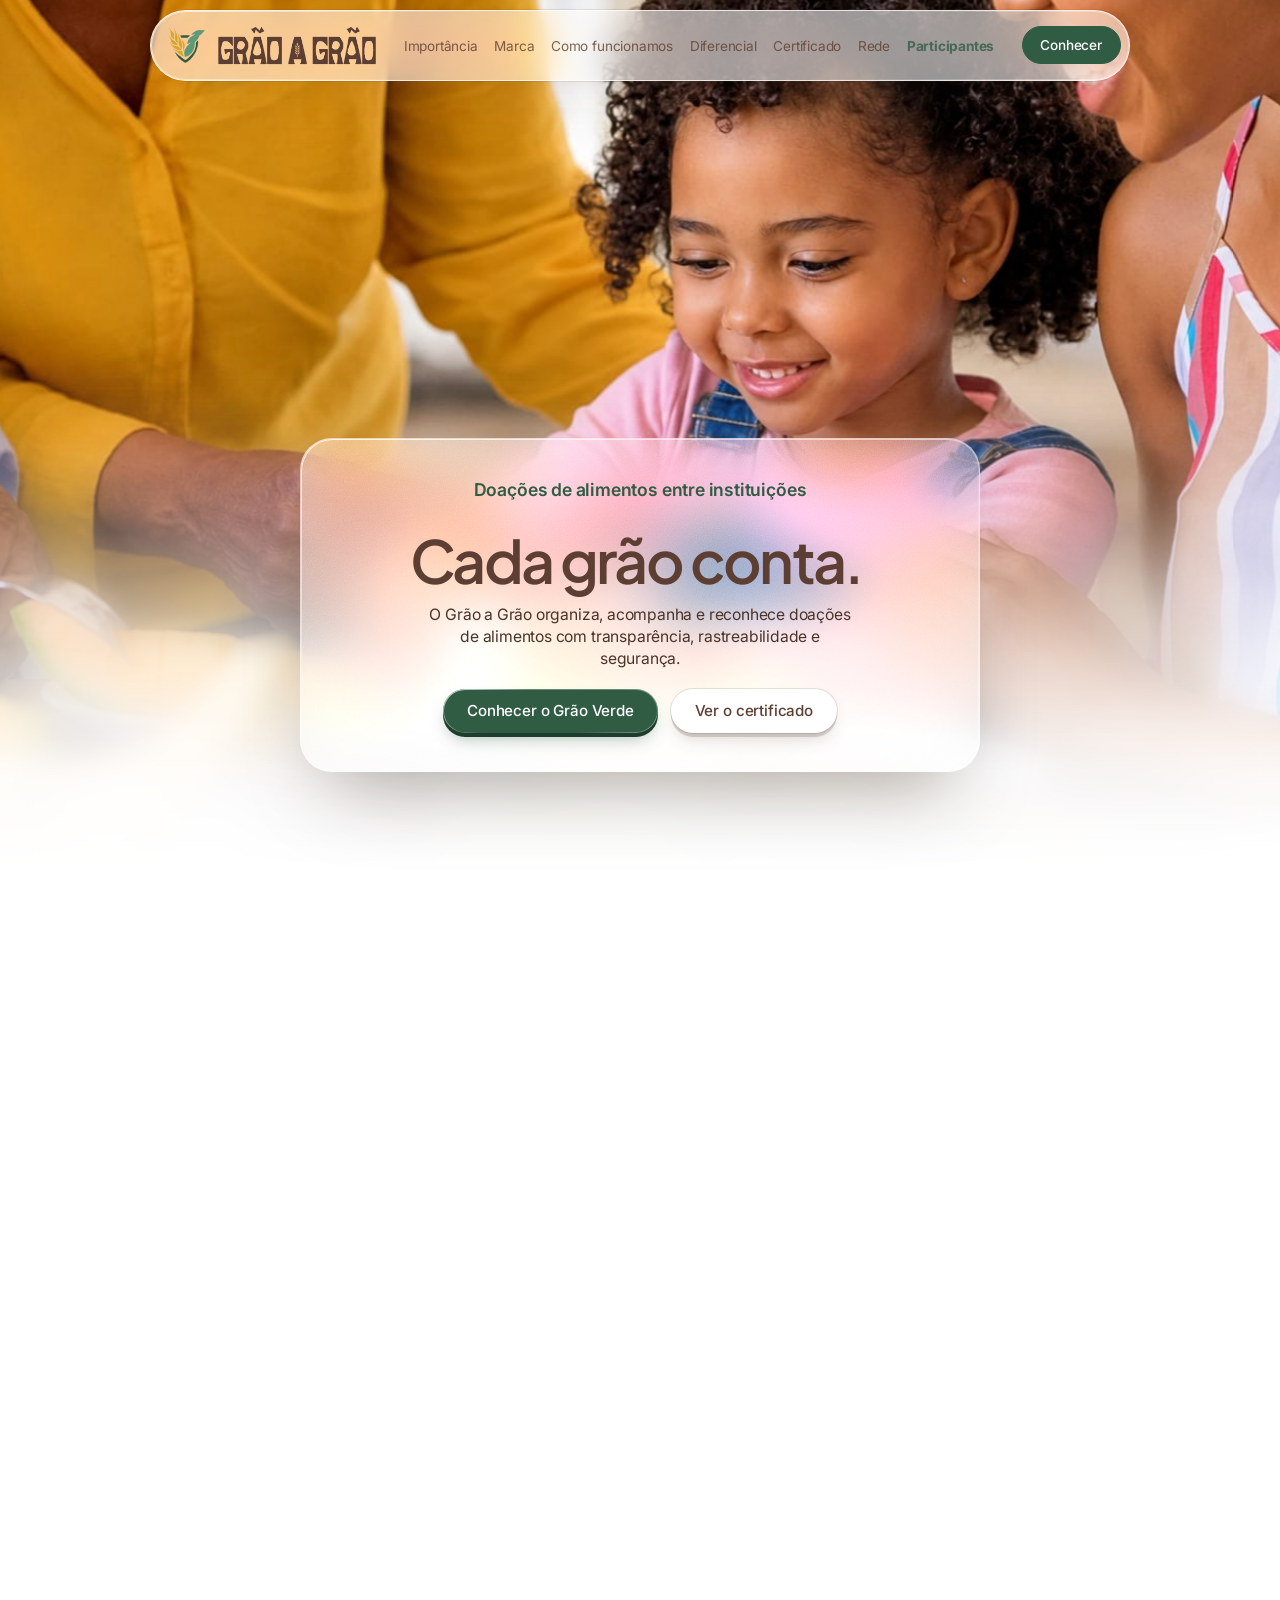
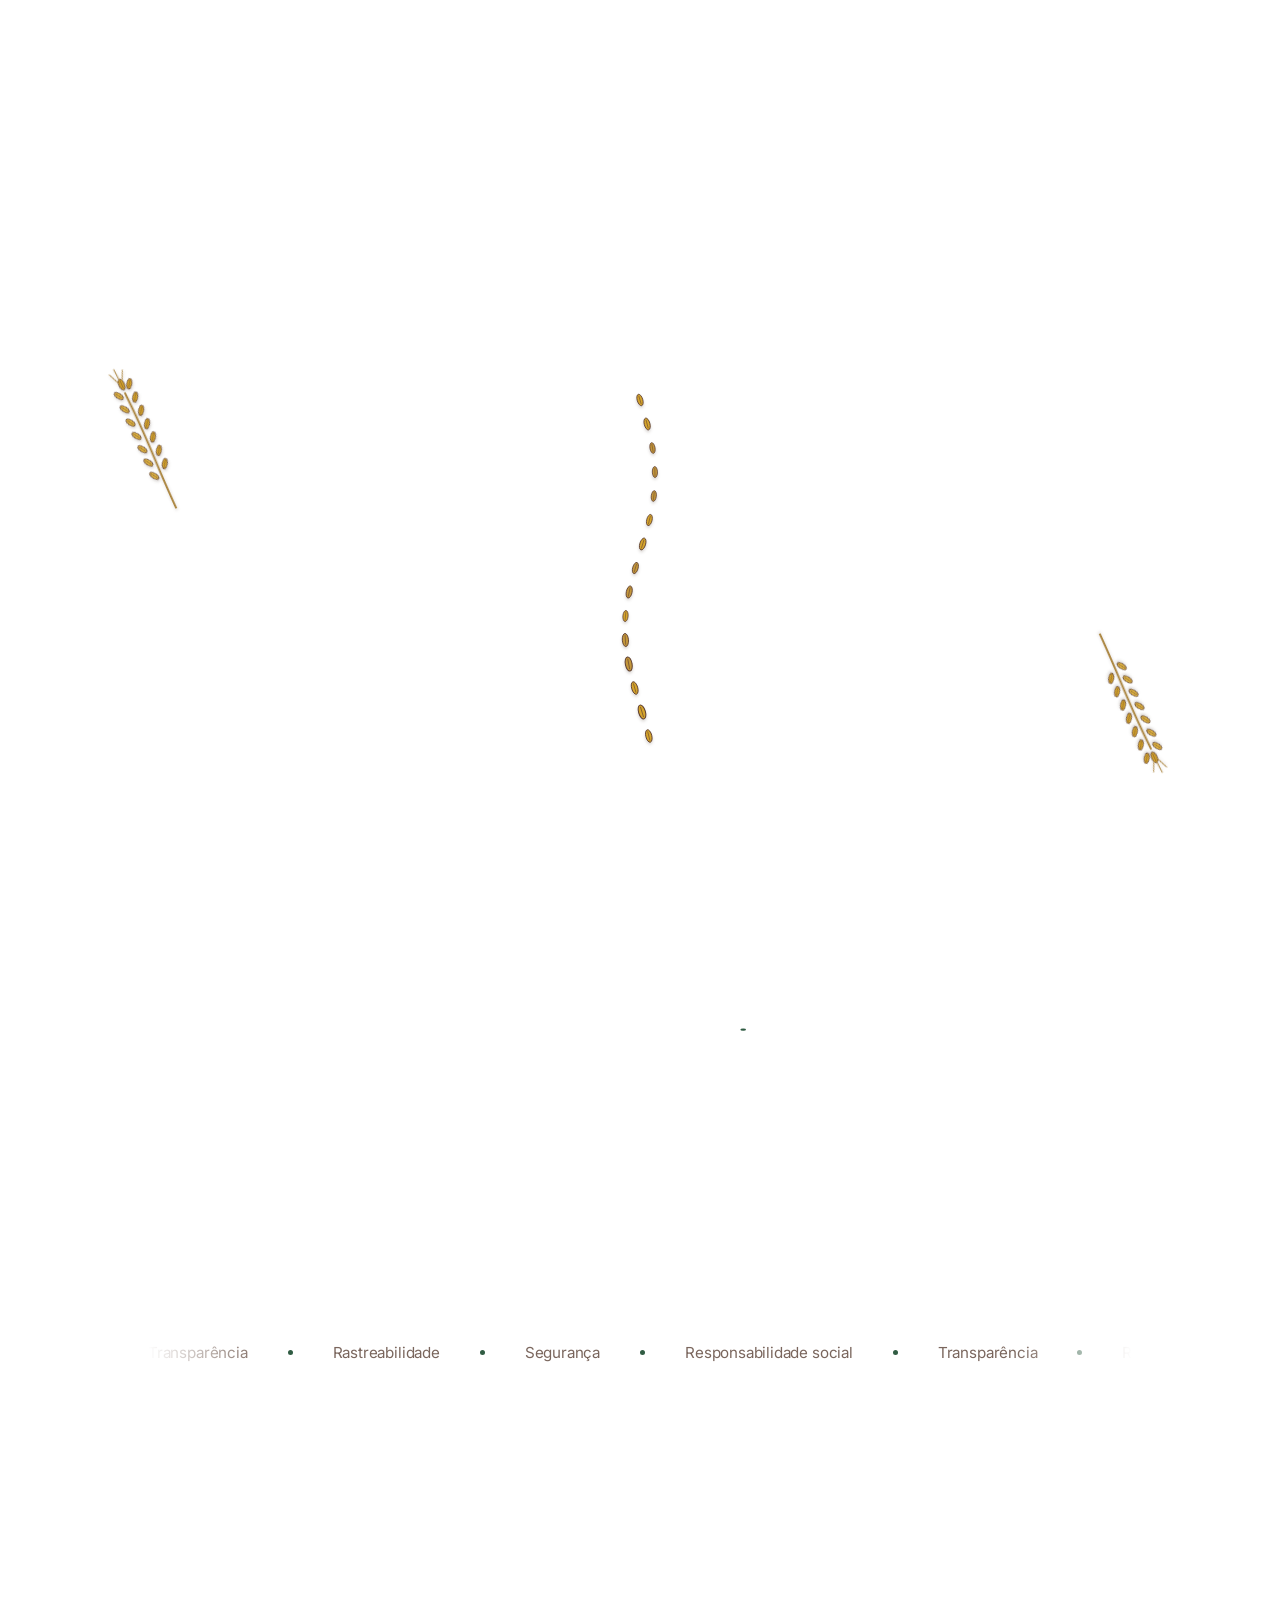
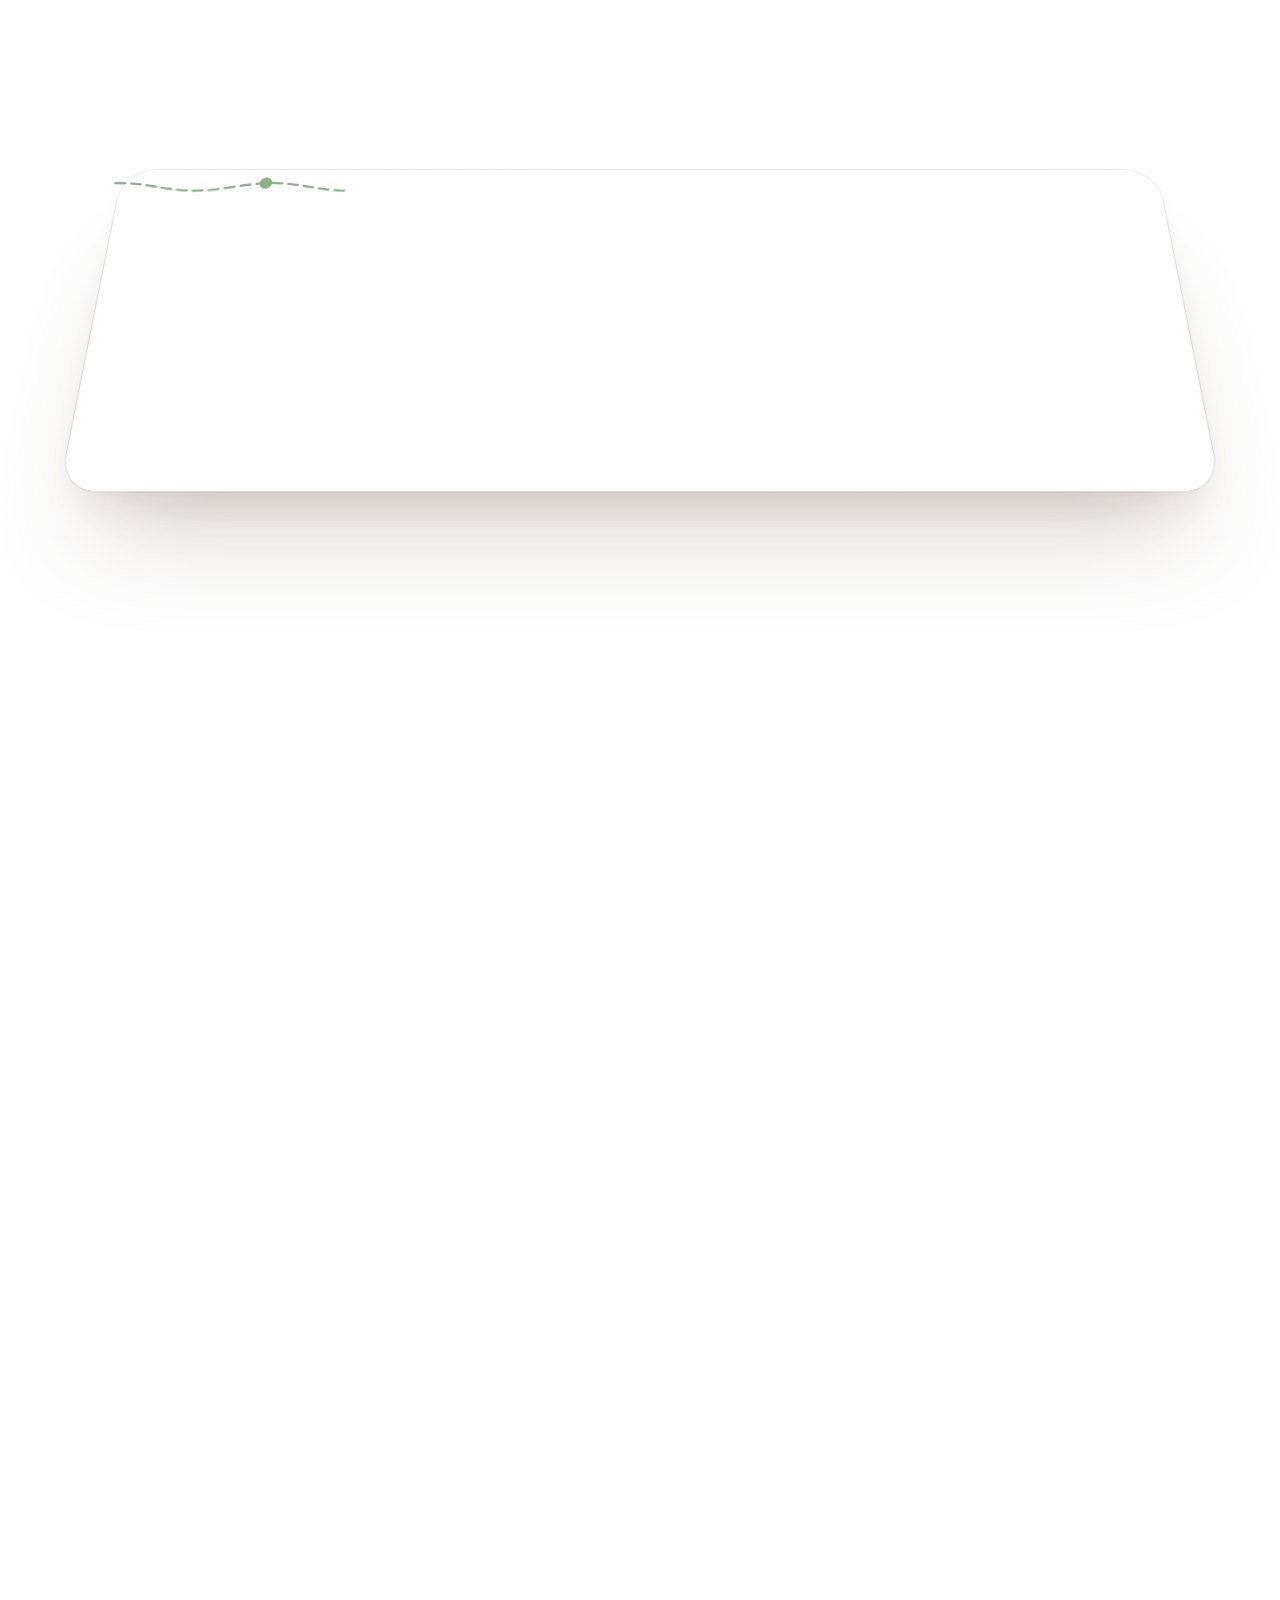
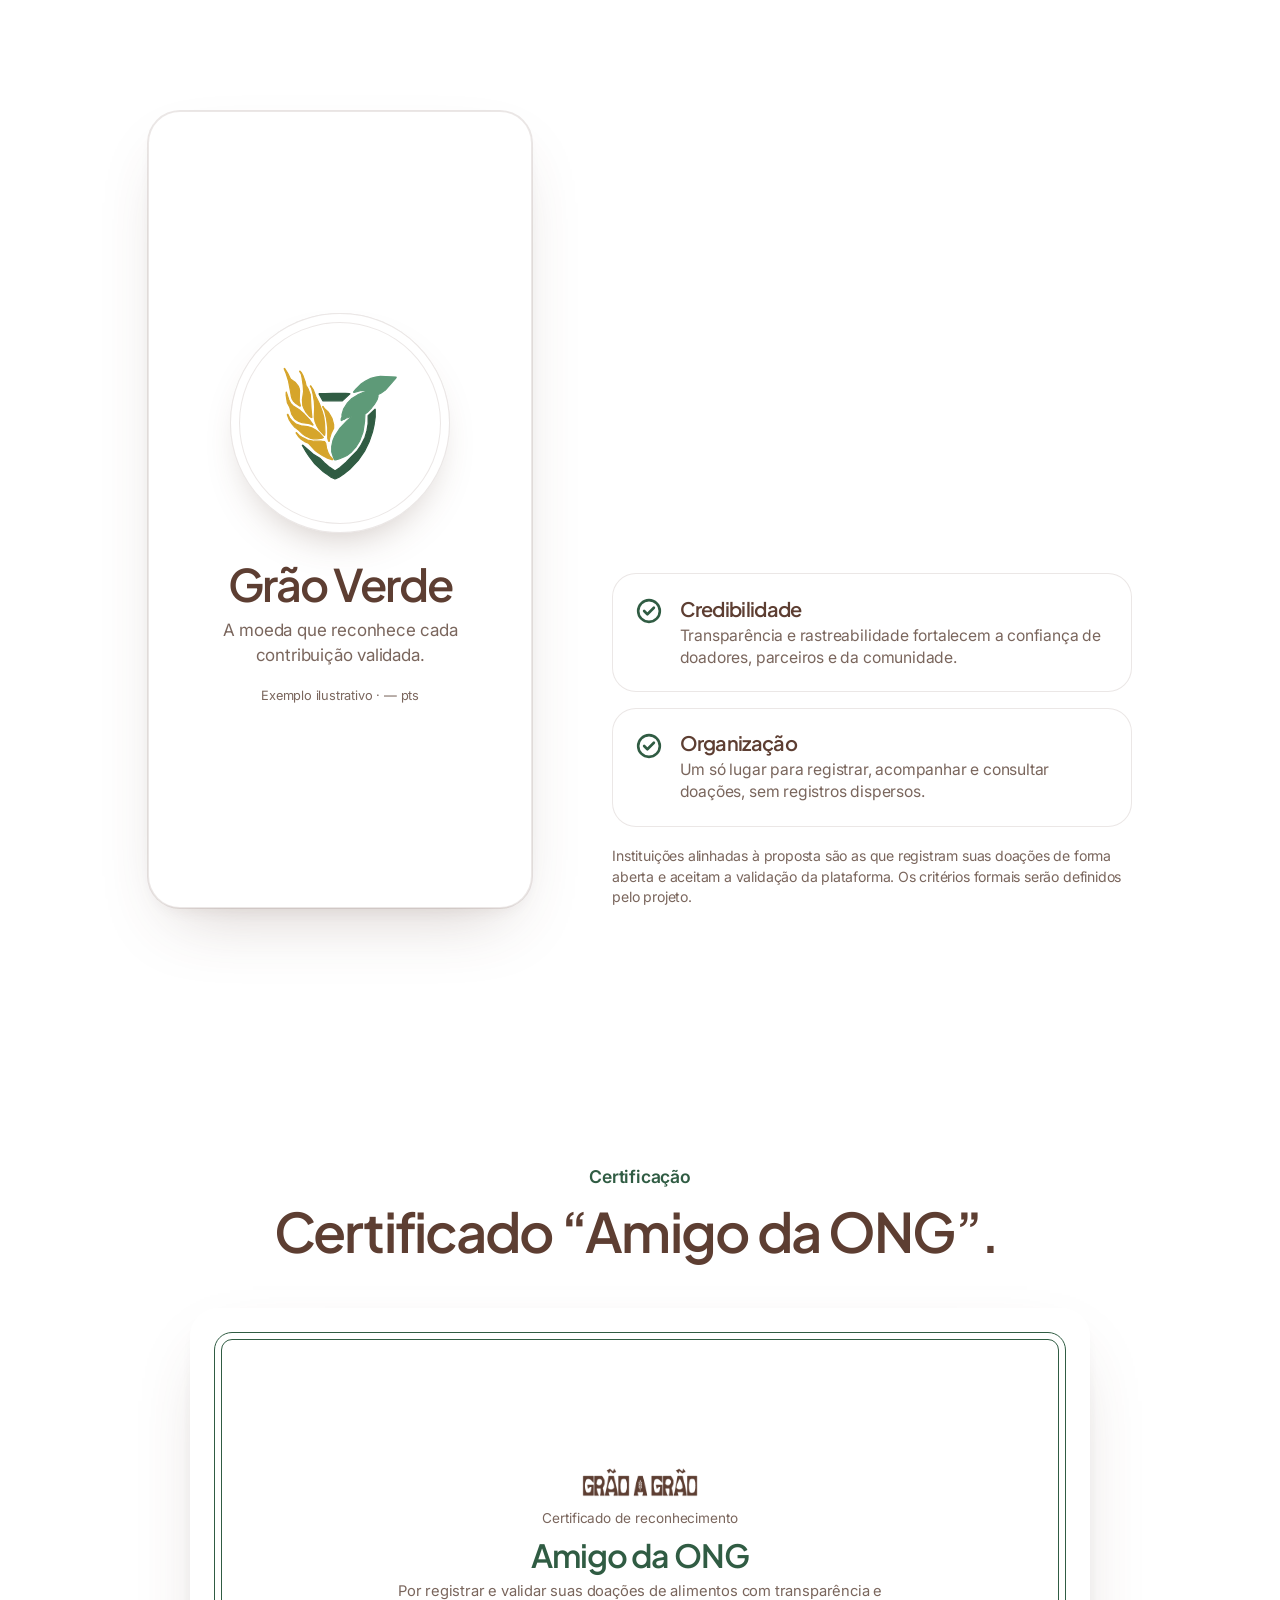
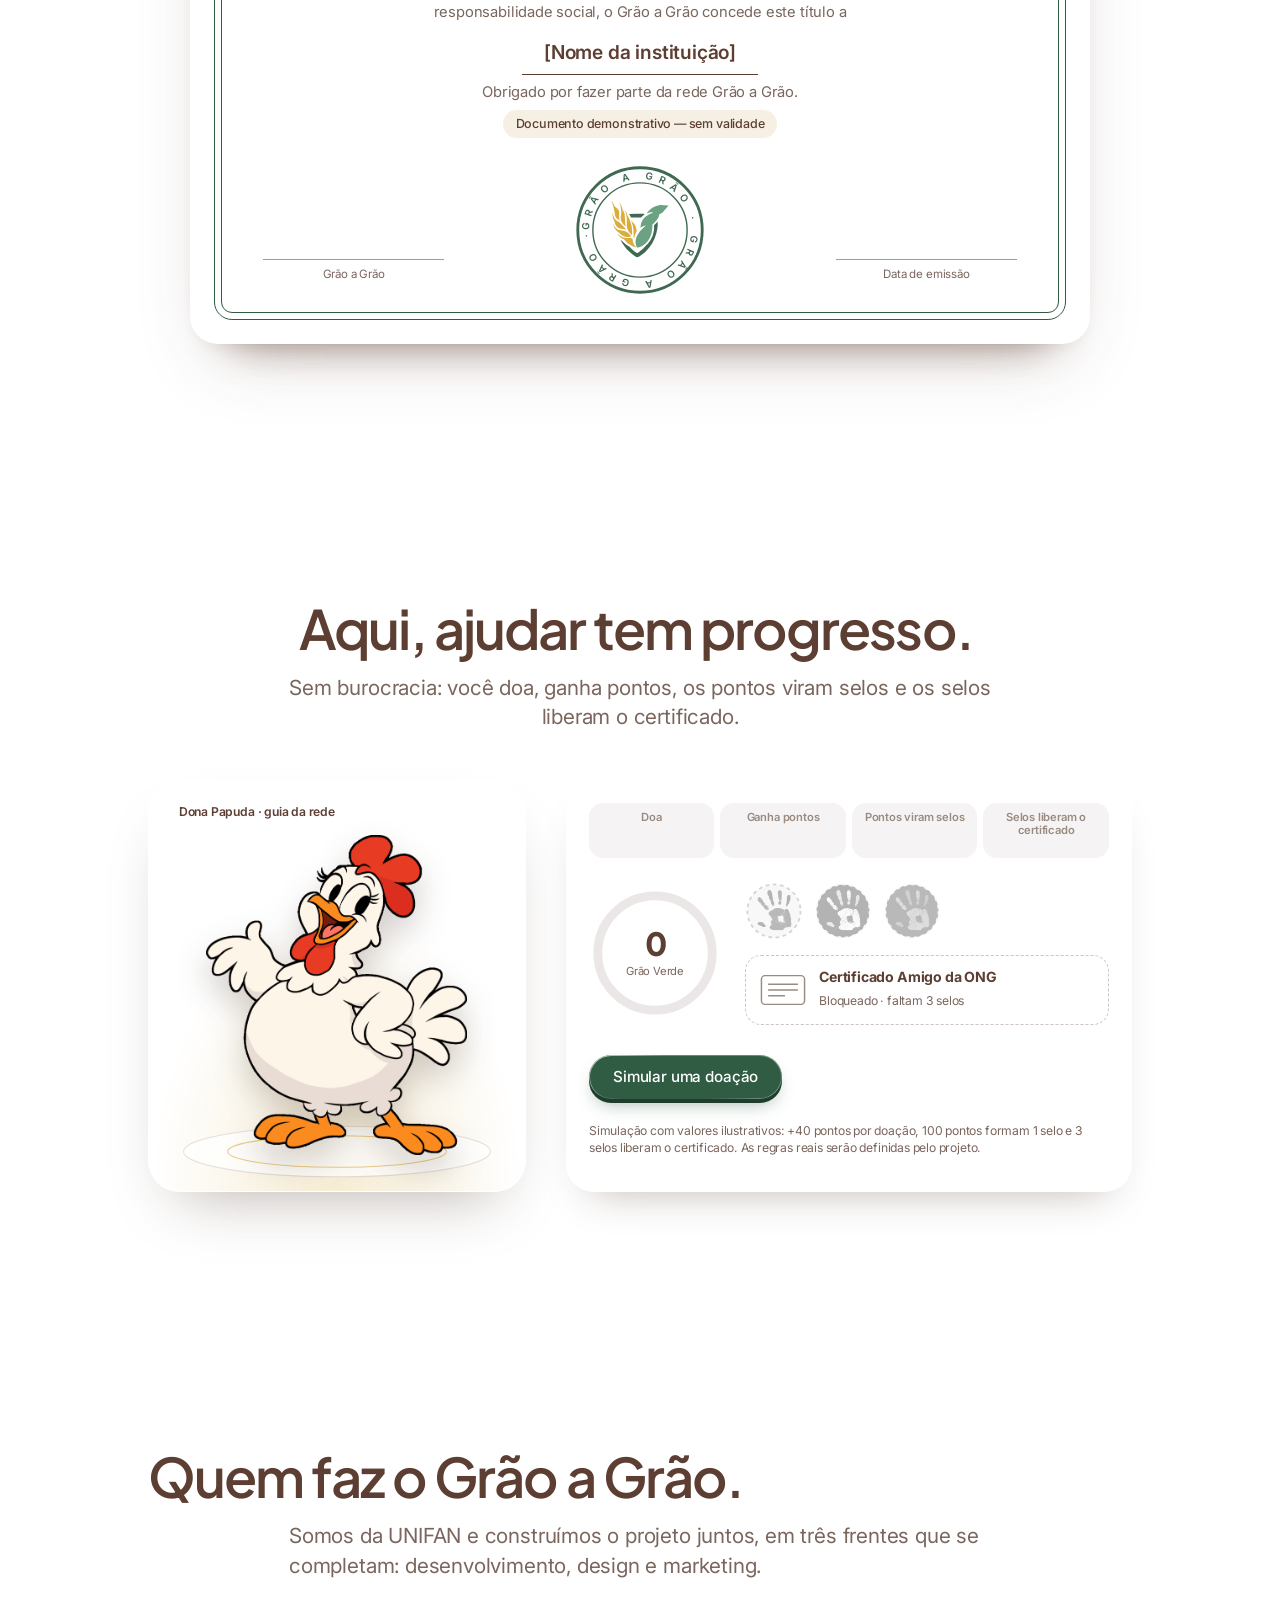
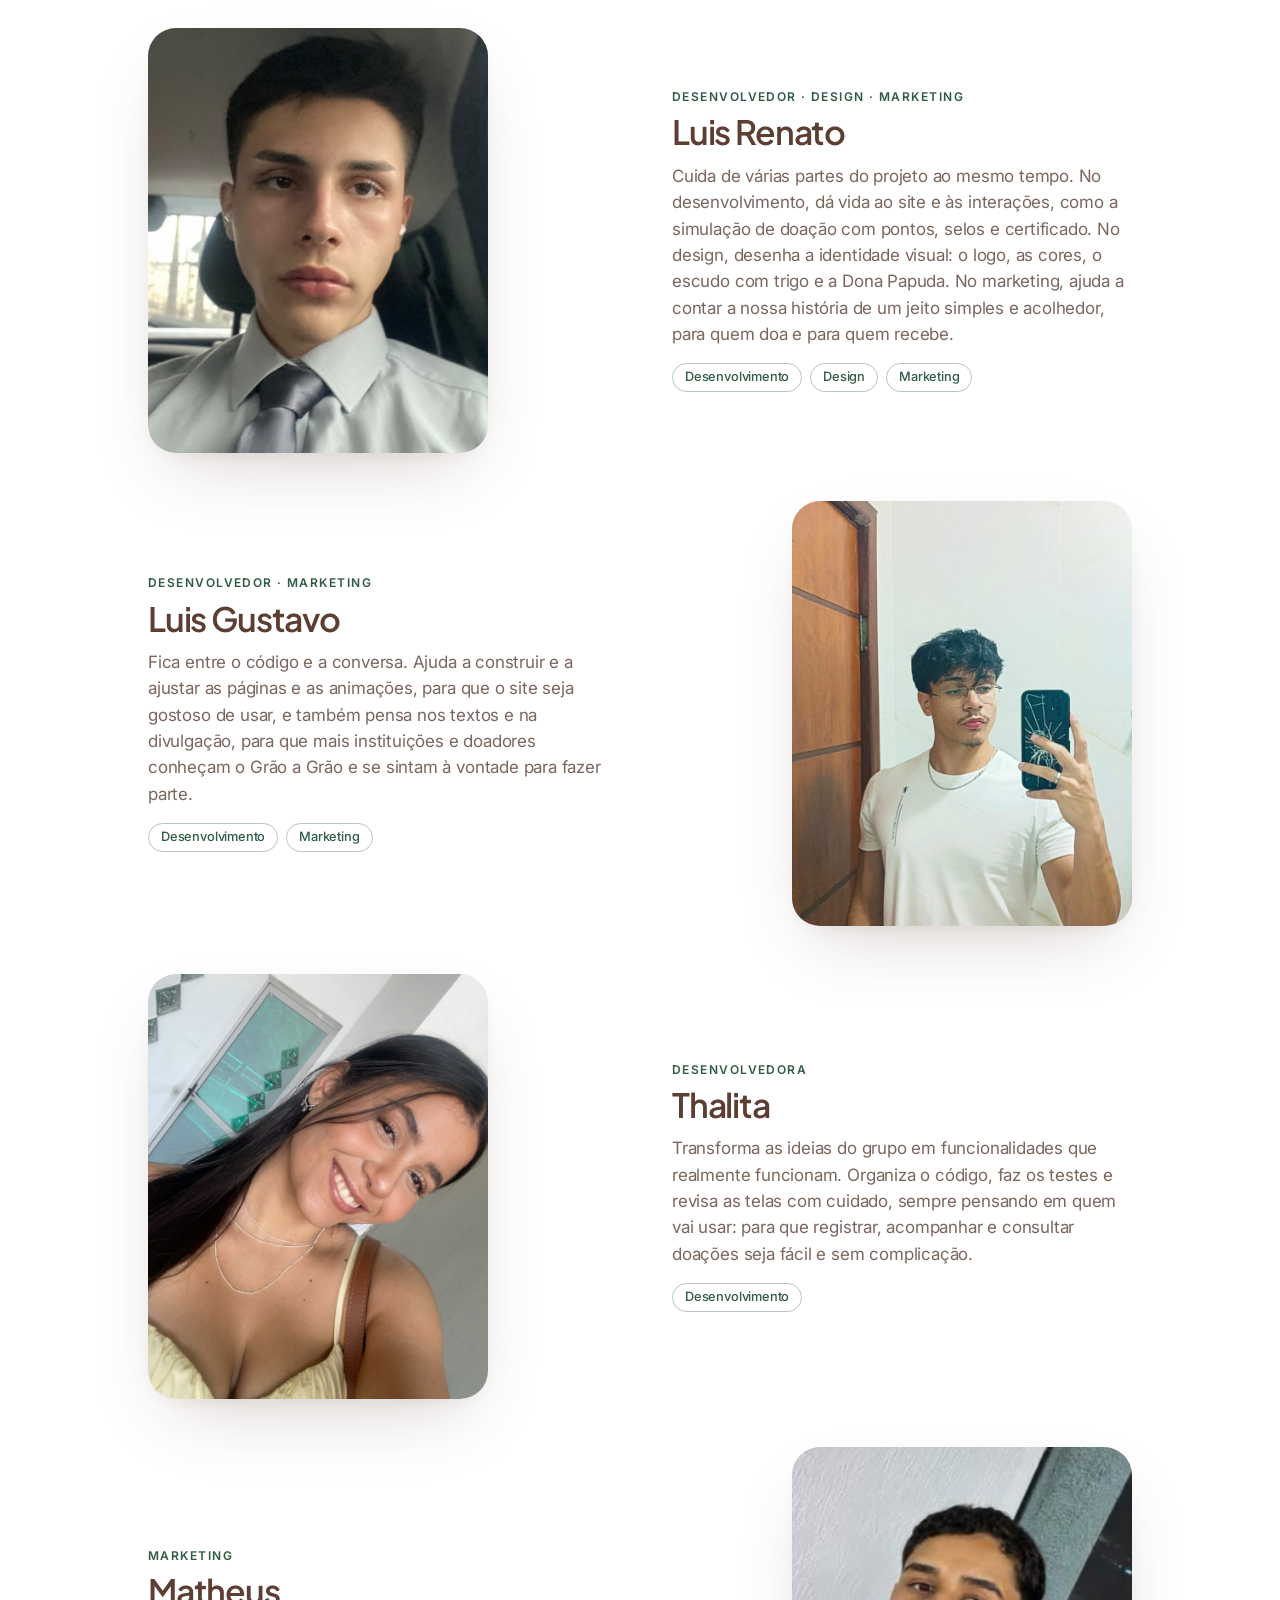
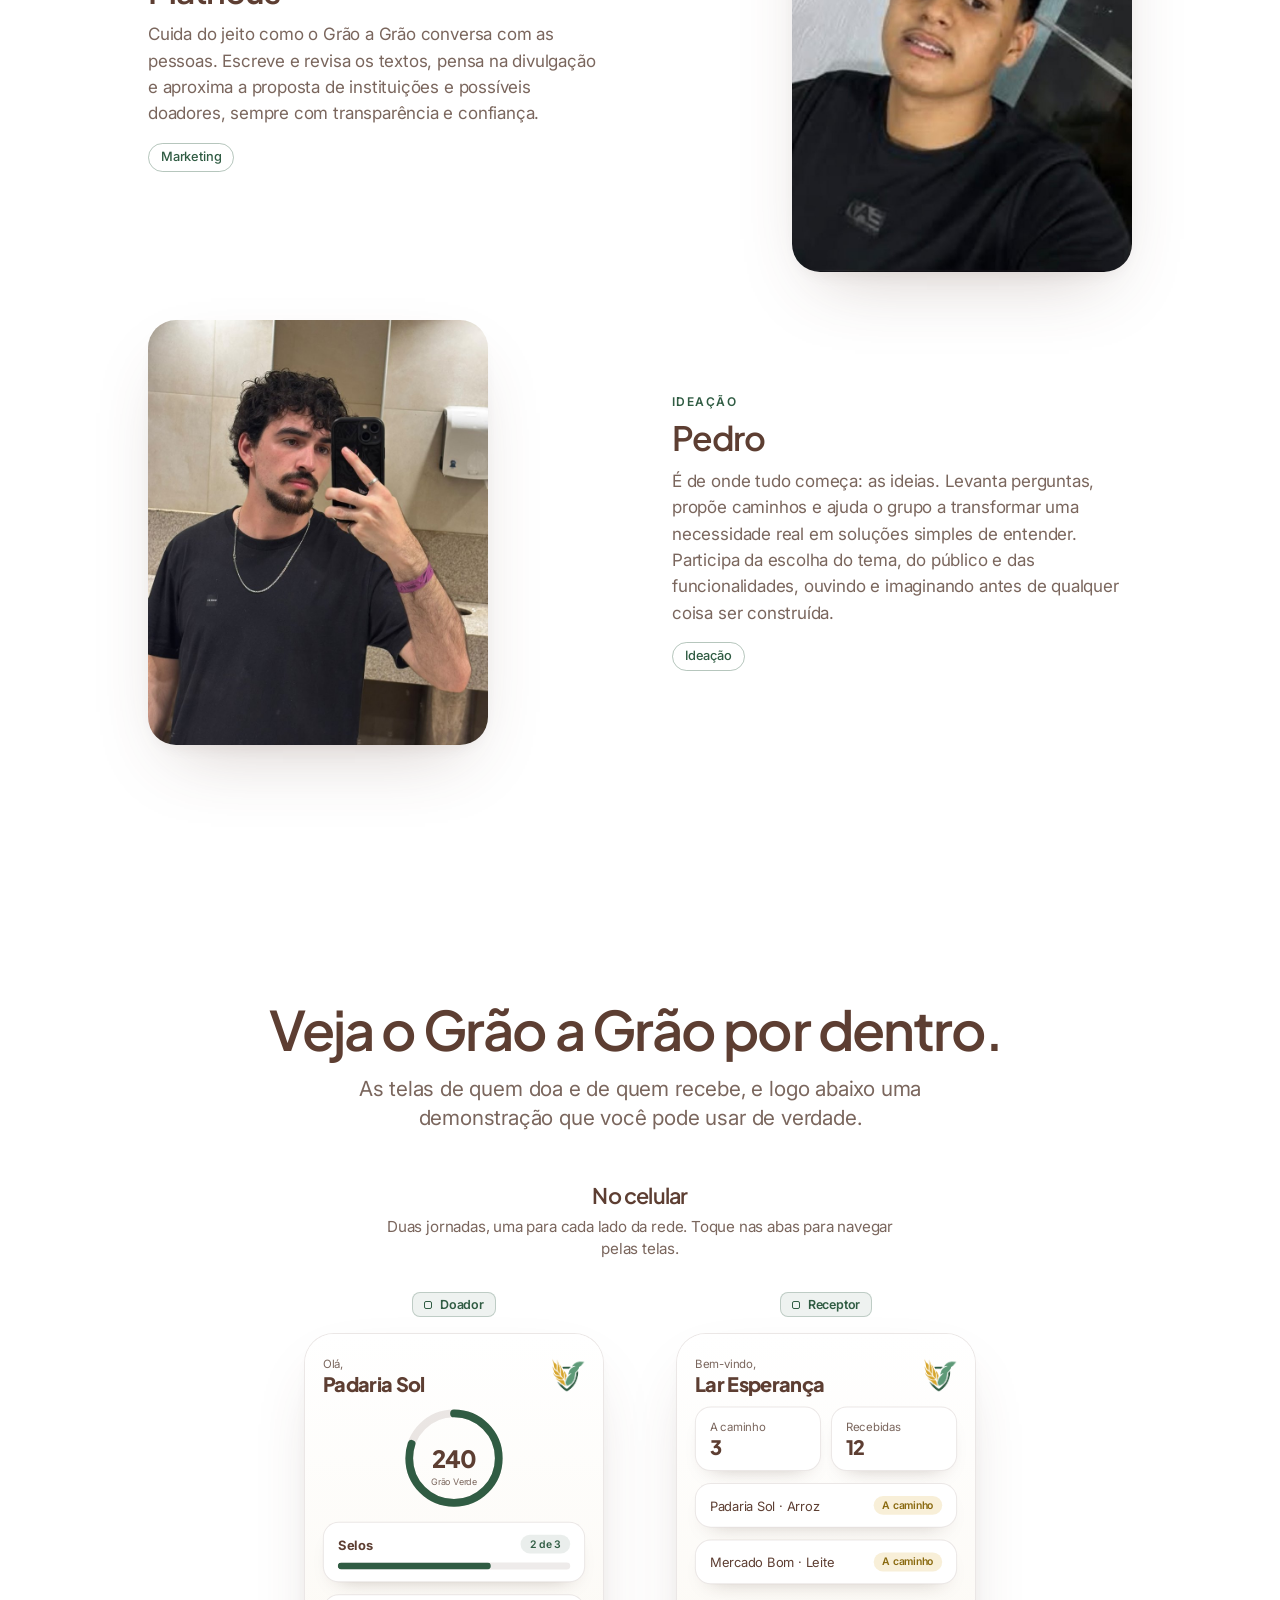
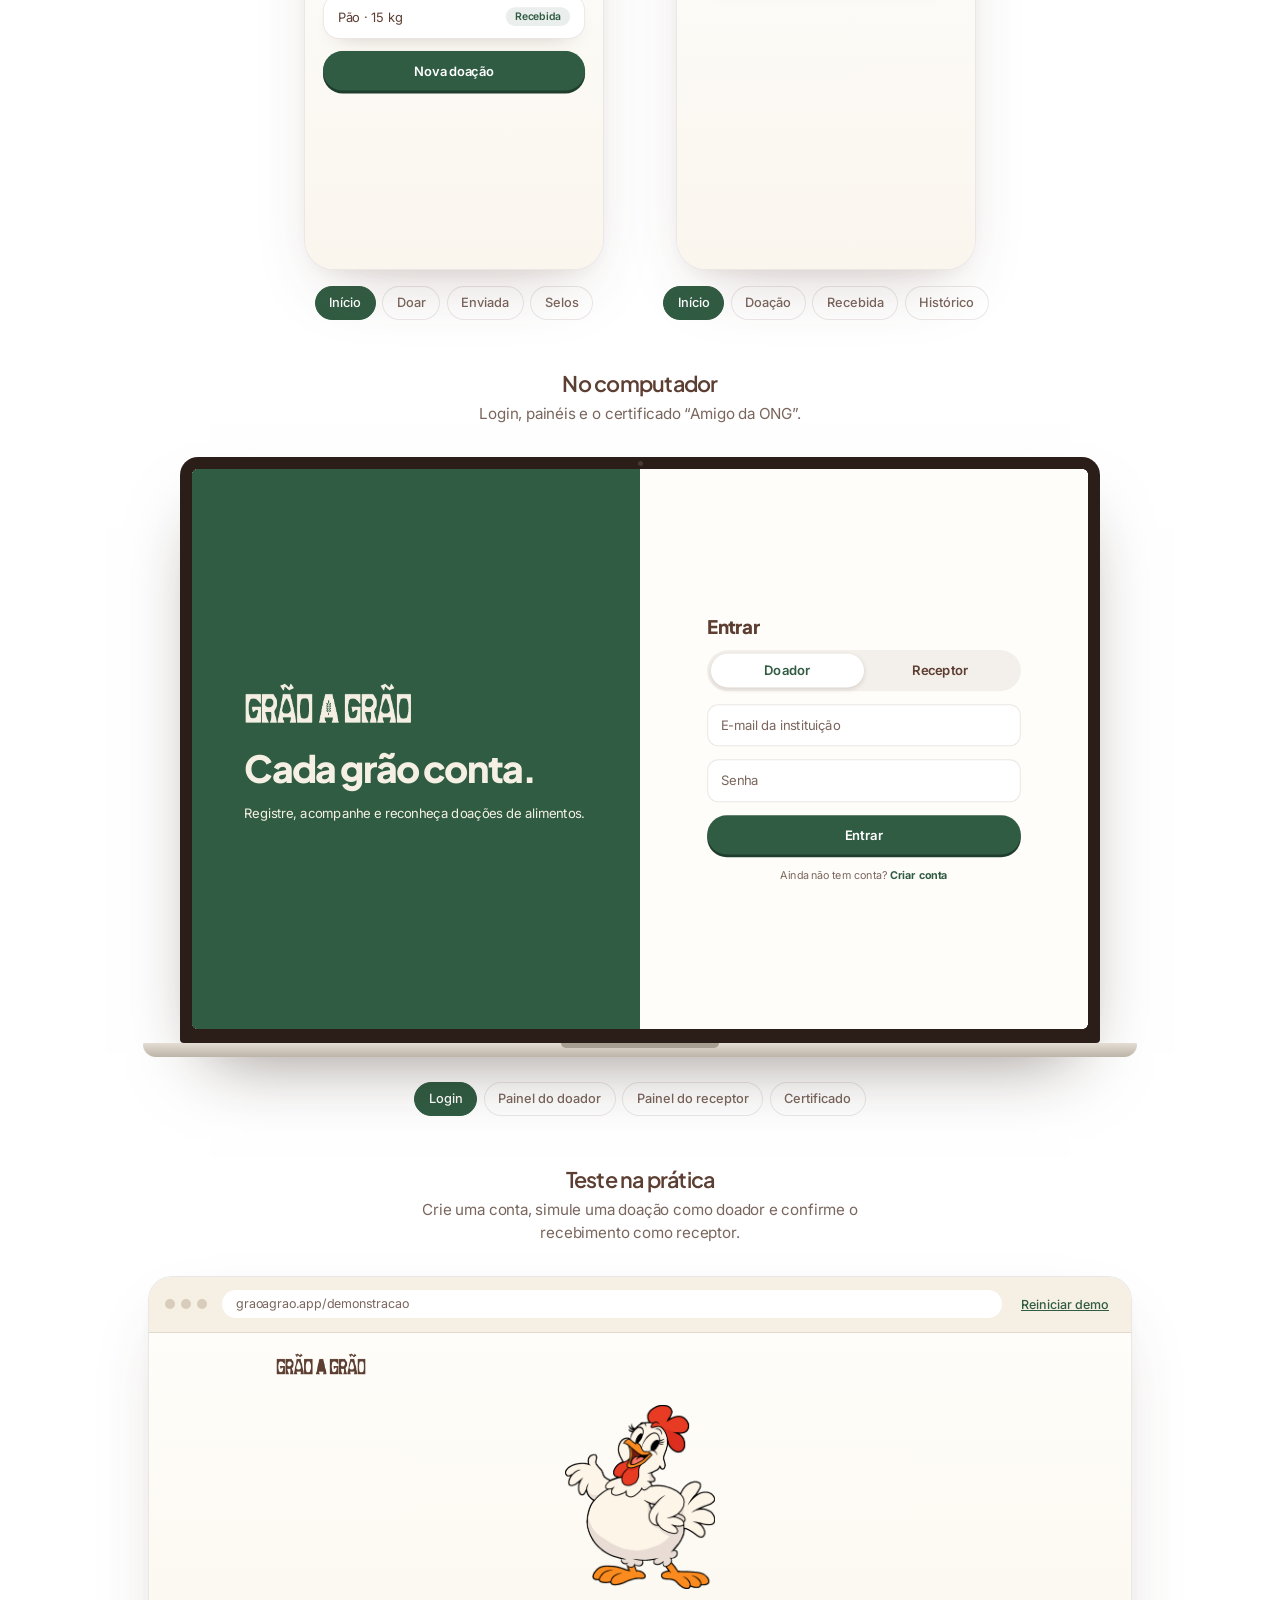
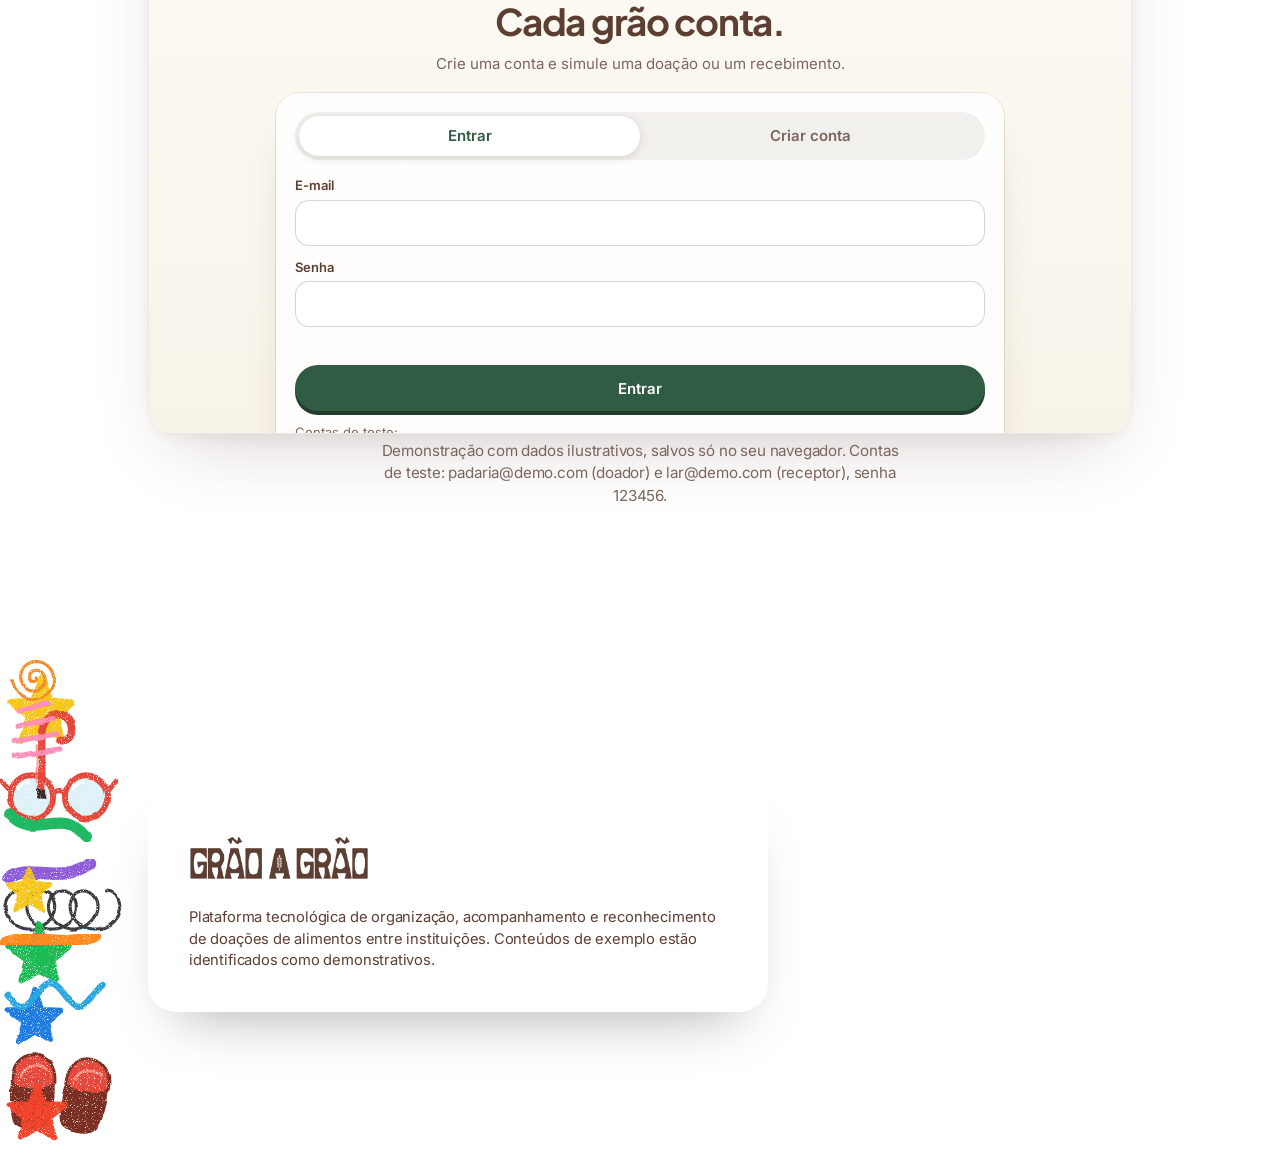
==== commit 92ddff91: "Atualiza o site Grão a Grão" ====
--- a/index.html
+++ b/index.html
@@ -6,7 +6,7 @@
 <script>
 /* Fixa o layout de computador (1280px) e reduz a pagina para caber na tela do celular */
 (function(){var D=1280,V=720,r=document.documentElement;
-function fit(){var w=window.innerWidth||D,s=Math.min(1,w/D);
+function fit(){var w=window.innerWidth||D,s=w<900?1:Math.min(1,w/D);
 if(s<1){r.style.zoom=s}else{r.style.removeProperty('zoom')}
 r.style.setProperty('--vw',(s<1?D:w)/100+'px');
 r.style.setProperty('--vh',(s<1?V:window.innerHeight)/100+'px');
@@ -28,6 +28,8 @@
 <link rel="preconnect" href="https://fonts.gstatic.com" crossorigin>
 <link rel="stylesheet" href="https://fonts.googleapis.com/css2?family=Inter:wght@400;500;600&family=Plus+Jakarta+Sans:wght@600;700;800&display=swap">
 <link rel="stylesheet" href="css/styles.css">
+<link rel="stylesheet" href="css/showcase.css">
+<link rel="stylesheet" href="css/responsive.css">
 </head>
 <body class="lock"><div class="bmp" aria-hidden="true"></div><div class="bmp b2" aria-hidden="true"></div>
 <svg width="0" height="0" style="position:absolute" aria-hidden="true" focusable="false">
@@ -133,10 +135,19 @@
 <article class="mb rv"><figure class="mf"><img src="assets/png/equipe-matheus.jpg" alt="Foto de Matheus" width="800" height="1000" loading="lazy"></figure><div class="mt"><small>Marketing</small><h3>Matheus</h3><p>Cuida do jeito como o Grão a Grão conversa com as pessoas. Escreve e revisa os textos, pensa na divulgação e aproxima a proposta de instituições e possíveis doadores, sempre com transparência e confiança.</p><ul class="roles"><li>Marketing</li></ul></div></article>
 <article class="mb rv"><figure class="mf"><img src="assets/png/equipe-ideacao.jpg" alt="Foto do integrante de ideação" width="800" height="1000" loading="lazy"></figure><div class="mt"><small>Ideação</small><h3>Pedro</h3><p>É de onde tudo começa: as ideias. Levanta perguntas, propõe caminhos e ajuda o grupo a transformar uma necessidade real em soluções simples de entender. Participa da escolha do tema, do público e das funcionalidades, ouvindo e imaginando antes de qualquer coisa ser construída.</p><ul class="roles"><li>Ideação</li></ul></div></article>
 </div></div></section>
+<section id="interfaces" aria-labelledby="h-int"><div class="wrap"><h2 id="h-int" data-split>Veja o Grão a Grão por dentro.</h2><p class="lead rv" style="margin-top:1rem">As telas de quem doa e de quem recebe, e logo abaixo uma demonstração que você pode usar de verdade.</p>
+<div class="sx-blk"><h3>No celular</h3><p>Duas jornadas, uma para cada lado da rede. Toque nas abas para navegar pelas telas.</p>
+<div class="sx-phones"><div class="sx-dev"><span class="sx-lb"><i></i>Doador</span><div id="sx-donor" style="width:100%;display:grid;justify-items:center;gap:1rem"></div></div><div class="sx-dev"><span class="sx-lb"><i></i>Receptor</span><div id="sx-recv" style="width:100%;display:grid;justify-items:center;gap:1rem"></div></div></div></div>
+<div class="sx-blk"><h3>No computador</h3><p>Login, painéis e o certificado “Amigo da ONG”.</p><div class="sx-mac" id="sx-mac"><div class="sx-lid"></div><div class="sx-base" aria-hidden="true"></div></div></div>
+<div class="sx-blk"><h3>Teste na prática</h3><p>Crie uma conta, simule uma doação como doador e confirme o recebimento como receptor.</p>
+<div class="sx-fr"><div class="sx-bro"><i aria-hidden="true"></i><span class="sx-url">graoagrao.app/demonstracao</span><button type="button" id="sx-reset">Reiniciar demo</button></div><iframe id="sx-frame" src="demo/index.html" title="Demonstração interativa do Grão a Grão"></iframe></div>
+<p class="sx-hint">Demonstração com dados ilustrativos, salvos só no seu navegador. Contas de teste: padaria@demo.com (doador) e lar@demo.com (receptor), senha 123456.</p></div>
+</div></section>
 </main>
 
 <footer><div class="fly" aria-hidden="true"><span class="f" style="--y:14%;--s:84px;--d:70s;--dl:-12s;--r0:-14deg;--r1:26deg;--x:calc(8*var(--vw));--b:6s"><svg viewBox="0 0 100 100"><g filter="url(#cry)"><path d="M50.0 13.4 L60.2 39.9 L86.2 42.2 L66.8 59.5 L73.4 86.2 L50.0 70.4 L25.3 88.0 L34.3 59.1 L12.2 41.7 L39.6 39.7Z" fill="#F6C61A" stroke="#F6C61A" stroke-width="7" stroke-linejoin="round"/></g></svg></span><span class="f rl" style="--y:30%;--s:118px;--d:86s;--dl:-60s;--r0:8deg;--r1:-14deg;--x:calc(72*var(--vw));--b:7s"><svg viewBox="0 0 120 70"><g filter="url(#cry)"><circle cx="32" cy="38" r="22" fill="#BEE3F2" fill-opacity=".5" stroke="#E5483A" stroke-width="6"/><circle cx="88" cy="38" r="22" fill="#BEE3F2" fill-opacity=".5" stroke="#E5483A" stroke-width="6"/><path d="M54 35 Q60 28 66 35" fill="none" stroke="#E5483A" stroke-width="5" stroke-linecap="round"/><path d="M10 32 L2 22 M110 32 L118 22" fill="none" stroke="#E5483A" stroke-width="5" stroke-linecap="round"/><path d="M18 30 Q22 23 29 23 M74 30 Q78 23 85 23" fill="none" stroke="#fff" stroke-width="3" stroke-linecap="round" stroke-opacity=".85"/></g></svg></span><span class="f" style="--y:52%;--s:130px;--d:96s;--dl:-30s;--r0:-6deg;--r1:10deg;--x:calc(30*var(--vw));--b:8s"><svg viewBox="0 0 150 76"><g filter="url(#cry)"><path d="M22.0 16.0 L19.8 16.2 L17.7 16.6 L15.7 17.4 L13.8 18.5 L12.0 19.8 L10.4 21.5 L9.0 23.3 L7.8 25.4 L6.9 27.6 L6.3 30.0 L5.9 32.5 L5.9 35.1 L6.2 37.8 L6.8 40.4 L7.7 43.0 L9.0 45.5 L10.5 47.9 L12.3 50.2 L14.4 52.3 L16.7 54.2 L19.2 55.9 L21.9 57.3 L24.8 58.4 L27.8 59.3 L30.8 59.8 L33.9 60.0 L37.1 59.9 L40.1 59.5 L43.2 58.8 L46.1 57.7 L48.8 56.4 L51.4 54.8 L53.8 53.0 L56.0 51.0 L57.9 48.8 L59.5 46.4 L60.9 43.9 L61.9 41.3 L62.6 38.7 L63.0 36.1 L63.1 33.5 L62.9 30.9 L62.4 28.5 L61.6 26.2 L60.5 24.0 L59.2 22.1 L57.6 20.4 L55.9 18.9 L54.0 17.8 L52.0 16.9 L49.9 16.3 L47.8 16.0 L45.6 16.1 L43.5 16.4 L41.4 17.1 L39.4 18.1 L37.6 19.3 L35.9 20.8 L34.4 22.6 L33.2 24.6 L32.2 26.8 L31.5 29.2 L31.0 31.6 L30.9 34.2 L31.1 36.8 L31.6 39.5 L32.4 42.1 L33.5 44.6 L34.9 47.1 L36.6 49.4 L38.6 51.6 L40.8 53.6 L43.3 55.3 L45.9 56.8 L48.7 58.0 L51.7 59.0 L54.7 59.6 L57.8 60.0 L60.9 60.0 L64.0 59.7 L67.1 59.0 L70.0 58.1 L72.9 56.9 L75.5 55.4 L78.0 53.7 L80.2 51.8 L82.2 49.6 L84.0 47.3 L85.4 44.8 L86.6 42.3 L87.4 39.7 L87.9 37.0 L88.1 34.4 L88.0 31.8 L87.6 29.3 L86.9 27.0 L85.9 24.8 L84.7 22.8 L83.2 21.0 L81.6 19.4 L79.7 18.2 L77.8 17.2 L75.7 16.5 L73.6 16.1 L71.4 16.0 L69.2 16.3 L67.1 16.8 L65.1 17.7 L63.2 18.8 L61.5 20.3 L59.9 22.0 L58.6 23.9 L57.5 26.0 L56.7 28.3 L56.1 30.7 L55.9 33.3 L56.0 35.9 L56.3 38.5 L57.0 41.1 L58.1 43.7 L59.4 46.2 L61.0 48.6 L62.9 50.8 L65.0 52.9 L67.4 54.7 L70.0 56.3 L72.7 57.6 L75.6 58.7 L78.6 59.4 L81.7 59.9 L84.8 60.0 L87.9 59.8 L91.0 59.3 L94.0 58.5 L96.9 57.4 L99.6 56.0 L102.1 54.4 L104.4 52.5 L106.5 50.4 L108.4 48.1 L109.9 45.7 L111.2 43.2 L112.1 40.6 L112.8 38.0 L113.1 35.3 L113.1 32.7 L112.8 30.2 L112.2 27.8 L111.3 25.6 L110.1 23.5 L108.8 21.6 L107.2 20.0 L105.4 18.6 L103.5 17.5 L101.4 16.7 L99.3 16.2 L97.2 16.0 L95.0 16.1 L92.9 16.6 L90.8 17.3 L88.9 18.4 L87.1 19.7 L85.5 21.3 L84.1 23.2 L82.9 25.2 L82.0 27.4 L81.3 29.8 L81.0 32.3 L80.9 34.9 L81.2 37.6 L81.8 40.2 L82.7 42.8 L83.9 45.3 L85.4 47.8 L87.1 50.1 L89.2 52.2 L91.5 54.1 L94.0 55.8 L96.7 57.2 L99.6 58.3 L102.5 59.2 L105.6 59.7 L108.7 60.0 L111.8 59.9 L114.9 59.5 L117.9 58.8 L120.8 57.8 L123.6 56.5 L126.2 55.0 L128.6 53.2 L130.8 51.2 L132.7 49.0 L134.4 46.6 L135.8 44.1 L136.8 41.5 L137.6 38.9 L138.0 36.3 L138.1 33.7 L137.9 31.1 L137.4 28.7 L136.6 26.4 L135.6 24.2 L134.3 22.2 L132.8 20.5 L131.1 19.0 L129.2 17.8 L127.2 16.9 L125.1 16.3 L122.9 16.0" fill="none" stroke="#3A3A3F" stroke-width="3.6" stroke-linecap="round" stroke-linejoin="round"/></g></svg></span><span class="f rl" style="--y:72%;--s:70px;--d:64s;--dl:-5s;--r0:10deg;--r1:-30deg;--x:calc(55*var(--vw));--b:6s"><svg viewBox="0 0 100 100"><g filter="url(#cry)"><path d="M50.0 12.0 L59.6 40.8 L88.1 41.6 L66.8 59.4 L72.3 84.8 L50.0 71.5 L26.2 86.7 L34.5 59.0 L10.2 41.1 L40.2 40.5Z" fill="#1E7BE0" stroke="#1E7BE0" stroke-width="7" stroke-linejoin="round"/></g></svg></span><span class="f" style="--y:86%;--s:112px;--d:90s;--dl:-70s;--r0:-8deg;--r1:12deg;--x:calc(15*var(--vw));--b:7s"><svg viewBox="0 0 120 100"><g filter="url(#cry)"><g transform="translate(4 6)"><path d="M10 78 C4 58 6 30 16 14 C23 3 42 3 49 15 C57 29 56 58 49 78 C45 90 14 90 10 78Z" fill="#7A2E22"/><path d="M9 36 C8 18 18 6 32 6 C46 6 56 18 55 36 C48 46 16 46 9 36Z" fill="#E5483A" stroke="#7A2E22" stroke-width="3" stroke-linejoin="round"/><path d="M18 30 C22 18 38 14 46 22" fill="none" stroke="#F5897A" stroke-width="3" stroke-linecap="round"/></g><g transform="translate(60 10) rotate(8 30 45)"><path d="M10 78 C4 58 6 30 16 14 C23 3 42 3 49 15 C57 29 56 58 49 78 C45 90 14 90 10 78Z" fill="#7A2E22"/><path d="M9 36 C8 18 18 6 32 6 C46 6 56 18 55 36 C48 46 16 46 9 36Z" fill="#E5483A" stroke="#7A2E22" stroke-width="3" stroke-linejoin="round"/><path d="M18 30 C22 18 38 14 46 22" fill="none" stroke="#F5897A" stroke-width="3" stroke-linecap="round"/></g></g></svg></span><span class="f rl" style="--y:22%;--s:100px;--d:100s;--dl:-40s;--r0:14deg;--r1:-10deg;--x:calc(85*var(--vw));--b:8s"><svg viewBox="0 0 80 120"><g filter="url(#cry)"><path d="M30 40 C30 8 66 8 66 34 C66 44 58 48 52 46" fill="none" stroke="#E5483A" stroke-width="9" stroke-linecap="round"/><path d="M30 40 L30 106" fill="none" stroke="#E5483A" stroke-width="9" stroke-linecap="round"/><path d="M30 104 L30 116" fill="none" stroke="#3A2A26" stroke-width="11" stroke-linecap="butt"/><path d="M24 52 L24 96" fill="none" stroke="#F5897A" stroke-width="2.6" stroke-linecap="round" stroke-opacity=".8"/></g></svg></span><span class="f" style="--y:60%;--s:78px;--d:74s;--dl:-48s;--r0:-20deg;--r1:22deg;--x:calc(62*var(--vw));--b:5s"><svg viewBox="0 0 100 100"><g filter="url(#cry)"><path d="M50.0 13.0 L59.5 40.9 L89.6 41.1 L66.1 59.2 L72.7 85.2 L50.0 71.8 L27.2 85.3 L34.0 59.2 L10.4 41.1 L40.5 40.9Z" fill="#1DB954" stroke="#1DB954" stroke-width="7" stroke-linejoin="round"/></g></svg></span><span class="f rl" style="--y:8%;--s:70px;--d:68s;--dl:-22s;--r0:0deg;--r1:60deg;--x:calc(40*var(--vw));--b:7s"><svg viewBox="0 0 100 100"><g filter="url(#cry)"><path d="M51.5 50.0 L51.8 50.3 L52.0 50.6 L52.2 51.0 L52.2 51.5 L52.2 52.0 L52.1 52.6 L51.8 53.1 L51.4 53.6 L50.9 54.1 L50.3 54.5 L49.6 54.8 L48.8 55.0 L48.0 55.0 L47.1 54.9 L46.2 54.7 L45.4 54.3 L44.5 53.7 L43.8 52.9 L43.1 52.1 L42.6 51.1 L42.2 49.9 L42.0 48.7 L42.0 47.5 L42.2 46.2 L42.6 44.9 L43.2 43.6 L44.1 42.4 L45.1 41.4 L46.4 40.5 L47.8 39.7 L49.3 39.2 L51.0 38.9 L52.7 38.9 L54.4 39.2 L56.1 39.7 L57.8 40.5 L59.4 41.6 L60.8 42.9 L62.0 44.5 L63.0 46.2 L63.7 48.2 L64.1 50.2 L64.2 52.4 L64.0 54.6 L63.4 56.8 L62.5 58.9 L61.2 60.8 L59.7 62.6 L57.8 64.2 L55.7 65.5 L53.4 66.5 L50.9 67.1 L48.3 67.3 L45.7 67.2 L43.1 66.6 L40.5 65.6 L38.1 64.3 L35.9 62.5 L33.9 60.4 L32.2 58.0 L30.9 55.4 L30.1 52.5 L29.6 49.5 L29.6 46.4 L30.1 43.3 L31.1 40.3 L32.5 37.4 L34.4 34.7 L36.6 32.3 L39.3 30.2 L42.3 28.5 L45.5 27.3 L48.9 26.6 L52.5 26.4 L56.0 26.8 L59.6 27.7 L63.0 29.1 L66.1 31.0 L69.0 33.5 L71.5 36.3 L73.6 39.6 L75.2 43.1 L76.2 46.9 L76.7 50.9 L76.5 54.9 L75.8 58.9 L74.4 62.8 L72.5 66.5 L70.0 69.9 L67.0 72.9 L63.5 75.4 L59.6 77.5 L55.5 78.9 L51.1 79.7 L46.6 79.8 L42.1 79.3 L37.7 78.0 L33.5 76.1 L29.6 73.6 L26.1 70.5 L23.0 66.8 L20.5 62.7 L18.7 58.3 L17.5 53.5" fill="none" stroke="#F28C28" stroke-width="4.5" stroke-linecap="round"/></g></svg></span><span class="f" style="--y:44%;--s:100px;--d:80s;--dl:-9s;--r0:-4deg;--r1:8deg;--x:calc(4*var(--vw));--b:9s"><svg viewBox="0 0 120 90"><g filter="url(#cry)"><path d="M10 58 C34 38 70 66 108 40" fill="none" stroke="#8E5BD9" stroke-width="15" stroke-linecap="round"/></g></svg></span><span class="f rl" style="--y:90%;--s:74px;--d:72s;--dl:-55s;--r0:16deg;--r1:-26deg;--x:calc(88*var(--vw));--b:6s"><svg viewBox="0 0 100 100"><g filter="url(#cry)"><path d="M50.0 15.4 L60.0 40.3 L89.6 41.1 L65.4 59.0 L74.1 87.2 L50.0 71.3 L27.6 84.9 L33.1 59.5 L12.5 41.8 L40.3 40.6Z" fill="#F2452B" stroke="#F2452B" stroke-width="7" stroke-linejoin="round"/></g></svg></span><span class="f" style="--y:68%;--s:110px;--d:92s;--dl:-80s;--r0:0deg;--r1:-12deg;--x:calc(45*var(--vw));--b:8s"><svg viewBox="0 0 120 80"><g filter="url(#cry)"><path d="M8.0 40.0 L10.0 42.6 L12.0 45.1 L14.0 47.3 L16.0 49.3 L18.0 50.9 L20.0 52.1 L22.0 52.8 L24.0 53.0 L26.0 52.7 L28.0 51.8 L30.0 50.5 L32.0 48.8 L34.0 46.7 L36.0 44.4 L38.0 41.8 L40.0 39.2 L42.0 36.7 L44.0 34.2 L46.0 32.0 L48.0 30.2 L50.0 28.7 L52.0 27.6 L54.0 27.1 L56.0 27.0 L58.0 27.5 L60.0 28.5 L62.0 30.0 L64.0 31.8 L66.0 34.0 L68.0 36.4 L70.0 38.9 L72.0 41.5 L74.0 44.1 L76.0 46.4 L78.0 48.5 L80.0 50.3 L82.0 51.7 L84.0 52.6 L86.0 53.0 L88.0 52.9 L90.0 52.2 L92.0 51.1 L94.0 49.5 L96.0 47.6 L98.0 45.4 L100.0 42.9 L102.0 40.3 L104.0 37.7 L106.0 35.2 L108.0 32.9 L110.0 30.9 L112.0 29.2" fill="none" stroke="#29A8E0" stroke-width="7" stroke-linecap="round" stroke-linejoin="round"/></g></svg></span><span class="f rl" style="--y:36%;--s:96px;--d:88s;--dl:-34s;--r0:6deg;--r1:-10deg;--x:calc(20*var(--vw));--b:7s"><svg viewBox="0 0 120 90"><g filter="url(#cry)"><path d="M12 30 C40 64 78 20 108 58" fill="none" stroke="#1FB863" stroke-width="14" stroke-linecap="round"/></g></svg></span><span class="f" style="--y:18%;--s:76px;--d:78s;--dl:-66s;--r0:-10deg;--r1:12deg;--x:calc(76*var(--vw));--b:6s"><svg viewBox="0 0 80 80"><g filter="url(#cry)"><path d="M20 20 L50 12 M18 36 L56 28 M16 52 L60 44 M14 68 L62 60" fill="none" stroke="#FF8FB8" stroke-width="5.5" stroke-linecap="round"/></g></svg></span><span class="f rl" style="--y:48%;--s:58px;--d:60s;--dl:-20s;--r0:-30deg;--r1:18deg;--x:calc(92*var(--vw));--b:5s"><svg viewBox="0 0 100 100"><g filter="url(#cry)"><path d="M50.0 15.9 L60.4 39.6 L87.5 41.8 L65.7 59.1 L74.7 88.0 L50.0 70.3 L26.4 86.4 L33.3 59.4 L13.9 42.3 L39.7 39.8Z" fill="#F6C61A" stroke="#F6C61A" stroke-width="7" stroke-linejoin="round"/></g></svg></span><span class="f rl" style="--y:58%;--s:100px;--d:84s;--dl:-14s;--r0:4deg;--r1:-8deg;--x:calc(50*var(--vw));--b:9s"><svg viewBox="0 0 120 90"><g filter="url(#cry)"><path d="M8 46 C40 34 76 54 112 38" fill="none" stroke="#FF8A1F" stroke-width="16" stroke-linecap="round"/></g></svg></span></div><div class="wrap"><div class="fg lg"><svg class="logo" role="img" aria-label="Grão a Grão"><use href="#logo"/></svg><p>Plataforma tecnológica de organização, acompanhamento e reconhecimento de doações de alimentos entre instituições. Conteúdos de exemplo estão identificados como demonstrativos.</p></div></div></footer>
 
 <script src="js/main.js" defer></script>
+<script src="js/showcase.js" defer></script>
 </body>
 </html>
--- a/css/showcase.css
+++ b/css/showcase.css
@@ -0,0 +1,79 @@
+/* ===== Interfaces + demo (depois dos participantes) ===== */
+#interfaces .wrap{text-align:center}
+.sx-blk{margin-top:3.2rem}
+.sx-blk>h3{font-size:1.35rem;color:var(--brown)}
+.sx-blk>p{color:var(--mute);font-size:.95rem;margin:.4rem auto 0;max-width:52ch}
+.sx-phones{display:grid;grid-template-columns:1fr 1fr;max-width:720px;margin-inline:auto;gap:2.5rem 1.5rem;margin-top:2rem;justify-items:center}
+.sx-dev{width:100%;display:grid;justify-items:center;gap:1rem}
+.sx-lb{display:inline-flex;align-items:center;gap:.5rem;font:600 .78rem Inter,sans-serif;color:var(--green);background:rgba(48,92,67,.08);border:1px solid rgba(48,92,67,.25);padding:.25rem .7rem;border-radius:8px}
+.sx-lb i{width:8px;height:8px;border-radius:2px;border:1.5px solid var(--green)}
+.sx-box{position:relative;width:100%;overflow:hidden;background:#fff;text-align:left}
+.sx-ph{max-width:300px;border-radius:30px;border:1px solid var(--line);box-shadow:var(--shadow)}
+.sx-in{position:absolute;left:0;top:0;transform-origin:0 0}
+.sx-s{position:absolute;inset:0;opacity:0;visibility:hidden;transition:opacity .5s,visibility .5s}
+.sx-s.on{opacity:1;visibility:visible}
+.sx-a{opacity:0;transform:translateY(10px)}
+.on .sx-a{animation:sxu .6s var(--out) calc(var(--i,0)*.09s + .1s) forwards}
+@keyframes sxu{to{opacity:1;transform:none}}
+.sx-tabs{display:flex;flex-wrap:wrap;gap:.4rem;justify-content:center}
+.sx-tabs button{font:500 .8rem Inter,sans-serif;color:var(--mute);background:#fff;border:1px solid var(--line);border-radius:999px;padding:.4rem .85rem;min-height:34px;cursor:pointer;transition:all .3s}
+.sx-tabs button.on{background:var(--green);border-color:var(--green);color:#fff}
+/* conteúdo dos frames */
+.sx-ph .sx-in{width:300px;height:540px;font:400 13px/1.4 Inter,sans-serif;color:var(--brown)}
+.sx-ph .sx-s{padding:22px 18px;display:flex;flex-direction:column;gap:12px;background:linear-gradient(#fff,#faf6ee)}
+.sx-h{font:800 20px/1.15 "Plus Jakarta Sans",Inter,sans-serif;letter-spacing:-.03em}
+.sx-sm{font-size:11.5px;color:var(--mute)}
+.sx-card{background:#fff;border:1px solid var(--line);border-radius:16px;padding:12px 14px;box-shadow:0 10px 22px -16px rgba(60,38,24,.4)}
+.sx-row{display:flex;align-items:center;justify-content:space-between;gap:8px}
+.sx-btn{display:block;text-align:center;background:var(--green);color:#fff;font-weight:600;border-radius:999px;padding:11px;box-shadow:0 3px 0 #1f3d2c}
+.sx-btn.o{background:#fff;color:var(--brown);box-shadow:0 0 0 1px rgba(93,62,50,.2),0 3px 0 rgba(93,62,50,.15)}
+.sx-chip{display:inline-block;font:600 10.5px Inter;padding:3px 9px;border-radius:99px;background:rgba(48,92,67,.1);color:var(--green)}
+.sx-chip.g{background:rgba(214,165,43,.18);color:#8a6a10}
+.sx-m{position:relative;width:104px;height:104px;margin:0 auto}.sx-m svg{width:100%;height:100%;transform:rotate(-90deg)}
+.sx-m .t{fill:none;stroke:rgba(93,62,50,.12);stroke-width:9}.sx-m .p{fill:none;stroke:var(--green);stroke-width:9;stroke-linecap:round;stroke-dasharray:327;stroke-dashoffset:327}
+.on .sx-m .p{animation:sxm 1.3s var(--out) .3s forwards}@keyframes sxm{to{stroke-dashoffset:var(--o)}}
+.sx-m b{position:absolute;inset:0;display:grid;place-content:center;font:800 24px "Plus Jakarta Sans";letter-spacing:-.04em;text-align:center;line-height:1}
+.sx-m small{position:absolute;left:0;right:0;bottom:22px;text-align:center;font-size:9px;color:var(--mute)}
+.sx-chips{display:flex;flex-wrap:wrap;gap:6px}.sx-chips span{border:1px solid var(--line);border-radius:99px;padding:5px 11px;font-weight:500;background:#fff}.sx-chips .s{background:var(--green);color:#fff;border-color:var(--green)}
+.sx-ok{width:64px;height:64px;border-radius:50%;background:var(--green);color:#fff;display:grid;place-items:center;margin:14px auto 4px;font-size:30px;box-shadow:0 0 0 8px rgba(48,92,67,.12)}
+.on .sx-ok{animation:sxp .7s var(--spring) .2s both}@keyframes sxp{from{transform:scale(.3)}to{transform:none}}
+.sx-seals{display:flex;gap:10px;justify-content:center}.sx-seals img{width:64px;height:64px;border-radius:50%;border:2px solid #D6A52B;background:#fffaf0;padding:6px}.sx-seals img.off{filter:grayscale(1);opacity:.35;border:1.5px dashed rgba(93,62,50,.4)}
+.sx-bar{height:7px;border-radius:9px;background:rgba(93,62,50,.1);overflow:hidden}.sx-bar i{display:block;height:100%;width:0;background:var(--green);border-radius:inherit}.on .sx-bar i{animation:sxw 1.2s var(--out) .4s forwards}@keyframes sxw{to{width:var(--w)}}
+.sx-steps{display:grid;gap:8px}.sx-steps div{display:flex;gap:9px;align-items:center}.sx-steps b{width:18px;height:18px;border-radius:50%;background:var(--green);color:#fff;font-size:10px;display:grid;place-items:center}.sx-steps .n b{background:rgba(93,62,50,.15);color:var(--mute)}
+/* macbook */
+.sx-mac{max-width:920px;margin:2rem auto 0;display:grid;gap:1.2rem;justify-items:center}
+.sx-lid{width:100%;background:#2b1d17;border-radius:18px 18px 4px 4px;padding:12px 12px 14px;position:relative;box-shadow:0 40px 70px -30px rgba(40,25,15,.55)}
+.sx-lid::before{content:"";position:absolute;left:50%;top:4px;width:5px;height:5px;margin-left:-2.5px;border-radius:50%;background:#4a3a32}
+.sx-base{width:108%;height:14px;margin-top:-1.2rem;border-radius:2px 2px 18px 18px;background:linear-gradient(#e4ddd3,#bdb4a8);position:relative;box-shadow:0 18px 26px -14px rgba(40,25,15,.45)}
+.sx-base::after{content:"";position:absolute;left:50%;top:0;width:16%;height:5px;margin-left:-8%;background:#a89f93;border-radius:0 0 8px 8px}
+.sx-mc{border-radius:6px;aspect-ratio:960/600}
+.sx-mc .sx-in{width:960px;height:600px;font:400 14px/1.4 Inter,sans-serif;color:var(--brown)}
+.sx-mc .sx-s{display:grid;background:#fff}
+.sx-lg{display:grid;grid-template-columns:1fr 1fr}
+.sx-lg>div:first-child{background:var(--green);color:#F6F0E4;padding:56px;display:flex;flex-direction:column;justify-content:center;gap:18px}
+.sx-lg>div:first-child img{width:180px}
+.sx-lg h4{font:800 40px/1.05 "Plus Jakarta Sans";letter-spacing:-.04em}
+.sx-lg>div:last-child{padding:56px 72px;display:flex;flex-direction:column;justify-content:center;gap:14px;background:#fffdf9}
+.sx-in2{border:1px solid var(--line);border-radius:12px;padding:12px 14px;color:var(--mute);background:#fff}
+.sx-tg{display:grid;grid-template-columns:1fr 1fr;background:rgba(93,62,50,.07);border-radius:99px;padding:4px;text-align:center;font-weight:600}.sx-tg span{padding:8px;border-radius:99px}.sx-tg .s{background:#fff;box-shadow:0 2px 6px rgba(60,38,24,.15);color:var(--green)}
+.sx-dash{grid-template-columns:200px 1fr}
+.sx-side{background:#F6F0E4;padding:22px 16px;display:flex;flex-direction:column;gap:6px;border-right:1px solid var(--line)}
+.sx-side img{width:120px;margin-bottom:16px}.sx-side span{padding:10px 12px;border-radius:12px;font-weight:500}.sx-side .s{background:var(--green);color:#fff}
+.sx-main{padding:30px 34px;display:flex;flex-direction:column;gap:18px;background:#fffdf9}
+.sx-g3{display:grid;grid-template-columns:repeat(3,1fr);gap:14px}
+.sx-g3 .sx-card b{display:block;font:800 30px "Plus Jakarta Sans";letter-spacing:-.04em;color:var(--green)}
+.sx-tr{display:grid;grid-template-columns:1.3fr 1fr 1fr auto;gap:10px;align-items:center;padding:11px 4px;border-top:1px solid var(--line)}
+.sx-cert{place-items:center;background:#F6F0E4}
+.sx-cert>div{width:640px;text-align:center;background:#fff;border-radius:20px;padding:14px;box-shadow:var(--shadow)}
+.sx-cert>div>div{border:1.5px solid var(--green);outline:1px solid var(--green);outline-offset:-8px;border-radius:14px;padding:34px 40px;display:grid;gap:10px;justify-items:center}
+.sx-cert img.l{width:130px}.sx-cert h4{font:800 36px "Plus Jakarta Sans";color:var(--green);letter-spacing:-.04em}
+.sx-cert .nm{border-bottom:1.5px solid var(--brown);padding:4px 26px;font-weight:700;font-size:18px}
+/* iframe */
+.sx-fr{max-width:1000px;margin:2rem auto 0;border-radius:24px;overflow:hidden;background:#fff;border:1px solid var(--line);box-shadow:var(--shadow);text-align:left}
+.sx-bro{display:flex;align-items:center;gap:.8rem;padding:.65rem 1rem;background:#F6F0E4;border-bottom:1px solid var(--line)}
+.sx-bro i{width:10px;height:10px;border-radius:50%;background:#d8cdbd;box-shadow:16px 0 #d8cdbd,32px 0 #d8cdbd;margin-right:34px}
+.sx-url{flex:1;min-width:0;font-size:.78rem;color:var(--mute);background:#fff;border-radius:99px;padding:.3rem .9rem;white-space:nowrap;overflow:hidden;text-overflow:ellipsis}
+.sx-bro button{font:500 .78rem Inter,sans-serif;color:var(--green);background:none;border:0;cursor:pointer;text-decoration:underline;min-height:34px}
+.sx-fr iframe{display:block;width:100%;height:clamp(560px,80vh,700px);border:0;background:#fffdf9}
+.sx-hint{max-width:62ch;margin:1rem auto 0;color:var(--mute);font-size:.85rem}
+@media(max-width:700px){.sx-phones{grid-template-columns:1fr}.sx-blk{margin-top:2.6rem}.sx-lid{padding:6px 6px 8px;border-radius:10px 10px 3px 3px}.sx-base{height:9px}}
--- a/css/responsive.css
+++ b/css/responsive.css
@@ -0,0 +1,65 @@
+/* ===== Layout flexível (celular e tablet) =====
+   Só vale abaixo de 900px. No computador o site continua exatamente como era. */
+@media(max-width:899px){
+ html,body{max-width:100%;overflow-x:hidden}
+ section{padding-block:3.6rem}
+ :root{--pad:1.15rem}
+ header{inset:.5rem .5rem auto}
+ nav{width:100%;flex-wrap:wrap;border-radius:26px;padding:.45rem .55rem .45rem .9rem;row-gap:.2rem}
+ nav ul{order:3;flex:1 1 100%;width:100%;margin:0;justify-content:flex-start;overflow-x:auto;gap:1.1rem;padding:.25rem .2rem .35rem}
+ nav ul a{font-size:.85rem}
+ nav .btn{margin-left:auto}
+ .hero{padding-top:8.2rem}
+ .hero .cta{flex-wrap:wrap}
+ .gp{padding:1.3rem 1.1rem}
+ /* importância */
+ .igrid{grid-template-columns:1fr;padding:2.8rem 0 3rem}
+ .igrid .bc{aspect-ratio:auto;padding:1.3rem 1.2rem}
+ .ml.gap,.ml.side{display:none}
+ /* público */
+ .pgrid{grid-template-columns:1fr;gap:2.2rem;padding:1.4rem .2rem}
+ .pc{padding:1.5rem 1.3rem}
+ .curve.v{display:none}.curve.hz{display:block}
+ /* marca */
+ .bgrid{grid-template-columns:1fr 1fr}
+ #marca h2{padding:.3em .6em}
+ /* como funcionamos */
+ .steps{grid-template-columns:1fr 1fr}
+ .step{min-height:0;padding:1.3rem}
+ .sc-card{padding-top:1rem}.stitch,.ndl{display:none}
+ .sc{perspective:none}
+ /* gerações */
+ .gen{grid-template-columns:1fr;gap:1.2rem}
+ .gph{min-height:0;aspect-ratio:4/3;border-radius:24px}
+ /* diferencial */
+ .diff{grid-template-columns:1fr;gap:2rem;text-align:center;justify-items:center}
+ .diff h2,.diff .note{text-align:center;margin-inline:auto}
+ .diffs{grid-template-columns:1fr;text-align:left}
+ /* certificado */
+ .cert{aspect-ratio:auto}
+ .cert .in-b{padding:1.6rem 1rem 11rem}
+ .cert .sigs{left:1.4rem;right:1.4rem;bottom:1.3rem}
+ .cert .stamp{bottom:4rem}
+ /* rede / simulação */
+ .net{grid-template-columns:1fr}
+ .pap{min-height:340px}
+ .sm{grid-template-columns:1fr;justify-items:center;text-align:center}
+ .seals{justify-content:center}
+ .flow{grid-template-columns:1fr 1fr}
+ .sa{justify-content:center}
+ /* participantes */
+ .team{gap:2.4rem}
+ .team .mb{grid-template-columns:1fr;gap:1.1rem;justify-items:center;text-align:center}
+ .team .mf,.team .mb:nth-child(even) .mf{order:0;justify-self:center;max-width:300px}
+ .roles{justify-content:center}
+ .mt p{margin-inline:auto}
+}
+@media(max-width:520px){
+ .bgrid,.steps,.flow{grid-template-columns:1fr}
+ h2{font-size:clamp(1.8rem,8.5vw,2.4rem)}
+ .gp h1{font-size:clamp(2.1rem,11vw,3rem)}
+ .btn{min-height:46px}
+ .hero .cta .btn{flex:1 1 100%}
+ .pap{min-height:300px}
+ .cert .in-b{padding-bottom:12rem}
+}
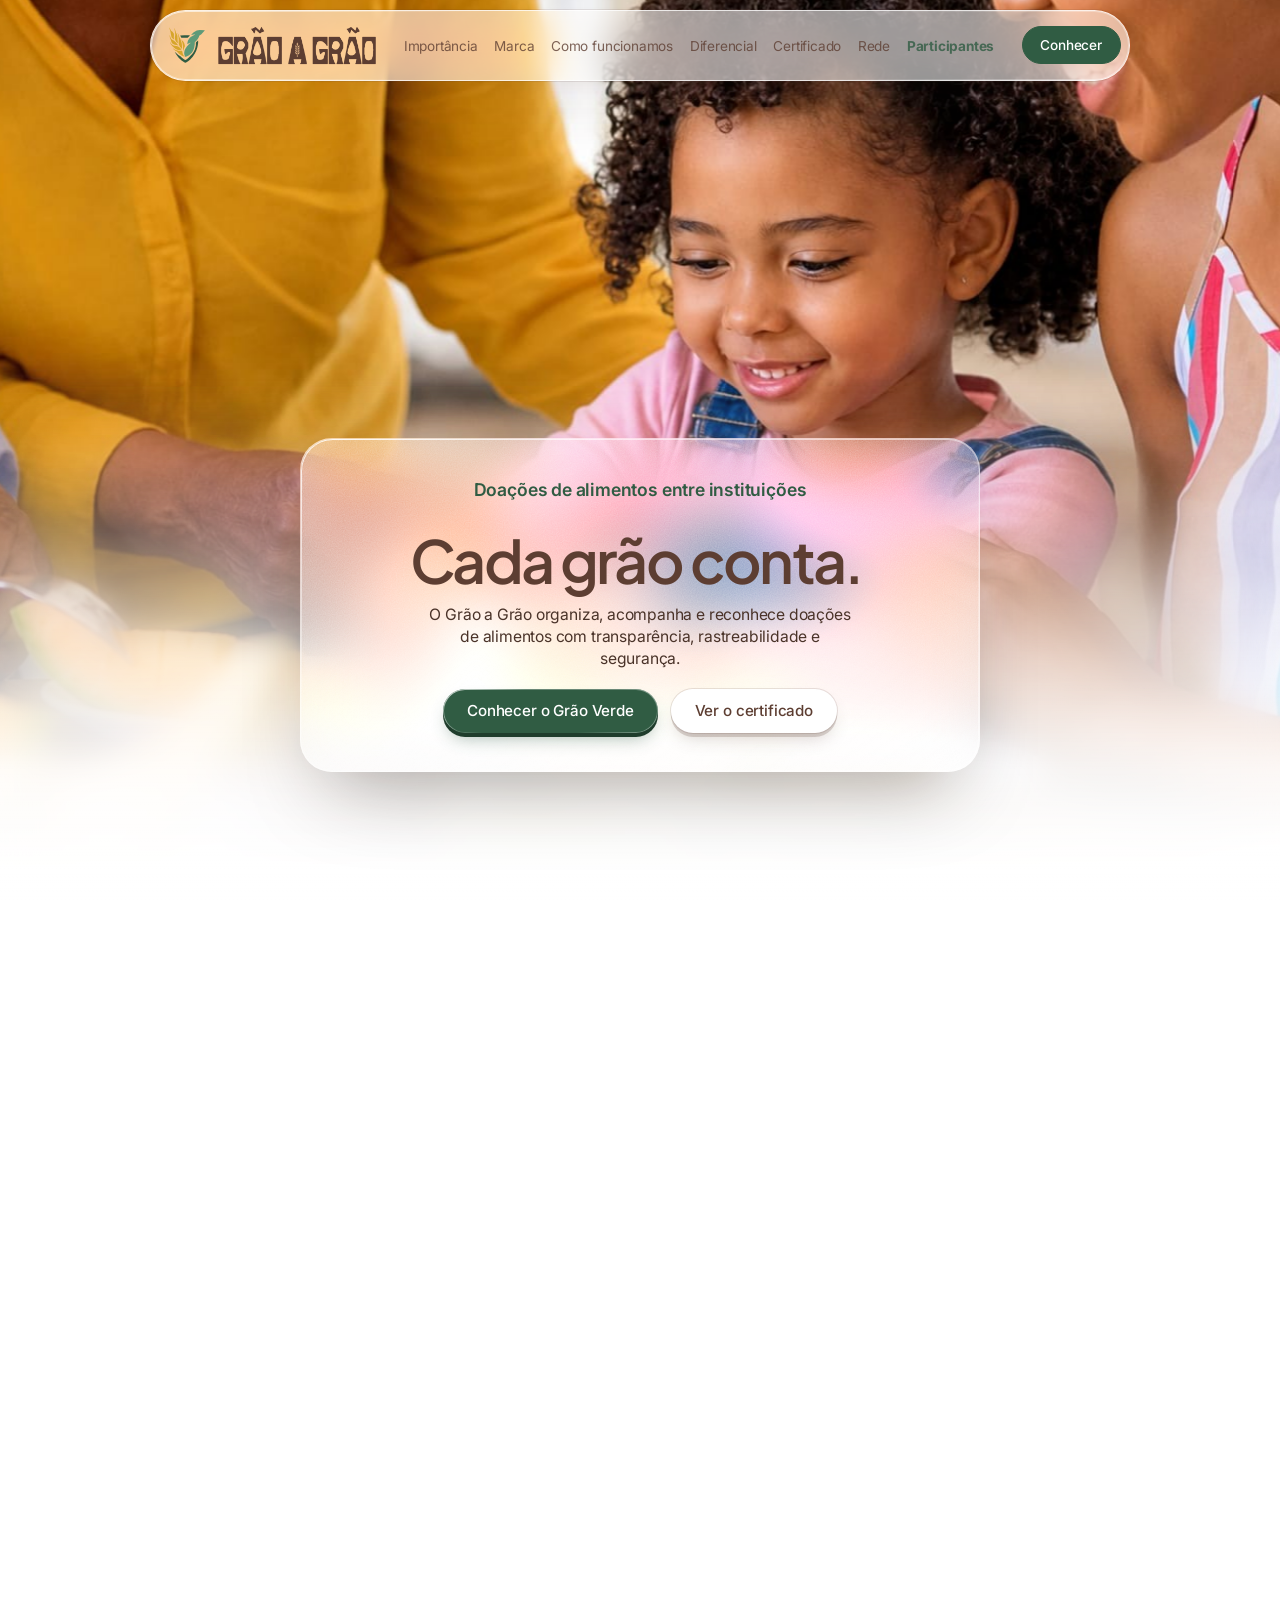
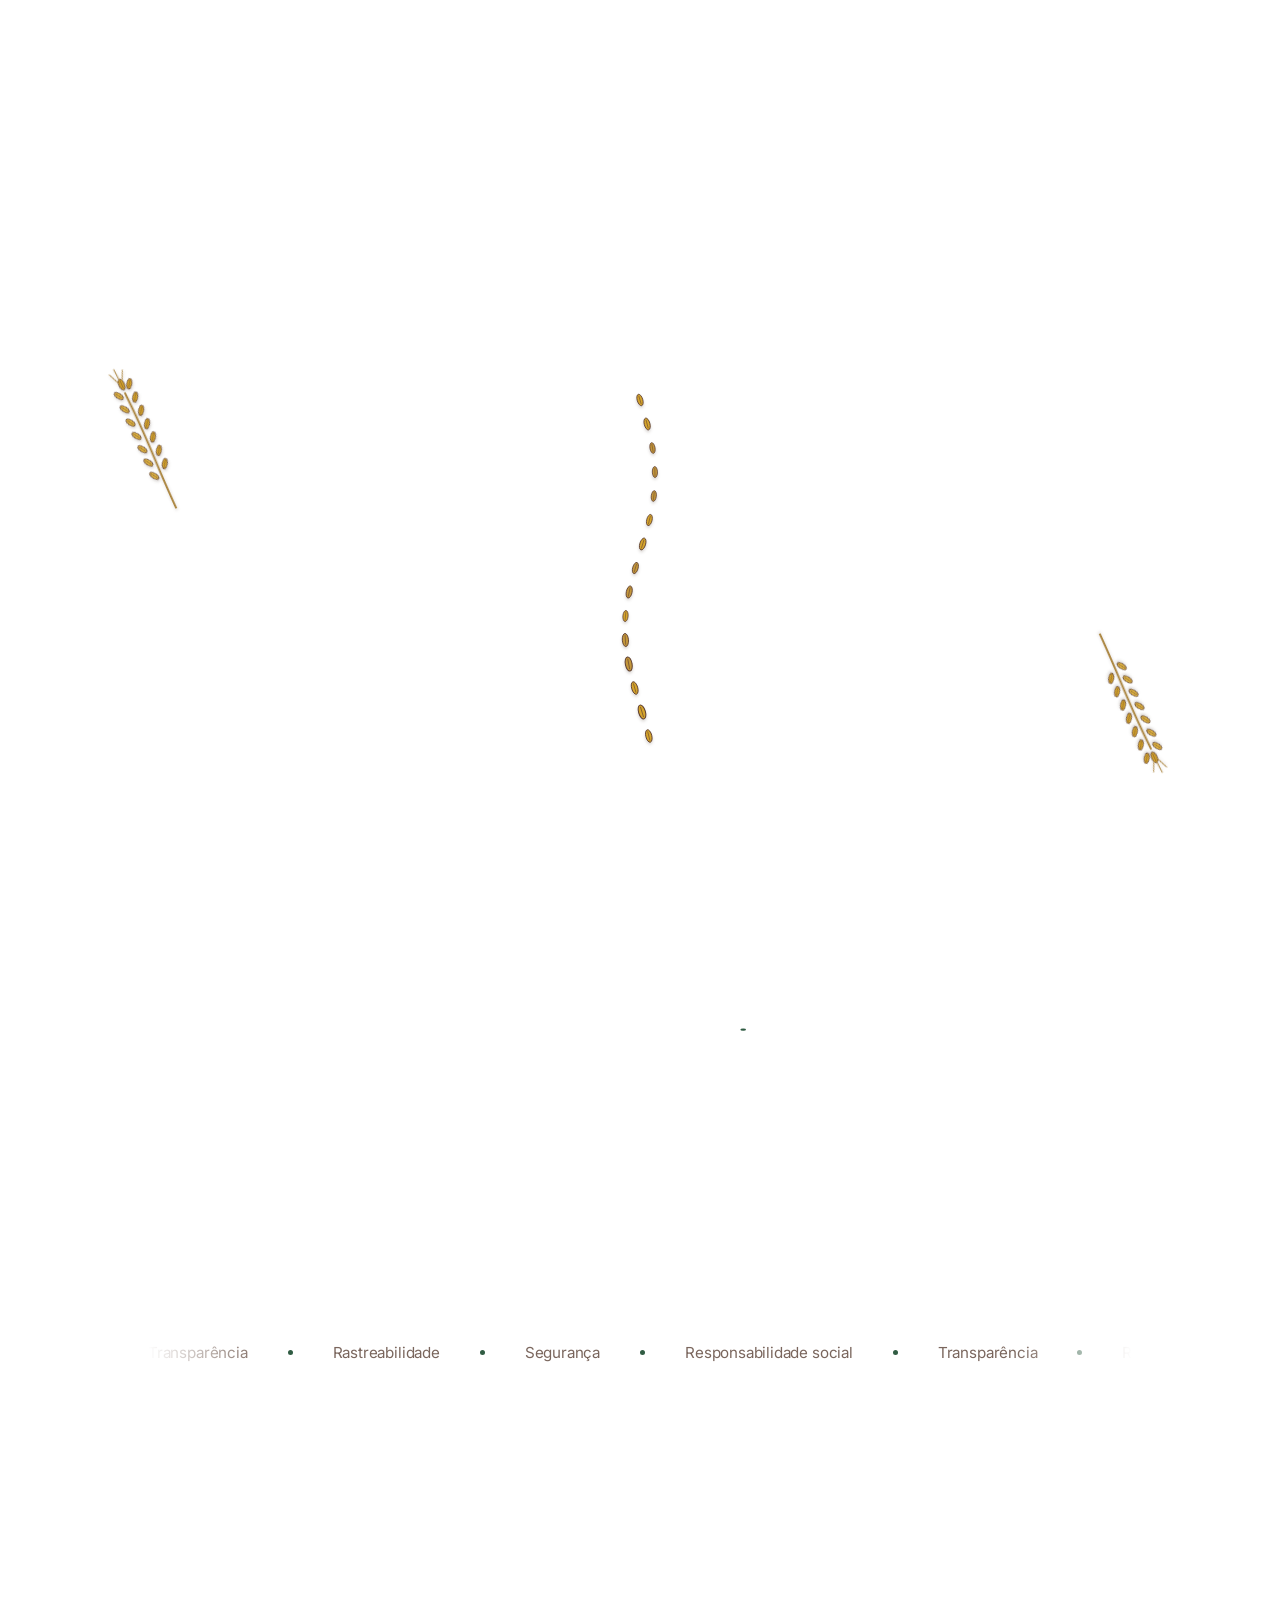
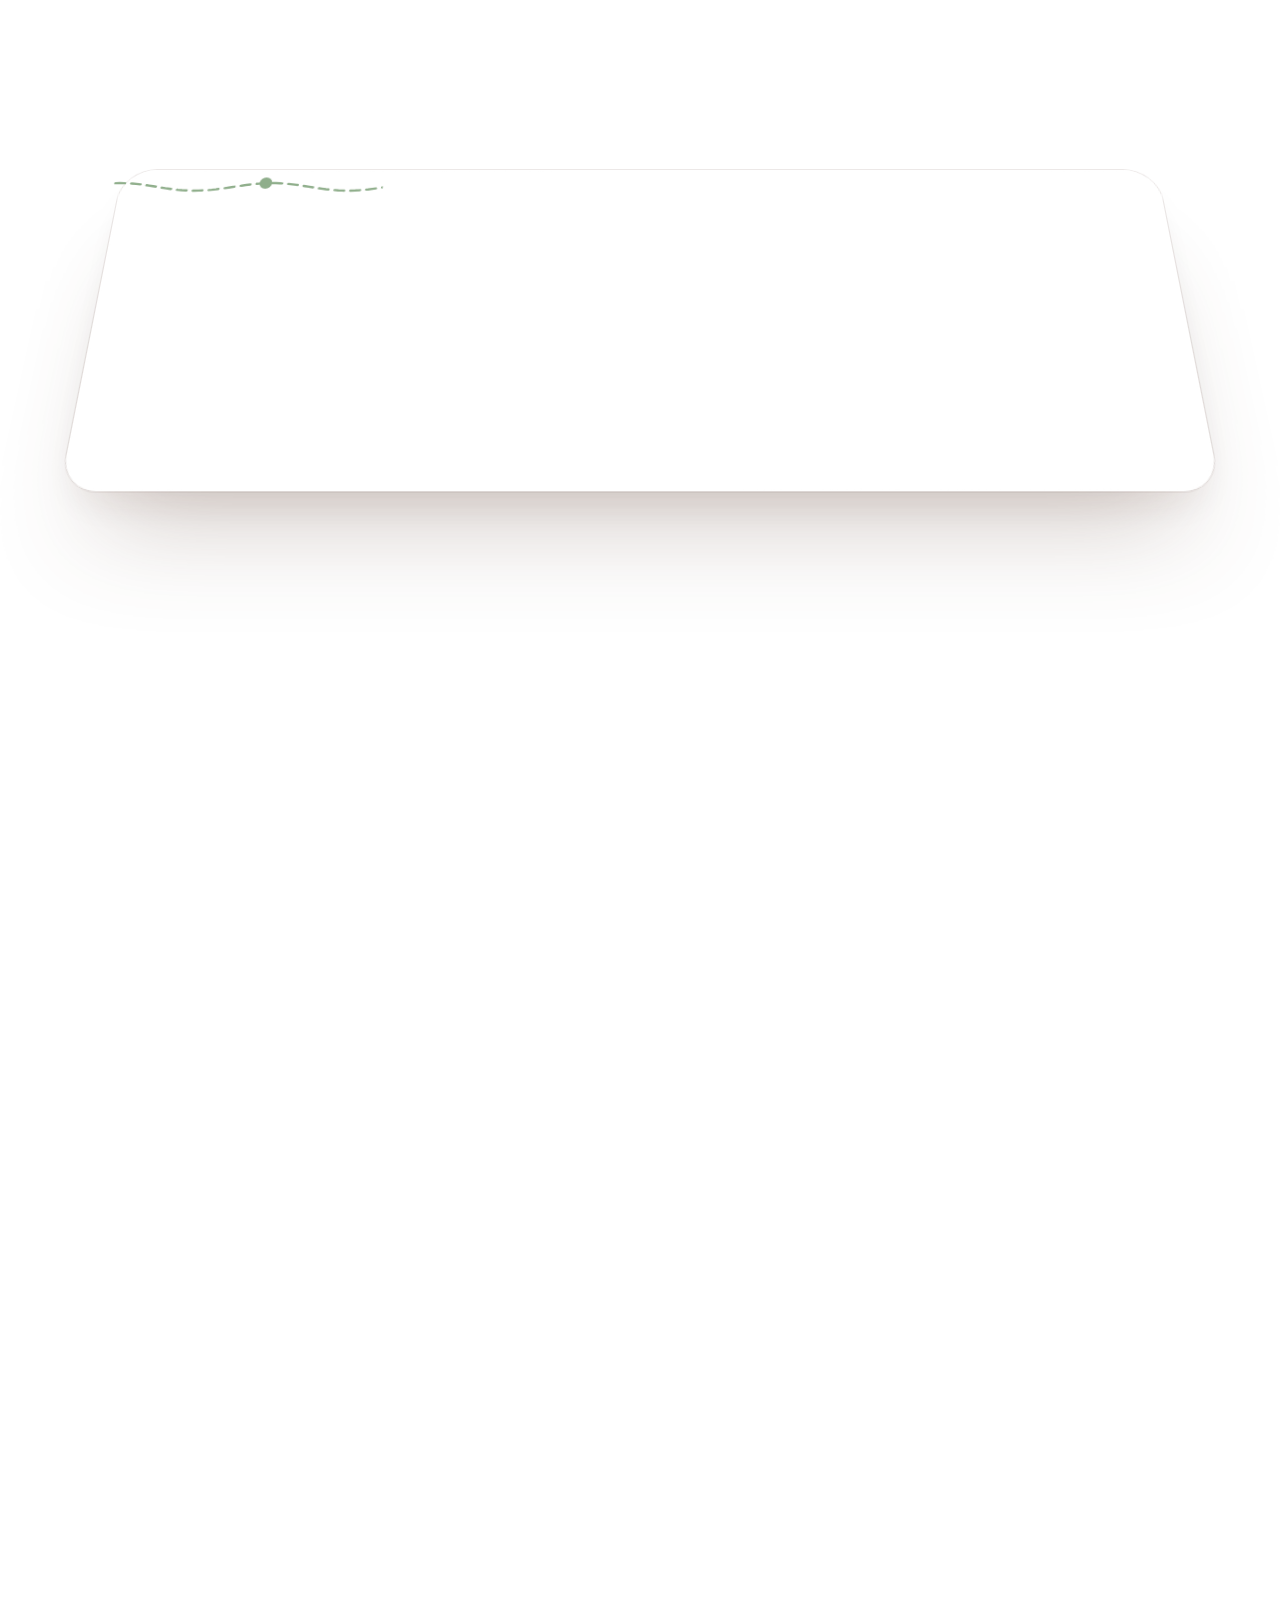
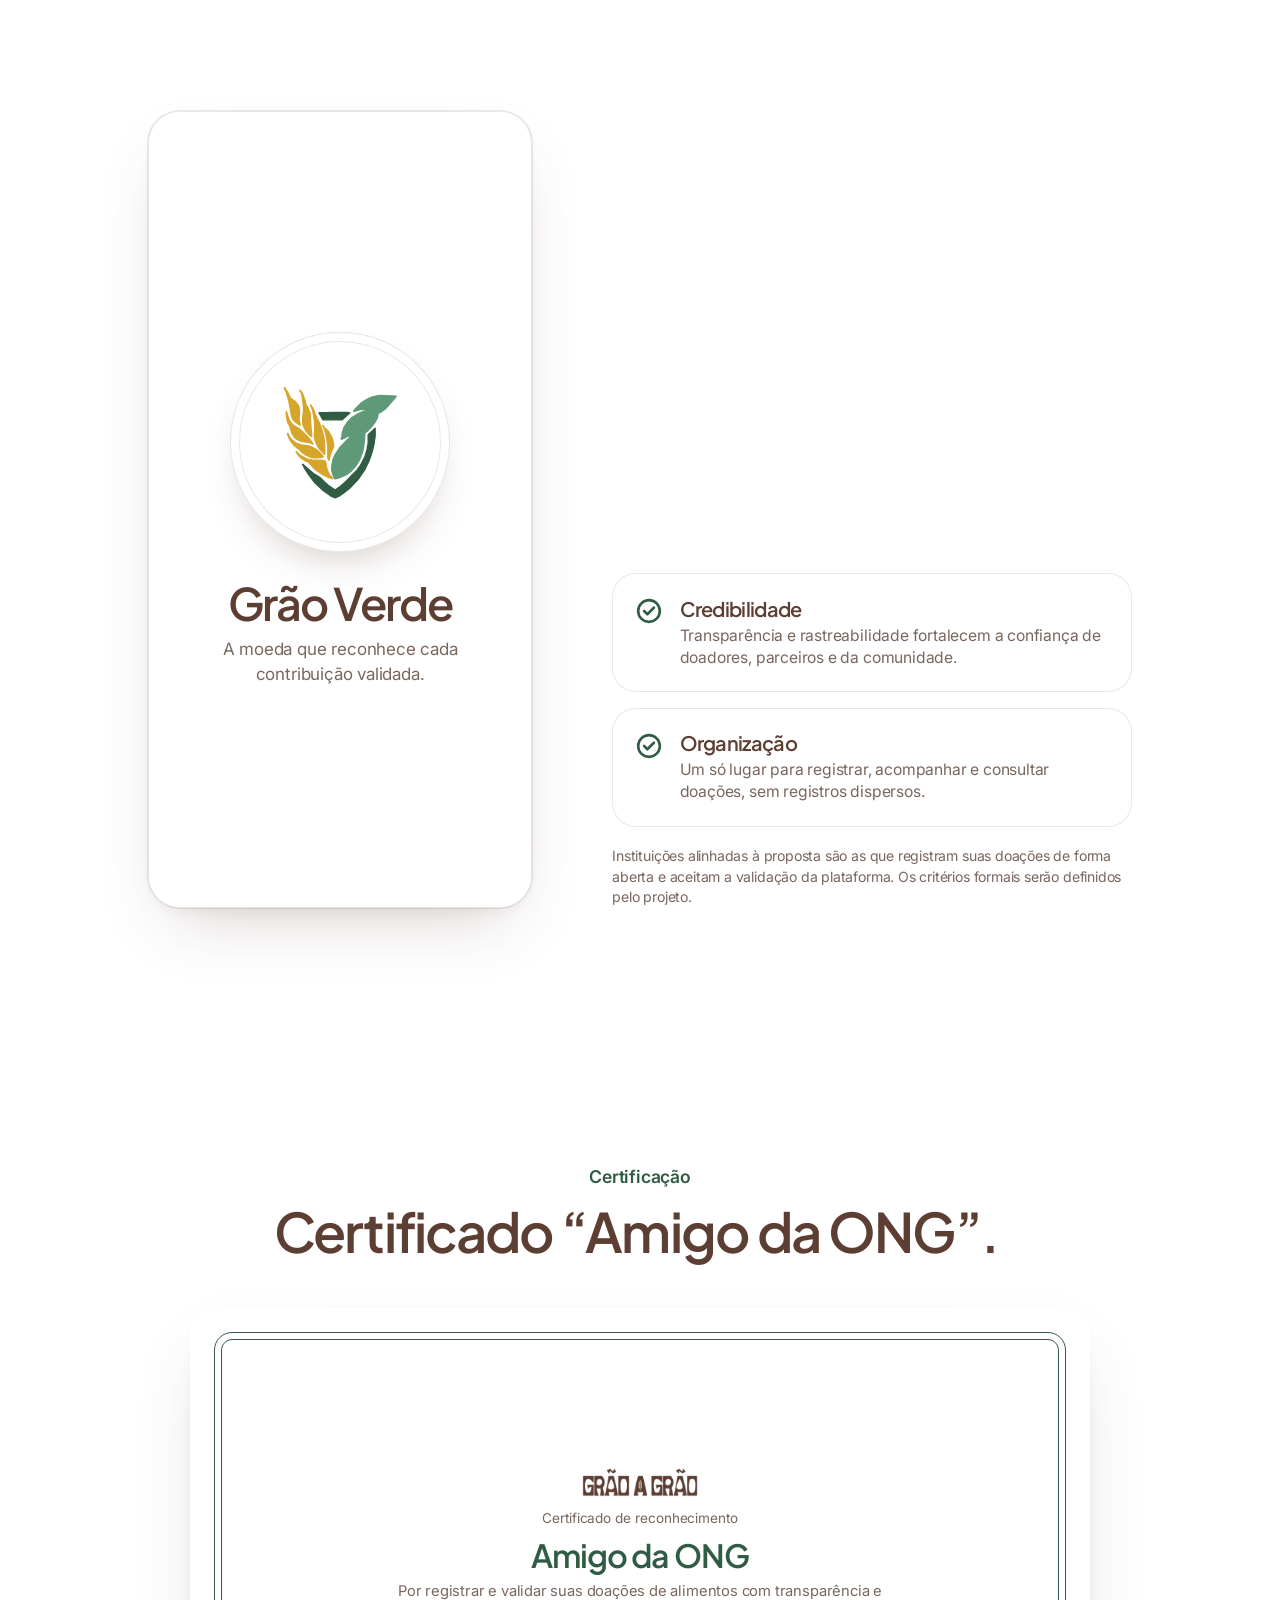
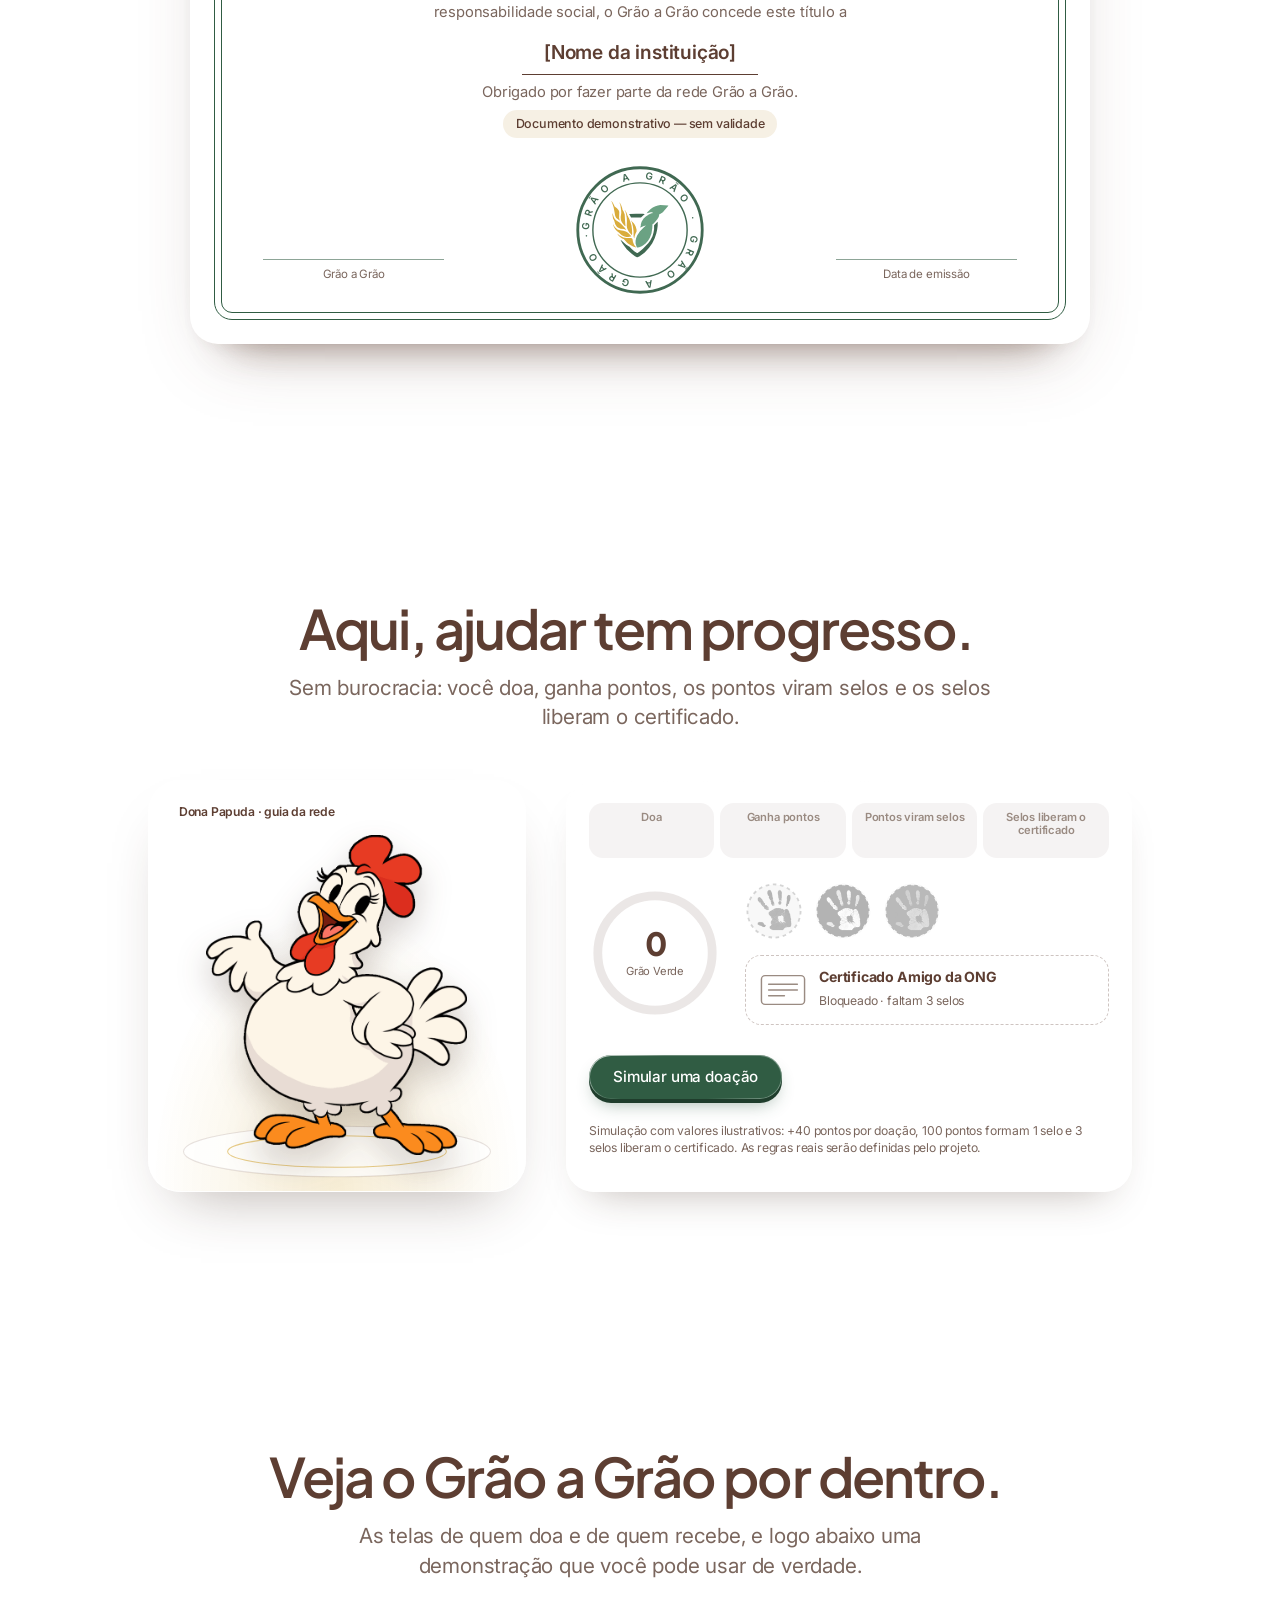
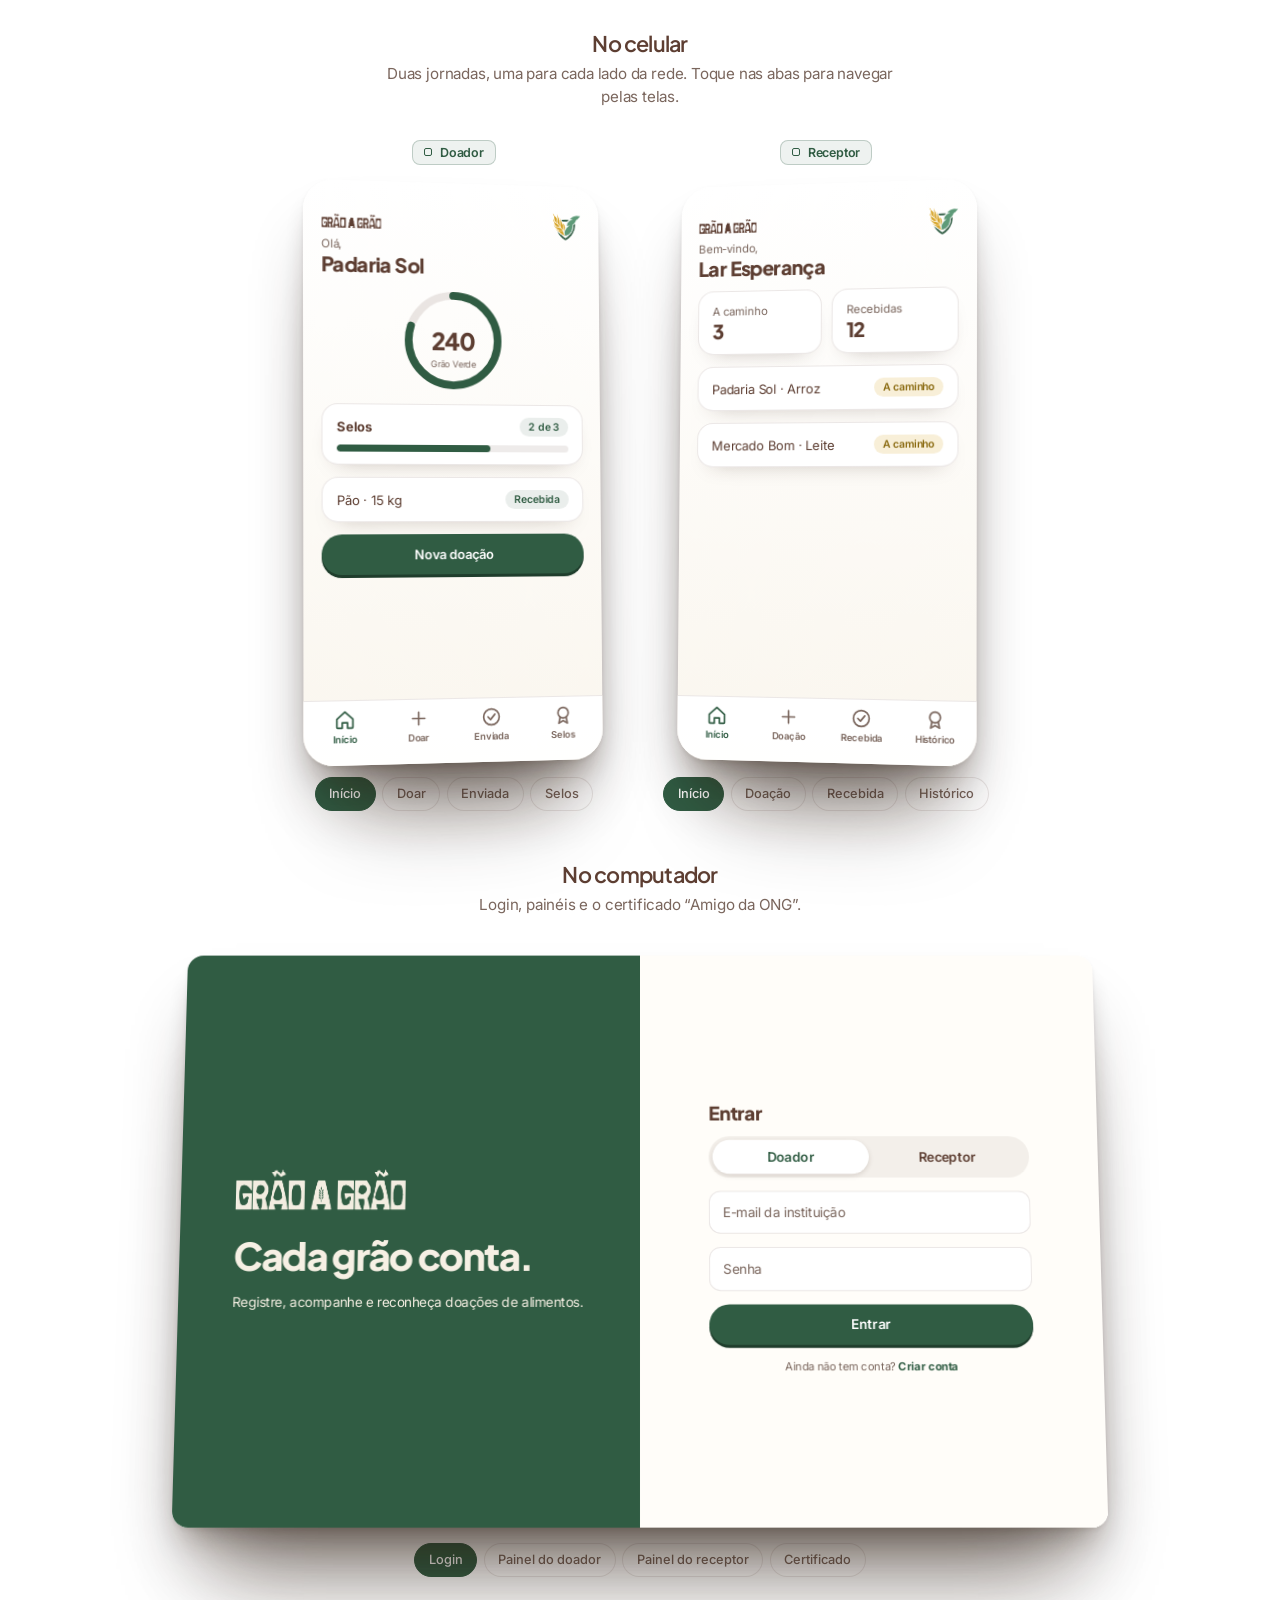
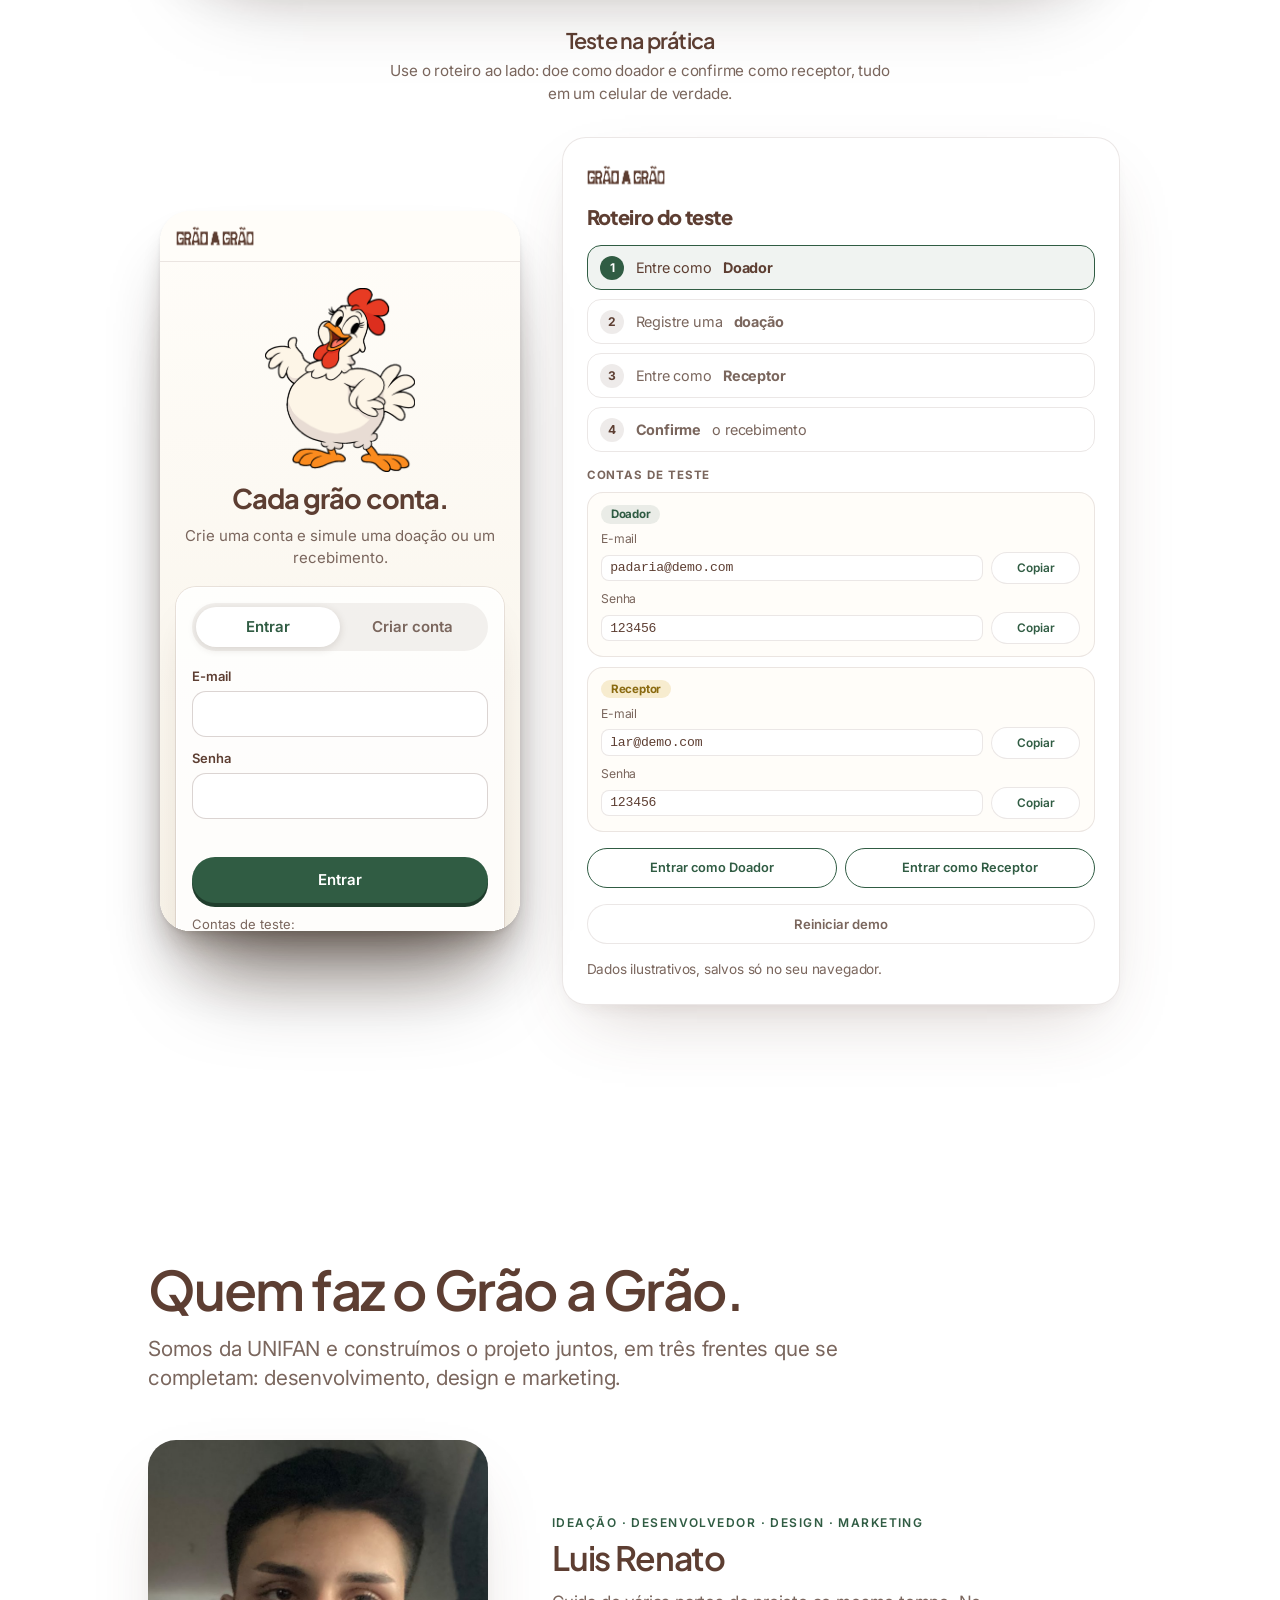
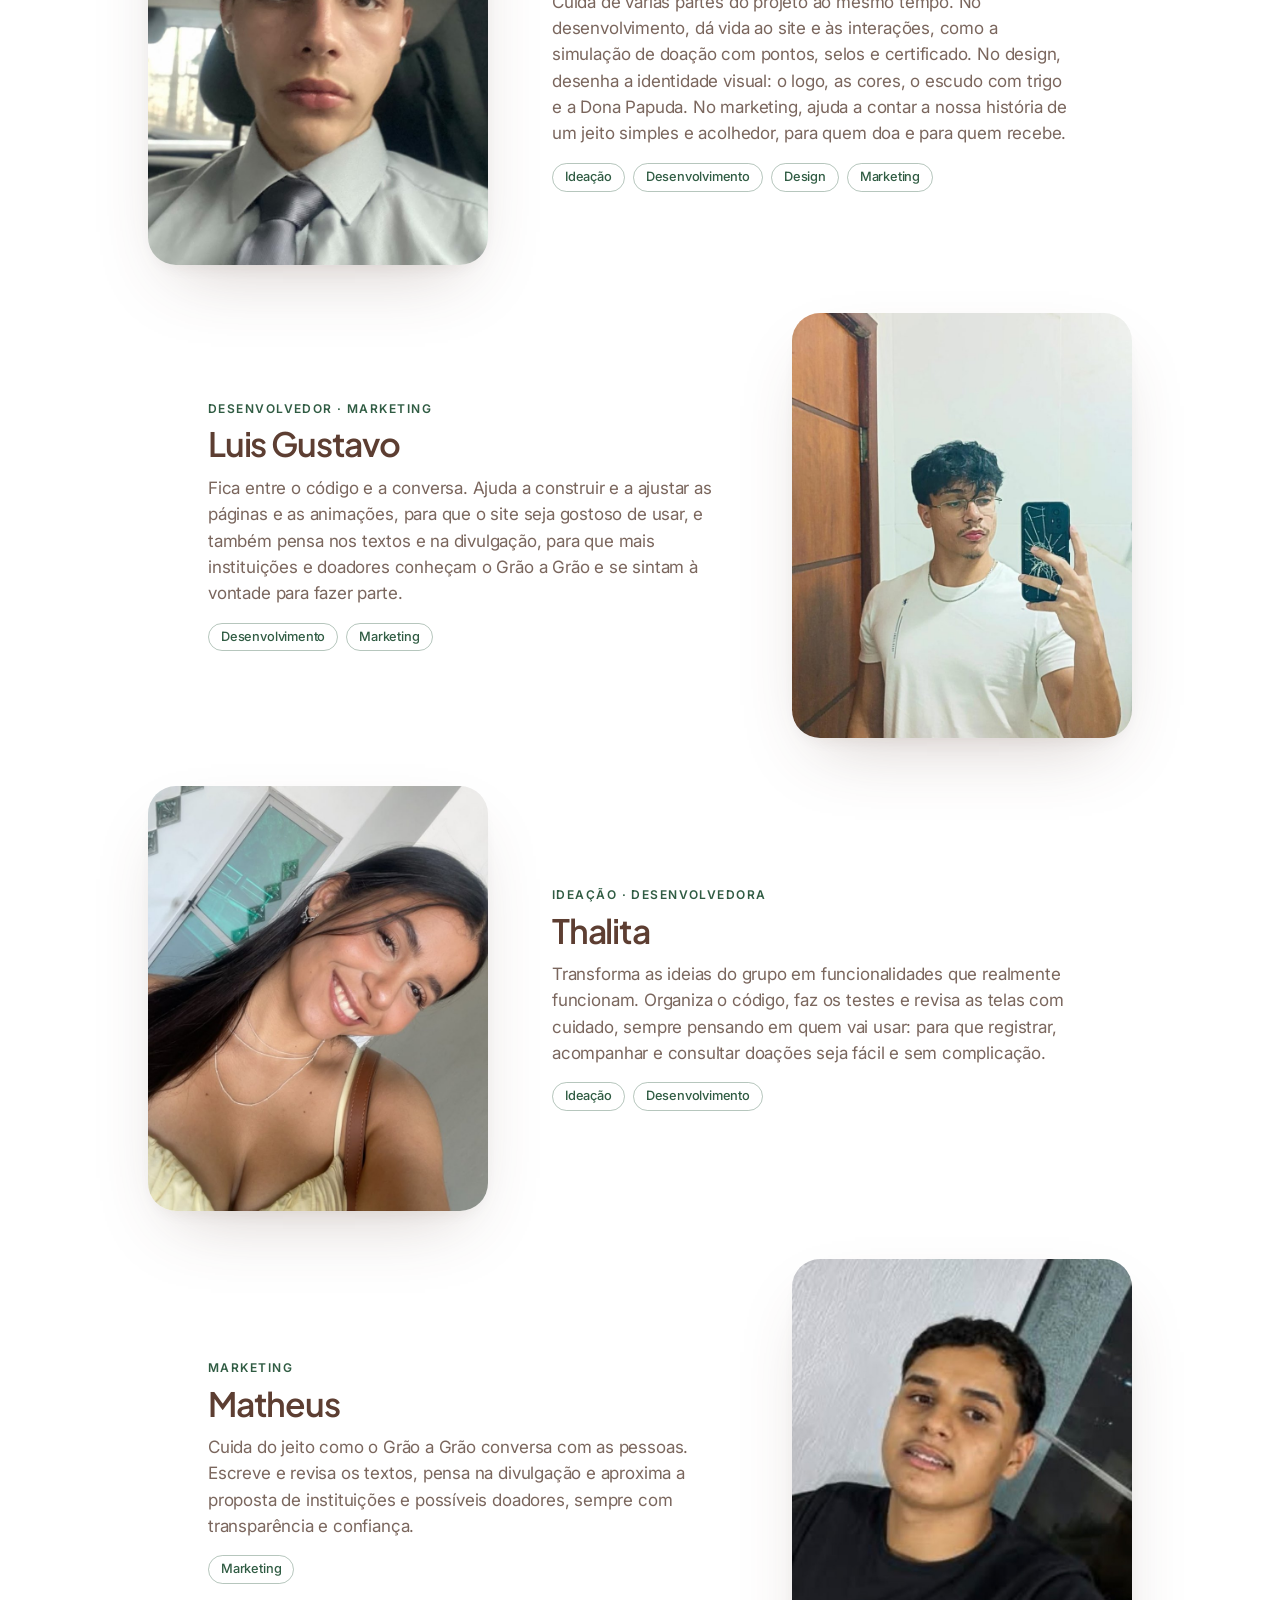
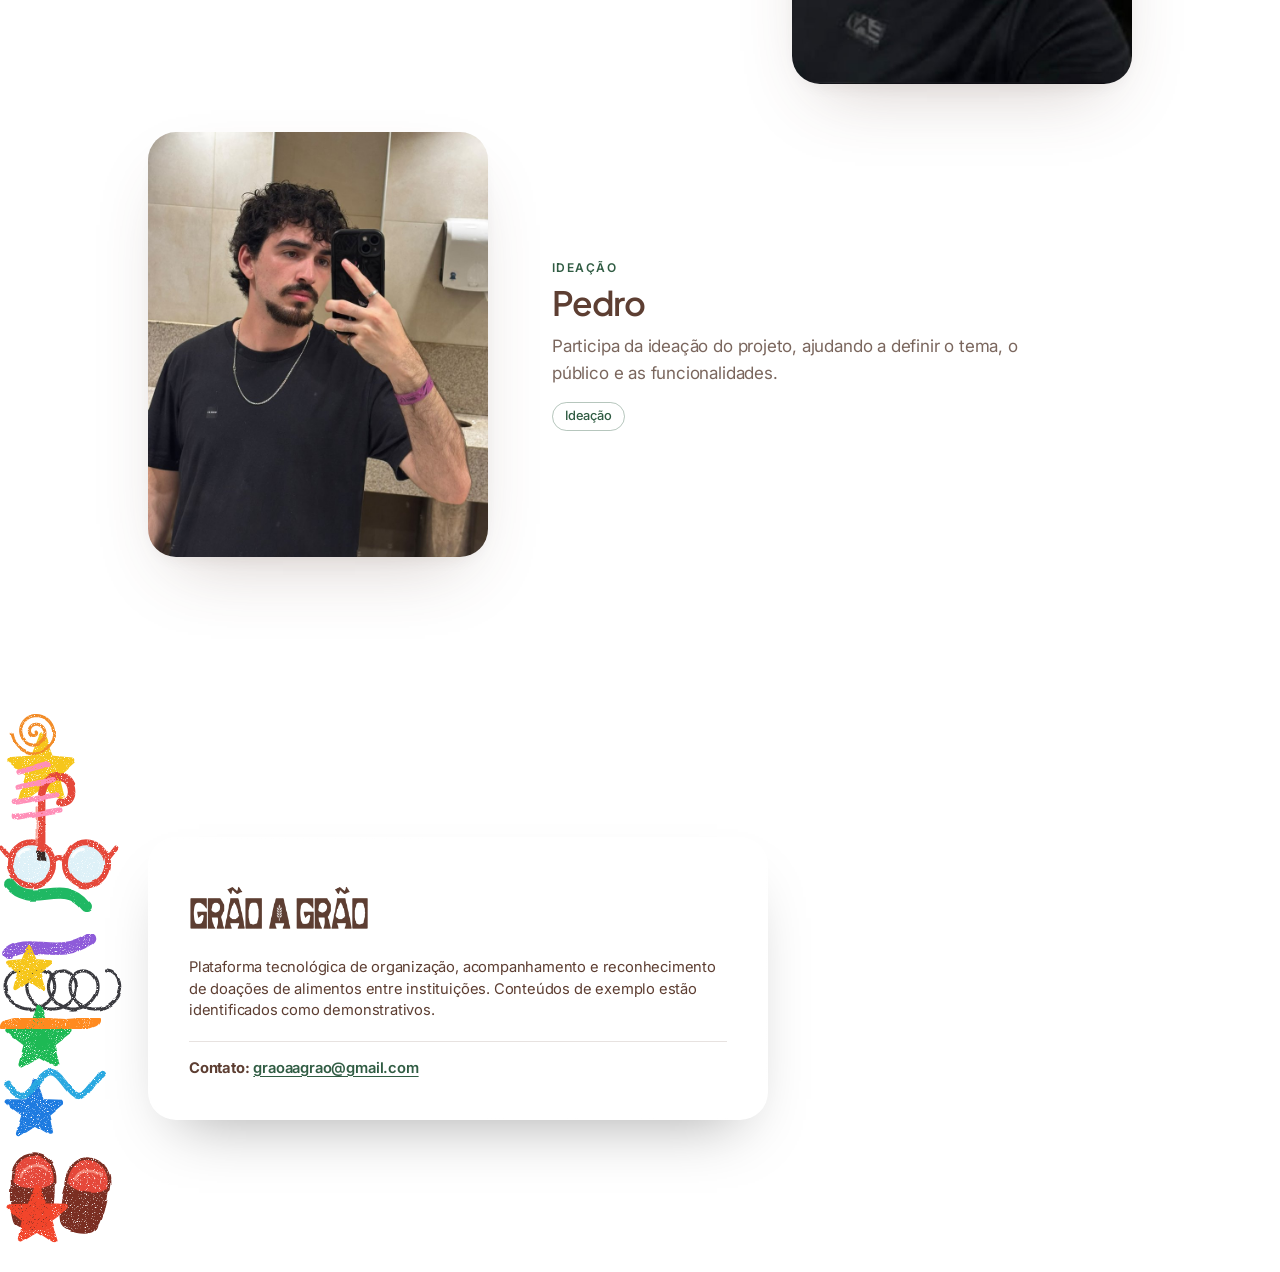
==== commit 7873ba4e: "feat: adiciona site do projeto Grao a Grao Co-authored-by: Copilot <223556219+Copilot@users.noreply." ====
--- a/index.html
+++ b/index.html
@@ -51,7 +51,7 @@
  <nav class="lg" aria-label="Principal">
   <a class="brand" href="#topo" aria-label="Grão a Grão — início"><svg class="mk" aria-hidden="true"><use href="#emblem"/></svg><svg class="logo wm" aria-hidden="true"><use href="#logo"/></svg></a>
   <ul><li><a class="ul" href="#importancia">Importância</a></li><li><a class="ul" href="#marca">Marca</a></li><li><a class="ul" href="#ciclo">Como funcionamos</a></li><li><a class="ul" href="#diferencial">Diferencial</a></li><li><a class="ul" href="#certificado">Certificado</a></li><li><a class="ul" href="#parceiros">Rede</a></li><li><a class="ul" href="#participantes">Participantes</a></li></ul>
-  <a class="btn p" href="#diferencial">Conhecer</a>
+  <a class="btn p" href="#participantes">Conhecer</a>
  </nav>
 </header>
 
@@ -94,7 +94,7 @@
 <section class="coin-sec" id="diferencial" aria-labelledby="h-dif">
  
  <div class="wrap diff">
-  <div class="rv"><div class="fl"><div class="card" data-tilt><div class="coin" role="img" aria-label="Emblema do Grão Verde: espiga de trigo e folha dentro de um escudo"><svg viewBox="450 510 600 580" aria-hidden="true"><path class="e" pathLength="1" fill="#305C43" stroke="#305C43" fill-rule="evenodd" d="M687 686L661 686L642 651L643 650L712 648L775 648L796 650L798 651L760 686L687 686ZM724 1080L720 1080L700 1070L664 1044L618 1001L592 967L576 943L558 911L560 910L613 956L646 976L670 1000L696 1022L720 1038L726 1038L747 1024L779 996L808 965L832 942L852 914L874 871L884 837L890 802L890 761L925 728L926 729L926 767L920 809L912 844L896 891L872 940L840 987L797 1032L767 1056L743 1072L724 1080Z"/><path class="e" pathLength="1" fill="#5E9A78" stroke="#5E9A78" fill-rule="evenodd" d="M726 984L721 984L716 975L706 943L706 917L712 888L722 864L748 824L784 786L806 768L802 764L798 766L791 770L781 772L768 780L764 780L756 786L754 784L754 776L758 768L758 755L766 728L786 696L808 674L837 656L864 644L873 642L876 638L873 634L856 634L838 638L819 644L816 642L828 627L856 600L877 586L904 572L928 566L952 562L1031 566L1032 567L1030 571L977 632L954 648L944 652L940 656L940 665L936 679L922 703L908 721L886 744L874 753L872 791L864 844L848 887L830 917L806 944L783 962L767 970L743 980L726 984Z"/><path class="e" pathLength="1" fill="#D6A52B" stroke="#D6A52B" fill-rule="evenodd" d="M546 714L524 698L514 689L506 676L502 663L498 638L488 586L476 548L466 524L468 522L484 547L498 576L521 592L538 613L542 624L544 634L542 687L548 712L546 714ZM605 772L594 764L576 743L566 725L560 710L558 680L564 639L562 608L556 568L552 550L544 537L546 536L554 545L562 561L572 589L576 607L586 624L598 655L602 727L606 769L605 772ZM670 862L642 831L632 814L622 791L618 769L620 719L618 688L612 652L604 622L598 612L600 610L614 632L626 664L644 701L658 740L666 768L670 800L672 847L670 862ZM611 810L602 804L588 800L557 796L540 790L526 782L518 775L504 753L494 718L482 695L476 658L476 644L477 642L490 682L500 701L512 712L546 734L568 754L596 784L612 807L611 810ZM691 892L686 875L686 821L680 776L670 736L660 716L662 714L670 726L688 742L698 758L708 776L716 806L716 824L704 848L696 874L694 890L691 892ZM632 878L614 878L596 874L574 864L560 854L539 834L520 820L504 801L492 783L482 756L484 754L486 756L494 773L504 785L526 804L552 812L584 816L609 824L623 832L641 846L664 871L659 874L632 878ZM711 984L681 974L659 962L638 948L624 938L588 900L573 894L552 880L538 866L526 848L527 846L543 862L556 870L584 884L616 890L655 890L670 892L676 901L680 925L688 949L696 964L712 982L711 984Z"/></svg></div><h3 class="bn">Grão Verde</h3><p>A moeda que reconhece cada contribuição validada.</p><small class="demo">Exemplo ilustrativo · — pts</small></div></div></div>
+  <div class="rv"><div class="fl"><div class="card" data-tilt><div class="coin" role="img" aria-label="Emblema do Grão Verde: espiga de trigo e folha dentro de um escudo"><svg viewBox="450 510 600 580" aria-hidden="true"><path class="e" pathLength="1" fill="#305C43" stroke="#305C43" fill-rule="evenodd" d="M687 686L661 686L642 651L643 650L712 648L775 648L796 650L798 651L760 686L687 686ZM724 1080L720 1080L700 1070L664 1044L618 1001L592 967L576 943L558 911L560 910L613 956L646 976L670 1000L696 1022L720 1038L726 1038L747 1024L779 996L808 965L832 942L852 914L874 871L884 837L890 802L890 761L925 728L926 729L926 767L920 809L912 844L896 891L872 940L840 987L797 1032L767 1056L743 1072L724 1080Z"/><path class="e" pathLength="1" fill="#5E9A78" stroke="#5E9A78" fill-rule="evenodd" d="M726 984L721 984L716 975L706 943L706 917L712 888L722 864L748 824L784 786L806 768L802 764L798 766L791 770L781 772L768 780L764 780L756 786L754 784L754 776L758 768L758 755L766 728L786 696L808 674L837 656L864 644L873 642L876 638L873 634L856 634L838 638L819 644L816 642L828 627L856 600L877 586L904 572L928 566L952 562L1031 566L1032 567L1030 571L977 632L954 648L944 652L940 656L940 665L936 679L922 703L908 721L886 744L874 753L872 791L864 844L848 887L830 917L806 944L783 962L767 970L743 980L726 984Z"/><path class="e" pathLength="1" fill="#D6A52B" stroke="#D6A52B" fill-rule="evenodd" d="M546 714L524 698L514 689L506 676L502 663L498 638L488 586L476 548L466 524L468 522L484 547L498 576L521 592L538 613L542 624L544 634L542 687L548 712L546 714ZM605 772L594 764L576 743L566 725L560 710L558 680L564 639L562 608L556 568L552 550L544 537L546 536L554 545L562 561L572 589L576 607L586 624L598 655L602 727L606 769L605 772ZM670 862L642 831L632 814L622 791L618 769L620 719L618 688L612 652L604 622L598 612L600 610L614 632L626 664L644 701L658 740L666 768L670 800L672 847L670 862ZM611 810L602 804L588 800L557 796L540 790L526 782L518 775L504 753L494 718L482 695L476 658L476 644L477 642L490 682L500 701L512 712L546 734L568 754L596 784L612 807L611 810ZM691 892L686 875L686 821L680 776L670 736L660 716L662 714L670 726L688 742L698 758L708 776L716 806L716 824L704 848L696 874L694 890L691 892ZM632 878L614 878L596 874L574 864L560 854L539 834L520 820L504 801L492 783L482 756L484 754L486 756L494 773L504 785L526 804L552 812L584 816L609 824L623 832L641 846L664 871L659 874L632 878ZM711 984L681 974L659 962L638 948L624 938L588 900L573 894L552 880L538 866L526 848L527 846L543 862L556 870L584 884L616 890L655 890L670 892L676 901L680 925L688 949L696 964L712 982L711 984Z"/></svg></div><h3 class="bn">Grão Verde</h3><p>A moeda que reconhece cada contribuição validada.</p></div></div></div>
   <div>
    <p class="kick rv">Diferencial</p>
    <h2 id="h-dif" data-split>O que muda para a sua instituição.</h2>
@@ -127,25 +127,30 @@
 <div class="sa"><button type="button" class="btn p rel lg" id="don">Simular uma doação</button><button type="button" class="rst" id="rst" hidden>Reiniciar</button></div>
 <p class="sn">Simulação com valores ilustrativos: +40 pontos por doação, 100 pontos formam 1 selo e 3 selos liberam o certificado. As regras reais serão definidas pelo projeto.</p><p class="sr" id="live" aria-live="polite"></p></div></div>
 </div></section>
-<section id="participantes" aria-labelledby="h-eq"><div class="wrap"><h2 id="h-eq" data-split>Quem faz o Grão a Grão.</h2><p class="lead rv" style="margin-top:1rem">Somos da UNIFAN e construímos o projeto juntos, em três frentes que se completam: desenvolvimento, design e marketing.</p>
-<div class="team">
-<article class="mb rv"><figure class="mf"><img src="assets/png/equipe-luis-renato.jpg" alt="Foto de Luis Renato" width="800" height="1000" loading="lazy"></figure><div class="mt"><small>Desenvolvedor · Design · Marketing</small><h3>Luis Renato</h3><p>Cuida de várias partes do projeto ao mesmo tempo. No desenvolvimento, dá vida ao site e às interações, como a simulação de doação com pontos, selos e certificado. No design, desenha a identidade visual: o logo, as cores, o escudo com trigo e a Dona Papuda. No marketing, ajuda a contar a nossa história de um jeito simples e acolhedor, para quem doa e para quem recebe.</p><ul class="roles"><li>Desenvolvimento</li><li>Design</li><li>Marketing</li></ul></div></article>
-<article class="mb rv"><figure class="mf"><img src="assets/png/equipe-luis.jpg" alt="Foto de Luis Gustavo" width="800" height="1000" loading="lazy"></figure><div class="mt"><small>Desenvolvedor · Marketing</small><h3>Luis Gustavo</h3><p>Fica entre o código e a conversa. Ajuda a construir e a ajustar as páginas e as animações, para que o site seja gostoso de usar, e também pensa nos textos e na divulgação, para que mais instituições e doadores conheçam o Grão a Grão e se sintam à vontade para fazer parte.</p><ul class="roles"><li>Desenvolvimento</li><li>Marketing</li></ul></div></article>
-<article class="mb rv"><figure class="mf"><img src="assets/png/equipe-thalita.jpg" alt="Foto de Thalita" width="800" height="1000" loading="lazy"></figure><div class="mt"><small>Desenvolvedora</small><h3>Thalita</h3><p>Transforma as ideias do grupo em funcionalidades que realmente funcionam. Organiza o código, faz os testes e revisa as telas com cuidado, sempre pensando em quem vai usar: para que registrar, acompanhar e consultar doações seja fácil e sem complicação.</p><ul class="roles"><li>Desenvolvimento</li></ul></div></article>
-<article class="mb rv"><figure class="mf"><img src="assets/png/equipe-matheus.jpg" alt="Foto de Matheus" width="800" height="1000" loading="lazy"></figure><div class="mt"><small>Marketing</small><h3>Matheus</h3><p>Cuida do jeito como o Grão a Grão conversa com as pessoas. Escreve e revisa os textos, pensa na divulgação e aproxima a proposta de instituições e possíveis doadores, sempre com transparência e confiança.</p><ul class="roles"><li>Marketing</li></ul></div></article>
-<article class="mb rv"><figure class="mf"><img src="assets/png/equipe-ideacao.jpg" alt="Foto do integrante de ideação" width="800" height="1000" loading="lazy"></figure><div class="mt"><small>Ideação</small><h3>Pedro</h3><p>É de onde tudo começa: as ideias. Levanta perguntas, propõe caminhos e ajuda o grupo a transformar uma necessidade real em soluções simples de entender. Participa da escolha do tema, do público e das funcionalidades, ouvindo e imaginando antes de qualquer coisa ser construída.</p><ul class="roles"><li>Ideação</li></ul></div></article>
-</div></div></section>
 <section id="interfaces" aria-labelledby="h-int"><div class="wrap"><h2 id="h-int" data-split>Veja o Grão a Grão por dentro.</h2><p class="lead rv" style="margin-top:1rem">As telas de quem doa e de quem recebe, e logo abaixo uma demonstração que você pode usar de verdade.</p>
 <div class="sx-blk"><h3>No celular</h3><p>Duas jornadas, uma para cada lado da rede. Toque nas abas para navegar pelas telas.</p>
 <div class="sx-phones"><div class="sx-dev"><span class="sx-lb"><i></i>Doador</span><div id="sx-donor" style="width:100%;display:grid;justify-items:center;gap:1rem"></div></div><div class="sx-dev"><span class="sx-lb"><i></i>Receptor</span><div id="sx-recv" style="width:100%;display:grid;justify-items:center;gap:1rem"></div></div></div></div>
 <div class="sx-blk"><h3>No computador</h3><p>Login, painéis e o certificado “Amigo da ONG”.</p><div class="sx-mac" id="sx-mac"><div class="sx-lid"></div><div class="sx-base" aria-hidden="true"></div></div></div>
-<div class="sx-blk"><h3>Teste na prática</h3><p>Crie uma conta, simule uma doação como doador e confirme o recebimento como receptor.</p>
-<div class="sx-fr"><div class="sx-bro"><i aria-hidden="true"></i><span class="sx-url">graoagrao.app/demonstracao</span><button type="button" id="sx-reset">Reiniciar demo</button></div><iframe id="sx-frame" src="demo/index.html" title="Demonstração interativa do Grão a Grão"></iframe></div>
-<p class="sx-hint">Demonstração com dados ilustrativos, salvos só no seu navegador. Contas de teste: padaria@demo.com (doador) e lar@demo.com (receptor), senha 123456.</p></div>
+<div class="sx-blk"><h3>Teste na prática</h3><p>Use o roteiro ao lado: doe como doador e confirme como receptor, tudo em um celular de verdade.</p>
+<div class="sx-demo"><div class="sx-pbz"><div class="sx-ld" id="sx-ld"><img src="assets/ui/emblema-grao-verde.png" alt=""><span>Carregando a demonstração…</span></div><iframe id="sx-frame" src="demo/index.html" title="Demonstração interativa do Grão a Grão"></iframe></div>
+<aside class="sx-gd" aria-label="Roteiro do teste"><img src="assets/ui/logo-grao-a-grao.png" alt="Grão a Grão"><h4>Roteiro do teste</h4>
+<ol id="sx-steps"><li data-e="login:doador">Entre como <b>Doador</b></li><li data-e="donate">Registre uma <b>doação</b></li><li data-e="login:receptor">Entre como <b>Receptor</b></li><li data-e="confirm"><b>Confirme</b> o recebimento</li></ol>
+<p class="sx-ok2" id="sx-ok" hidden>Teste completo! O doador ganhou Grão Verde.</p>
+<div class="sx-cred" role="group" aria-label="Contas de teste"><h5>Contas de teste</h5><div class="sx-cr "><span class="sx-role">Doador</span><div class="sx-f"><small>E-mail</small><code>padaria@demo.com</code><button type="button" data-copy="padaria@demo.com" aria-label="Copiar e-mail do doador">Copiar</button></div><div class="sx-f"><small>Senha</small><code>123456</code><button type="button" data-copy="123456" aria-label="Copiar senha do doador">Copiar</button></div></div><div class="sx-cr r"><span class="sx-role">Receptor</span><div class="sx-f"><small>E-mail</small><code>lar@demo.com</code><button type="button" data-copy="lar@demo.com" aria-label="Copiar e-mail do receptor">Copiar</button></div><div class="sx-f"><small>Senha</small><code>123456</code><button type="button" data-copy="123456" aria-label="Copiar senha do receptor">Copiar</button></div></div></div><div class="sx-qa"><button type="button" data-as="padaria@demo.com">Entrar como Doador</button><button type="button" data-as="lar@demo.com">Entrar como Receptor</button></div>
+<button type="button" class="sx-rs" id="sx-reset">Reiniciar demo</button>
+<p class="sx-hint">Dados ilustrativos, salvos só no seu navegador.</p></aside></div></div>
 </div></section>
+<section id="participantes" aria-labelledby="h-eq"><div class="wrap"><h2 id="h-eq" data-split>Quem faz o Grão a Grão.</h2><p class="lead rv" style="margin-top:1rem">Somos da UNIFAN e construímos o projeto juntos, em três frentes que se completam: desenvolvimento, design e marketing.</p>
+<div class="team">
+<article class="mb rv"><figure class="mf"><img src="assets/png/equipe-luis-renato.jpg" alt="Foto de Luis Renato" width="800" height="1000" loading="lazy"></figure><div class="mt"><small>Ideação · Desenvolvedor · Design · Marketing</small><h3>Luis Renato</h3><p>Cuida de várias partes do projeto ao mesmo tempo. No desenvolvimento, dá vida ao site e às interações, como a simulação de doação com pontos, selos e certificado. No design, desenha a identidade visual: o logo, as cores, o escudo com trigo e a Dona Papuda. No marketing, ajuda a contar a nossa história de um jeito simples e acolhedor, para quem doa e para quem recebe.</p><ul class="roles"><li>Ideação</li><li>Desenvolvimento</li><li>Design</li><li>Marketing</li></ul></div></article>
+<article class="mb rv"><figure class="mf"><img src="assets/png/equipe-luis.jpg" alt="Foto de Luis Gustavo" width="800" height="1000" loading="lazy"></figure><div class="mt"><small>Desenvolvedor · Marketing</small><h3>Luis Gustavo</h3><p>Fica entre o código e a conversa. Ajuda a construir e a ajustar as páginas e as animações, para que o site seja gostoso de usar, e também pensa nos textos e na divulgação, para que mais instituições e doadores conheçam o Grão a Grão e se sintam à vontade para fazer parte.</p><ul class="roles"><li>Desenvolvimento</li><li>Marketing</li></ul></div></article>
+<article class="mb rv"><figure class="mf"><img src="assets/png/equipe-thalita.jpg" alt="Foto de Thalita" width="800" height="1000" loading="lazy"></figure><div class="mt"><small>Ideação · Desenvolvedora</small><h3>Thalita</h3><p>Transforma as ideias do grupo em funcionalidades que realmente funcionam. Organiza o código, faz os testes e revisa as telas com cuidado, sempre pensando em quem vai usar: para que registrar, acompanhar e consultar doações seja fácil e sem complicação.</p><ul class="roles"><li>Ideação</li><li>Desenvolvimento</li></ul></div></article>
+<article class="mb rv"><figure class="mf"><img src="assets/png/equipe-matheus.jpg" alt="Foto de Matheus" width="800" height="1000" loading="lazy"></figure><div class="mt"><small>Marketing</small><h3>Matheus</h3><p>Cuida do jeito como o Grão a Grão conversa com as pessoas. Escreve e revisa os textos, pensa na divulgação e aproxima a proposta de instituições e possíveis doadores, sempre com transparência e confiança.</p><ul class="roles"><li>Marketing</li></ul></div></article>
+<article class="mb rv"><figure class="mf"><img src="assets/png/equipe-ideacao.jpg" alt="Foto do integrante de ideação" width="800" height="1000" loading="lazy"></figure><div class="mt"><small>Ideação</small><h3>Pedro</h3><p>Participa da ideação do projeto, ajudando a definir o tema, o público e as funcionalidades.</p><ul class="roles"><li>Ideação</li></ul></div></article>
+</div></div></section>
 </main>
 
-<footer><div class="fly" aria-hidden="true"><span class="f" style="--y:14%;--s:84px;--d:70s;--dl:-12s;--r0:-14deg;--r1:26deg;--x:calc(8*var(--vw));--b:6s"><svg viewBox="0 0 100 100"><g filter="url(#cry)"><path d="M50.0 13.4 L60.2 39.9 L86.2 42.2 L66.8 59.5 L73.4 86.2 L50.0 70.4 L25.3 88.0 L34.3 59.1 L12.2 41.7 L39.6 39.7Z" fill="#F6C61A" stroke="#F6C61A" stroke-width="7" stroke-linejoin="round"/></g></svg></span><span class="f rl" style="--y:30%;--s:118px;--d:86s;--dl:-60s;--r0:8deg;--r1:-14deg;--x:calc(72*var(--vw));--b:7s"><svg viewBox="0 0 120 70"><g filter="url(#cry)"><circle cx="32" cy="38" r="22" fill="#BEE3F2" fill-opacity=".5" stroke="#E5483A" stroke-width="6"/><circle cx="88" cy="38" r="22" fill="#BEE3F2" fill-opacity=".5" stroke="#E5483A" stroke-width="6"/><path d="M54 35 Q60 28 66 35" fill="none" stroke="#E5483A" stroke-width="5" stroke-linecap="round"/><path d="M10 32 L2 22 M110 32 L118 22" fill="none" stroke="#E5483A" stroke-width="5" stroke-linecap="round"/><path d="M18 30 Q22 23 29 23 M74 30 Q78 23 85 23" fill="none" stroke="#fff" stroke-width="3" stroke-linecap="round" stroke-opacity=".85"/></g></svg></span><span class="f" style="--y:52%;--s:130px;--d:96s;--dl:-30s;--r0:-6deg;--r1:10deg;--x:calc(30*var(--vw));--b:8s"><svg viewBox="0 0 150 76"><g filter="url(#cry)"><path d="M22.0 16.0 L19.8 16.2 L17.7 16.6 L15.7 17.4 L13.8 18.5 L12.0 19.8 L10.4 21.5 L9.0 23.3 L7.8 25.4 L6.9 27.6 L6.3 30.0 L5.9 32.5 L5.9 35.1 L6.2 37.8 L6.8 40.4 L7.7 43.0 L9.0 45.5 L10.5 47.9 L12.3 50.2 L14.4 52.3 L16.7 54.2 L19.2 55.9 L21.9 57.3 L24.8 58.4 L27.8 59.3 L30.8 59.8 L33.9 60.0 L37.1 59.9 L40.1 59.5 L43.2 58.8 L46.1 57.7 L48.8 56.4 L51.4 54.8 L53.8 53.0 L56.0 51.0 L57.9 48.8 L59.5 46.4 L60.9 43.9 L61.9 41.3 L62.6 38.7 L63.0 36.1 L63.1 33.5 L62.9 30.9 L62.4 28.5 L61.6 26.2 L60.5 24.0 L59.2 22.1 L57.6 20.4 L55.9 18.9 L54.0 17.8 L52.0 16.9 L49.9 16.3 L47.8 16.0 L45.6 16.1 L43.5 16.4 L41.4 17.1 L39.4 18.1 L37.6 19.3 L35.9 20.8 L34.4 22.6 L33.2 24.6 L32.2 26.8 L31.5 29.2 L31.0 31.6 L30.9 34.2 L31.1 36.8 L31.6 39.5 L32.4 42.1 L33.5 44.6 L34.9 47.1 L36.6 49.4 L38.6 51.6 L40.8 53.6 L43.3 55.3 L45.9 56.8 L48.7 58.0 L51.7 59.0 L54.7 59.6 L57.8 60.0 L60.9 60.0 L64.0 59.7 L67.1 59.0 L70.0 58.1 L72.9 56.9 L75.5 55.4 L78.0 53.7 L80.2 51.8 L82.2 49.6 L84.0 47.3 L85.4 44.8 L86.6 42.3 L87.4 39.7 L87.9 37.0 L88.1 34.4 L88.0 31.8 L87.6 29.3 L86.9 27.0 L85.9 24.8 L84.7 22.8 L83.2 21.0 L81.6 19.4 L79.7 18.2 L77.8 17.2 L75.7 16.5 L73.6 16.1 L71.4 16.0 L69.2 16.3 L67.1 16.8 L65.1 17.7 L63.2 18.8 L61.5 20.3 L59.9 22.0 L58.6 23.9 L57.5 26.0 L56.7 28.3 L56.1 30.7 L55.9 33.3 L56.0 35.9 L56.3 38.5 L57.0 41.1 L58.1 43.7 L59.4 46.2 L61.0 48.6 L62.9 50.8 L65.0 52.9 L67.4 54.7 L70.0 56.3 L72.7 57.6 L75.6 58.7 L78.6 59.4 L81.7 59.9 L84.8 60.0 L87.9 59.8 L91.0 59.3 L94.0 58.5 L96.9 57.4 L99.6 56.0 L102.1 54.4 L104.4 52.5 L106.5 50.4 L108.4 48.1 L109.9 45.7 L111.2 43.2 L112.1 40.6 L112.8 38.0 L113.1 35.3 L113.1 32.7 L112.8 30.2 L112.2 27.8 L111.3 25.6 L110.1 23.5 L108.8 21.6 L107.2 20.0 L105.4 18.6 L103.5 17.5 L101.4 16.7 L99.3 16.2 L97.2 16.0 L95.0 16.1 L92.9 16.6 L90.8 17.3 L88.9 18.4 L87.1 19.7 L85.5 21.3 L84.1 23.2 L82.9 25.2 L82.0 27.4 L81.3 29.8 L81.0 32.3 L80.9 34.9 L81.2 37.6 L81.8 40.2 L82.7 42.8 L83.9 45.3 L85.4 47.8 L87.1 50.1 L89.2 52.2 L91.5 54.1 L94.0 55.8 L96.7 57.2 L99.6 58.3 L102.5 59.2 L105.6 59.7 L108.7 60.0 L111.8 59.9 L114.9 59.5 L117.9 58.8 L120.8 57.8 L123.6 56.5 L126.2 55.0 L128.6 53.2 L130.8 51.2 L132.7 49.0 L134.4 46.6 L135.8 44.1 L136.8 41.5 L137.6 38.9 L138.0 36.3 L138.1 33.7 L137.9 31.1 L137.4 28.7 L136.6 26.4 L135.6 24.2 L134.3 22.2 L132.8 20.5 L131.1 19.0 L129.2 17.8 L127.2 16.9 L125.1 16.3 L122.9 16.0" fill="none" stroke="#3A3A3F" stroke-width="3.6" stroke-linecap="round" stroke-linejoin="round"/></g></svg></span><span class="f rl" style="--y:72%;--s:70px;--d:64s;--dl:-5s;--r0:10deg;--r1:-30deg;--x:calc(55*var(--vw));--b:6s"><svg viewBox="0 0 100 100"><g filter="url(#cry)"><path d="M50.0 12.0 L59.6 40.8 L88.1 41.6 L66.8 59.4 L72.3 84.8 L50.0 71.5 L26.2 86.7 L34.5 59.0 L10.2 41.1 L40.2 40.5Z" fill="#1E7BE0" stroke="#1E7BE0" stroke-width="7" stroke-linejoin="round"/></g></svg></span><span class="f" style="--y:86%;--s:112px;--d:90s;--dl:-70s;--r0:-8deg;--r1:12deg;--x:calc(15*var(--vw));--b:7s"><svg viewBox="0 0 120 100"><g filter="url(#cry)"><g transform="translate(4 6)"><path d="M10 78 C4 58 6 30 16 14 C23 3 42 3 49 15 C57 29 56 58 49 78 C45 90 14 90 10 78Z" fill="#7A2E22"/><path d="M9 36 C8 18 18 6 32 6 C46 6 56 18 55 36 C48 46 16 46 9 36Z" fill="#E5483A" stroke="#7A2E22" stroke-width="3" stroke-linejoin="round"/><path d="M18 30 C22 18 38 14 46 22" fill="none" stroke="#F5897A" stroke-width="3" stroke-linecap="round"/></g><g transform="translate(60 10) rotate(8 30 45)"><path d="M10 78 C4 58 6 30 16 14 C23 3 42 3 49 15 C57 29 56 58 49 78 C45 90 14 90 10 78Z" fill="#7A2E22"/><path d="M9 36 C8 18 18 6 32 6 C46 6 56 18 55 36 C48 46 16 46 9 36Z" fill="#E5483A" stroke="#7A2E22" stroke-width="3" stroke-linejoin="round"/><path d="M18 30 C22 18 38 14 46 22" fill="none" stroke="#F5897A" stroke-width="3" stroke-linecap="round"/></g></g></svg></span><span class="f rl" style="--y:22%;--s:100px;--d:100s;--dl:-40s;--r0:14deg;--r1:-10deg;--x:calc(85*var(--vw));--b:8s"><svg viewBox="0 0 80 120"><g filter="url(#cry)"><path d="M30 40 C30 8 66 8 66 34 C66 44 58 48 52 46" fill="none" stroke="#E5483A" stroke-width="9" stroke-linecap="round"/><path d="M30 40 L30 106" fill="none" stroke="#E5483A" stroke-width="9" stroke-linecap="round"/><path d="M30 104 L30 116" fill="none" stroke="#3A2A26" stroke-width="11" stroke-linecap="butt"/><path d="M24 52 L24 96" fill="none" stroke="#F5897A" stroke-width="2.6" stroke-linecap="round" stroke-opacity=".8"/></g></svg></span><span class="f" style="--y:60%;--s:78px;--d:74s;--dl:-48s;--r0:-20deg;--r1:22deg;--x:calc(62*var(--vw));--b:5s"><svg viewBox="0 0 100 100"><g filter="url(#cry)"><path d="M50.0 13.0 L59.5 40.9 L89.6 41.1 L66.1 59.2 L72.7 85.2 L50.0 71.8 L27.2 85.3 L34.0 59.2 L10.4 41.1 L40.5 40.9Z" fill="#1DB954" stroke="#1DB954" stroke-width="7" stroke-linejoin="round"/></g></svg></span><span class="f rl" style="--y:8%;--s:70px;--d:68s;--dl:-22s;--r0:0deg;--r1:60deg;--x:calc(40*var(--vw));--b:7s"><svg viewBox="0 0 100 100"><g filter="url(#cry)"><path d="M51.5 50.0 L51.8 50.3 L52.0 50.6 L52.2 51.0 L52.2 51.5 L52.2 52.0 L52.1 52.6 L51.8 53.1 L51.4 53.6 L50.9 54.1 L50.3 54.5 L49.6 54.8 L48.8 55.0 L48.0 55.0 L47.1 54.9 L46.2 54.7 L45.4 54.3 L44.5 53.7 L43.8 52.9 L43.1 52.1 L42.6 51.1 L42.2 49.9 L42.0 48.7 L42.0 47.5 L42.2 46.2 L42.6 44.9 L43.2 43.6 L44.1 42.4 L45.1 41.4 L46.4 40.5 L47.8 39.7 L49.3 39.2 L51.0 38.9 L52.7 38.9 L54.4 39.2 L56.1 39.7 L57.8 40.5 L59.4 41.6 L60.8 42.9 L62.0 44.5 L63.0 46.2 L63.7 48.2 L64.1 50.2 L64.2 52.4 L64.0 54.6 L63.4 56.8 L62.5 58.9 L61.2 60.8 L59.7 62.6 L57.8 64.2 L55.7 65.5 L53.4 66.5 L50.9 67.1 L48.3 67.3 L45.7 67.2 L43.1 66.6 L40.5 65.6 L38.1 64.3 L35.9 62.5 L33.9 60.4 L32.2 58.0 L30.9 55.4 L30.1 52.5 L29.6 49.5 L29.6 46.4 L30.1 43.3 L31.1 40.3 L32.5 37.4 L34.4 34.7 L36.6 32.3 L39.3 30.2 L42.3 28.5 L45.5 27.3 L48.9 26.6 L52.5 26.4 L56.0 26.8 L59.6 27.7 L63.0 29.1 L66.1 31.0 L69.0 33.5 L71.5 36.3 L73.6 39.6 L75.2 43.1 L76.2 46.9 L76.7 50.9 L76.5 54.9 L75.8 58.9 L74.4 62.8 L72.5 66.5 L70.0 69.9 L67.0 72.9 L63.5 75.4 L59.6 77.5 L55.5 78.9 L51.1 79.7 L46.6 79.8 L42.1 79.3 L37.7 78.0 L33.5 76.1 L29.6 73.6 L26.1 70.5 L23.0 66.8 L20.5 62.7 L18.7 58.3 L17.5 53.5" fill="none" stroke="#F28C28" stroke-width="4.5" stroke-linecap="round"/></g></svg></span><span class="f" style="--y:44%;--s:100px;--d:80s;--dl:-9s;--r0:-4deg;--r1:8deg;--x:calc(4*var(--vw));--b:9s"><svg viewBox="0 0 120 90"><g filter="url(#cry)"><path d="M10 58 C34 38 70 66 108 40" fill="none" stroke="#8E5BD9" stroke-width="15" stroke-linecap="round"/></g></svg></span><span class="f rl" style="--y:90%;--s:74px;--d:72s;--dl:-55s;--r0:16deg;--r1:-26deg;--x:calc(88*var(--vw));--b:6s"><svg viewBox="0 0 100 100"><g filter="url(#cry)"><path d="M50.0 15.4 L60.0 40.3 L89.6 41.1 L65.4 59.0 L74.1 87.2 L50.0 71.3 L27.6 84.9 L33.1 59.5 L12.5 41.8 L40.3 40.6Z" fill="#F2452B" stroke="#F2452B" stroke-width="7" stroke-linejoin="round"/></g></svg></span><span class="f" style="--y:68%;--s:110px;--d:92s;--dl:-80s;--r0:0deg;--r1:-12deg;--x:calc(45*var(--vw));--b:8s"><svg viewBox="0 0 120 80"><g filter="url(#cry)"><path d="M8.0 40.0 L10.0 42.6 L12.0 45.1 L14.0 47.3 L16.0 49.3 L18.0 50.9 L20.0 52.1 L22.0 52.8 L24.0 53.0 L26.0 52.7 L28.0 51.8 L30.0 50.5 L32.0 48.8 L34.0 46.7 L36.0 44.4 L38.0 41.8 L40.0 39.2 L42.0 36.7 L44.0 34.2 L46.0 32.0 L48.0 30.2 L50.0 28.7 L52.0 27.6 L54.0 27.1 L56.0 27.0 L58.0 27.5 L60.0 28.5 L62.0 30.0 L64.0 31.8 L66.0 34.0 L68.0 36.4 L70.0 38.9 L72.0 41.5 L74.0 44.1 L76.0 46.4 L78.0 48.5 L80.0 50.3 L82.0 51.7 L84.0 52.6 L86.0 53.0 L88.0 52.9 L90.0 52.2 L92.0 51.1 L94.0 49.5 L96.0 47.6 L98.0 45.4 L100.0 42.9 L102.0 40.3 L104.0 37.7 L106.0 35.2 L108.0 32.9 L110.0 30.9 L112.0 29.2" fill="none" stroke="#29A8E0" stroke-width="7" stroke-linecap="round" stroke-linejoin="round"/></g></svg></span><span class="f rl" style="--y:36%;--s:96px;--d:88s;--dl:-34s;--r0:6deg;--r1:-10deg;--x:calc(20*var(--vw));--b:7s"><svg viewBox="0 0 120 90"><g filter="url(#cry)"><path d="M12 30 C40 64 78 20 108 58" fill="none" stroke="#1FB863" stroke-width="14" stroke-linecap="round"/></g></svg></span><span class="f" style="--y:18%;--s:76px;--d:78s;--dl:-66s;--r0:-10deg;--r1:12deg;--x:calc(76*var(--vw));--b:6s"><svg viewBox="0 0 80 80"><g filter="url(#cry)"><path d="M20 20 L50 12 M18 36 L56 28 M16 52 L60 44 M14 68 L62 60" fill="none" stroke="#FF8FB8" stroke-width="5.5" stroke-linecap="round"/></g></svg></span><span class="f rl" style="--y:48%;--s:58px;--d:60s;--dl:-20s;--r0:-30deg;--r1:18deg;--x:calc(92*var(--vw));--b:5s"><svg viewBox="0 0 100 100"><g filter="url(#cry)"><path d="M50.0 15.9 L60.4 39.6 L87.5 41.8 L65.7 59.1 L74.7 88.0 L50.0 70.3 L26.4 86.4 L33.3 59.4 L13.9 42.3 L39.7 39.8Z" fill="#F6C61A" stroke="#F6C61A" stroke-width="7" stroke-linejoin="round"/></g></svg></span><span class="f rl" style="--y:58%;--s:100px;--d:84s;--dl:-14s;--r0:4deg;--r1:-8deg;--x:calc(50*var(--vw));--b:9s"><svg viewBox="0 0 120 90"><g filter="url(#cry)"><path d="M8 46 C40 34 76 54 112 38" fill="none" stroke="#FF8A1F" stroke-width="16" stroke-linecap="round"/></g></svg></span></div><div class="wrap"><div class="fg lg"><svg class="logo" role="img" aria-label="Grão a Grão"><use href="#logo"/></svg><p>Plataforma tecnológica de organização, acompanhamento e reconhecimento de doações de alimentos entre instituições. Conteúdos de exemplo estão identificados como demonstrativos.</p></div></div></footer>
+<footer><div class="fly" aria-hidden="true"><span class="f" style="--y:14%;--s:84px;--d:70s;--dl:-12s;--r0:-14deg;--r1:26deg;--x:calc(8*var(--vw));--b:6s"><svg viewBox="0 0 100 100"><g filter="url(#cry)"><path d="M50.0 13.4 L60.2 39.9 L86.2 42.2 L66.8 59.5 L73.4 86.2 L50.0 70.4 L25.3 88.0 L34.3 59.1 L12.2 41.7 L39.6 39.7Z" fill="#F6C61A" stroke="#F6C61A" stroke-width="7" stroke-linejoin="round"/></g></svg></span><span class="f rl" style="--y:30%;--s:118px;--d:86s;--dl:-60s;--r0:8deg;--r1:-14deg;--x:calc(72*var(--vw));--b:7s"><svg viewBox="0 0 120 70"><g filter="url(#cry)"><circle cx="32" cy="38" r="22" fill="#BEE3F2" fill-opacity=".5" stroke="#E5483A" stroke-width="6"/><circle cx="88" cy="38" r="22" fill="#BEE3F2" fill-opacity=".5" stroke="#E5483A" stroke-width="6"/><path d="M54 35 Q60 28 66 35" fill="none" stroke="#E5483A" stroke-width="5" stroke-linecap="round"/><path d="M10 32 L2 22 M110 32 L118 22" fill="none" stroke="#E5483A" stroke-width="5" stroke-linecap="round"/><path d="M18 30 Q22 23 29 23 M74 30 Q78 23 85 23" fill="none" stroke="#fff" stroke-width="3" stroke-linecap="round" stroke-opacity=".85"/></g></svg></span><span class="f" style="--y:52%;--s:130px;--d:96s;--dl:-30s;--r0:-6deg;--r1:10deg;--x:calc(30*var(--vw));--b:8s"><svg viewBox="0 0 150 76"><g filter="url(#cry)"><path d="M22.0 16.0 L19.8 16.2 L17.7 16.6 L15.7 17.4 L13.8 18.5 L12.0 19.8 L10.4 21.5 L9.0 23.3 L7.8 25.4 L6.9 27.6 L6.3 30.0 L5.9 32.5 L5.9 35.1 L6.2 37.8 L6.8 40.4 L7.7 43.0 L9.0 45.5 L10.5 47.9 L12.3 50.2 L14.4 52.3 L16.7 54.2 L19.2 55.9 L21.9 57.3 L24.8 58.4 L27.8 59.3 L30.8 59.8 L33.9 60.0 L37.1 59.9 L40.1 59.5 L43.2 58.8 L46.1 57.7 L48.8 56.4 L51.4 54.8 L53.8 53.0 L56.0 51.0 L57.9 48.8 L59.5 46.4 L60.9 43.9 L61.9 41.3 L62.6 38.7 L63.0 36.1 L63.1 33.5 L62.9 30.9 L62.4 28.5 L61.6 26.2 L60.5 24.0 L59.2 22.1 L57.6 20.4 L55.9 18.9 L54.0 17.8 L52.0 16.9 L49.9 16.3 L47.8 16.0 L45.6 16.1 L43.5 16.4 L41.4 17.1 L39.4 18.1 L37.6 19.3 L35.9 20.8 L34.4 22.6 L33.2 24.6 L32.2 26.8 L31.5 29.2 L31.0 31.6 L30.9 34.2 L31.1 36.8 L31.6 39.5 L32.4 42.1 L33.5 44.6 L34.9 47.1 L36.6 49.4 L38.6 51.6 L40.8 53.6 L43.3 55.3 L45.9 56.8 L48.7 58.0 L51.7 59.0 L54.7 59.6 L57.8 60.0 L60.9 60.0 L64.0 59.7 L67.1 59.0 L70.0 58.1 L72.9 56.9 L75.5 55.4 L78.0 53.7 L80.2 51.8 L82.2 49.6 L84.0 47.3 L85.4 44.8 L86.6 42.3 L87.4 39.7 L87.9 37.0 L88.1 34.4 L88.0 31.8 L87.6 29.3 L86.9 27.0 L85.9 24.8 L84.7 22.8 L83.2 21.0 L81.6 19.4 L79.7 18.2 L77.8 17.2 L75.7 16.5 L73.6 16.1 L71.4 16.0 L69.2 16.3 L67.1 16.8 L65.1 17.7 L63.2 18.8 L61.5 20.3 L59.9 22.0 L58.6 23.9 L57.5 26.0 L56.7 28.3 L56.1 30.7 L55.9 33.3 L56.0 35.9 L56.3 38.5 L57.0 41.1 L58.1 43.7 L59.4 46.2 L61.0 48.6 L62.9 50.8 L65.0 52.9 L67.4 54.7 L70.0 56.3 L72.7 57.6 L75.6 58.7 L78.6 59.4 L81.7 59.9 L84.8 60.0 L87.9 59.8 L91.0 59.3 L94.0 58.5 L96.9 57.4 L99.6 56.0 L102.1 54.4 L104.4 52.5 L106.5 50.4 L108.4 48.1 L109.9 45.7 L111.2 43.2 L112.1 40.6 L112.8 38.0 L113.1 35.3 L113.1 32.7 L112.8 30.2 L112.2 27.8 L111.3 25.6 L110.1 23.5 L108.8 21.6 L107.2 20.0 L105.4 18.6 L103.5 17.5 L101.4 16.7 L99.3 16.2 L97.2 16.0 L95.0 16.1 L92.9 16.6 L90.8 17.3 L88.9 18.4 L87.1 19.7 L85.5 21.3 L84.1 23.2 L82.9 25.2 L82.0 27.4 L81.3 29.8 L81.0 32.3 L80.9 34.9 L81.2 37.6 L81.8 40.2 L82.7 42.8 L83.9 45.3 L85.4 47.8 L87.1 50.1 L89.2 52.2 L91.5 54.1 L94.0 55.8 L96.7 57.2 L99.6 58.3 L102.5 59.2 L105.6 59.7 L108.7 60.0 L111.8 59.9 L114.9 59.5 L117.9 58.8 L120.8 57.8 L123.6 56.5 L126.2 55.0 L128.6 53.2 L130.8 51.2 L132.7 49.0 L134.4 46.6 L135.8 44.1 L136.8 41.5 L137.6 38.9 L138.0 36.3 L138.1 33.7 L137.9 31.1 L137.4 28.7 L136.6 26.4 L135.6 24.2 L134.3 22.2 L132.8 20.5 L131.1 19.0 L129.2 17.8 L127.2 16.9 L125.1 16.3 L122.9 16.0" fill="none" stroke="#3A3A3F" stroke-width="3.6" stroke-linecap="round" stroke-linejoin="round"/></g></svg></span><span class="f rl" style="--y:72%;--s:70px;--d:64s;--dl:-5s;--r0:10deg;--r1:-30deg;--x:calc(55*var(--vw));--b:6s"><svg viewBox="0 0 100 100"><g filter="url(#cry)"><path d="M50.0 12.0 L59.6 40.8 L88.1 41.6 L66.8 59.4 L72.3 84.8 L50.0 71.5 L26.2 86.7 L34.5 59.0 L10.2 41.1 L40.2 40.5Z" fill="#1E7BE0" stroke="#1E7BE0" stroke-width="7" stroke-linejoin="round"/></g></svg></span><span class="f" style="--y:86%;--s:112px;--d:90s;--dl:-70s;--r0:-8deg;--r1:12deg;--x:calc(15*var(--vw));--b:7s"><svg viewBox="0 0 120 100"><g filter="url(#cry)"><g transform="translate(4 6)"><path d="M10 78 C4 58 6 30 16 14 C23 3 42 3 49 15 C57 29 56 58 49 78 C45 90 14 90 10 78Z" fill="#7A2E22"/><path d="M9 36 C8 18 18 6 32 6 C46 6 56 18 55 36 C48 46 16 46 9 36Z" fill="#E5483A" stroke="#7A2E22" stroke-width="3" stroke-linejoin="round"/><path d="M18 30 C22 18 38 14 46 22" fill="none" stroke="#F5897A" stroke-width="3" stroke-linecap="round"/></g><g transform="translate(60 10) rotate(8 30 45)"><path d="M10 78 C4 58 6 30 16 14 C23 3 42 3 49 15 C57 29 56 58 49 78 C45 90 14 90 10 78Z" fill="#7A2E22"/><path d="M9 36 C8 18 18 6 32 6 C46 6 56 18 55 36 C48 46 16 46 9 36Z" fill="#E5483A" stroke="#7A2E22" stroke-width="3" stroke-linejoin="round"/><path d="M18 30 C22 18 38 14 46 22" fill="none" stroke="#F5897A" stroke-width="3" stroke-linecap="round"/></g></g></svg></span><span class="f rl" style="--y:22%;--s:100px;--d:100s;--dl:-40s;--r0:14deg;--r1:-10deg;--x:calc(85*var(--vw));--b:8s"><svg viewBox="0 0 80 120"><g filter="url(#cry)"><path d="M30 40 C30 8 66 8 66 34 C66 44 58 48 52 46" fill="none" stroke="#E5483A" stroke-width="9" stroke-linecap="round"/><path d="M30 40 L30 106" fill="none" stroke="#E5483A" stroke-width="9" stroke-linecap="round"/><path d="M30 104 L30 116" fill="none" stroke="#3A2A26" stroke-width="11" stroke-linecap="butt"/><path d="M24 52 L24 96" fill="none" stroke="#F5897A" stroke-width="2.6" stroke-linecap="round" stroke-opacity=".8"/></g></svg></span><span class="f" style="--y:60%;--s:78px;--d:74s;--dl:-48s;--r0:-20deg;--r1:22deg;--x:calc(62*var(--vw));--b:5s"><svg viewBox="0 0 100 100"><g filter="url(#cry)"><path d="M50.0 13.0 L59.5 40.9 L89.6 41.1 L66.1 59.2 L72.7 85.2 L50.0 71.8 L27.2 85.3 L34.0 59.2 L10.4 41.1 L40.5 40.9Z" fill="#1DB954" stroke="#1DB954" stroke-width="7" stroke-linejoin="round"/></g></svg></span><span class="f rl" style="--y:8%;--s:70px;--d:68s;--dl:-22s;--r0:0deg;--r1:60deg;--x:calc(40*var(--vw));--b:7s"><svg viewBox="0 0 100 100"><g filter="url(#cry)"><path d="M51.5 50.0 L51.8 50.3 L52.0 50.6 L52.2 51.0 L52.2 51.5 L52.2 52.0 L52.1 52.6 L51.8 53.1 L51.4 53.6 L50.9 54.1 L50.3 54.5 L49.6 54.8 L48.8 55.0 L48.0 55.0 L47.1 54.9 L46.2 54.7 L45.4 54.3 L44.5 53.7 L43.8 52.9 L43.1 52.1 L42.6 51.1 L42.2 49.9 L42.0 48.7 L42.0 47.5 L42.2 46.2 L42.6 44.9 L43.2 43.6 L44.1 42.4 L45.1 41.4 L46.4 40.5 L47.8 39.7 L49.3 39.2 L51.0 38.9 L52.7 38.9 L54.4 39.2 L56.1 39.7 L57.8 40.5 L59.4 41.6 L60.8 42.9 L62.0 44.5 L63.0 46.2 L63.7 48.2 L64.1 50.2 L64.2 52.4 L64.0 54.6 L63.4 56.8 L62.5 58.9 L61.2 60.8 L59.7 62.6 L57.8 64.2 L55.7 65.5 L53.4 66.5 L50.9 67.1 L48.3 67.3 L45.7 67.2 L43.1 66.6 L40.5 65.6 L38.1 64.3 L35.9 62.5 L33.9 60.4 L32.2 58.0 L30.9 55.4 L30.1 52.5 L29.6 49.5 L29.6 46.4 L30.1 43.3 L31.1 40.3 L32.5 37.4 L34.4 34.7 L36.6 32.3 L39.3 30.2 L42.3 28.5 L45.5 27.3 L48.9 26.6 L52.5 26.4 L56.0 26.8 L59.6 27.7 L63.0 29.1 L66.1 31.0 L69.0 33.5 L71.5 36.3 L73.6 39.6 L75.2 43.1 L76.2 46.9 L76.7 50.9 L76.5 54.9 L75.8 58.9 L74.4 62.8 L72.5 66.5 L70.0 69.9 L67.0 72.9 L63.5 75.4 L59.6 77.5 L55.5 78.9 L51.1 79.7 L46.6 79.8 L42.1 79.3 L37.7 78.0 L33.5 76.1 L29.6 73.6 L26.1 70.5 L23.0 66.8 L20.5 62.7 L18.7 58.3 L17.5 53.5" fill="none" stroke="#F28C28" stroke-width="4.5" stroke-linecap="round"/></g></svg></span><span class="f" style="--y:44%;--s:100px;--d:80s;--dl:-9s;--r0:-4deg;--r1:8deg;--x:calc(4*var(--vw));--b:9s"><svg viewBox="0 0 120 90"><g filter="url(#cry)"><path d="M10 58 C34 38 70 66 108 40" fill="none" stroke="#8E5BD9" stroke-width="15" stroke-linecap="round"/></g></svg></span><span class="f rl" style="--y:90%;--s:74px;--d:72s;--dl:-55s;--r0:16deg;--r1:-26deg;--x:calc(88*var(--vw));--b:6s"><svg viewBox="0 0 100 100"><g filter="url(#cry)"><path d="M50.0 15.4 L60.0 40.3 L89.6 41.1 L65.4 59.0 L74.1 87.2 L50.0 71.3 L27.6 84.9 L33.1 59.5 L12.5 41.8 L40.3 40.6Z" fill="#F2452B" stroke="#F2452B" stroke-width="7" stroke-linejoin="round"/></g></svg></span><span class="f" style="--y:68%;--s:110px;--d:92s;--dl:-80s;--r0:0deg;--r1:-12deg;--x:calc(45*var(--vw));--b:8s"><svg viewBox="0 0 120 80"><g filter="url(#cry)"><path d="M8.0 40.0 L10.0 42.6 L12.0 45.1 L14.0 47.3 L16.0 49.3 L18.0 50.9 L20.0 52.1 L22.0 52.8 L24.0 53.0 L26.0 52.7 L28.0 51.8 L30.0 50.5 L32.0 48.8 L34.0 46.7 L36.0 44.4 L38.0 41.8 L40.0 39.2 L42.0 36.7 L44.0 34.2 L46.0 32.0 L48.0 30.2 L50.0 28.7 L52.0 27.6 L54.0 27.1 L56.0 27.0 L58.0 27.5 L60.0 28.5 L62.0 30.0 L64.0 31.8 L66.0 34.0 L68.0 36.4 L70.0 38.9 L72.0 41.5 L74.0 44.1 L76.0 46.4 L78.0 48.5 L80.0 50.3 L82.0 51.7 L84.0 52.6 L86.0 53.0 L88.0 52.9 L90.0 52.2 L92.0 51.1 L94.0 49.5 L96.0 47.6 L98.0 45.4 L100.0 42.9 L102.0 40.3 L104.0 37.7 L106.0 35.2 L108.0 32.9 L110.0 30.9 L112.0 29.2" fill="none" stroke="#29A8E0" stroke-width="7" stroke-linecap="round" stroke-linejoin="round"/></g></svg></span><span class="f rl" style="--y:36%;--s:96px;--d:88s;--dl:-34s;--r0:6deg;--r1:-10deg;--x:calc(20*var(--vw));--b:7s"><svg viewBox="0 0 120 90"><g filter="url(#cry)"><path d="M12 30 C40 64 78 20 108 58" fill="none" stroke="#1FB863" stroke-width="14" stroke-linecap="round"/></g></svg></span><span class="f" style="--y:18%;--s:76px;--d:78s;--dl:-66s;--r0:-10deg;--r1:12deg;--x:calc(76*var(--vw));--b:6s"><svg viewBox="0 0 80 80"><g filter="url(#cry)"><path d="M20 20 L50 12 M18 36 L56 28 M16 52 L60 44 M14 68 L62 60" fill="none" stroke="#FF8FB8" stroke-width="5.5" stroke-linecap="round"/></g></svg></span><span class="f rl" style="--y:48%;--s:58px;--d:60s;--dl:-20s;--r0:-30deg;--r1:18deg;--x:calc(92*var(--vw));--b:5s"><svg viewBox="0 0 100 100"><g filter="url(#cry)"><path d="M50.0 15.9 L60.4 39.6 L87.5 41.8 L65.7 59.1 L74.7 88.0 L50.0 70.3 L26.4 86.4 L33.3 59.4 L13.9 42.3 L39.7 39.8Z" fill="#F6C61A" stroke="#F6C61A" stroke-width="7" stroke-linejoin="round"/></g></svg></span><span class="f rl" style="--y:58%;--s:100px;--d:84s;--dl:-14s;--r0:4deg;--r1:-8deg;--x:calc(50*var(--vw));--b:9s"><svg viewBox="0 0 120 90"><g filter="url(#cry)"><path d="M8 46 C40 34 76 54 112 38" fill="none" stroke="#FF8A1F" stroke-width="16" stroke-linecap="round"/></g></svg></span></div><div class="wrap"><div class="fg lg"><svg class="logo" role="img" aria-label="Grão a Grão"><use href="#logo"/></svg><p>Plataforma tecnológica de organização, acompanhamento e reconhecimento de doações de alimentos entre instituições. Conteúdos de exemplo estão identificados como demonstrativos.</p><p class="fct"><strong>Contato:</strong> <a href="mailto:graoaagrao@gmail.com">graoaagrao@gmail.com</a></p></div></div></footer>
 
 <script src="js/main.js" defer></script>
 <script src="js/showcase.js" defer></script>
--- a/css/styles.css
+++ b/css/styles.css
@@ -549,3 +549,5 @@
  .gph{aspect-ratio:auto;min-height:260px;border-radius:20px 20px 0 0}
  .hero .cta{flex-wrap:nowrap;gap:.5rem}.hero .cta .btn{padding:.65rem .8rem;font-size:clamp(.7rem,calc(3.3*var(--vw)),.95rem);white-space:nowrap}
 }
+
+.fg .fct{padding-top:1rem;border-top:1px solid rgba(93,62,50,.15)}.fg .fct a{color:var(--green);font-weight:600;text-decoration:underline;text-underline-offset:3px;overflow-wrap:anywhere}.fg .fct a:focus-visible{outline:2px solid var(--green);outline-offset:3px;border-radius:4px}
--- a/css/showcase.css
+++ b/css/showcase.css
@@ -1,4 +1,4 @@
-/* ===== Interfaces + demo (depois dos participantes) ===== */
+/* ===== Interfaces + demo (antes dos participantes) ===== */
 #interfaces .wrap{text-align:center}
 .sx-blk{margin-top:3.2rem}
 .sx-blk>h3{font-size:1.35rem;color:var(--brown)}
@@ -8,7 +8,7 @@
 .sx-lb{display:inline-flex;align-items:center;gap:.5rem;font:600 .78rem Inter,sans-serif;color:var(--green);background:rgba(48,92,67,.08);border:1px solid rgba(48,92,67,.25);padding:.25rem .7rem;border-radius:8px}
 .sx-lb i{width:8px;height:8px;border-radius:2px;border:1.5px solid var(--green)}
 .sx-box{position:relative;width:100%;overflow:hidden;background:#fff;text-align:left}
-.sx-ph{max-width:300px;border-radius:30px;border:1px solid var(--line);box-shadow:var(--shadow)}
+.sx-ph{max-width:300px;border-radius:44px;border:5px solid #2b1d17;background:#2b1d17;box-shadow:var(--shadow)}
 .sx-in{position:absolute;left:0;top:0;transform-origin:0 0}
 .sx-s{position:absolute;inset:0;opacity:0;visibility:hidden;transition:opacity .5s,visibility .5s}
 .sx-s.on{opacity:1;visibility:visible}
@@ -19,8 +19,8 @@
 .sx-tabs button{font:500 .8rem Inter,sans-serif;color:var(--mute);background:#fff;border:1px solid var(--line);border-radius:999px;padding:.4rem .85rem;min-height:34px;cursor:pointer;transition:all .3s}
 .sx-tabs button.on{background:var(--green);border-color:var(--green);color:#fff}
 /* conteúdo dos frames */
-.sx-ph .sx-in{width:300px;height:540px;font:400 13px/1.4 Inter,sans-serif;color:var(--brown)}
-.sx-ph .sx-s{padding:22px 18px;display:flex;flex-direction:column;gap:12px;background:linear-gradient(#fff,#faf6ee)}
+.sx-ph .sx-in{width:300px;height:580px;font:400 13px/1.4 Inter,sans-serif;color:var(--brown)}
+.sx-ph .sx-s{padding:46px 18px 80px;display:flex;flex-direction:column;gap:12px;background:linear-gradient(#fff,#faf6ee)}
 .sx-h{font:800 20px/1.15 "Plus Jakarta Sans",Inter,sans-serif;letter-spacing:-.03em}
 .sx-sm{font-size:11.5px;color:var(--mute)}
 .sx-card{background:#fff;border:1px solid var(--line);border-radius:16px;padding:12px 14px;box-shadow:0 10px 22px -16px rgba(60,38,24,.4)}
@@ -77,3 +77,63 @@
 .sx-fr iframe{display:block;width:100%;height:clamp(560px,80vh,700px);border:0;background:#fffdf9}
 .sx-hint{max-width:62ch;margin:1rem auto 0;color:var(--mute);font-size:.85rem}
 @media(max-width:700px){.sx-phones{grid-template-columns:1fr}.sx-blk{margin-top:2.6rem}.sx-lid{padding:6px 6px 8px;border-radius:10px 10px 3px 3px}.sx-base{height:9px}}
+
+/* moldura do celular */
+.sx-sb{position:absolute;z-index:3;top:0;left:0;right:0;height:36px;display:flex;align-items:center;justify-content:space-between;padding:8px 26px 0;font:700 12px Inter,sans-serif;color:var(--brown);pointer-events:none}
+.sx-sb::before{content:"";position:absolute;left:50%;top:9px;width:84px;height:22px;margin-left:-42px;border-radius:99px;background:#2b1d17}
+.sx-sg{display:flex;align-items:flex-end;gap:2px;height:10px}.sx-sg u{width:3px;background:var(--brown);border-radius:1px}.sx-sg u:nth-child(1){height:4px}.sx-sg u:nth-child(2){height:6px}.sx-sg u:nth-child(3){height:8px}.sx-sg u:nth-child(4){height:10px}
+.sx-sg s{width:20px;height:10px;border:1.5px solid var(--brown);border-radius:3px;margin-left:5px;background:linear-gradient(90deg,var(--brown) 75%,transparent 75%)}
+.sx-tb{position:absolute;z-index:3;left:0;right:0;bottom:0;height:70px;display:flex;padding:8px 4px 0;background:rgba(255,255,255,.94);border-top:1px solid var(--line)}
+.sx-tb span{flex:1;display:grid;justify-items:center;align-content:start;gap:3px;font:600 9.5px Inter,sans-serif;color:var(--mute);cursor:pointer;transition:color .3s}
+.sx-tb svg{width:21px;height:21px;fill:none;stroke:currentColor;stroke-width:1.9;stroke-linecap:round;stroke-linejoin:round}.sx-tb span.on{color:var(--green)}
+.sx-tb::after{content:"";position:absolute;left:50%;bottom:6px;width:100px;height:4px;margin-left:-50px;border-radius:9px;background:#2b1d17}
+/* demo guiada */
+.sx-demo{display:grid;grid-template-columns:minmax(0,360px) minmax(0,1fr);gap:2.6rem;max-width:960px;margin:2rem auto 0;align-items:center;text-align:left}
+.sx-pbz{position:relative;width:100%;height:720px;border:7px solid #2b1d17;border-radius:48px;overflow:hidden;background:#fffdf9;box-shadow:var(--shadow)}
+.sx-pbz::before{content:"";position:absolute;z-index:6;left:50%;top:9px;width:84px;height:22px;margin-left:-42px;border-radius:99px;background:#2b1d17}
+.sx-pbz iframe{display:block;width:100%;height:100%;border:0}
+.sx-ld{position:absolute;inset:0;z-index:5;display:grid;place-content:center;justify-items:center;gap:.8rem;background:#fffdf9;color:var(--mute);font-size:.85rem;transition:opacity .5s,visibility .5s}
+.sx-ld img{width:64px;animation:sxl 1.2s ease-in-out infinite alternate}.sx-ld.hide{opacity:0;visibility:hidden}@keyframes sxl{to{transform:scale(1.15);opacity:.6}}
+.sx-gd{background:#fff;border:1px solid var(--line);border-radius:24px;padding:1.5rem;box-shadow:var(--shadow);display:grid;gap:1rem}
+.sx-gd>img{height:26px;width:auto;justify-self:start}.sx-gd h4{font:800 1.25rem "Plus Jakarta Sans",Inter,sans-serif;letter-spacing:-.03em;color:var(--brown)}
+#sx-steps{list-style:none;padding:0;margin:0;display:grid;gap:.55rem;counter-reset:s}
+#sx-steps li{counter-increment:s;display:flex;gap:.7rem;align-items:center;padding:.6rem .8rem;border-radius:14px;border:1px solid var(--line);font-size:.9rem;color:var(--mute);transition:all .35s}
+#sx-steps li::before{content:counter(s);flex:none;width:24px;height:24px;border-radius:50%;display:grid;place-items:center;font:700 .75rem Inter,sans-serif;background:rgba(93,62,50,.1);color:var(--brown)}
+#sx-steps li.cur{border-color:var(--green);background:rgba(48,92,67,.07);color:var(--brown)}#sx-steps li.cur::before{background:var(--green);color:#fff}
+#sx-steps li.done{color:var(--green)}#sx-steps li.done::before{content:"✓";background:var(--gold,#D6A52B);color:#fff}
+.sx-qa{display:grid;grid-template-columns:1fr 1fr;gap:.5rem}
+.sx-qa button,.sx-rs{font:600 .82rem Inter,sans-serif;min-height:40px;border-radius:999px;cursor:pointer;border:1px solid var(--green);color:var(--green);background:#fff;transition:all .3s}.sx-qa button:hover{background:var(--green);color:#fff}
+.sx-rs{border-color:var(--line);color:var(--mute)}.sx-ok2{margin:0;padding:.6rem .8rem;border-radius:14px;background:rgba(214,165,43,.18);color:#8a6a10;font-weight:600;font-size:.88rem}
+.sx-gd .sx-hint{margin:0;max-width:none}
+@media(max-width:860px){.sx-demo{grid-template-columns:1fr;gap:1.6rem}.sx-gd{order:-1}.sx-pbz{max-width:360px;margin-inline:auto;height:min(720px,calc(100svh - 90px))}}
+
+/* telas 3D sem moldura de aparelho */
+#sx-donor,#sx-recv,.sx-mac,.sx-demo{perspective:1400px}
+.sx-sb,.sx-pbz::before,.sx-tb::after,.sx-lid::before,.sx-base{display:none}
+.sx-ph{border:0;background:#fff;border-radius:30px}
+.sx-ph .sx-s{padding:26px 18px 78px}
+.sx-tb{height:64px}
+.sx-lid{background:none;padding:0;border-radius:16px}
+.sx-mc{border-radius:16px}
+.sx-pbz{border:0;border-radius:30px}
+.fr .top{padding-top:12px}
+.sx-ph,.sx-lid,.sx-pbz{transform:rotateY(var(--ry,0deg)) rotateX(var(--rx,0deg));transition:transform .6s var(--out);backface-visibility:hidden;-webkit-font-smoothing:antialiased;
+ box-shadow:0 2px 4px rgba(40,25,15,.08),0 18px 30px -12px rgba(40,25,15,.35),0 48px 70px -24px rgba(40,25,15,.45),0 90px 90px -50px rgba(40,25,15,.4)}
+.sx-dev:nth-child(1) .sx-ph{--ry:8deg;--rx:2deg}
+.sx-dev:nth-child(2) .sx-ph{--ry:-8deg;--rx:2deg}
+.sx-lid{--rx:5deg}
+.sx-pbz{--ry:0deg;--rx:0deg}
+@media(max-width:860px){.sx-dev:nth-child(n) .sx-ph{--ry:5deg}.sx-dev:nth-child(2) .sx-ph{--ry:-5deg}.sx-pbz{--ry:0deg}}
+@media(prefers-reduced-motion:reduce){.sx-ph,.sx-lid,.sx-pbz{transform:none}}
+
+.sx-in img,.sx-gd>img,.sx-ld img{image-rendering:auto}
+
+/* contas de teste organizadas */
+.sx-cred{display:grid;gap:.6rem}.sx-cred h5{margin:0;font:700 .72rem Inter,sans-serif;letter-spacing:.08em;text-transform:uppercase;color:var(--mute)}
+.sx-cr{display:grid;gap:.4rem;padding:.75rem .85rem;border:1px solid var(--line);border-radius:16px;background:#fffdf9}
+.sx-role{justify-self:start;font:700 .72rem Inter,sans-serif;padding:.15rem .6rem;border-radius:99px;background:rgba(48,92,67,.1);color:var(--green)}.sx-cr.r .sx-role{background:rgba(214,165,43,.2);color:#8a6a10}
+.sx-f{display:grid;grid-template-columns:3.4rem minmax(0,1fr) auto;gap:.5rem;align-items:center}.sx-f small{color:var(--mute);font-size:.76rem}
+.sx-f code{font:500 .82rem ui-monospace,SFMono-Regular,Menlo,monospace;color:var(--brown);background:#fff;border:1px solid var(--line);border-radius:8px;padding:.3rem .5rem;overflow:hidden;text-overflow:ellipsis;white-space:nowrap;user-select:all}
+.sx-f button{font:600 .74rem Inter,sans-serif;min-height:32px;padding:0 .8rem;border-radius:999px;border:1px solid var(--line);background:#fff;color:var(--green);cursor:pointer;transition:all .25s}.sx-f button:hover{border-color:var(--green)}.sx-f button.ok{background:var(--green);border-color:var(--green);color:#fff}
+.sx-qa button{font-size:.8rem}
+.sx-f{grid-template-columns:minmax(0,1fr) 5.6rem;gap:.25rem .5rem}.sx-f small{grid-column:1/-1}.sx-f button{min-width:5.6rem;padding:0 .4rem}
--- a/css/responsive.css
+++ b/css/responsive.css
@@ -63,3 +63,19 @@
  .pap{min-height:300px}
  .cert .in-b{padding-bottom:12rem}
 }
+
+/* equipe: alinhamento consistente */
+#participantes .lead{margin-inline:0;max-width:60ch}
+.team .mb{grid-template-columns:340px minmax(0,1fr);gap:clamp(2rem,5vw,4rem);justify-items:start;text-align:left}
+.team .mf{width:100%;max-width:340px;justify-self:start}
+.team .mt{max-width:520px}
+.team .mt p{margin-inline:0}
+.team .roles{justify-content:flex-start}
+.team .mb:nth-child(even){grid-template-columns:minmax(0,1fr) 340px}
+.team .mb:nth-child(even) .mf{order:2;justify-self:end}
+.team .mb:nth-child(even) .mt{justify-self:end}
+@media(max-width:899px){
+ .team .mb,.team .mb:nth-child(even){grid-template-columns:1fr;gap:1.1rem;justify-items:start;text-align:left}
+ .team .mf,.team .mb:nth-child(even) .mf{order:0;justify-self:start;max-width:340px}
+ .team .mb:nth-child(even) .mt{justify-self:start}
+}
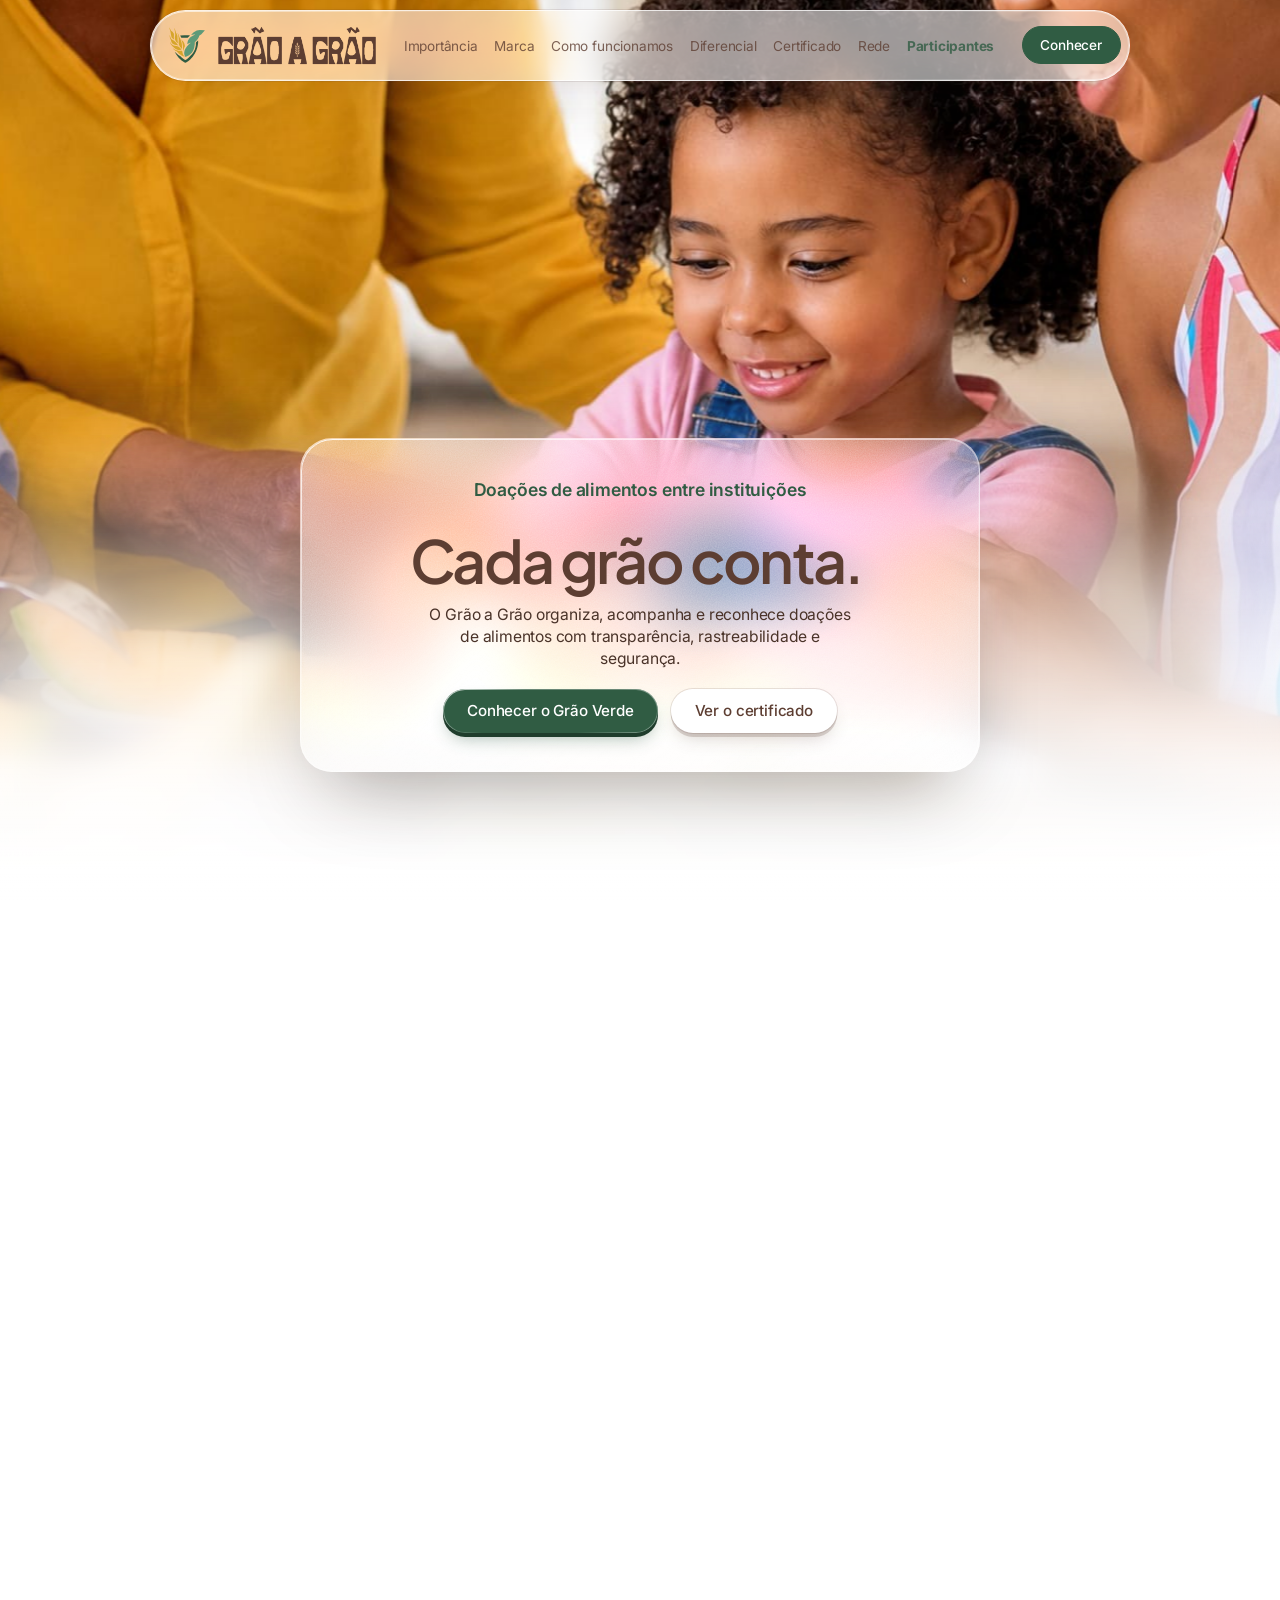
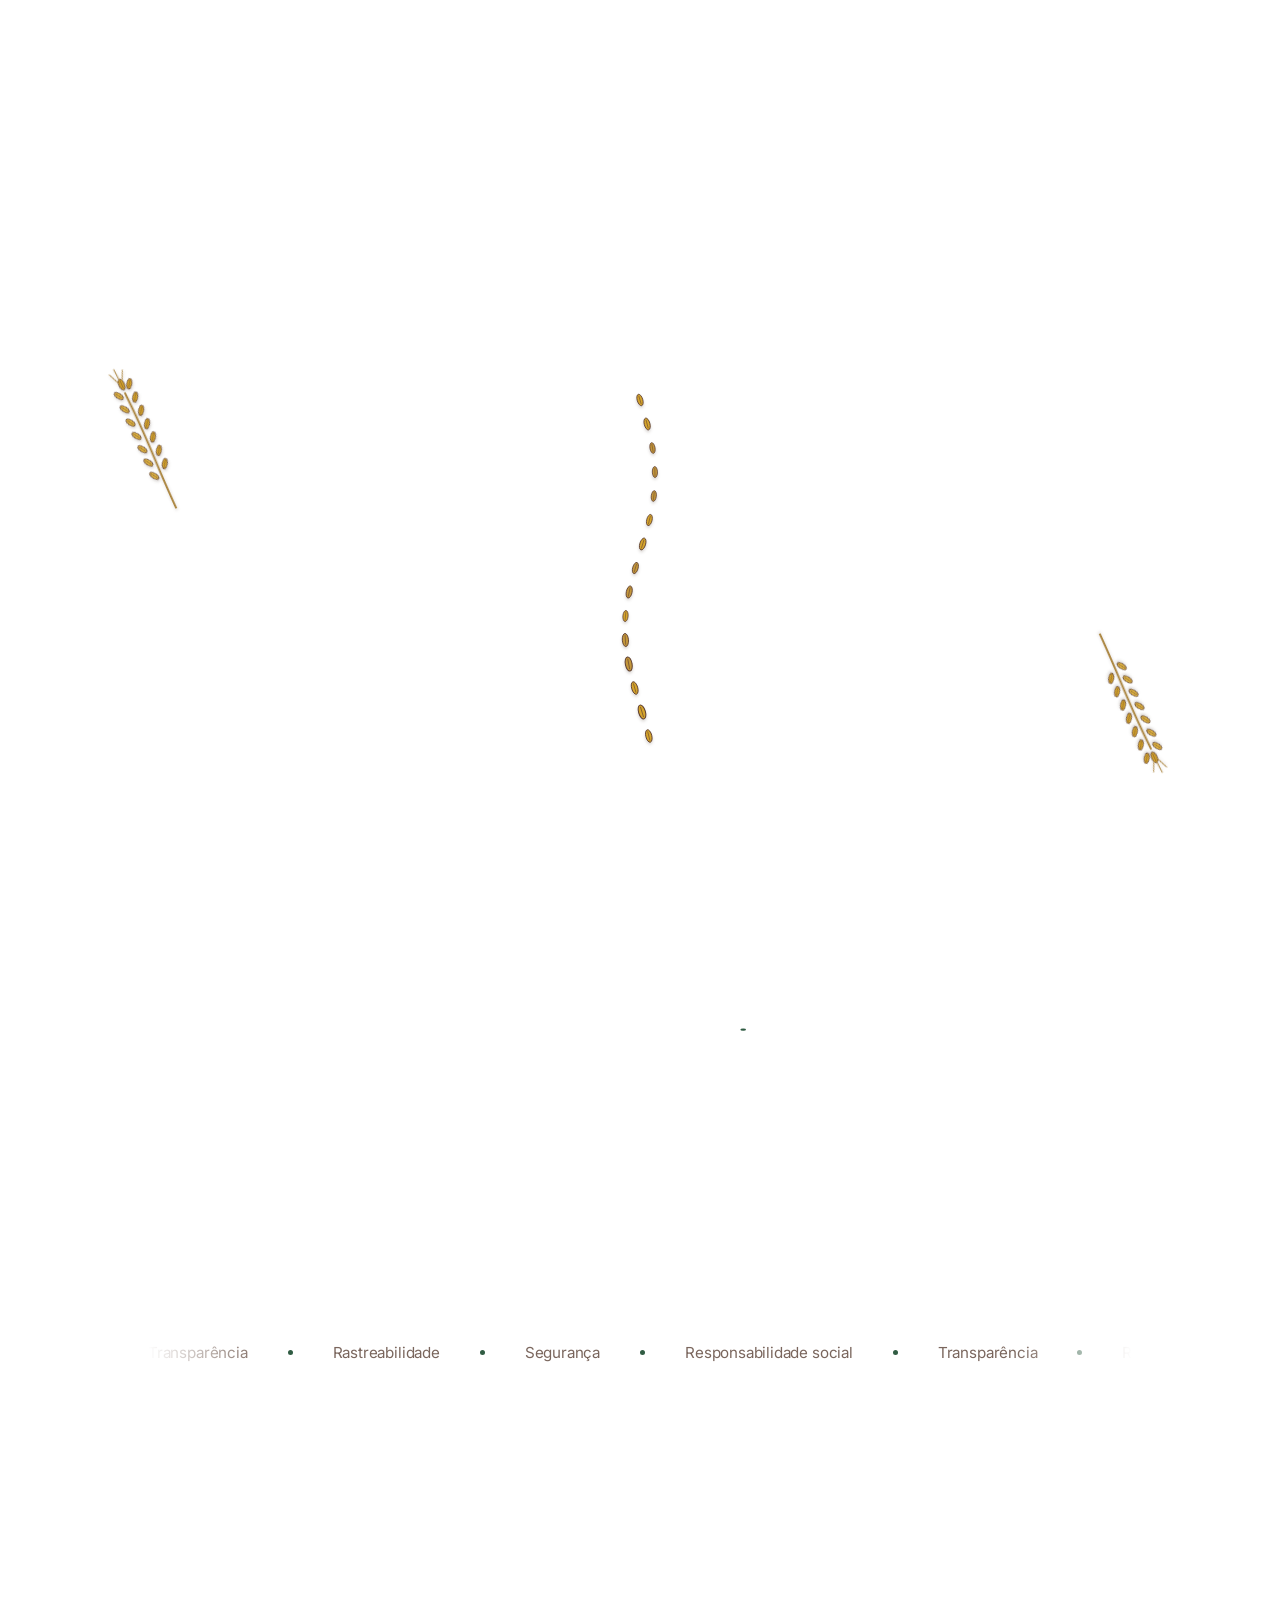
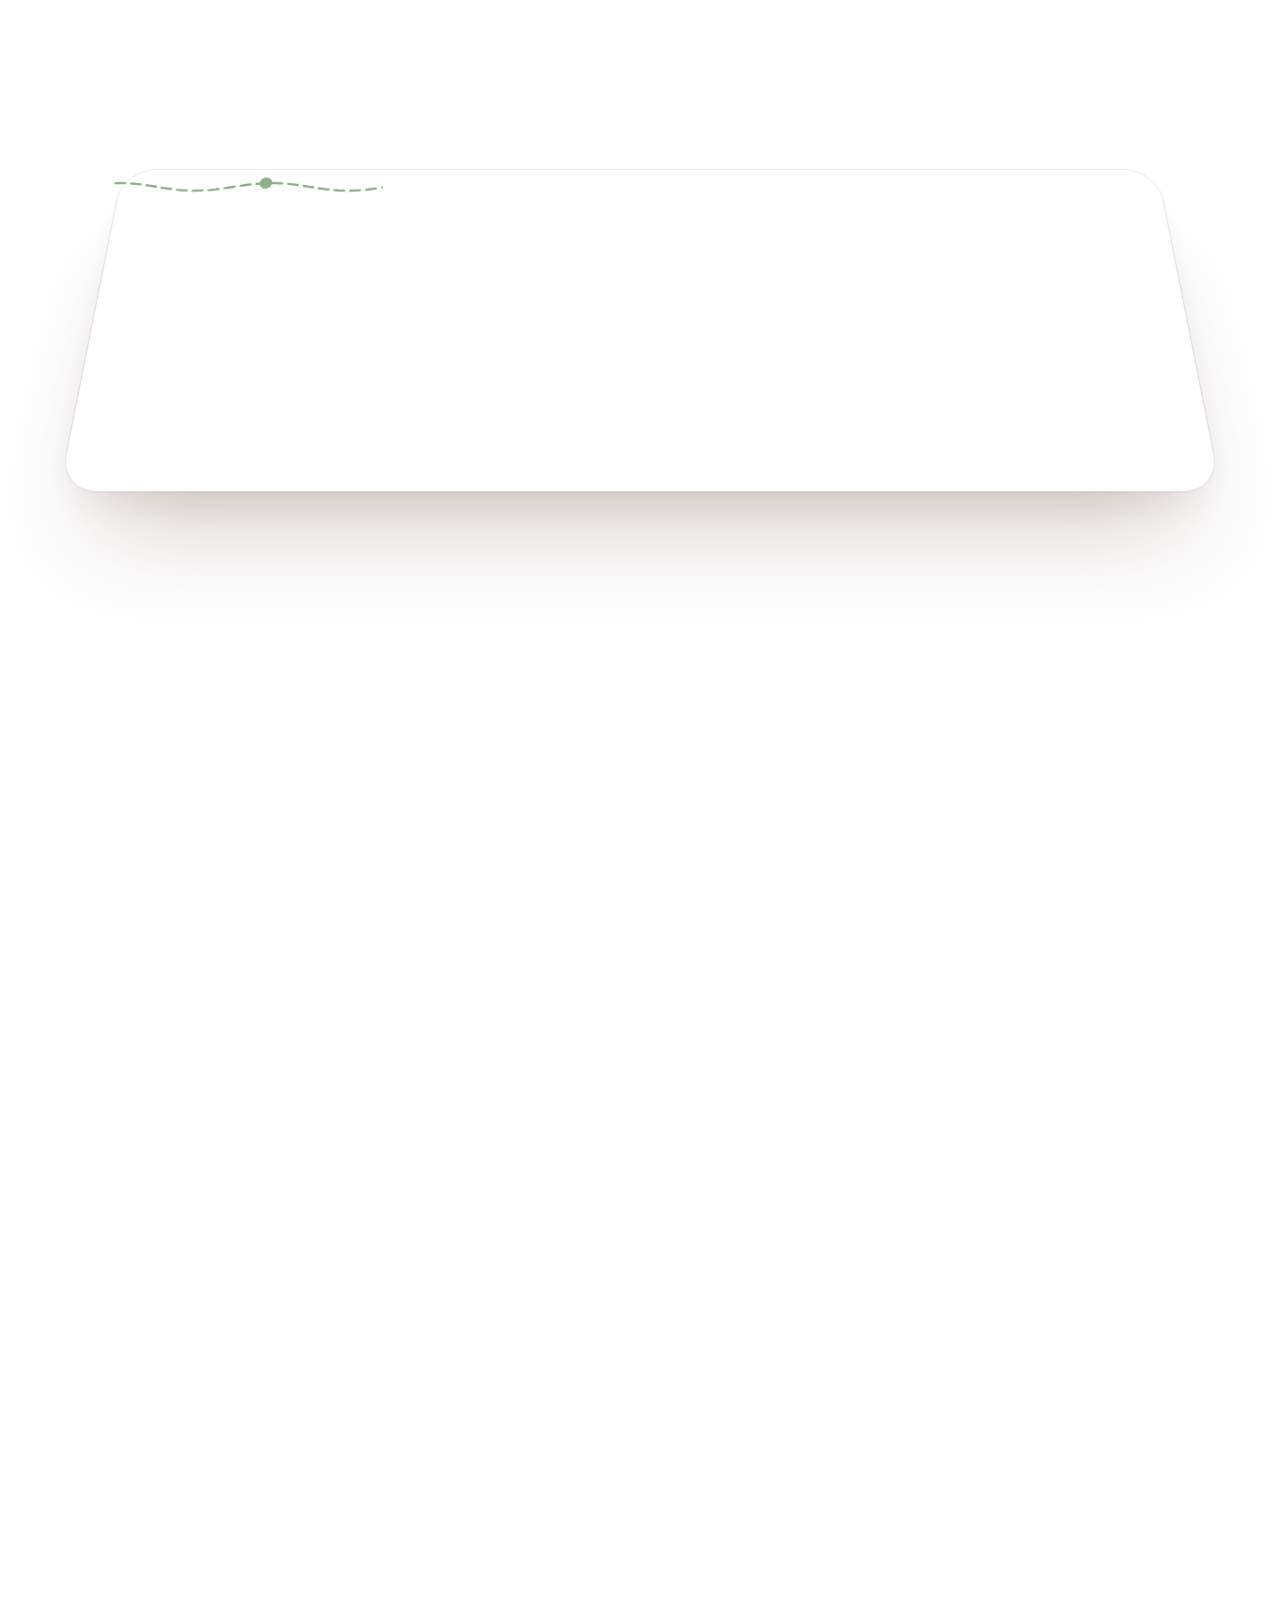
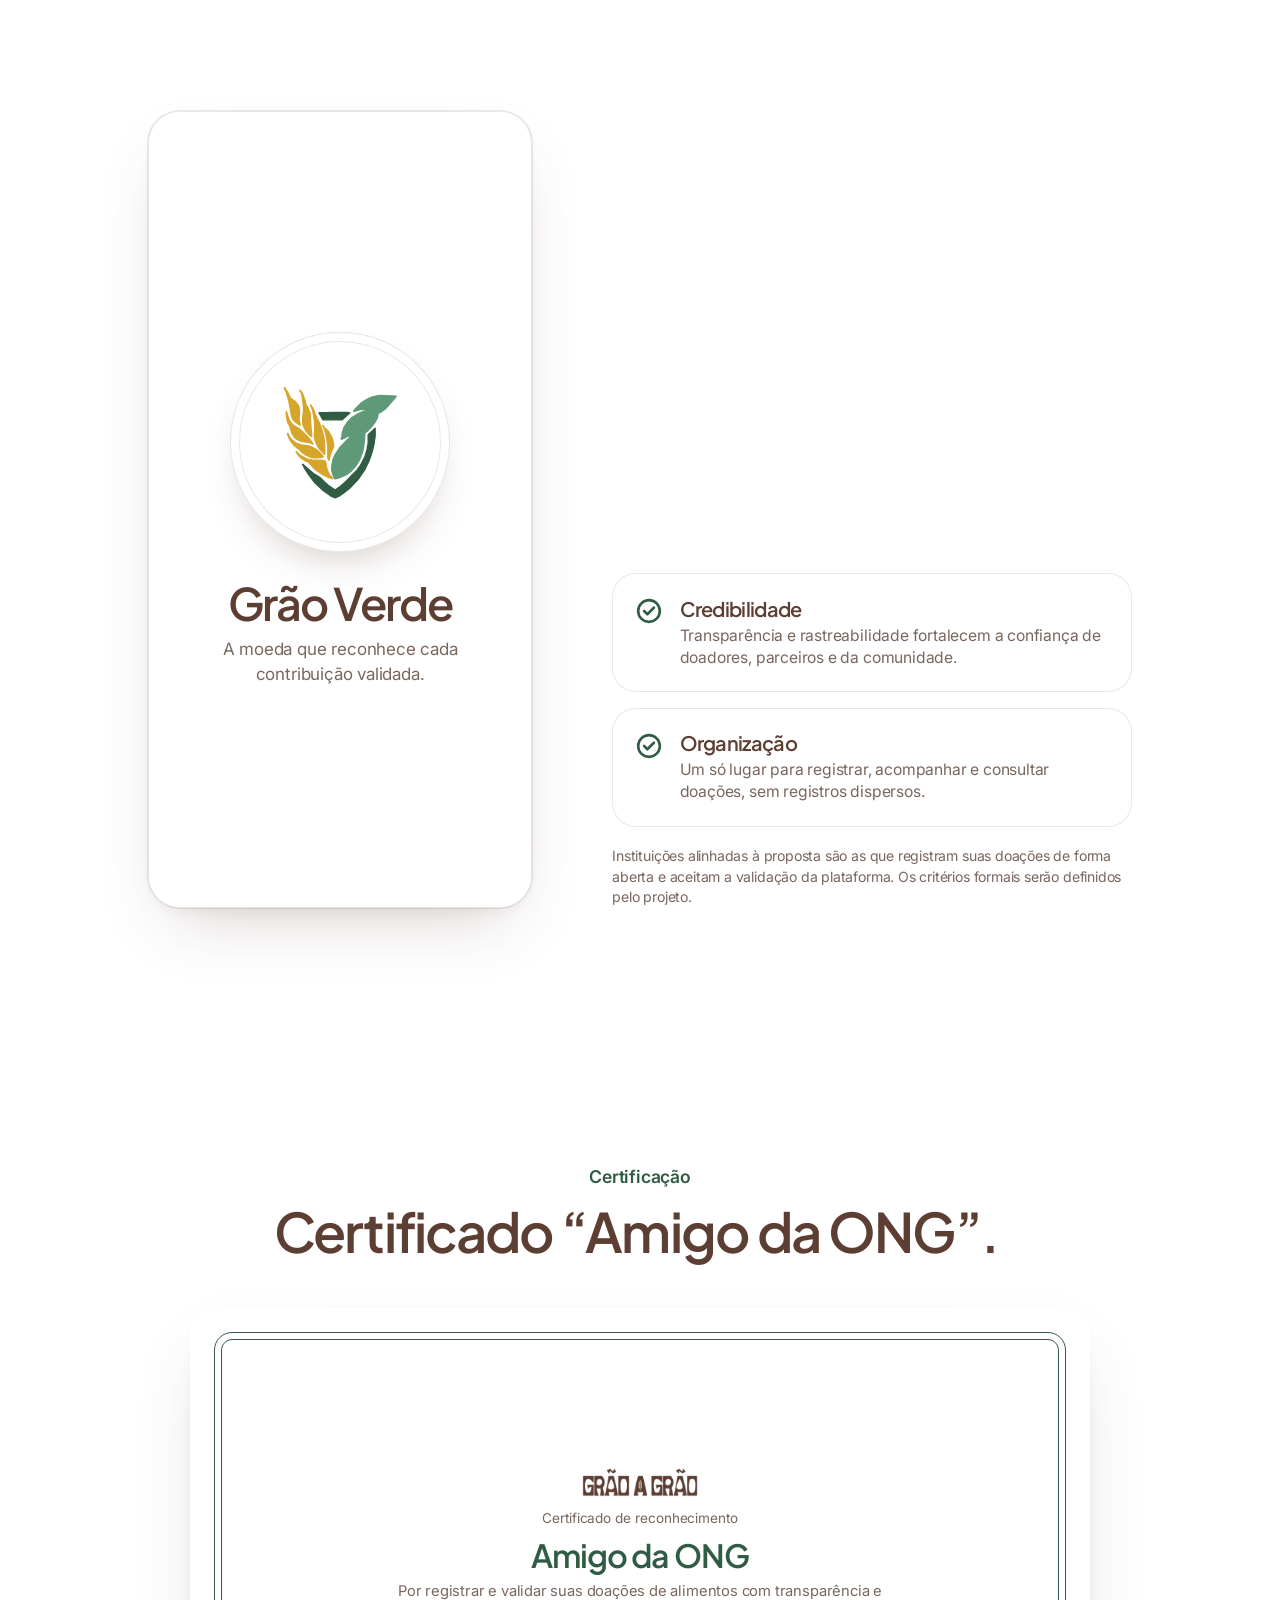
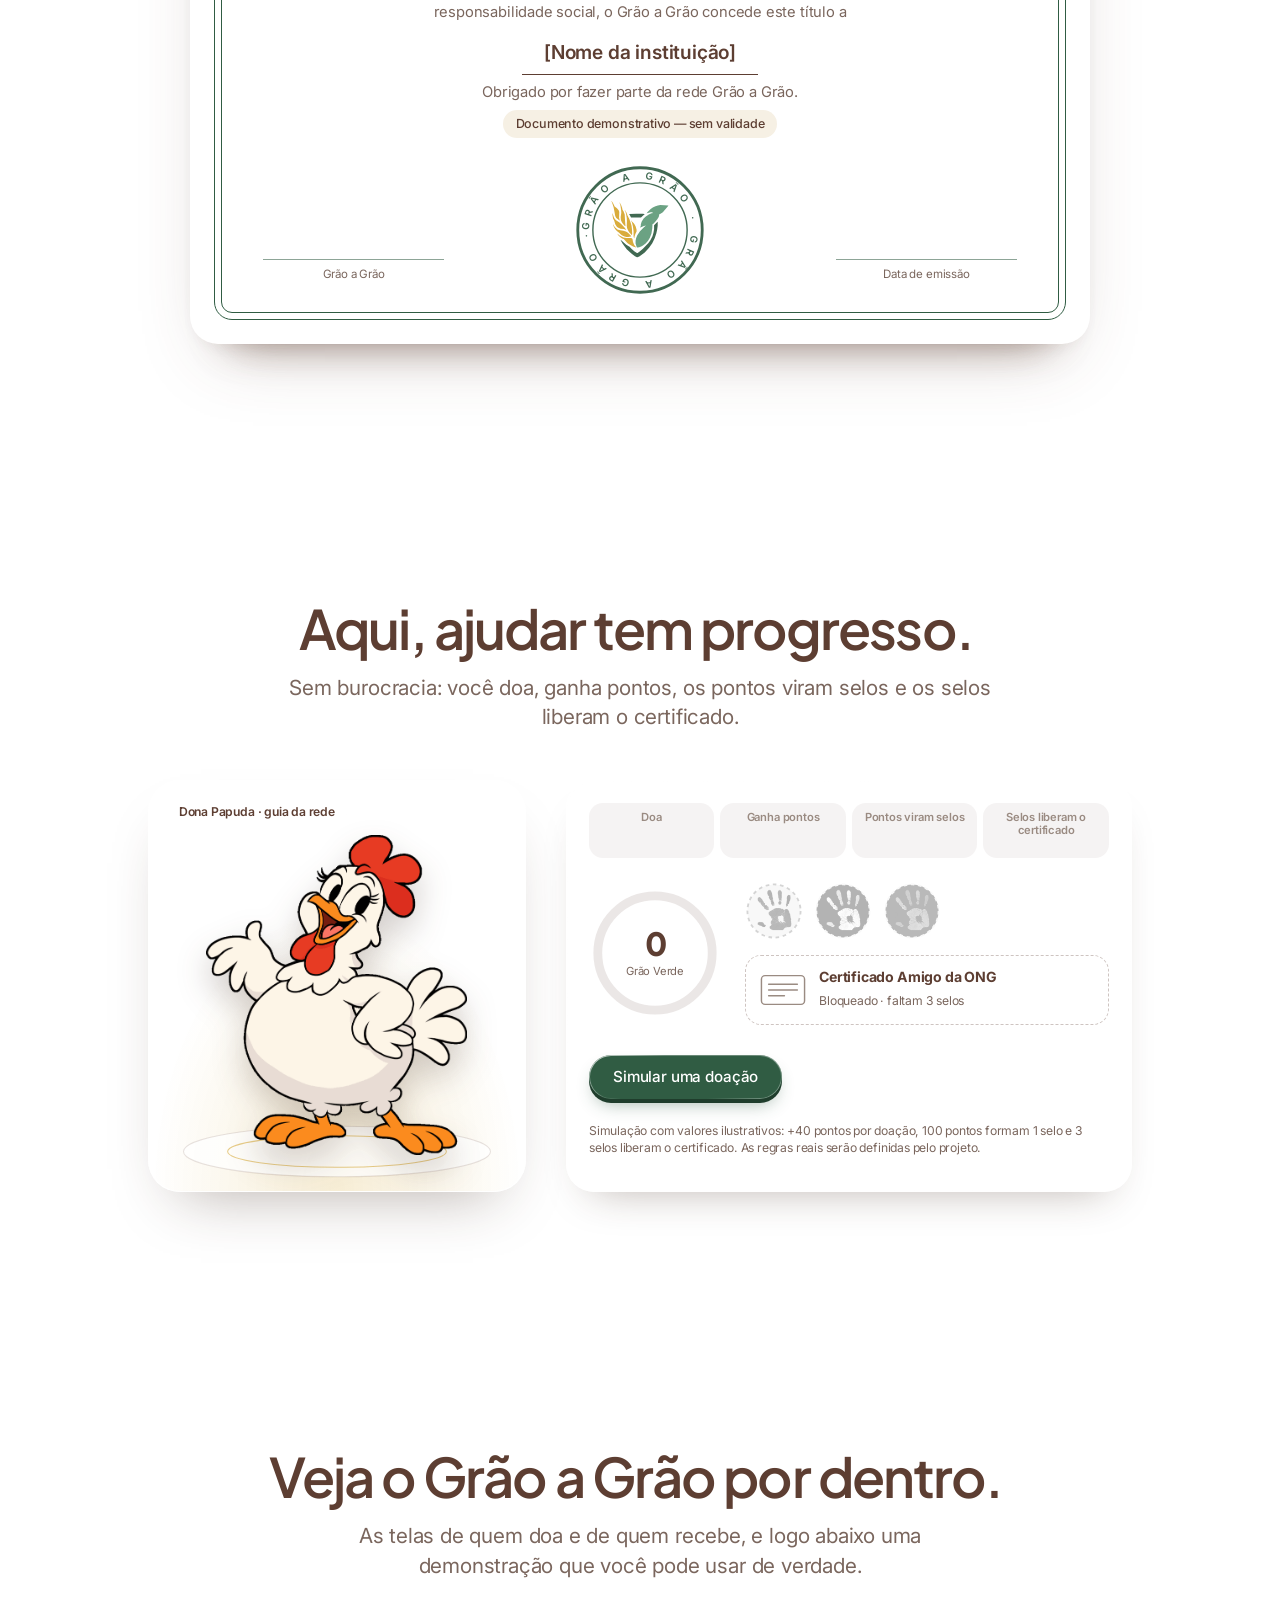
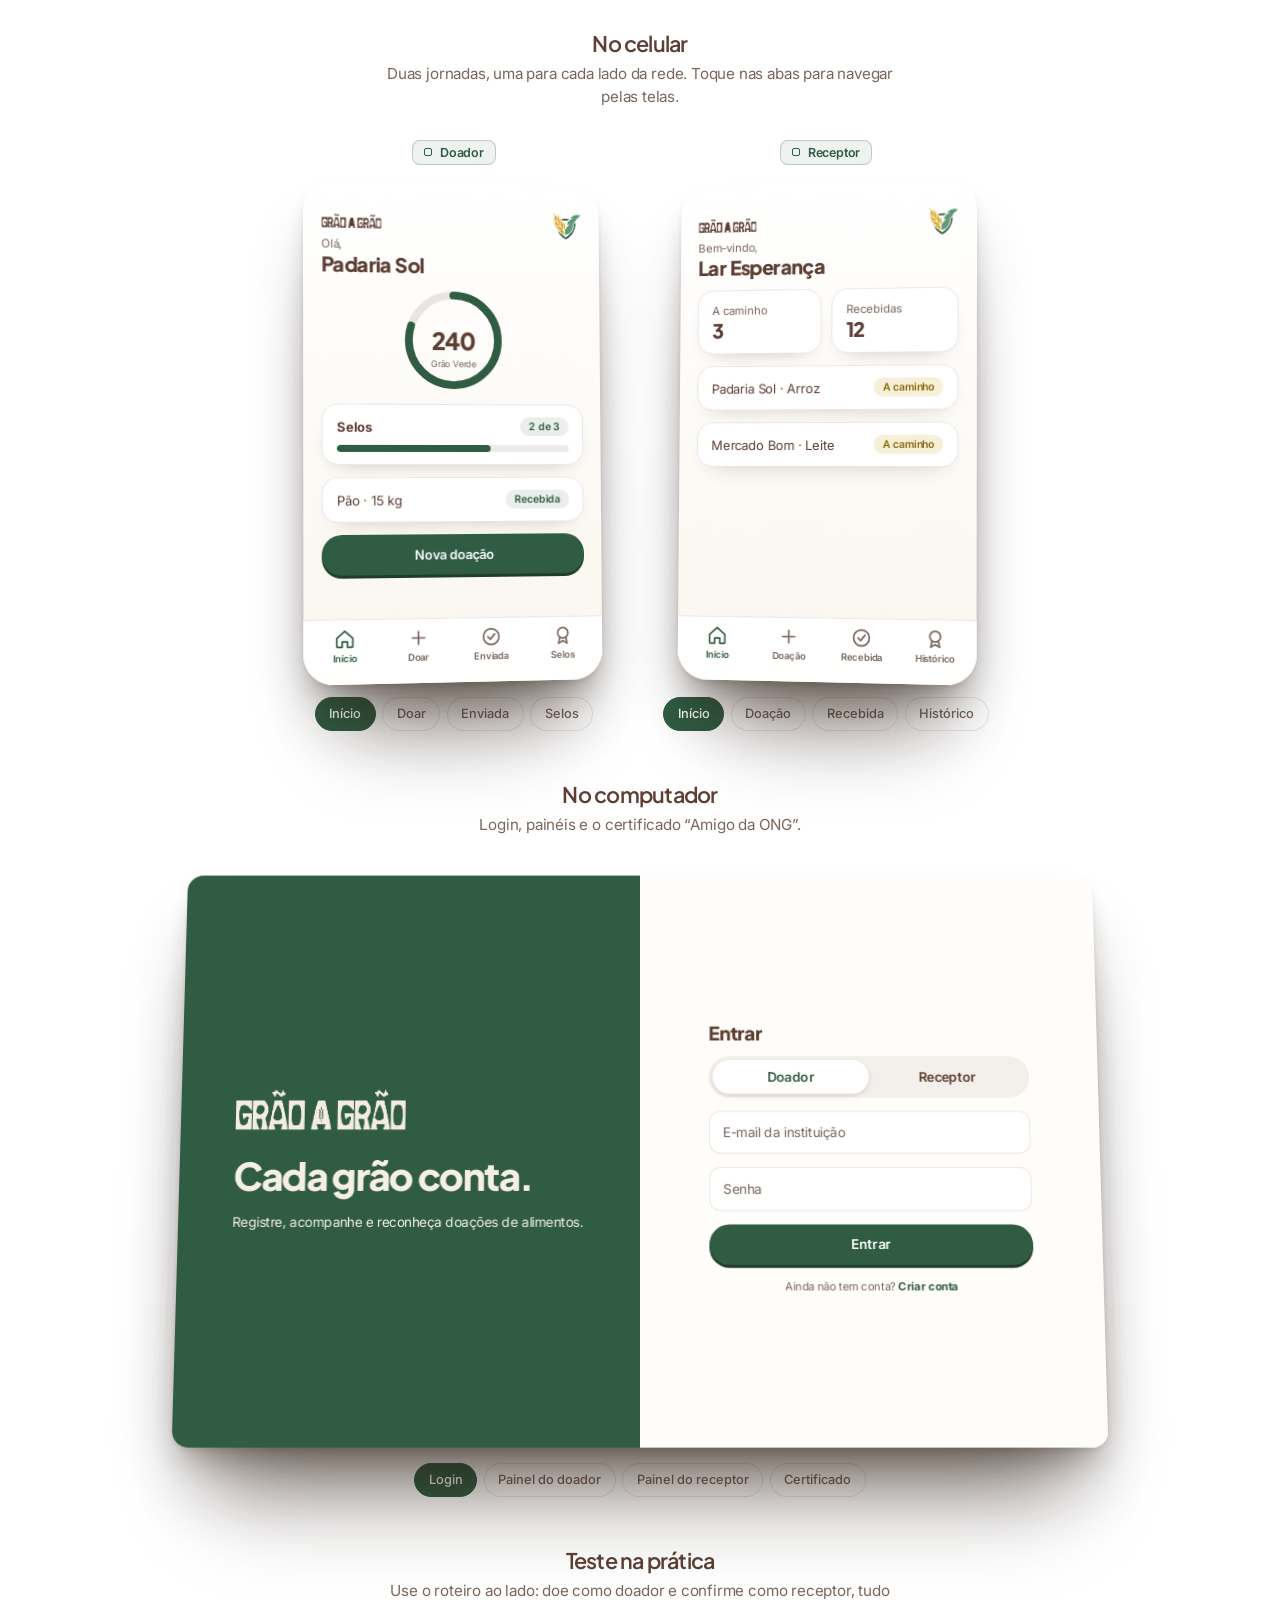
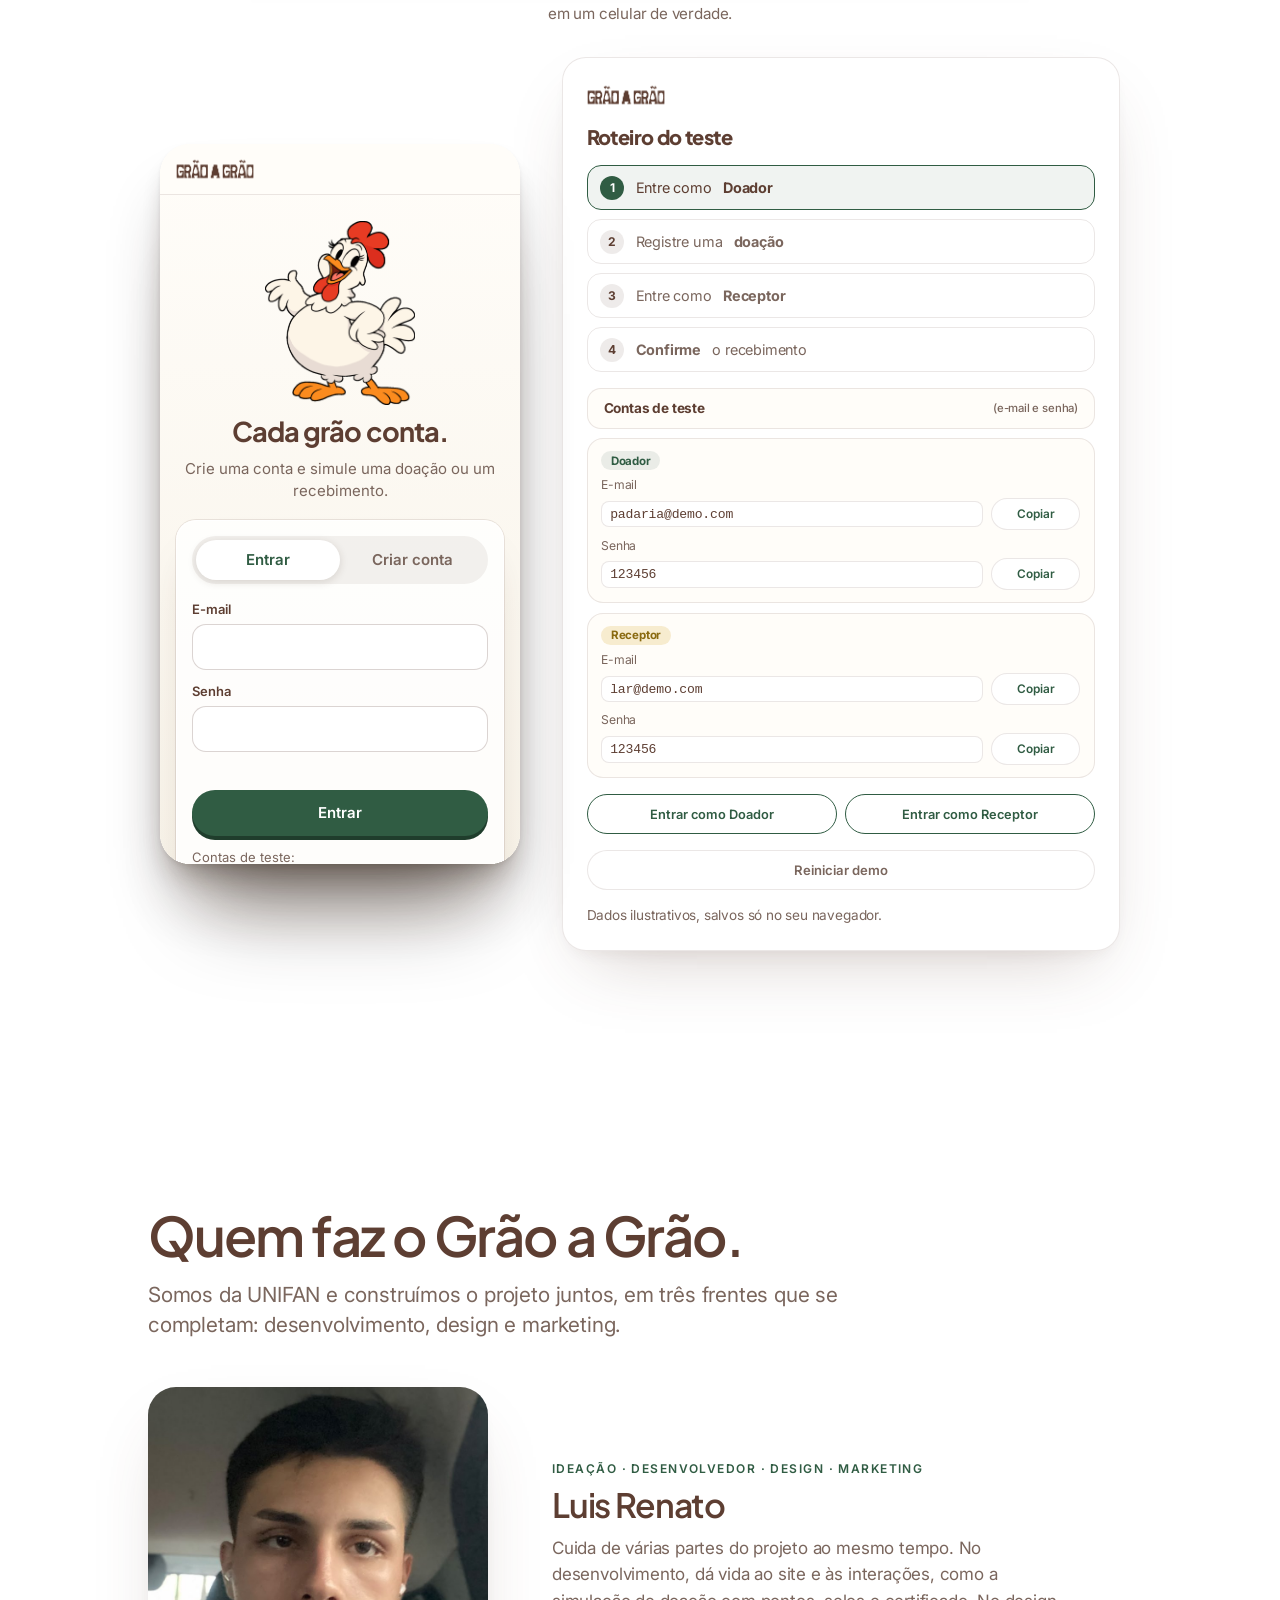
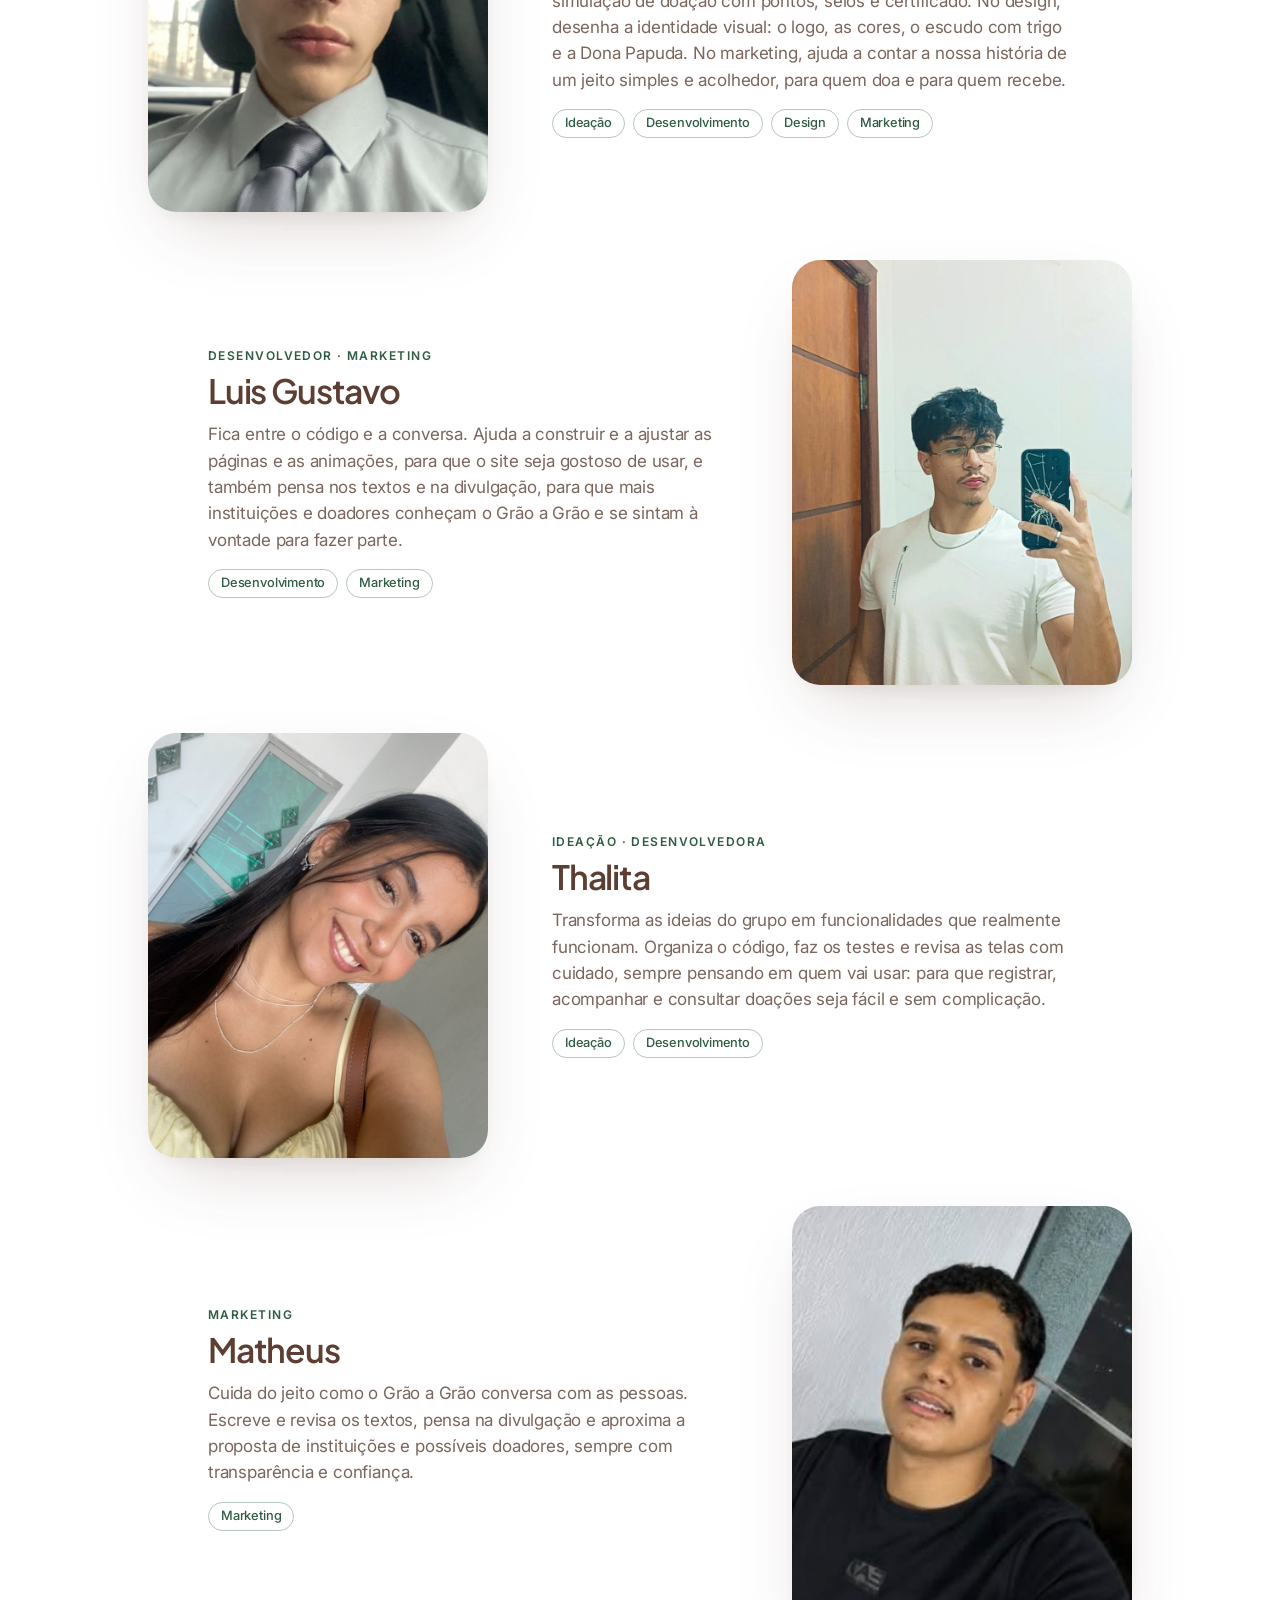
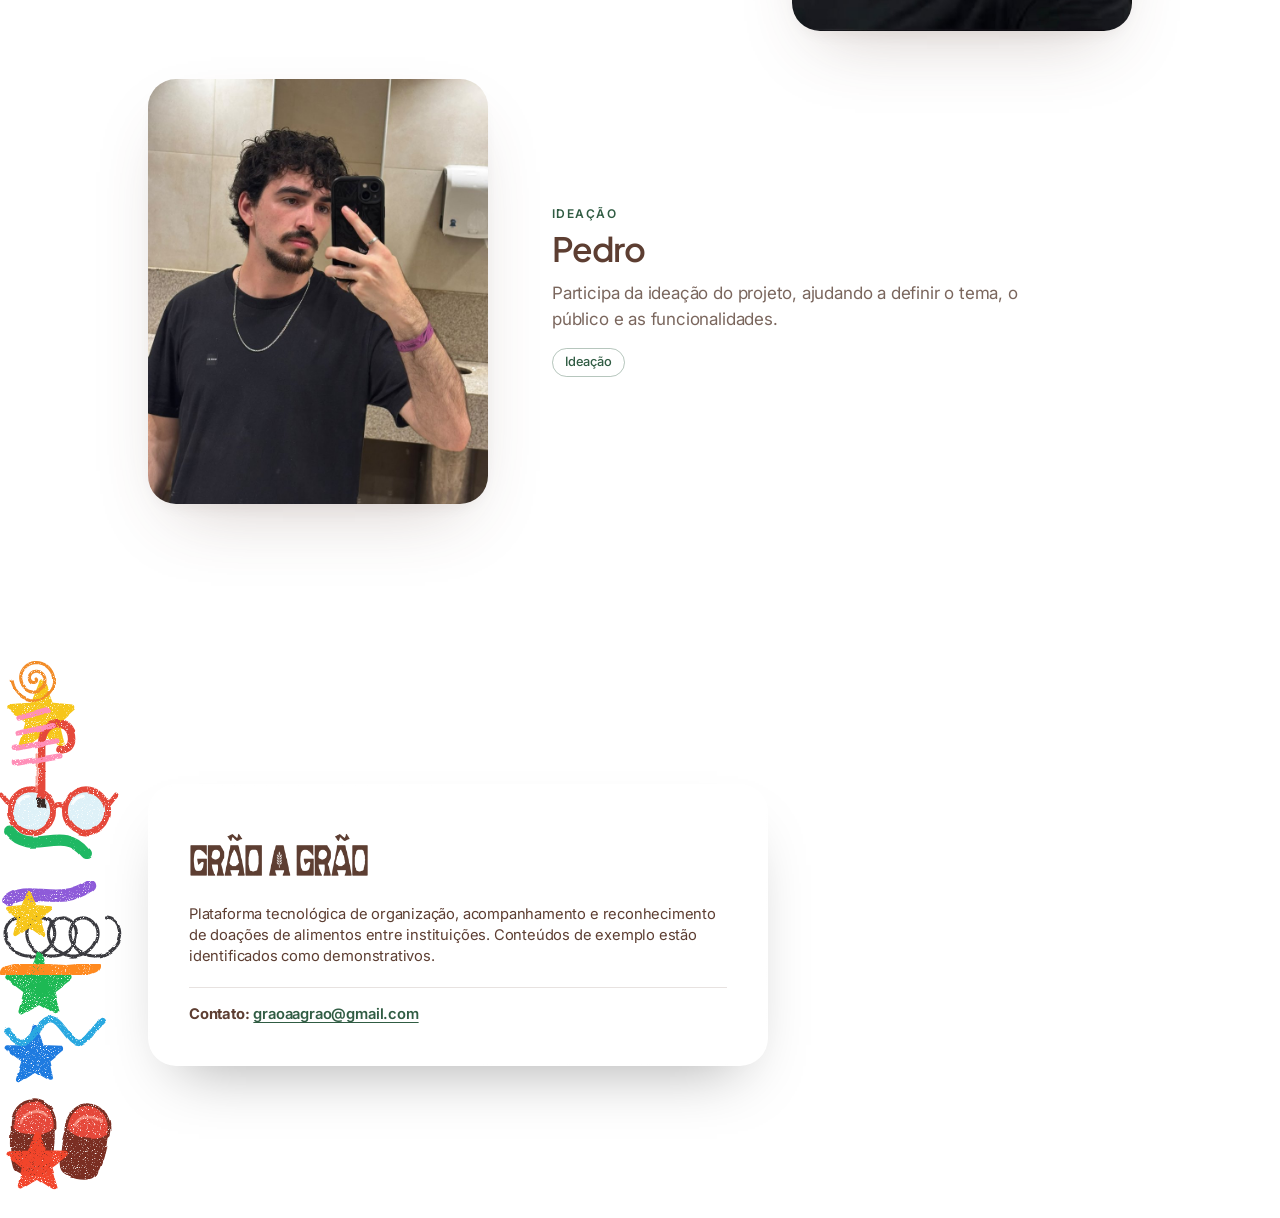
==== commit f19e7e5e: "feat: atualiza menu mobile e responsividade Co-authored-by: Copilot <223556219+Copilot@users.noreply" ====
--- a/index.html
+++ b/index.html
@@ -50,7 +50,8 @@
 <header>
  <nav class="lg" aria-label="Principal">
   <a class="brand" href="#topo" aria-label="Grão a Grão — início"><svg class="mk" aria-hidden="true"><use href="#emblem"/></svg><svg class="logo wm" aria-hidden="true"><use href="#logo"/></svg></a>
-  <ul><li><a class="ul" href="#importancia">Importância</a></li><li><a class="ul" href="#marca">Marca</a></li><li><a class="ul" href="#ciclo">Como funcionamos</a></li><li><a class="ul" href="#diferencial">Diferencial</a></li><li><a class="ul" href="#certificado">Certificado</a></li><li><a class="ul" href="#parceiros">Rede</a></li><li><a class="ul" href="#participantes">Participantes</a></li></ul>
+  <ul id="nvl"><li><a class="ul" href="#importancia">Importância</a></li><li><a class="ul" href="#marca">Marca</a></li><li><a class="ul" href="#ciclo">Como funcionamos</a></li><li><a class="ul" href="#diferencial">Diferencial</a></li><li><a class="ul" href="#certificado">Certificado</a></li><li><a class="ul" href="#parceiros">Rede</a></li><li><a class="ul" href="#participantes">Participantes</a></li></ul>
+  <button class="nv" type="button" aria-expanded="false" aria-controls="nvl" aria-label="Abrir menu"><span></span><span></span><span></span></button>
   <a class="btn p" href="#participantes">Conhecer</a>
  </nav>
 </header>
@@ -136,7 +137,7 @@
 <aside class="sx-gd" aria-label="Roteiro do teste"><img src="assets/ui/logo-grao-a-grao.png" alt="Grão a Grão"><h4>Roteiro do teste</h4>
 <ol id="sx-steps"><li data-e="login:doador">Entre como <b>Doador</b></li><li data-e="donate">Registre uma <b>doação</b></li><li data-e="login:receptor">Entre como <b>Receptor</b></li><li data-e="confirm"><b>Confirme</b> o recebimento</li></ol>
 <p class="sx-ok2" id="sx-ok" hidden>Teste completo! O doador ganhou Grão Verde.</p>
-<div class="sx-cred" role="group" aria-label="Contas de teste"><h5>Contas de teste</h5><div class="sx-cr "><span class="sx-role">Doador</span><div class="sx-f"><small>E-mail</small><code>padaria@demo.com</code><button type="button" data-copy="padaria@demo.com" aria-label="Copiar e-mail do doador">Copiar</button></div><div class="sx-f"><small>Senha</small><code>123456</code><button type="button" data-copy="123456" aria-label="Copiar senha do doador">Copiar</button></div></div><div class="sx-cr r"><span class="sx-role">Receptor</span><div class="sx-f"><small>E-mail</small><code>lar@demo.com</code><button type="button" data-copy="lar@demo.com" aria-label="Copiar e-mail do receptor">Copiar</button></div><div class="sx-f"><small>Senha</small><code>123456</code><button type="button" data-copy="123456" aria-label="Copiar senha do receptor">Copiar</button></div></div></div><div class="sx-qa"><button type="button" data-as="padaria@demo.com">Entrar como Doador</button><button type="button" data-as="lar@demo.com">Entrar como Receptor</button></div>
+<details class="sx-cred" id="sx-cred"><summary>Contas de teste <small>(e-mail e senha)</small></summary><div class="sx-cb"><div class="sx-cr "><span class="sx-role">Doador</span><div class="sx-f"><small>E-mail</small><code>padaria@demo.com</code><button type="button" data-copy="padaria@demo.com" aria-label="Copiar e-mail do doador">Copiar</button></div><div class="sx-f"><small>Senha</small><code>123456</code><button type="button" data-copy="123456" aria-label="Copiar senha do doador">Copiar</button></div></div><div class="sx-cr r"><span class="sx-role">Receptor</span><div class="sx-f"><small>E-mail</small><code>lar@demo.com</code><button type="button" data-copy="lar@demo.com" aria-label="Copiar e-mail do receptor">Copiar</button></div><div class="sx-f"><small>Senha</small><code>123456</code><button type="button" data-copy="123456" aria-label="Copiar senha do receptor">Copiar</button></div></div></div></details><div class="sx-qa"><button type="button" data-as="padaria@demo.com">Entrar como Doador</button><button type="button" data-as="lar@demo.com">Entrar como Receptor</button></div>
 <button type="button" class="sx-rs" id="sx-reset">Reiniciar demo</button>
 <p class="sx-hint">Dados ilustrativos, salvos só no seu navegador.</p></aside></div></div>
 </div></section>
--- a/css/showcase.css
+++ b/css/showcase.css
@@ -19,7 +19,7 @@
 .sx-tabs button{font:500 .8rem Inter,sans-serif;color:var(--mute);background:#fff;border:1px solid var(--line);border-radius:999px;padding:.4rem .85rem;min-height:34px;cursor:pointer;transition:all .3s}
 .sx-tabs button.on{background:var(--green);border-color:var(--green);color:#fff}
 /* conteúdo dos frames */
-.sx-ph .sx-in{width:300px;height:580px;font:400 13px/1.4 Inter,sans-serif;color:var(--brown)}
+.sx-ph .sx-in{width:300px;height:500px;font:400 13px/1.4 Inter,sans-serif;color:var(--brown)}
 .sx-ph .sx-s{padding:46px 18px 80px;display:flex;flex-direction:column;gap:12px;background:linear-gradient(#fff,#faf6ee)}
 .sx-h{font:800 20px/1.15 "Plus Jakarta Sans",Inter,sans-serif;letter-spacing:-.03em}
 .sx-sm{font-size:11.5px;color:var(--mute)}
@@ -137,3 +137,13 @@
 .sx-f button{font:600 .74rem Inter,sans-serif;min-height:32px;padding:0 .8rem;border-radius:999px;border:1px solid var(--line);background:#fff;color:var(--green);cursor:pointer;transition:all .25s}.sx-f button:hover{border-color:var(--green)}.sx-f button.ok{background:var(--green);border-color:var(--green);color:#fff}
 .sx-qa button{font-size:.8rem}
 .sx-f{grid-template-columns:minmax(0,1fr) 5.6rem;gap:.25rem .5rem}.sx-f small{grid-column:1/-1}.sx-f button{min-width:5.6rem;padding:0 .4rem}
+
+.sx-pbz{transform:none!important;backface-visibility:visible!important}.sx-demo{perspective:none}
+@media(max-width:899px),(hover:none){.sx-ph,.sx-lid{transform:none!important}#sx-donor,#sx-recv,.sx-mac{perspective:none}}
+@media(max-width:860px){.sx-pbz{height:640px}}
+
+details.sx-cred summary{cursor:pointer;list-style:none;display:flex;align-items:center;justify-content:space-between;gap:.5rem;padding:.7rem 1rem;border:1px solid var(--line);border-radius:14px;background:#fffdf9;font:700 .85rem Inter,sans-serif;color:var(--brown)}
+details.sx-cred summary::-webkit-details-marker{display:none}details.sx-cred summary small{color:var(--mute);font-weight:500}
+details.sx-cred summary::after{content:"+";font-size:1.2rem;line-height:1;color:var(--green)}details.sx-cred[open] summary::after{content:"–"}
+.sx-cb{display:grid;gap:.6rem;margin-top:.6rem}
+@media(min-width:900px){details.sx-cred summary{pointer-events:none}details.sx-cred summary::after{display:none}}
--- a/css/responsive.css
+++ b/css/responsive.css
@@ -79,3 +79,28 @@
  .team .mf,.team .mb:nth-child(even) .mf{order:0;justify-self:start;max-width:340px}
  .team .mb:nth-child(even) .mt{justify-self:start}
 }
+
+/* menu: uma linha só no celular */
+.nv{display:none}
+@media(max-width:899px){
+ header{inset:.6rem .6rem auto}
+ nav{position:relative;flex-wrap:nowrap!important;gap:.6rem;padding:.45rem .5rem .45rem 1rem}
+ nav .brand{flex:none}nav .logo{width:112px}
+ .nv{display:inline-flex;flex-direction:column;justify-content:center;align-items:center;gap:4px;flex:none;width:40px;height:40px;margin-left:auto;border:1px solid var(--line);border-radius:50%;background:#fff;cursor:pointer}
+ .nv span{display:block;width:16px;height:2px;border-radius:2px;background:var(--brown);transition:transform .3s,opacity .3s}
+ nav.open .nv span:nth-child(1){transform:translateY(6px) rotate(45deg)}nav.open .nv span:nth-child(2){opacity:0}nav.open .nv span:nth-child(3){transform:translateY(-6px) rotate(-45deg)}
+ nav .btn{flex:none;margin-left:0}
+ nav ul{display:none!important}
+ nav.open ul{display:flex!important;flex-direction:column;gap:0;position:absolute;top:calc(100% + .5rem);left:0;right:0;width:auto;padding:.5rem;background:#fff;border:1px solid var(--line);border-radius:22px;box-shadow:0 24px 50px -20px rgba(40,25,15,.35);overflow:visible}
+ nav.open ul li{width:100%}
+ nav.open ul a{display:block;padding:.85rem 1rem;font-size:1rem;border-radius:14px}
+ nav.open ul a.act{background:rgba(48,92,67,.08)}
+}
+
+/* mobile limpo */
+@media(max-width:899px){
+ .hand{display:none!important}
+ .team .mf,.team .mb:nth-child(even) .mf{max-width:240px}
+ .team .mb,.team .mb:nth-child(even){gap:.9rem}
+ .sx-pbz{height:600px}
+}
